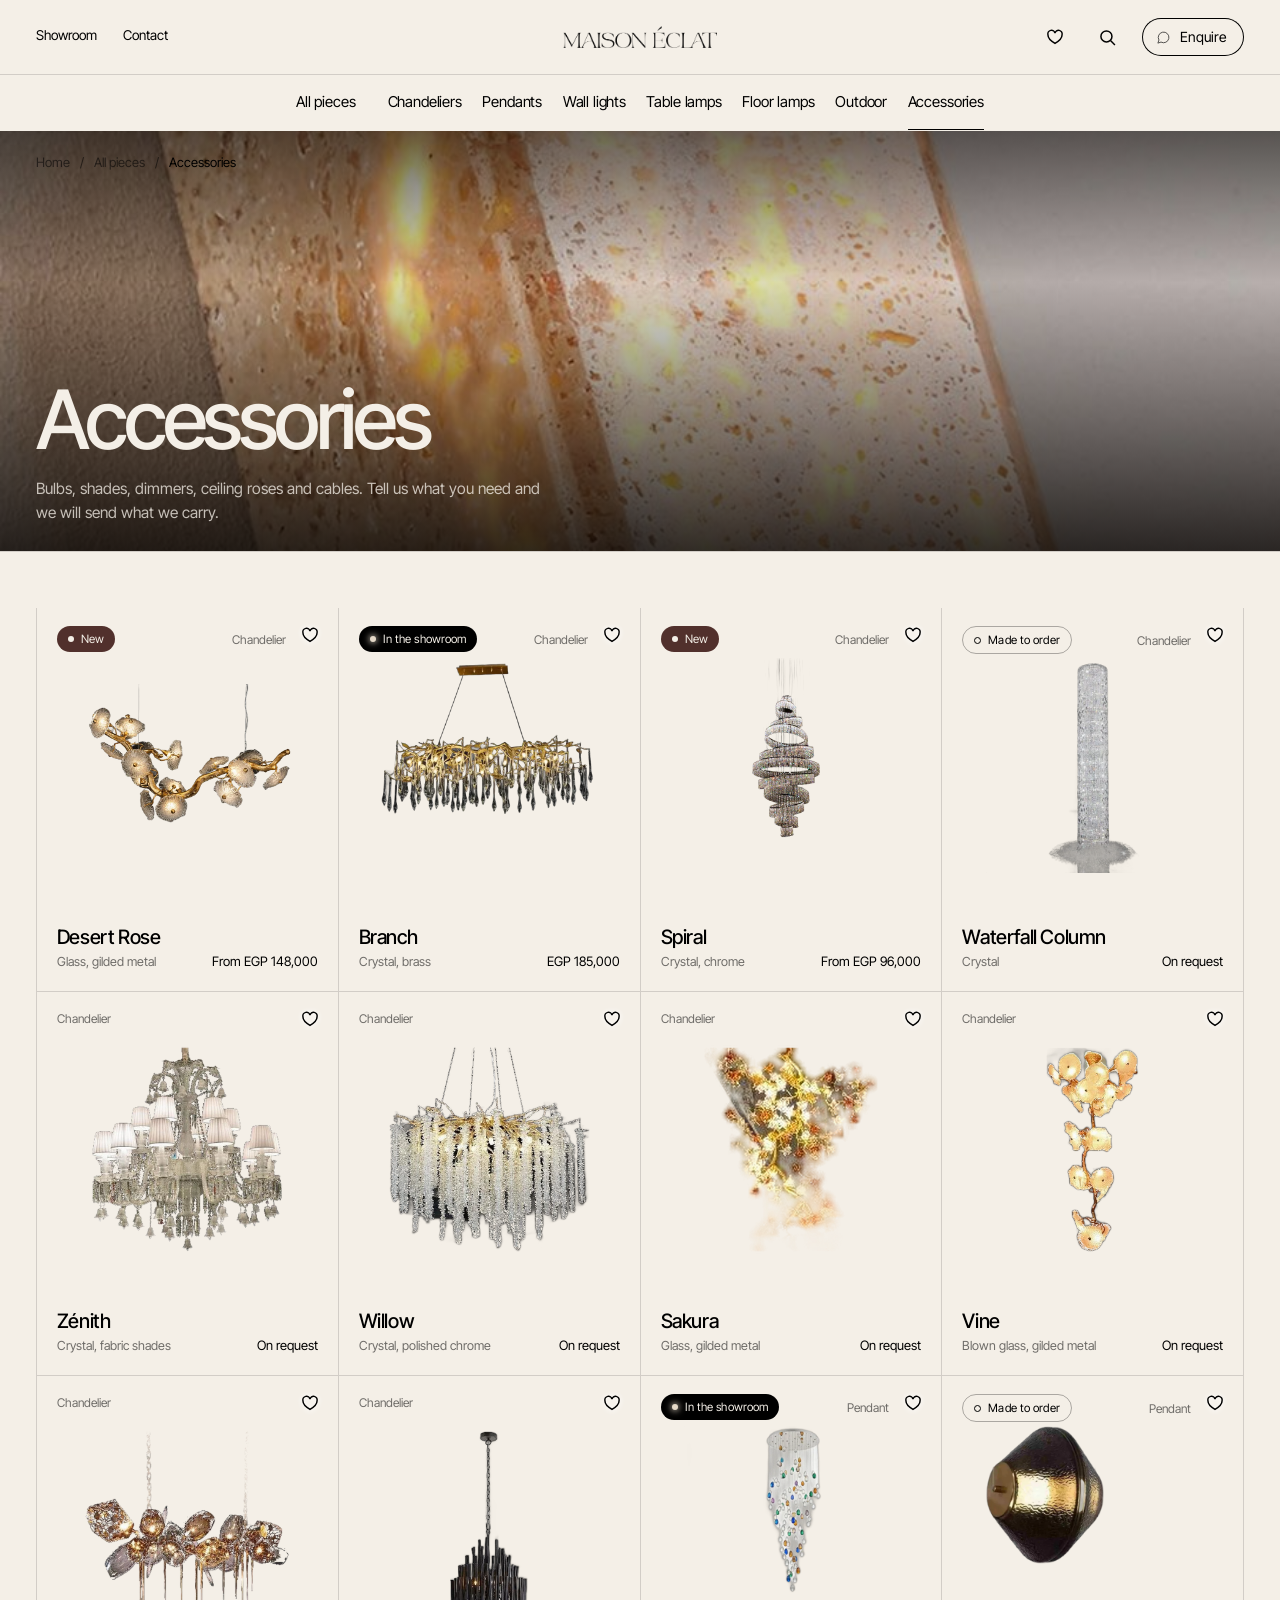
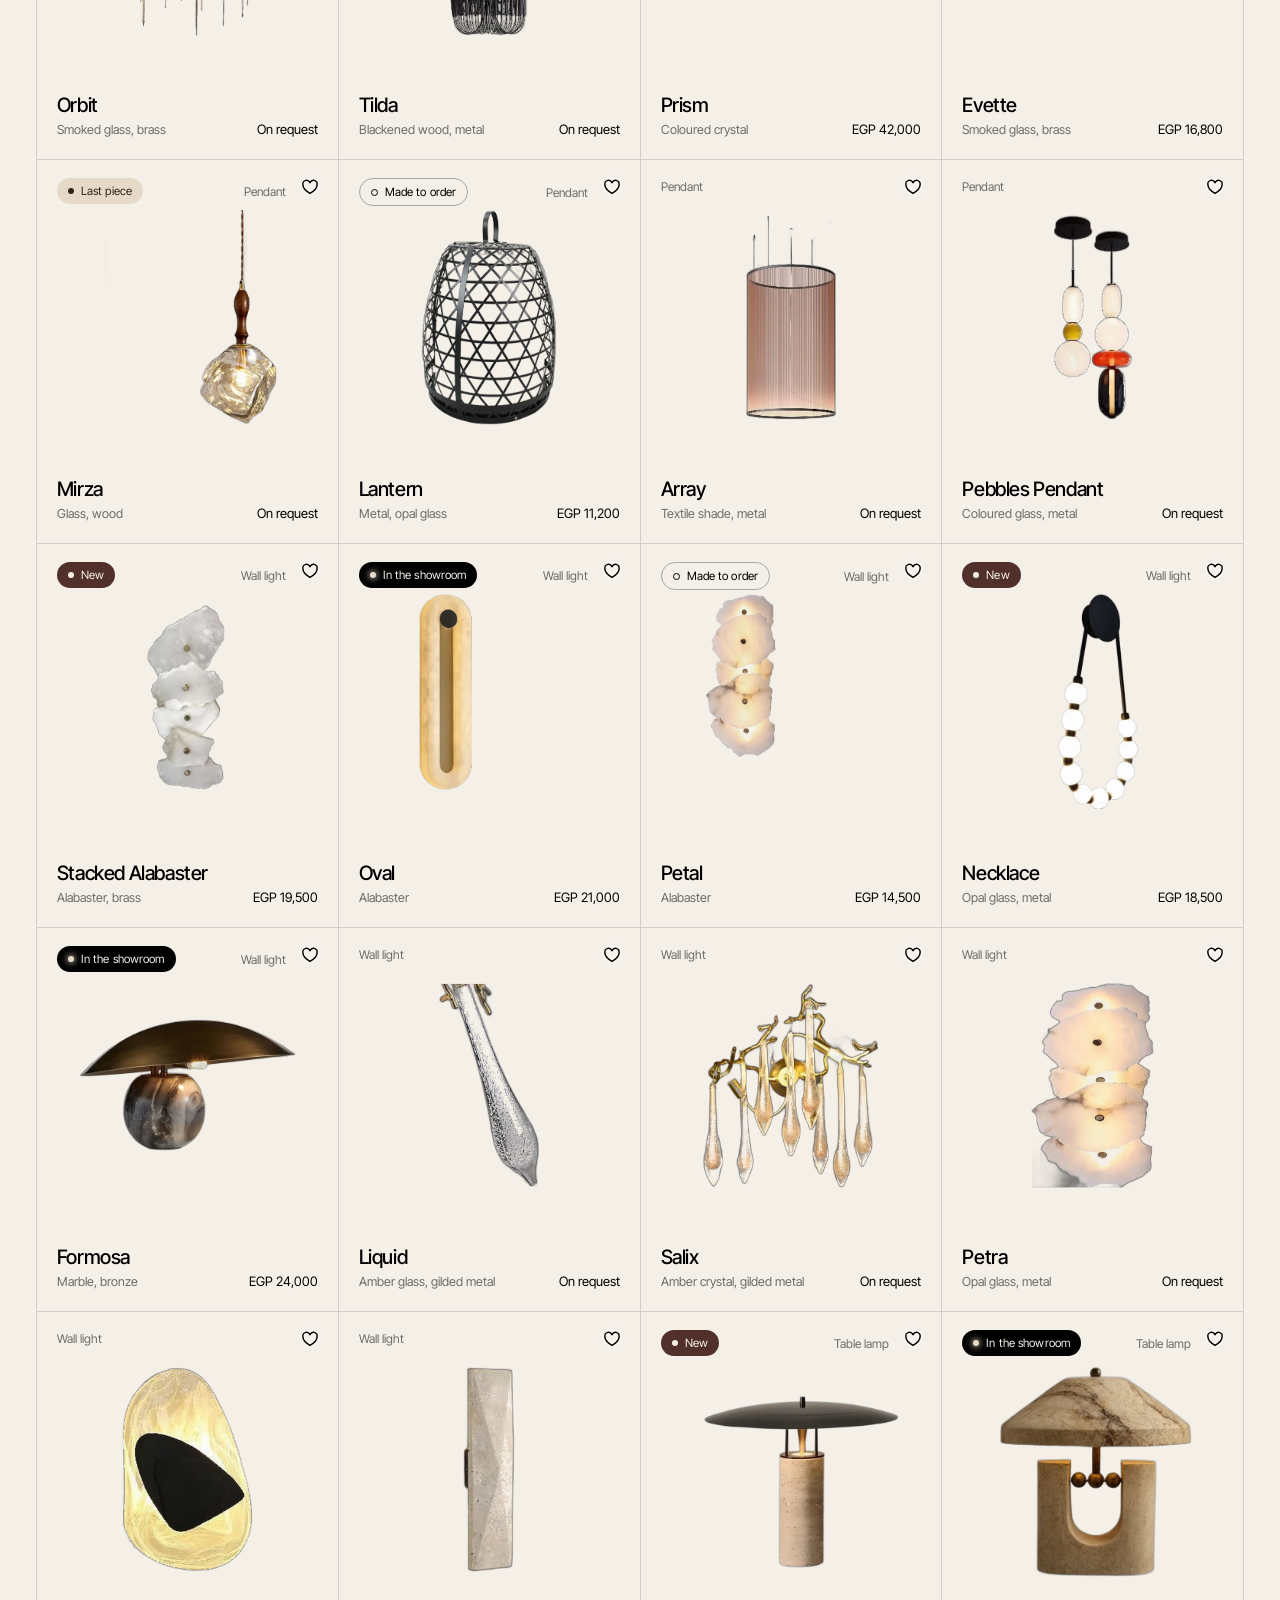
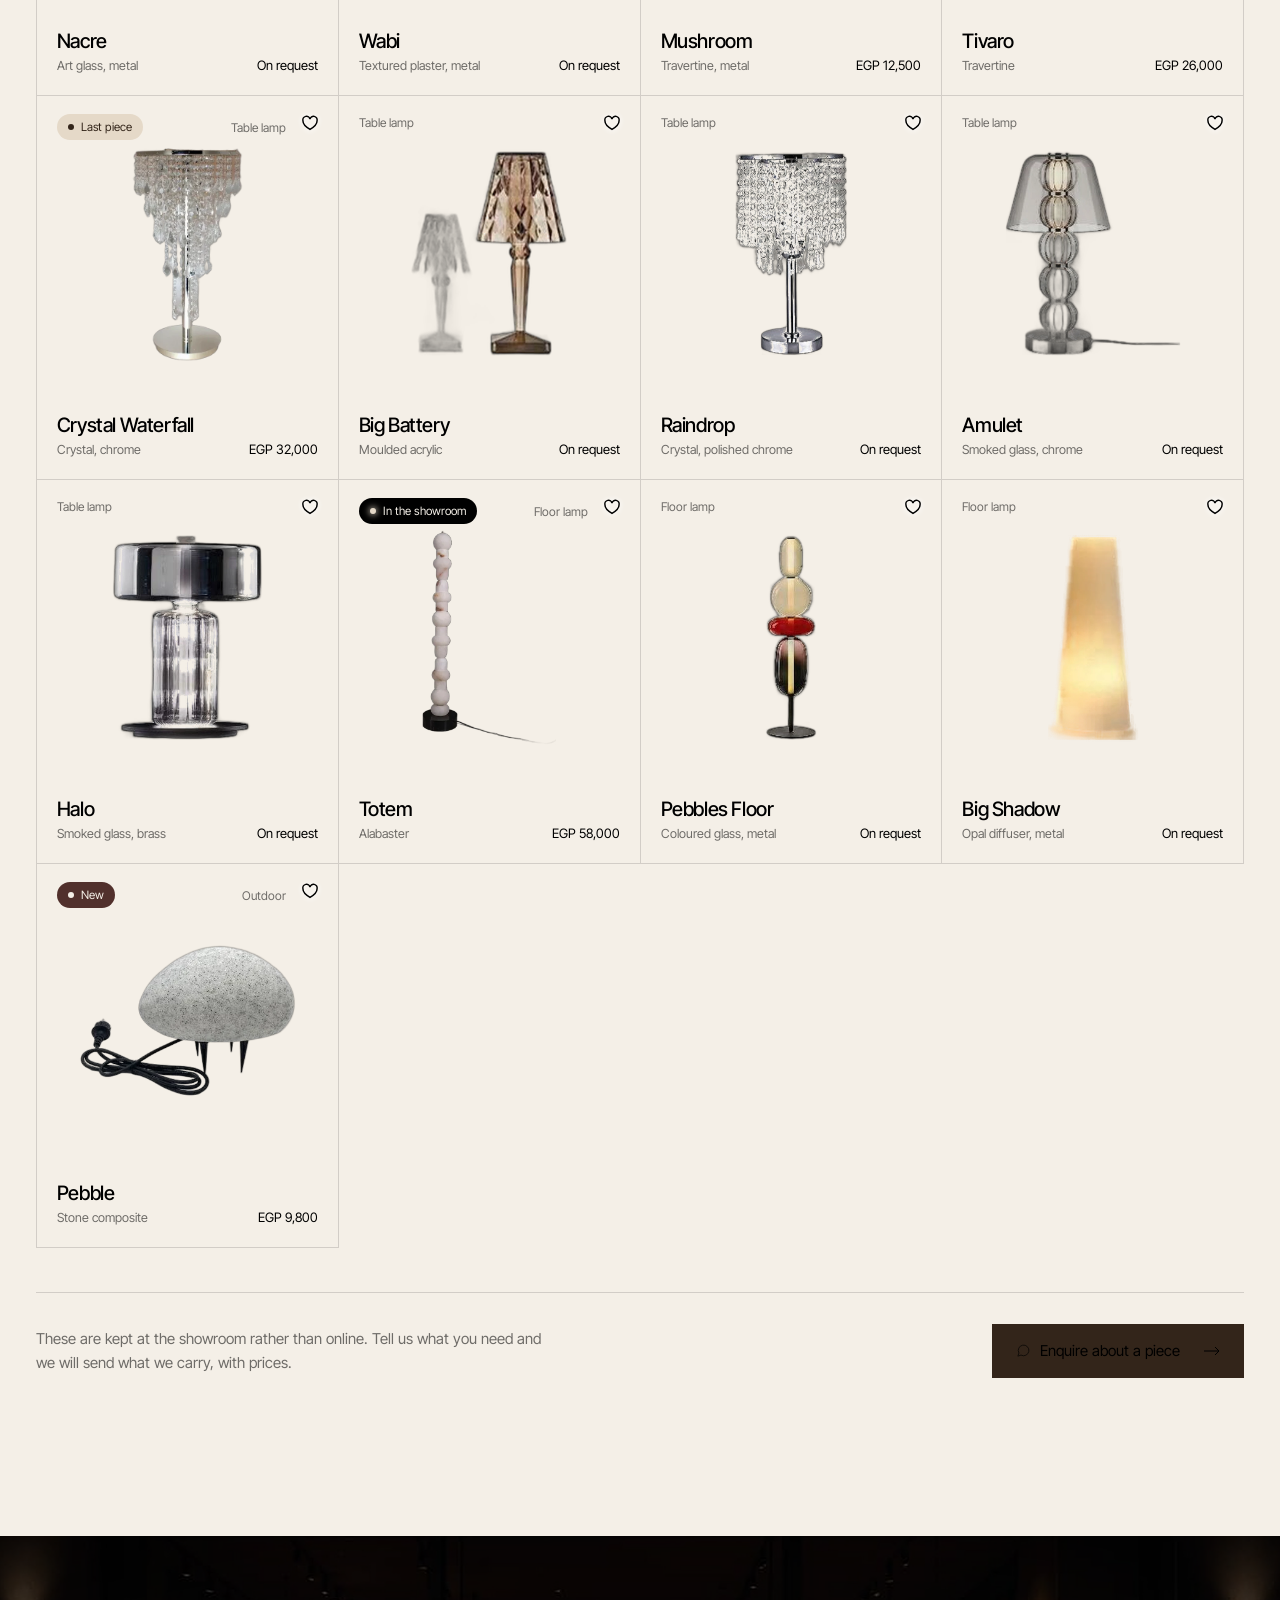
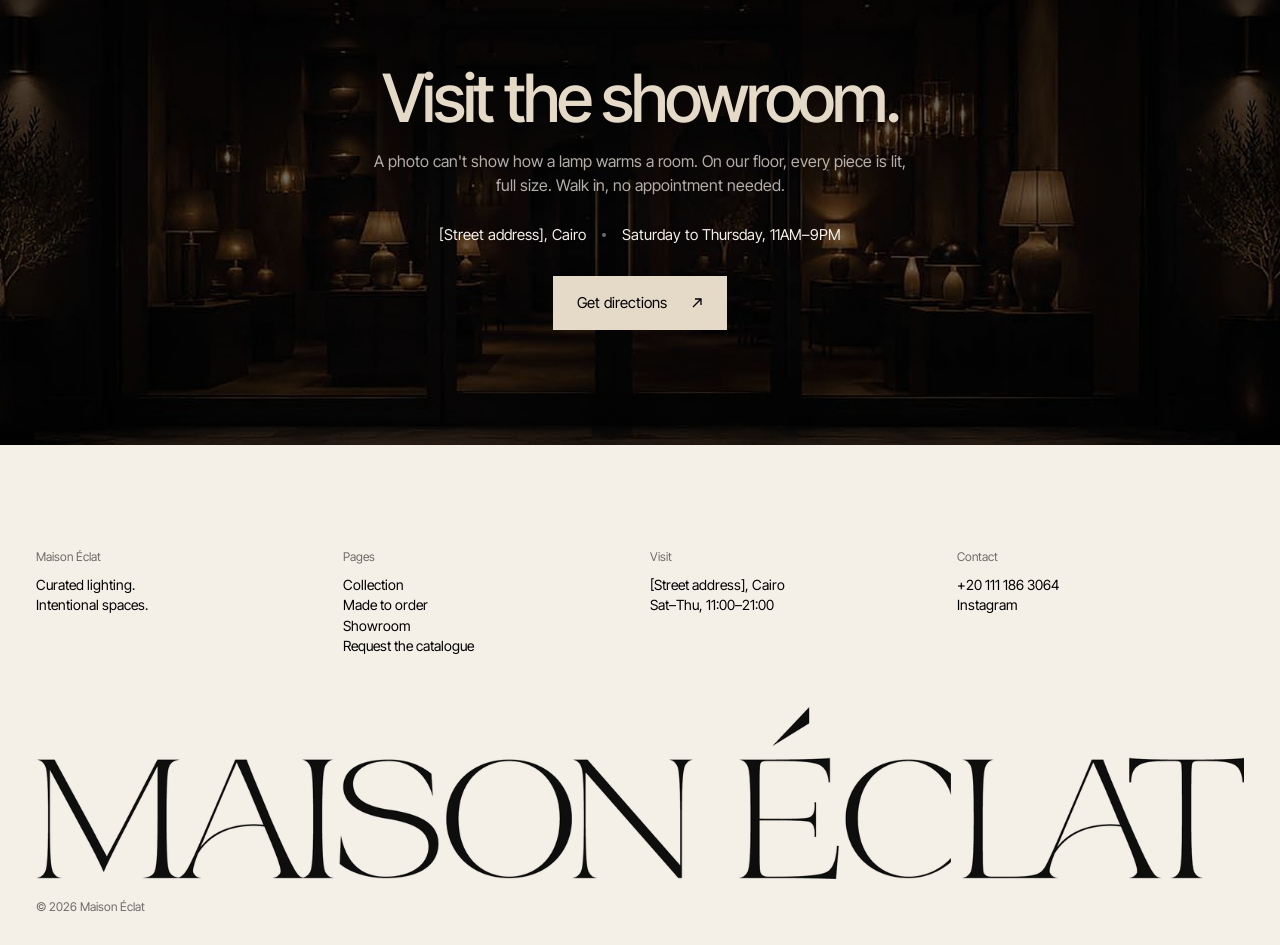
==== docs/accessories.html @ 2d5cd8d5 "Add files via upload" ====
<!DOCTYPE html>
<html lang="en">
<head>
<meta charset="utf-8"/>
<meta content="width=device-width, initial-scale=1" name="viewport"/>
<title>Accessories | Maison Éclat</title>
<meta content="Bulbs, shades, dimmers, ceiling roses and cords at Maison Éclat, Cairo." name="description"/>
<link href="favicon-32.png" rel="icon" sizes="32x32" type="image/png"/>
<link href="favicon.svg" rel="icon" type="image/svg+xml"/>
<link href="favicon-512.png" rel="icon" sizes="512x512" type="image/png"/>
<link href="favicon-180.png" rel="apple-touch-icon" sizes="180x180"/>
<meta content="#E5D9C8" name="theme-color"/>
<link href="https://fonts.googleapis.com" rel="preconnect"/>
<link crossorigin="" href="https://fonts.gstatic.com" rel="preconnect"/>
<link href="https://fonts.googleapis.com/css2?family=Inter+Tight:ital,wght@0,300;0,400;0,500;0,600;1,400&amp;display=swap" rel="stylesheet"/>
<link href="site.css" rel="stylesheet"/>
<script>window.BASE="";</script>
</head>
<body class="has-phone">
<div class="d3" data-dc-tpl="13" data-page="Accessories">
<header class="sh-bar px">
<div class="nv nv-cold"><div class="nv-top px"><div class="nv-u nv-u1"><button aria-expanded="false" aria-label="Open the menu" class="nb-mb" type="button"><i aria-hidden="true"></i><i aria-hidden="true"></i></button><a class="nv-ul" href="index.html#d3-show">Showroom</a><a class="nv-ul" href="showroom.html">Contact</a></div><a aria-label="Maison Éclat, home" class="nv-wm" href="index.html"><span class="wm" style="width: 160px;"></span></a><div class="nv-u nv-u2"><button aria-expanded="false" aria-label="Show your saved pieces" class="nb-sv" type="button"><svg aria-hidden="true" fill="none" height="18" stroke="currentColor" stroke-width="1.3" viewbox="0 0 16 16" width="18"><path d="M8 13.6S1.7 9.9 1.7 5.9A3.15 3.15 0 0 1 8 4.6a3.15 3.15 0 0 1 6.3 1.3c0 4-6.3 7.7-6.3 7.7z"></path></svg><sup><span class="sc-interp">0</span></sup></button><button aria-label="Search the collection" class="nb-i nv-si" type="button"><svg aria-hidden="true" fill="none" height="17" stroke="currentColor" stroke-width="1.4" viewbox="0 0 16 16" width="17"><circle cx="7" cy="7" r="5.2"></circle><path d="M10.8 10.8 15 15"></path></svg></button><a class="nb-cta" href="https://wa.me/201111863064?text=Hello%20Maison%20%C3%89clat%2C%20I%20have%20a%20question%20about%20a%20piece." rel="noopener" target="_blank"><svg aria-hidden="true" class="wam" fill="none" height="15" stroke="currentColor" stroke-width="1.5" viewbox="0 0 24 24" width="15"><path d="M3 21l1.7-5A8.5 8.5 0 1 1 8 19.3z"></path></svg><span>Enquire</span></a></div></div><div class="nv-row px"><nav aria-label="Collection" class="nv-ls"><a class="nv-b nv-b2" href="collection.html">All pieces</a><span class="nv-i"><a class="nv-b" href="chandeliers.html">Chandeliers</a><div class="nv-p"><div class="nv-pw px"><div class="nv-col"><span class="nv-k">Collections</span><a href="chandeliers.html#classic">Classic collection</a><a href="chandeliers.html#modern">Modern collection</a><a href="chandeliers.html#glass">Glass collection</a></div><div class="nv-col"><span class="nv-k">Pieces</span><a class="nv-pl" href="piece.html?p=desert-rose">Desert Rose</a><a class="nv-pl" href="piece.html?p=desert-rose">Branch</a><a class="nv-pl" href="piece.html?p=desert-rose">Spiral</a><a class="nv-pl" href="piece.html?p=desert-rose">Waterfall Column</a><a class="nv-all" href="chandeliers.html"><span>All chandeliers</span><svg aria-hidden="true" fill="none" height="10" stroke="currentColor" viewbox="0 0 16 10" width="16"><path d="M0 5h15M11 1l4 4-4 4"></path></svg></a></div><div class="nv-pv"><a class="nv-c def" href="piece.html?p=desert-rose"><span class="nv-sm"><img alt="Desert Rose" src="assets/161d7544adaf3555a5c7c3f9e8e49911.webp"/></span><span class="nv-sx"><span class="nv-sk">The statement piece</span><b>Desert Rose</b><em>Glass, gilded metal</em><span class="nv-sp">From EGP 148,000</span></span></a><a class="nv-c nvpv" href="piece.html?p=desert-rose"><span class="nv-sm"><img alt="Desert Rose" src="assets/161d7544adaf3555a5c7c3f9e8e49911.webp"/></span><span class="nv-sx"><span class="nv-sk">See the piece</span><b>Desert Rose</b><em>Glass, gilded metal</em><span class="nv-sp">From EGP 148,000</span></span></a><a class="nv-c nvpv" href="piece.html?p=branch"><span class="nv-sm"><img alt="Branch" src="assets/2b227a72a7ec6e00573e0648a656e3c6.webp"/></span><span class="nv-sx"><span class="nv-sk">See the piece</span><b>Branch</b><em>Crystal, brass</em><span class="nv-sp">EGP 185,000</span></span></a><a class="nv-c nvpv" href="piece.html?p=spiral"><span class="nv-sm"><img alt="Spiral" src="assets/7345e2e78b6c7c5b1e20e24486b006a8.webp"/></span><span class="nv-sx"><span class="nv-sk">See the piece</span><b>Spiral</b><em>Crystal, chrome</em><span class="nv-sp">From EGP 96,000</span></span></a><a class="nv-c nvpv" href="piece.html?p=waterfall-column"><span class="nv-sm"><img alt="Waterfall Column" src="assets/e0e13a2b151fdf653414b2777e8ae5de.webp"/></span><span class="nv-sx"><span class="nv-sk">See the piece</span><b>Waterfall Column</b><em>Crystal</em><span class="nv-sp">On request</span></span></a></div></div></div></span><span class="nv-i"><a class="nv-b" href="pendants.html">Pendants</a><div class="nv-p"><div class="nv-pw px two"><div class="nv-col"><span class="nv-k">Pieces</span><a class="nv-pl" href="piece.html?p=prism">Prism</a><a class="nv-pl" href="piece.html?p=prism">Evette</a><a class="nv-pl" href="piece.html?p=prism">Mirza</a><a class="nv-pl" href="piece.html?p=prism">Lantern</a><a class="nv-all" href="pendants.html"><span>All pendants</span><svg aria-hidden="true" fill="none" height="10" stroke="currentColor" viewbox="0 0 16 10" width="16"><path d="M0 5h15M11 1l4 4-4 4"></path></svg></a></div><div class="nv-pv"><a class="nv-c def" href="piece.html?p=prism"><span class="nv-sm"><img alt="Prism" src="assets/1299a019108e423f42d9e288007b2902.webp"/></span><span class="nv-sx"><span class="nv-sk">The statement piece</span><b>Prism</b><em>Coloured crystal</em><span class="nv-sp">EGP 42,000</span></span></a><a class="nv-c nvpv" href="piece.html?p=prism"><span class="nv-sm"><img alt="Prism" src="assets/1299a019108e423f42d9e288007b2902.webp"/></span><span class="nv-sx"><span class="nv-sk">See the piece</span><b>Prism</b><em>Coloured crystal</em><span class="nv-sp">EGP 42,000</span></span></a><a class="nv-c nvpv" href="piece.html?p=evette"><span class="nv-sm"><img alt="Evette" src="assets/e4f3b8eaede5a2e6843042b1c167b238.webp"/></span><span class="nv-sx"><span class="nv-sk">See the piece</span><b>Evette</b><em>Smoked glass, brass</em><span class="nv-sp">EGP 16,800</span></span></a><a class="nv-c nvpv" href="piece.html?p=mirza"><span class="nv-sm"><img alt="Mirza" src="assets/44ac0b63d1808f04ef20f3b6501ed9cb.webp"/></span><span class="nv-sx"><span class="nv-sk">See the piece</span><b>Mirza</b><em>Glass, wood</em><span class="nv-sp">On request</span></span></a><a class="nv-c nvpv" href="piece.html?p=lantern"><span class="nv-sm"><img alt="Lantern" src="assets/0bec61b82d9d845c0ccecc4bb3849c14.webp"/></span><span class="nv-sx"><span class="nv-sk">See the piece</span><b>Lantern</b><em>Metal, opal glass</em><span class="nv-sp">EGP 11,200</span></span></a></div></div></div></span><span class="nv-i"><a class="nv-b" href="wall-lights.html">Wall lights</a><div class="nv-p"><div class="nv-pw px two"><div class="nv-col"><span class="nv-k">Pieces</span><a class="nv-pl" href="piece.html?p=stacked-alabaster">Stacked Alabaster</a><a class="nv-pl" href="piece.html?p=stacked-alabaster">Oval</a><a class="nv-pl" href="piece.html?p=stacked-alabaster">Petal</a><a class="nv-pl" href="piece.html?p=stacked-alabaster">Formosa</a><a class="nv-all" href="wall-lights.html"><span>All wall lights</span><svg aria-hidden="true" fill="none" height="10" stroke="currentColor" viewbox="0 0 16 10" width="16"><path d="M0 5h15M11 1l4 4-4 4"></path></svg></a></div><div class="nv-pv"><a class="nv-c def" href="piece.html?p=stacked-alabaster"><span class="nv-sm"><img alt="Stacked Alabaster" src="assets/55c3eedc41c176a95378549bb8019d7a.webp"/></span><span class="nv-sx"><span class="nv-sk">The statement piece</span><b>Stacked Alabaster</b><em>Alabaster, brass</em><span class="nv-sp">EGP 19,500</span></span></a><a class="nv-c nvpv" href="piece.html?p=stacked-alabaster"><span class="nv-sm"><img alt="Stacked Alabaster" src="assets/55c3eedc41c176a95378549bb8019d7a.webp"/></span><span class="nv-sx"><span class="nv-sk">See the piece</span><b>Stacked Alabaster</b><em>Alabaster, brass</em><span class="nv-sp">EGP 19,500</span></span></a><a class="nv-c nvpv" href="piece.html?p=oval"><span class="nv-sm"><img alt="Oval" src="assets/8e643a083cf4c824cb2175f503297165.webp"/></span><span class="nv-sx"><span class="nv-sk">See the piece</span><b>Oval</b><em>Alabaster</em><span class="nv-sp">EGP 21,000</span></span></a><a class="nv-c nvpv" href="piece.html?p=petal"><span class="nv-sm"><img alt="Petal" src="assets/286ad7222d1efd08d86ab4639a7570b2.webp"/></span><span class="nv-sx"><span class="nv-sk">See the piece</span><b>Petal</b><em>Alabaster</em><span class="nv-sp">EGP 14,500</span></span></a><a class="nv-c nvpv" href="piece.html?p=formosa"><span class="nv-sm"><img alt="Formosa" src="assets/4733f0b7d663e05d6c4eee8dcdc4c944.webp"/></span><span class="nv-sx"><span class="nv-sk">See the piece</span><b>Formosa</b><em>Marble, bronze</em><span class="nv-sp">EGP 24,000</span></span></a></div></div></div></span><span class="nv-i"><a class="nv-b" href="table-lamps.html">Table lamps</a><div class="nv-p"><div class="nv-pw px two"><div class="nv-col"><span class="nv-k">Pieces</span><a class="nv-pl" href="piece.html?p=tivaro">Mushroom</a><a class="nv-pl" href="piece.html?p=tivaro">Tivaro</a><a class="nv-pl" href="piece.html?p=tivaro">Crystal Waterfall</a><a class="nv-all" href="table-lamps.html"><span>All table lamps</span><svg aria-hidden="true" fill="none" height="10" stroke="currentColor" viewbox="0 0 16 10" width="16"><path d="M0 5h15M11 1l4 4-4 4"></path></svg></a></div><div class="nv-pv"><a class="nv-c def" href="piece.html?p=tivaro"><span class="nv-sm"><img alt="Tivaro" src="assets/2518200d46ae546dc89507ffa08bab92.webp"/></span><span class="nv-sx"><span class="nv-sk">The statement piece</span><b>Tivaro</b><em>Travertine</em><span class="nv-sp">EGP 26,000</span></span></a><a class="nv-c nvpv" href="piece.html?p=mushroom"><span class="nv-sm"><img alt="Mushroom" src="assets/a6cf27a4dba06b9fb7057b75b2ebd129.webp"/></span><span class="nv-sx"><span class="nv-sk">See the piece</span><b>Mushroom</b><em>Travertine, metal</em><span class="nv-sp">EGP 12,500</span></span></a><a class="nv-c nvpv" href="piece.html?p=tivaro"><span class="nv-sm"><img alt="Tivaro" src="assets/2518200d46ae546dc89507ffa08bab92.webp"/></span><span class="nv-sx"><span class="nv-sk">See the piece</span><b>Tivaro</b><em>Travertine</em><span class="nv-sp">EGP 26,000</span></span></a><a class="nv-c nvpv" href="piece.html?p=crystal-waterfall"><span class="nv-sm"><img alt="Crystal Waterfall" src="assets/fa04153e085896e1be23d315075e6703.webp"/></span><span class="nv-sx"><span class="nv-sk">See the piece</span><b>Crystal Waterfall</b><em>Crystal, chrome</em><span class="nv-sp">EGP 32,000</span></span></a></div></div></div></span><span class="nv-i"><a class="nv-b" href="floor-lamps.html">Floor lamps</a><div class="nv-p"><div class="nv-pw px two"><div class="nv-col"><span class="nv-k">Pieces</span><a class="nv-pl" href="piece.html?p=totem">Totem</a><a class="nv-all" href="floor-lamps.html"><span>All floor lamps</span><svg aria-hidden="true" fill="none" height="10" stroke="currentColor" viewbox="0 0 16 10" width="16"><path d="M0 5h15M11 1l4 4-4 4"></path></svg></a></div><div class="nv-pv"><a class="nv-c def" href="piece.html?p=totem"><span class="nv-sm"><img alt="Totem" src="assets/95cddb35463c74a8410fdbba63c231b1.webp"/></span><span class="nv-sx"><span class="nv-sk">The statement piece</span><b>Totem</b><em>Alabaster</em><span class="nv-sp">EGP 58,000</span></span></a><a class="nv-c nvpv" href="piece.html?p=totem"><span class="nv-sm"><img alt="Totem" src="assets/95cddb35463c74a8410fdbba63c231b1.webp"/></span><span class="nv-sx"><span class="nv-sk">See the piece</span><b>Totem</b><em>Alabaster</em><span class="nv-sp">EGP 58,000</span></span></a></div></div></div></span><span class="nv-i"><a class="nv-b" href="outdoor.html">Outdoor</a><div class="nv-p"><div class="nv-pw px two"><div class="nv-col"><span class="nv-k">Pieces</span><a class="nv-pl" href="piece.html?p=pebble">Pebble</a><a class="nv-all" href="outdoor.html"><span>All outdoor</span><svg aria-hidden="true" fill="none" height="10" stroke="currentColor" viewbox="0 0 16 10" width="16"><path d="M0 5h15M11 1l4 4-4 4"></path></svg></a></div><div class="nv-pv"><a class="nv-c def" href="piece.html?p=pebble"><span class="nv-sm"><img alt="Pebble" src="assets/7d35291b5eab7c91e36046d24f7003be.webp"/></span><span class="nv-sx"><span class="nv-sk">The statement piece</span><b>Pebble</b><em>Stone composite</em><span class="nv-sp">EGP 9,800</span></span></a><a class="nv-c nvpv" href="piece.html?p=pebble"><span class="nv-sm"><img alt="Pebble" src="assets/7d35291b5eab7c91e36046d24f7003be.webp"/></span><span class="nv-sx"><span class="nv-sk">See the piece</span><b>Pebble</b><em>Stone composite</em><span class="nv-sp">EGP 9,800</span></span></a></div></div></div></span><span class="nv-i"><a class="nv-b on" href="accessories.html">Accessories</a><div class="nv-p"><div class="nv-pw px"><div class="nv-col"><span class="nv-k">Collections</span><a href="accessories.html">Bulbs</a><a href="accessories.html">Shades</a><a href="accessories.html">Dimmers and switches</a><a href="accessories.html">Ceiling roses</a><a href="accessories.html">Cords and cables</a></div><div class="nv-col"><span class="nv-k">Pieces</span><a class="nv-pl" href="collection.html">Care kit</a><a class="nv-pl" href="collection.html">Crystal cleaner</a><a class="nv-pl" href="collection.html">Spare glass</a><a class="nv-all" href="accessories.html"><span>All accessories</span><svg aria-hidden="true" fill="none" height="10" stroke="currentColor" viewbox="0 0 16 10" width="16"><path d="M0 5h15M11 1l4 4-4 4"></path></svg></a></div><div class="nv-pv"><a class="nv-c def" href="collection.html"><span class="nv-sm"><img alt="Care kit" src="data:image/svg+xml,%3Csvg xmlns='http://www.w3.org/2000/svg' width='420' height='420'%3E%3Crect x='10' y='10' width='400' height='400' fill='none' stroke='%23CBBBA4' stroke-width='1.4' stroke-dasharray='8 8'/%3E%3Ctext x='210' y='216' text-anchor='middle' font-family='Inter Tight, Helvetica, sans-serif' font-size='15' fill='%23907F6B'%3EPhoto to come%3C/text%3E%3C/svg%3E"/></span><span class="nv-sx"><span class="nv-sk">The statement piece</span><b>Care kit</b><em>[Material]</em><span class="nv-sp">From [EGP 0,000]</span></span></a><a class="nv-c nvpv" href="collection.html"><span class="nv-sm"><img alt="Care kit" src="data:image/svg+xml,%3Csvg xmlns='http://www.w3.org/2000/svg' width='420' height='420'%3E%3Crect x='10' y='10' width='400' height='400' fill='none' stroke='%23CBBBA4' stroke-width='1.4' stroke-dasharray='8 8'/%3E%3Ctext x='210' y='216' text-anchor='middle' font-family='Inter Tight, Helvetica, sans-serif' font-size='15' fill='%23907F6B'%3EPhoto to come%3C/text%3E%3C/svg%3E"/></span><span class="nv-sx"><span class="nv-sk">See the piece</span><b>Care kit</b><em>[Material]</em><span class="nv-sp">From [EGP 0,000]</span></span></a><a class="nv-c nvpv" href="collection.html"><span class="nv-sm"><img alt="Crystal cleaner" src="data:image/svg+xml,%3Csvg xmlns='http://www.w3.org/2000/svg' width='420' height='420'%3E%3Crect x='10' y='10' width='400' height='400' fill='none' stroke='%23CBBBA4' stroke-width='1.4' stroke-dasharray='8 8'/%3E%3Ctext x='210' y='216' text-anchor='middle' font-family='Inter Tight, Helvetica, sans-serif' font-size='15' fill='%23907F6B'%3EPhoto to come%3C/text%3E%3C/svg%3E"/></span><span class="nv-sx"><span class="nv-sk">See the piece</span><b>Crystal cleaner</b><em>[Material]</em><span class="nv-sp">From [EGP 0,000]</span></span></a><a class="nv-c nvpv" href="collection.html"><span class="nv-sm"><img alt="Spare glass" src="data:image/svg+xml,%3Csvg xmlns='http://www.w3.org/2000/svg' width='420' height='420'%3E%3Crect x='10' y='10' width='400' height='400' fill='none' stroke='%23CBBBA4' stroke-width='1.4' stroke-dasharray='8 8'/%3E%3Ctext x='210' y='216' text-anchor='middle' font-family='Inter Tight, Helvetica, sans-serif' font-size='15' fill='%23907F6B'%3EPhoto to come%3C/text%3E%3C/svg%3E"/></span><span class="nv-sx"><span class="nv-sk">See the piece</span><b>Spare glass</b><em>[Material]</em><span class="nv-sp">From [EGP 0,000]</span></span></a></div></div></div></span></nav></div></div>
</header>
<section aria-labelledby="ct-h1" class="ct ch seen">
<div class="ch-ph"><img alt="Light through a panel of travertine" src="assets/ee47cc834ef327f92992034cec4e92a0.jpg"/>
<div class="ch-in px">
<div class="ct-crumb ch-crumb"><a href="index.html">Home</a><span>/</span><a href="collection.html">All pieces</a><span>/</span><b><span class="sc-interp">Accessories</span></b></div>
<div class="ch-t"><h1 id="ct-h1"><span class="ln"><span><span class="sc-interp">Accessories</span></span></span></h1>
<p class="ct-line">Bulbs, shades, dimmers, ceiling roses and cables. Tell us what you need and we will send what we carry.</p></div>
</div>
</div>
</section>
<section aria-label="Filter and sort" class="cf px seen none">
<div class="cf-bar">
<button aria-expanded="false" class="cf-b" type="button">
<svg aria-hidden="true" fill="none" height="13" stroke="currentColor" stroke-width="1.3" viewbox="0 0 15 13" width="15"><path d="M0 2.5h15M0 6.5h15M0 10.5h15"></path><circle cx="4.5" cy="2.5" fill="currentColor" r="1.8" stroke="none"></circle><circle cx="10" cy="6.5" fill="currentColor" r="1.8" stroke="none"></circle><circle cx="6" cy="10.5" fill="currentColor" r="1.8" stroke="none"></circle></svg>
<span>Filter</span><i class=""></i></button>
<label class="cf-s"><span>Sort</span><select aria-label="Sort the pieces"><option value="featured"><span class="sc-interp">Featured</span></option><option value="low"><span class="sc-interp">Price, low to high</span></option><option value="high"><span class="sc-interp">Price, high to low</span></option><option value="az"><span class="sc-interp">Name, A to Z</span></option></select>
<svg aria-hidden="true" fill="none" height="6" stroke="currentColor" stroke-width="1.3" viewbox="0 0 10 6" width="10"><path d="M1 1l4 4 4-4"></path></svg></label>
</div>
<div class="cf-p">
<div class="cf-g"><span class="cf-k">Material</span><div class="cf-cs"></div></div>
<div class="cf-g"><span class="cf-k">Availability</span><div class="cf-cs"></div></div>
<button class="cf-x" type="button"><span>Clear filters</span>×</button>
</div>
</section>
<section aria-label="Pieces" class="cg px seen">
<div class="d3-grid seen"></div>
<div class="cg-ask on">
<p><span class="sc-interp">These are kept at the showroom rather than online. Tell us what you need and we will send what we carry, with prices.</span></p>
<a class="d3-btn" href="https://wa.me/201111863064?text=Hello%20Maison%20%C3%89clat%2C%20I%20am%20looking%20for%20accessories.%20" rel="noopener" target="_blank"><span><svg aria-hidden="true" class="wam" fill="none" height="15" stroke="currentColor" stroke-width="1.5" viewbox="0 0 24 24" width="15"><path d="M3 21l1.7-5A8.5 8.5 0 1 1 8 19.3z"></path></svg>Enquire about a piece</span><svg aria-hidden="true" fill="none" height="10" stroke="currentColor" viewbox="0 0 16 10" width="16"><path d="M0 5h15M11 1l4 4-4 4"></path></svg></a>
</div>
</section>
<section aria-labelledby="d3-show-h" class="shb seen" id="d3-show">
<img alt="" aria-hidden="true" class="shb-ph" src="assets/ecc6c0a2349127207ecc1fcbfc88dde3.jpg"/>
<div class="shb-in rv">
<h2 id="d3-show-h">Visit the showroom.</h2>
<p>A photo can't show how a lamp warms a room. On our floor, every piece is lit, full size. Walk in, no appointment needed.</p>
<div class="shb-rw"><span>[Street address], Cairo</span><i aria-hidden="true"></i><span>Saturday to Thursday, 11AM–9PM</span></div>
<a class="d3-btn shb-btn" href="https://www.google.com/maps/search/?api=1&amp;query=Maison%20%C3%89clat%20Cairo" rel="noopener" target="_blank"><span>Get directions</span><svg aria-hidden="true" fill="none" height="12" stroke="currentColor" stroke-width="1.3" viewbox="0 0 12 12" width="12"><path d="M2 10 10 2M4 2h6v6"></path></svg></a>
</div>
</section>

<footer class="d3-foot px seen" id="d3-foot">
<div class="d3-foot-t rv"><div><h4>Maison Éclat</h4><p>Curated lighting.<br/>Intentional spaces.</p></div><div><h4>Pages</h4><p><a href="collection.html">Collection</a><br/>Made to order<br/>Showroom<br/><a href="https://wa.me/201111863064?text=Hello%20Maison%20%C3%89clat%2C%20please%20send%20me%20the%202026%20catalogue.">Request the catalogue</a></p></div><div><h4>Visit</h4><p>[Street address], Cairo<br/>Sat–Thu, 11:00–21:00</p></div><div><h4>Contact</h4><p>+20 111 186 3064<br/>Instagram</p></div></div>
<div class="d3-wmw"><span class="wm" style="width: 100%; color: rgb(0, 0, 0);"></span></div>
<div class="d3-base"><span>© 2026 Maison Éclat</span></div>
</footer>
</div>
<div class="ph" data-dc-tpl="13" data-page="Accessories"><div class="bar bar-l"><button aria-label="Open the menu" class="ic" type="button"><svg aria-hidden="true" fill="none" height="12" stroke="currentColor" stroke-width="1.5" viewbox="0 0 19 12" width="19"><path d="M0 1h19M0 11h19"></path></svg></button><span class="wm" style="width: 124px;"></span><span class="acts"><button aria-label="Search the collection" class="ic" type="button"><svg aria-hidden="true" fill="none" height="18" stroke="currentColor" stroke-width="1.3" viewbox="0 0 18 18" width="18"><circle cx="8" cy="8" r="6"></circle><path d="M12.4 12.4 17 17"></path></svg></button><button aria-label="Saved pieces" class="ic" type="button"><svg aria-hidden="true" fill="none" height="18" stroke="currentColor" stroke-width="1.3" viewbox="0 0 16 16" width="18"><path d="M8 13.6S1.7 9.9 1.7 5.9A3.15 3.15 0 0 1 8 4.6a3.15 3.15 0 0 1 6.3 1.3c0 4-6.3 7.7-6.3 7.7z"></path></svg></button></span></div><div class="cb"><a href="#">Home</a><span>/</span><a href="#">All pieces</a><span>/</span><b>Wall lights</b></div><div class="ph-band"><img alt="A wall light throwing a star of light across the wall" src="assets/9d6143d4228fa9815f023f04c1cf0456.jpg"/><div class="ph-in"><h1>Wall lights</h1><p>Alabaster, marble and glass, close to the wall.</p></div></div><div class="fl"><button class="fl-b" type="button"><svg aria-hidden="true" fill="none" height="13" stroke="currentColor" stroke-width="1.3" viewbox="0 0 15 13" width="15"><path d="M0 2.5h15M0 6.5h15M0 10.5h15"></path><circle cx="4.5" cy="2.5" fill="currentColor" r="1.8" stroke="none"></circle><circle cx="10" cy="6.5" fill="currentColor" r="1.8" stroke="none"></circle><circle cx="6" cy="10.5" fill="currentColor" r="1.8" stroke="none"></circle></svg><span>Filter</span></button><button class="fl-s" type="button"><span>Featured</span><svg aria-hidden="true" fill="none" height="6" stroke="currentColor" stroke-width="1.3" viewbox="0 0 10 6" width="10"><path d="M1 1l4 4 4-4"></path></svg></button></div><div class="g2 g2-t"><a class="pc" href="#"><span class="pc-m"><span class="pc-lb">New</span><button aria-label="Save Stacked Alabaster" class="pc-sv" type="button"><span><svg aria-hidden="true" class="svm" fill="none" height="18" stroke="currentColor" stroke-width="1.3" viewbox="0 0 16 16" width="18"><path class="svh" d="M8 13.6S1.7 9.9 1.7 5.9A3.15 3.15 0 0 1 8 4.6a3.15 3.15 0 0 1 6.3 1.3c0 4-6.3 7.7-6.3 7.7z"></path></svg></span></button><img alt="Stacked Alabaster" src="assets/55c3eedc41c176a95378549bb8019d7a.webp"/></span><span class="pc-t"><b>Stacked Alabaster</b><em>Wall light</em></span><span class="pc-p">EGP 19,500</span></a><a class="pc" href="#"><span class="pc-m"><span class="pc-lb">In the showroom</span><button aria-label="Save Oval" class="pc-sv" type="button"><span><svg aria-hidden="true" class="svm" fill="none" height="18" stroke="currentColor" stroke-width="1.3" viewbox="0 0 16 16" width="18"><path class="svh" d="M8 13.6S1.7 9.9 1.7 5.9A3.15 3.15 0 0 1 8 4.6a3.15 3.15 0 0 1 6.3 1.3c0 4-6.3 7.7-6.3 7.7z"></path></svg></span></button><img alt="Oval" src="assets/8e643a083cf4c824cb2175f503297165.webp"/></span><span class="pc-t"><b>Oval</b><em>Wall light</em></span><span class="pc-p">EGP 21,000</span></a><a class="pc" href="#"><span class="pc-m"><span class="pc-lb">Made to order</span><button aria-label="Save Petal" class="pc-sv" type="button"><span><svg aria-hidden="true" class="svm" fill="none" height="18" stroke="currentColor" stroke-width="1.3" viewbox="0 0 16 16" width="18"><path class="svh" d="M8 13.6S1.7 9.9 1.7 5.9A3.15 3.15 0 0 1 8 4.6a3.15 3.15 0 0 1 6.3 1.3c0 4-6.3 7.7-6.3 7.7z"></path></svg></span></button><img alt="Petal" src="assets/286ad7222d1efd08d86ab4639a7570b2.webp"/></span><span class="pc-t"><b>Petal</b><em>Wall light</em></span><span class="pc-p">EGP 14,500</span></a><a class="pc" href="#"><span class="pc-m"><span class="pc-lb">New</span><button aria-label="Save Necklace" class="pc-sv" type="button"><span><svg aria-hidden="true" class="svm" fill="none" height="18" stroke="currentColor" stroke-width="1.3" viewbox="0 0 16 16" width="18"><path class="svh" d="M8 13.6S1.7 9.9 1.7 5.9A3.15 3.15 0 0 1 8 4.6a3.15 3.15 0 0 1 6.3 1.3c0 4-6.3 7.7-6.3 7.7z"></path></svg></span></button><img alt="Necklace" src="assets/9d3676a5ba456b7812cf90e35ba12233.webp"/></span><span class="pc-t"><b>Necklace</b><em>Wall light</em></span><span class="pc-p">EGP 18,500</span></a><a class="pc" href="#"><span class="pc-m"><span class="pc-lb">In the showroom</span><button aria-label="Save Formosa" class="pc-sv" type="button"><span><svg aria-hidden="true" class="svm" fill="none" height="18" stroke="currentColor" stroke-width="1.3" viewbox="0 0 16 16" width="18"><path class="svh" d="M8 13.6S1.7 9.9 1.7 5.9A3.15 3.15 0 0 1 8 4.6a3.15 3.15 0 0 1 6.3 1.3c0 4-6.3 7.7-6.3 7.7z"></path></svg></span></button><img alt="Formosa" src="assets/4733f0b7d663e05d6c4eee8dcdc4c944.webp"/></span><span class="pc-t"><b>Formosa</b><em>Wall light</em></span><span class="pc-p">EGP 24,000</span></a><a class="pc" href="#"><span class="pc-m"><button aria-label="Save Liquid" class="pc-sv" type="button"><span><svg aria-hidden="true" class="svm" fill="none" height="18" stroke="currentColor" stroke-width="1.3" viewbox="0 0 16 16" width="18"><path class="svh" d="M8 13.6S1.7 9.9 1.7 5.9A3.15 3.15 0 0 1 8 4.6a3.15 3.15 0 0 1 6.3 1.3c0 4-6.3 7.7-6.3 7.7z"></path></svg></span></button><img alt="Liquid" src="assets/d2e24f8ddc6ab5de058e73bed92fa5a7.webp"/></span><span class="pc-t"><b>Liquid</b><em>Wall light</em></span><span class="pc-p">On request</span></a><a class="pc" href="#"><span class="pc-m"><button aria-label="Save Salix" class="pc-sv" type="button"><span><svg aria-hidden="true" class="svm" fill="none" height="18" stroke="currentColor" stroke-width="1.3" viewbox="0 0 16 16" width="18"><path class="svh" d="M8 13.6S1.7 9.9 1.7 5.9A3.15 3.15 0 0 1 8 4.6a3.15 3.15 0 0 1 6.3 1.3c0 4-6.3 7.7-6.3 7.7z"></path></svg></span></button><img alt="Salix" src="assets/ffd1fa9dc42095024122a0a3b24cde58.webp"/></span><span class="pc-t"><b>Salix</b><em>Wall light</em></span><span class="pc-p">On request</span></a><a class="pc" href="#"><span class="pc-m"><button aria-label="Save Petra" class="pc-sv" type="button"><span><svg aria-hidden="true" class="svm" fill="none" height="18" stroke="currentColor" stroke-width="1.3" viewbox="0 0 16 16" width="18"><path class="svh" d="M8 13.6S1.7 9.9 1.7 5.9A3.15 3.15 0 0 1 8 4.6a3.15 3.15 0 0 1 6.3 1.3c0 4-6.3 7.7-6.3 7.7z"></path></svg></span></button><img alt="Petra" src="assets/fb92f01a475229e28633ee61b7e74009.webp"/></span><span class="pc-t"><b>Petra</b><em>Wall light</em></span><span class="pc-p">On request</span></a><a class="pc" href="#"><span class="pc-m"><button aria-label="Save Nacre" class="pc-sv" type="button"><span><svg aria-hidden="true" class="svm" fill="none" height="18" stroke="currentColor" stroke-width="1.3" viewbox="0 0 16 16" width="18"><path class="svh" d="M8 13.6S1.7 9.9 1.7 5.9A3.15 3.15 0 0 1 8 4.6a3.15 3.15 0 0 1 6.3 1.3c0 4-6.3 7.7-6.3 7.7z"></path></svg></span></button><img alt="Nacre" src="assets/25d5e24dfc957800099c5fe2479568a3.webp"/></span><span class="pc-t"><b>Nacre</b><em>Wall light</em></span><span class="pc-p">On request</span></a><a class="pc" href="#"><span class="pc-m"><button aria-label="Save Wabi" class="pc-sv" type="button"><span><svg aria-hidden="true" class="svm" fill="none" height="18" stroke="currentColor" stroke-width="1.3" viewbox="0 0 16 16" width="18"><path class="svh" d="M8 13.6S1.7 9.9 1.7 5.9A3.15 3.15 0 0 1 8 4.6a3.15 3.15 0 0 1 6.3 1.3c0 4-6.3 7.7-6.3 7.7z"></path></svg></span></button><img alt="Wabi" src="assets/e62acf71ea965c15981dea8c94f7a89b.webp"/></span><span class="pc-t"><b>Wabi</b><em>Wall light</em></span><span class="pc-p">On request</span></a></div><div class="sec-f"><a class="btn out" href="https://wa.me/201111863064"><span><svg aria-hidden="true" class="wam" fill="none" height="15" stroke="currentColor" stroke-width="1.5" viewbox="0 0 24 24" width="15"><path d="M3 21l1.7-5A8.5 8.5 0 1 1 8 19.3z"></path></svg>Enquire about a piece</span></a></div><section aria-labelledby="s-vs" class="vs seen"><div class="vs-ph"><img alt="The showroom front at night, lit from inside" src="assets/04d29e2bd0bf024ecdc8126327efef15.jpg"/></div><div class="vs-in"><span class="vs-open"><i aria-hidden="true"></i>Open now, until 21:00</span><h2 id="s-vs">Visit the showroom.</h2><p>Every piece we carry is switched on, full size. A photograph cannot show you how a lamp warms a room.</p><div class="vs-r"><span>[Street address], Cairo</span><span>Saturday to Thursday, 11:00–21:00. No appointment.</span></div><a class="btn lt" href="https://www.google.com/maps/search/?api=1&amp;query=Maison%20%C3%89clat%20Cairo"><span>Get directions</span></a></div></section><footer class="ft"><div class="ft-g"><div><h4>Pages</h4><p><a href="#">Collection</a><br/><a href="#">Showroom</a><br/><a href="#">Contact</a><br/><a href="#">Request the catalogue</a></p></div><div><h4>Contact</h4><p>+20 111 186 3064<br/>[hello@maisoneclat.eg]<br/>Instagram</p></div></div><div class="ft-wm"><span class="wm" style="width: 100%; color: rgb(0, 0, 0);"></span></div><div class="ft-b"><span>© 2026 Maison Éclat</span><span>Cairo</span></div></footer></div>
<template id="t-card-d"><div class="d3-cw"><a class="d3-cell" href="#"><span class="t"><span class="lb lb-new"><i aria-hidden="true"></i><span><span class="sc-interp">New</span></span></span><span><span class="sc-interp">Chandelier</span></span></span><img alt="Desert Rose" src="assets/161d7544adaf3555a5c7c3f9e8e49911.webp"/><span class="go"><svg aria-hidden="true" fill="none" height="12" stroke="currentColor" stroke-width="1.3" viewbox="0 0 12 12" width="12"><path d="M2 10 10 2M4 2h6v6"></path></svg></span><span class="b"><span><b><span class="sc-interp">Desert Rose</span></b><small><span class="sc-interp">Glass, gilded metal</span></small></span><em><span class="sc-interp">From EGP 148,000</span></em></span></a><button aria-label="Save Desert Rose to your list" aria-pressed="false" class="sv-b" type="button"><svg aria-hidden="true" class="svm" fill="none" height="18" stroke="currentColor" stroke-width="1.3" viewbox="0 0 16 16" width="18"><path class="svh" d="M8 13.6S1.7 9.9 1.7 5.9A3.15 3.15 0 0 1 8 4.6a3.15 3.15 0 0 1 6.3 1.3c0 4-6.3 7.7-6.3 7.7z"></path></svg></button></div></template>
<template id="t-card-p"><a class="pc" href="#"><span class="pc-m"><span class="pc-lb">New</span><button aria-label="Save Desert Rose" class="pc-sv" type="button"><span><svg aria-hidden="true" class="svm" fill="none" height="18" stroke="currentColor" stroke-width="1.3" viewbox="0 0 16 16" width="18"><path class="svh" d="M8 13.6S1.7 9.9 1.7 5.9A3.15 3.15 0 0 1 8 4.6a3.15 3.15 0 0 1 6.3 1.3c0 4-6.3 7.7-6.3 7.7z"></path></svg></span></button><img alt="Desert Rose" src="assets/161d7544adaf3555a5c7c3f9e8e49911.webp"/></span><span class="pc-t"><b>Desert Rose</b><em>Chandelier</em></span><span class="pc-p">From EGP 148,000</span></a></template>
<div aria-hidden="true" class="mn">
<div class="mn-top px"><a aria-label="Maison Éclat, home" class="mn-wm" href="index.html"><span class="wm" style="width: 136px;"></span></a><button aria-label="Close the menu" class="mn-x" type="button"><i aria-hidden="true"></i><i aria-hidden="true"></i></button></div>
<div class="mn-in px">
<div class="mn-cols">
<div class="mn-main"><span class="mn-k">Collection</span>
<div class="mn-rs-w"><div class="mn-r"><a class="mn-rn" href="chandeliers.html"><span>Chandeliers</span><svg aria-hidden="true" fill="none" height="12" stroke="currentColor" stroke-width="1.3" viewbox="0 0 12 12" width="12"><path d="M2 10 10 2M4 2h6v6"></path></svg></a><span class="mn-rs"><a href="chandeliers.html#classic">Classic collection</a><a href="chandeliers.html#modern">Modern collection</a><a href="chandeliers.html#glass">Glass collection</a></span></div><div class="mn-r"><a class="mn-rn" href="pendants.html"><span>Pendants</span><svg aria-hidden="true" fill="none" height="12" stroke="currentColor" stroke-width="1.3" viewbox="0 0 12 12" width="12"><path d="M2 10 10 2M4 2h6v6"></path></svg></a><span class="mn-rs"></span></div><div class="mn-r"><a class="mn-rn" href="wall-lights.html"><span>Wall lights</span><svg aria-hidden="true" fill="none" height="12" stroke="currentColor" stroke-width="1.3" viewbox="0 0 12 12" width="12"><path d="M2 10 10 2M4 2h6v6"></path></svg></a><span class="mn-rs"></span></div><div class="mn-r"><a class="mn-rn" href="table-lamps.html"><span>Table lamps</span><svg aria-hidden="true" fill="none" height="12" stroke="currentColor" stroke-width="1.3" viewbox="0 0 12 12" width="12"><path d="M2 10 10 2M4 2h6v6"></path></svg></a><span class="mn-rs"></span></div><div class="mn-r"><a class="mn-rn" href="floor-lamps.html"><span>Floor lamps</span><svg aria-hidden="true" fill="none" height="12" stroke="currentColor" stroke-width="1.3" viewbox="0 0 12 12" width="12"><path d="M2 10 10 2M4 2h6v6"></path></svg></a><span class="mn-rs"></span></div><div class="mn-r"><a class="mn-rn" href="outdoor.html"><span>Outdoor</span><svg aria-hidden="true" fill="none" height="12" stroke="currentColor" stroke-width="1.3" viewbox="0 0 12 12" width="12"><path d="M2 10 10 2M4 2h6v6"></path></svg></a><span class="mn-rs"></span></div><div class="mn-r"><a class="mn-rn" href="accessories.html"><span>Accessories</span><svg aria-hidden="true" fill="none" height="12" stroke="currentColor" stroke-width="1.3" viewbox="0 0 12 12" width="12"><path d="M2 10 10 2M4 2h6v6"></path></svg></a><span class="mn-rs"><a href="accessories.html">Bulbs</a><a href="accessories.html">Shades</a><a href="accessories.html">Dimmers and switches</a><a href="accessories.html">Ceiling roses</a><a href="accessories.html">Cords and cables</a></span></div></div>
<a class="mn-all" href="collection.html"><span>Every piece</span><svg aria-hidden="true" fill="none" height="10" stroke="currentColor" viewbox="0 0 16 10" width="16"><path d="M0 5h15M11 1l4 4-4 4"></path></svg></a>
</div>
<div class="mn-side">
<span class="mn-k">Visit</span>
<p class="mn-ad">[Street address]<br/>Cairo, Egypt<br/>Saturday to Thursday, [11am–9pm]</p>
<a class="mn-lk" href="index.html#d3-show"><span>See it at the showroom</span><svg aria-hidden="true" fill="none" height="10" stroke="currentColor" viewbox="0 0 16 10" width="16"><path d="M0 5h15M11 1l4 4-4 4"></path></svg></a>
<span class="mn-k mn-k2">Reach us</span>
<a class="mn-lk" href="showroom.html"><span>Contact</span><svg aria-hidden="true" fill="none" height="10" stroke="currentColor" viewbox="0 0 16 10" width="16"><path d="M0 5h15M11 1l4 4-4 4"></path></svg></a>
<a class="mn-lk" href="tel:+201111863064"><span>+20 111 186 3064</span></a>
<a class="d3-btn mn-wa" href="https://wa.me/201111863064?text=Hello%20Maison%20%C3%89clat%2C%20I%20have%20a%20question%20about%20a%20piece." rel="noopener" target="_blank"><svg aria-hidden="true" class="wam" fill="none" height="15" stroke="currentColor" stroke-width="1.5" viewbox="0 0 24 24" width="15"><path d="M3 21l1.7-5A8.5 8.5 0 1 1 8 19.3z"></path></svg><span>Enquire</span><svg aria-hidden="true" fill="none" height="10" stroke="currentColor" viewbox="0 0 16 10" width="16"><path d="M0 5h15M11 1l4 4-4 4"></path></svg></a>
</div>
</div>
</div>
</div><div aria-live="polite" class="sv-bar none">
<div class="sv-head"><button class="sv-tog" type="button"><b><span class="sc-interp">0</span></b><span><span class="sc-interp">Saved pieces</span></span><svg aria-hidden="true" class="sv-cv" fill="none" height="11" stroke="currentColor" stroke-width="1.4" viewbox="0 0 12 12" width="11"><path d="M2.5 7.5 6 4l3.5 3.5"></path></svg></button><a class="sv-go" href="https://wa.me/201111863064?text=Hello%20Maison%20%C3%89clat%2C%20I%20have%20a%20question%20about%20a%20piece." rel="noopener" target="_blank"><svg aria-hidden="true" class="wam" fill="none" height="15" stroke="currentColor" stroke-width="1.5" viewbox="0 0 24 24" width="15"><path d="M3 21l1.7-5A8.5 8.5 0 1 1 8 19.3z"></path></svg><span>Enquire about your list</span><svg aria-hidden="true" fill="none" height="10" stroke="currentColor" viewbox="0 0 16 10" width="16"><path d="M0 5h15M11 1l4 4-4 4"></path></svg></a></div>
<div class="sv-list"><div class="sv-empty">Nothing saved yet. The heart on any piece keeps it here, ready to send over.</div>
<div class="sv-foot"><button class="sv-clear" type="button"><span>Clear the list</span></button><span class="sv-note">We will reply on WhatsApp with photos, sizes and what is on the floor.</span></div>
</div>
</div><script defer="" src="site.js"></script>
</body>
</html>
---- docs/site.css ----
/* Maison Éclat. Built from the design boards; edit those, not this. */

.wm{display:block;aspect-ratio:1600/228;background:currentColor;-webkit-mask:url(assets/f6eef3b9aefa4bd32516d01c12bb87ef.png) center/contain no-repeat;mask:url(assets/f6eef3b9aefa4bd32516d01c12bb87ef.png) center/contain no-repeat}

body{margin:0}

:is(.d3,.mn,.sv-bar) a{color:inherit;text-decoration:none}

:is(.d3,.mn,.sv-bar) button{font:inherit;color:inherit;background:none;border:0;padding:0;cursor:pointer}

:is(.d3,.mn,.sv-bar) img{display:block}


.d3{--pa:#F4EFE7;--ln:rgba(0,0,0,.14);--bo:#51302C;--es:#33251A;--ec:#E5D9C8;--mu:rgba(0,0,0,.55);--ez:cubic-bezier(.16,.84,.24,1);width:100%;background:var(--pa);color:#000;font-family:'Inter Tight',sans-serif;font-size:15px;line-height:1.45;-webkit-font-smoothing:antialiased;overflow-x:clip}

:is(.d3,.mn,.sv-bar) .px{padding-left:2.8vw;padding-right:2.8vw}


.d3-nav{position:absolute;left:0;right:0;top:0;z-index:6;display:grid;grid-template-columns:1fr auto 1fr;align-items:center;padding-top:28px;padding-bottom:28px;transition:color .5s ease}

.d3-nav nav{display:flex;gap:2.6vw;justify-content:flex-end;font-size:15px}

.d3-nav nav a,.d3-bar nav a{position:relative;padding:4px 0}

.d3-nav nav a::after,.d3-bar nav a::after{content:'';position:absolute;left:0;right:0;bottom:0;height:1px;background:currentColor;transform:scaleX(0);transform-origin:right;transition:transform .5s var(--ez)}

.d3-nav nav a:hover::after,.d3-bar nav a:hover::after{transform:scaleX(1);transform-origin:left}

.d3-bar{position:fixed;left:0;right:0;top:0;z-index:40;display:grid;grid-template-columns:1fr auto 1fr;align-items:center;height:64px;background:rgba(244,239,231,.86);-webkit-backdrop-filter:blur(14px);backdrop-filter:blur(14px);border-bottom:1px solid var(--ln);transition:transform .7s var(--ez),opacity .5s ease}

.d3-bar nav{display:flex;gap:2.2vw;justify-content:flex-end;font-size:14px}


.d3-hero{position:relative;background:var(--pa)}


:is(.d3,.mn,.sv-bar) .hero3{position:relative;background:var(--pa)}

:is(.d3,.mn,.sv-bar) .h3-bar{position:absolute;left:0;right:0;top:0;z-index:4;color:var(--pa);box-sizing:border-box}

:is(.d3,.mn,.sv-bar) .h3-bar::after{content:'';position:absolute;left:0;right:0;top:0;height:190px;z-index:-1;pointer-events:none;background:linear-gradient(180deg,rgba(10,7,5,.74) 0%,rgba(10,7,5,.4) 44%,rgba(10,7,5,0) 100%)}

:is(.d3,.mn,.sv-bar) .h3-bar .wm{color:var(--pa);filter:drop-shadow(0 2px 12px rgba(0,0,0,.65))}

:is(.d3,.mn,.sv-bar) .h3-bar nav a,:is(.d3,.mn,.sv-bar) .h3-bar>span:first-child{text-shadow:0 1px 12px rgba(0,0,0,.55)}

:is(.d3,.mn,.sv-bar) .h3-top span{text-shadow:0 1px 12px rgba(0,0,0,.5)}

:is(.d3,.mn,.sv-bar) .h3-bar{display:grid;grid-template-columns:1fr auto 1fr;align-items:center;height:78px;border-bottom:1px solid rgba(244,239,231,.22)}

:is(.d3,.mn,.sv-bar) .h3-bar>span:first-child{font-size:13px;color:rgba(244,239,231,.7)}

:is(.d3,.mn,.sv-bar) .h3-bar .wm{color:var(--pa)}

:is(.d3,.mn,.sv-bar) .h3-bar nav{display:flex;gap:2.2vw;justify-content:flex-end;font-size:14px}

:is(.d3,.mn,.sv-bar) .h3-bar nav a{position:relative;padding:4px 0}

:is(.d3,.mn,.sv-bar) .h3-bar nav a::after{content:'';position:absolute;left:0;right:0;bottom:0;height:1px;background:currentColor;transform:scaleX(0);transform-origin:right;transition:transform .5s var(--ez)}

:is(.d3,.mn,.sv-bar) .h3-bar nav a:hover::after{transform:scaleX(1);transform-origin:left}

:is(.d3,.mn,.sv-bar) .h3-g{display:block;margin-top:0;height:min(100vh,980px);min-height:620px}

:is(.d3,.mn,.sv-bar) .h3-film{position:relative;height:100%;overflow:hidden;background:#0b0806;clip-path:inset(46% 0 46% 0);animation:h3open 1.5s var(--ez) .25s forwards}

@keyframes h3open{to{clip-path:inset(0 0 0 0)}}

:is(.d3,.mn,.sv-bar) .h3-film video{position:absolute;inset:0;width:100%;height:100%;object-fit:cover;object-position:50% 46%;transform:none}

:is(.d3,.mn,.sv-bar) .h3-film::after{content:'';position:absolute;inset:0;background:linear-gradient(180deg,rgba(10,7,5,.8) 0%,rgba(10,7,5,.34) 11%,rgba(10,7,5,0) 32%,rgba(10,7,5,0) 44%,rgba(10,7,5,.82) 100%)}

:is(.d3,.mn,.sv-bar) .h3-top{position:absolute;left:2.8vw;right:2.8vw;top:98px;z-index:2;display:flex;justify-content:space-between;font-size:13px;color:rgba(244,239,231,.68)}

:is(.d3,.mn,.sv-bar) .h3-in{position:absolute;left:2.8vw;right:2.8vw;bottom:34px;z-index:2;display:flex;justify-content:space-between;align-items:flex-end;gap:3vw}

:is(.d3,.mn,.sv-bar) .h3-in h1{margin:0;font-weight:500;font-size:5.2vw;line-height:.9;letter-spacing:-.05em;color:#F4EFE7}

:is(.d3,.mn,.sv-bar) .h3-in h1 span{display:block;overflow:hidden;padding-bottom:.18em;margin-bottom:-.18em}

:is(.d3,.mn,.sv-bar) .h3-in h1 b{display:block;font-weight:500;transform:translateY(105%);animation:h3up 1.1s var(--ez) 1.15s forwards}

@keyframes h3up{to{transform:none}}

.d3-btn.h3-cta{flex:none;background:var(--pa);color:#000}

.d3-btn.h3-cta:hover{background:var(--bo);color:var(--pa)}

:is(.d3,.mn,.sv-bar) .h3-feat{position:absolute;right:2.8vw;top:72px;z-index:3;display:flex;flex-direction:column;justify-content:space-between;width:min(23vw,330px);height:min(46vh,440px);padding:22px;box-sizing:border-box;background:#51302C;color:#F4EFE7;overflow:hidden;opacity:0;transform:translateY(20px);animation:h3feat 1s var(--ez) .9s forwards}

@keyframes h3feat{to{opacity:1;transform:none}}

:is(.d3,.mn,.sv-bar) .h3-feat h3{margin:16px 0 0;font-weight:500;font-size:clamp(18px,1.5vw,26px);line-height:1.12;letter-spacing:-.035em}

:is(.d3,.mn,.sv-bar) .h3-im{position:relative;flex:1;display:flex;align-items:center;justify-content:center;margin:12px -8px}

:is(.d3,.mn,.sv-bar) .h3-im::before{content:'';position:absolute;left:50%;top:50%;width:92%;aspect-ratio:1;transform:translate(-50%,-50%);border-radius:50%;background:radial-gradient(closest-side,rgba(255,214,160,.34),rgba(255,214,160,0))}

:is(.d3,.mn,.sv-bar) .h3-im img{position:relative;width:100%;max-height:100%;object-fit:contain;animation:h3sway 7s ease-in-out infinite;transform-origin:50% 0}

@keyframes h3sway{0%,100%{transform:rotate(-.6deg)}50%{transform:rotate(.6deg)}}

:is(.d3,.mn,.sv-bar) .h3-bt{display:flex;justify-content:space-between;align-items:center;gap:16px;font-size:14px}

:is(.d3,.mn,.sv-bar) .h3-pill{display:inline-flex;align-items:center;gap:10px;height:40px;padding:0 16px;box-shadow:inset 0 0 0 1px rgba(244,239,231,.6);font-size:13px;transition:background .3s ease,color .3s ease,box-shadow .3s ease}

:is(.d3,.mn,.sv-bar) .h3-feat:hover .h3-pill{background:var(--ec);color:#000;box-shadow:inset 0 0 0 1px var(--ec)}

.d3-stage{position:sticky;top:0;overflow:hidden}

.d3-win{position:absolute;inset:0;z-index:2;overflow:hidden;background:#1a130d}


:is(.d3,.mn,.sv-bar) .me-lit{position:absolute;inset:0;width:100%;height:100%;filter:sepia(.12) saturate(1.04);pointer-events:none}

:is(.d3,.mn,.sv-bar) .me-glow{position:absolute;transform:translate(-50%,-50%);border-radius:50%;mix-blend-mode:screen;pointer-events:none}

.d3-win::after{content:'';position:absolute;inset:0;background:linear-gradient(180deg,rgba(20,14,9,.45) 0%,rgba(20,14,9,0) 18%,rgba(20,14,9,0) 70%,rgba(20,14,9,.55) 100%);pointer-events:none}

.d3-wl{position:absolute;left:2.8vw;right:2.8vw;z-index:1;margin:0;font-weight:500;font-size:13.2vw;line-height:.8;letter-spacing:-.06em;text-transform:uppercase;white-space:nowrap;overflow:hidden}

.d3-wl span{display:block}

.d3-wl:has(.lgw){line-height:0;overflow:hidden;padding:0}

:is(.d3,.mn,.sv-bar) .lgw{display:block!important;height:min(13.4vw,20vh);background:currentColor;-webkit-mask-image:url(assets/f6eef3b9aefa4bd32516d01c12bb87ef.png);mask-image:url(assets/f6eef3b9aefa4bd32516d01c12bb87ef.png);-webkit-mask-repeat:no-repeat;mask-repeat:no-repeat}

:is(.d3,.mn,.sv-bar) .lg-m{aspect-ratio:869/228;-webkit-mask-size:184.1% 100%;mask-size:184.1% 100%;-webkit-mask-position:0 0;mask-position:0 0}

:is(.d3,.mn,.sv-bar) .lg-e{aspect-ratio:670/228;margin-left:auto;-webkit-mask-size:238.8% 100%;mask-size:238.8% 100%;-webkit-mask-position:100% 0;mask-position:100% 0}

.d3-wl i{display:inline-block;width:.1em;height:.1em;margin-left:.03em;border-radius:50%;background:var(--bo);vertical-align:.04em}

.d3-cap{position:absolute;left:0;right:0;z-index:3;display:flex;justify-content:center;gap:10px;font-size:12px;letter-spacing:.06em;text-transform:uppercase;color:var(--mu)}

.d3-cap i{display:block;width:1px;height:28px;background:#000;transform-origin:top;animation:d3cue 2.2s var(--ez) infinite}

@keyframes d3cue{0%{transform:scaleY(0)}50%{transform:scaleY(1);transform-origin:top}51%{transform-origin:bottom}100%{transform:scaleY(0);transform-origin:bottom}}

.d3-one{position:absolute;left:0;right:0;bottom:6vh;z-index:4;display:flex;justify-content:center;pointer-events:none}

.d3-art{margin:0;font-weight:500;font-size:7.4vw;line-height:.9;letter-spacing:-.055em;color:#F4EFE7;text-align:center;text-shadow:0 2px 40px rgba(20,14,9,.7)}

.d3-art i{display:inline-block;width:.1em;height:.1em;margin-left:.04em;border-radius:50%;background:#E5D9C8;vertical-align:.04em;box-shadow:0 0 18px 4px rgba(233,194,122,.55)}

:is(.d3,.mn,.sv-bar) .vh{position:absolute;width:1px;height:1px;overflow:hidden;clip:rect(0 0 0 0);white-space:nowrap;margin:0}

.d3-btn{display:inline-flex;align-items:center;justify-content:space-between;gap:24px;height:54px;padding:0 24px;background:#000;color:var(--pa);font-size:15px;transition:background .4s ease,color .4s ease}

.d3-btn:hover{background:var(--bo)}

.d3-btn.out{background:transparent;color:#000;border:1px solid #000}
.d3-btn.out:hover{background:#000;color:var(--pa)}

.d3-btn.lt{background:var(--ec);color:#000}
.d3-btn.lt:hover{background:#fff}

.d3-btn.ghost{background:transparent;color:var(--ec);border:1px solid rgba(229,217,200,.6)}
.d3-btn.ghost:hover{background:var(--ec);color:#000}

.d3-btn svg:not(.wam){transition:transform .4s var(--ez)}
.d3-btn:hover svg:not(.wam){transform:translateX(4px)}

.d3-btn>span{display:inline-flex;align-items:center;gap:9px}


:is(.d3,.mn,.sv-bar) .rv{opacity:0;transform:translateY(40px);transition:opacity 1.1s ease,transform 1.3s var(--ez)}

:is(.d3,.mn,.sv-bar) .seen .rv,:is(.d3,.mn,.sv-bar) .rv.seen{opacity:1;transform:none}

:is(.d3,.mn,.sv-bar) .ln{display:block;overflow:hidden;padding-bottom:.22em;margin-bottom:-.16em}

:is(.d3,.mn,.sv-bar) .ln>span{display:block;transform:translateY(105%);transition:transform 1.3s var(--ez)}

:is(.d3,.mn,.sv-bar) .seen .ln>span{transform:none}


.d3-sec{padding-top:8vw}

.d3-ih{display:flex;justify-content:space-between;align-items:flex-end;gap:3vw;padding-bottom:20px}

.d3-ih h2{margin:0;font-weight:500;font-size:8.4vw;line-height:.82;letter-spacing:-.05em}

.d3-ih h2 sup{font-size:.22em;letter-spacing:0;vertical-align:top;margin-left:8px;font-weight:400}

.d3-rule{height:1px;background:#000;transform:scaleX(0);transform-origin:left;transition:transform 1.6s var(--ez)}

:is(.d3,.mn,.sv-bar) .seen .d3-rule{transform:none}

.d3-f{display:flex;gap:6px;flex-wrap:wrap;justify-content:flex-end;max-width:44vw}

.d3-f a{display:inline-flex;align-items:center;height:34px;padding:0 14px;border:1px solid var(--ln);border-radius:100px;font-size:13px;transition:background .3s ease,color .3s ease,border-color .3s ease}

.d3-f a:hover,.d3-f a.on{background:#000;color:var(--pa);border-color:#000}

.d3-f a sup{font-size:9px;margin-left:3px}

.d3-grid{display:grid;grid-template-columns:repeat(4,1fr);border-left:1px solid var(--ln)}

.d3-cell{position:relative;display:flex;flex-direction:column;justify-content:space-between;height:max(380px,30vw);padding:18px 20px 20px;box-sizing:border-box;border-right:1px solid var(--ln);border-bottom:1px solid var(--ln);transition:background .5s ease,opacity 1s ease,transform 1.2s var(--ez)}

.d3-cell:hover{background:#EDE6DB}

.d3-cell .t{position:relative;z-index:1;display:flex;justify-content:space-between;align-items:center;font-size:12px;color:var(--mu)}

:is(.d3,.mn,.sv-bar) .lb{position:relative;z-index:1;display:inline-flex;align-items:center;gap:7px;height:26px;padding:0 11px;border-radius:100px;font-size:11.5px;letter-spacing:.01em;white-space:nowrap}

:is(.d3,.mn,.sv-bar) .lb i{display:block;width:6px;height:6px;border-radius:50%;background:currentColor}

:is(.d3,.mn,.sv-bar) .lb-new{background:#51302C;color:#F4EFE7}

:is(.d3,.mn,.sv-bar) .lb-show{background:#000;color:#F4EFE7}
:is(.d3,.mn,.sv-bar) .lb-show i{background:#E5D9C8;box-shadow:0 0 6px 1px rgba(229,217,200,.8)}

:is(.d3,.mn,.sv-bar) .lb-order{border:1px solid rgba(0,0,0,.3);color:#000}
:is(.d3,.mn,.sv-bar) .lb-order i{background:transparent;border:1px solid #000;width:5px;height:5px}

:is(.d3,.mn,.sv-bar) .lb-last{background:#E5D9C8;color:#33251A}

:is(.d3,.mn,.sv-bar) .lb-none{display:none}

.d3-cell img{position:absolute;left:14%;top:13%;width:72%;height:56%;object-fit:contain;transition:transform 1.4s var(--ez),opacity 1.2s ease}

.d3-grid:not(.seen) .d3-cell img{transform:translateY(50px) scale(.94);opacity:0}

.d3-cell:hover img{transform:translateY(-8px) scale(1.04)}

.d3-cell .b{display:flex;justify-content:space-between;align-items:flex-end;gap:12px}

.d3-cell .b b{display:block;font-weight:500;font-size:clamp(18px,1.55vw,26px);letter-spacing:-.02em;line-height:1.1}

.d3-cell .b small{font-size:13px;color:var(--mu)}

.d3-cell .b em{font-style:normal;font-size:13px;white-space:nowrap}

.d3-cell .go{position:absolute;right:18px;top:44px;opacity:0;transform:translate(-6px,6px);transition:opacity .4s ease,transform .5s var(--ez)}

.d3-cell:hover .go{opacity:1;transform:none}


:is(.d3,.mn,.sv-bar) .pr-h{display:grid;grid-template-columns:1fr auto;align-items:end;gap:14px 3vw;padding-bottom:26px;border-bottom:1px solid #000;margin-bottom:16px}

:is(.d3,.mn,.sv-bar) .pr-k{grid-column:1 / -1;display:flex;gap:18px;font-size:13px;color:var(--mu)}

:is(.d3,.mn,.sv-bar) .pr-sub{grid-column:1 / -1;margin:0;max-width:44em;font-size:15px;color:var(--mu)}

:is(.d3,.mn,.sv-bar) .pr-k span:first-child{color:#000}

:is(.d3,.mn,.sv-bar) .pr-h h2{margin:0;font-weight:500;font-size:2.4vw;line-height:1;letter-spacing:-.04em}

.d3 .ba h2{font-size:4.2vw;line-height:.92;letter-spacing:-.045em;margin:18px 0 20px}

:is(.d3,.mn,.sv-bar) .pr-all{display:inline-flex;align-items:center;gap:12px;padding:6px 0;font-size:15px;border-bottom:1px solid #000}

:is(.d3,.mn,.sv-bar) .pr-all svg{transition:transform .4s var(--ez)}
:is(.d3,.mn,.sv-bar) .pr-all:hover svg{transform:translateX(4px)}

:is(.d3,.mn,.sv-bar) .pr-g{display:grid;grid-template-columns:repeat(4,minmax(0,1fr));gap:16px}

:is(.d3,.mn,.sv-bar) .pc{display:flex;flex-direction:column;gap:14px;transition:opacity 1s ease,transform 1.2s var(--ez)}

:is(.d3,.mn,.sv-bar) .pr-g:not(.seen) .pc{opacity:0;transform:translateY(40px)}

:is(.d3,.mn,.sv-bar) .pc-m{position:relative;display:block;aspect-ratio:4 / 5;background:#EDE6DB;overflow:hidden;transition:background .5s ease}

:is(.d3,.mn,.sv-bar) .pc:hover .pc-m{background:#E5D9C8}

:is(.d3,.mn,.sv-bar) .pc-t{position:absolute;left:16px;right:16px;top:16px;z-index:1;display:flex;justify-content:space-between;align-items:center;font-size:12px;color:var(--mu)}

:is(.d3,.mn,.sv-bar) .pc-m img{position:absolute;left:15%;top:16%;width:70%;height:68%;object-fit:contain;transition:transform 1.2s var(--ez)}

:is(.d3,.mn,.sv-bar) .pc:hover .pc-m img{transform:translateY(-8px) scale(1.05)}

:is(.d3,.mn,.sv-bar) .pc-go{position:absolute;right:16px;bottom:16px;display:grid;place-items:center;width:40px;height:40px;border-radius:50%;background:#000;color:var(--pa);opacity:0;transform:scale(.7);transition:opacity .4s ease,transform .5s var(--ez)}

:is(.d3,.mn,.sv-bar) .pc:hover .pc-go{opacity:1;transform:none}

:is(.d3,.mn,.sv-bar) .pc-b{display:flex;justify-content:space-between;align-items:baseline;gap:12px}

:is(.d3,.mn,.sv-bar) .pc-b b{font-weight:500;font-size:clamp(18px,1.5vw,24px);letter-spacing:-.02em;line-height:1.1}

:is(.d3,.mn,.sv-bar) .pc-b em{font-style:normal;font-size:14px;color:var(--mu);white-space:nowrap}


.d3-stp{padding-top:10vw;padding-bottom:3vw}

.d3-st .ch{opacity:0;animation:d3type 11s linear infinite both}

.d3-st i{opacity:0;transform:scale(0);animation:d3dot 11s cubic-bezier(.16,.84,.24,1) infinite both}

@keyframes d3type{0%{opacity:0}1.2%{opacity:1}76%{opacity:1}78%{opacity:0}100%{opacity:0}}

@keyframes d3dot{0%{opacity:0;transform:scale(0)}4%{opacity:1;transform:scale(1)}72%{opacity:1;transform:scale(1)}75%{opacity:0;transform:scale(0)}100%{opacity:0;transform:scale(0)}}


:is(.d3,.mn,.sv-bar) .vs-top{display:grid;grid-template-columns:5fr 7fr;gap:2.8vw;padding-top:28px}

:is(.d3,.mn,.sv-bar) .vs-info{display:flex;flex-direction:column;justify-content:space-between;gap:40px}

:is(.d3,.mn,.sv-bar) .vs-k{display:flex;gap:18px;font-size:13px;color:var(--mu);margin-bottom:22px}
:is(.d3,.mn,.sv-bar) .vs-k span:first-child{color:#000}

:is(.d3,.mn,.sv-bar) .vs-h{margin:0 0 28px;font-weight:500;font-size:5.2vw;line-height:.88;letter-spacing:-.05em}

:is(.d3,.mn,.sv-bar) .vs-now{display:flex;flex-wrap:wrap;align-items:center;gap:14px}

:is(.d3,.mn,.sv-bar) .vs-open{display:inline-flex;align-items:center;gap:9px;height:36px;padding:0 16px;border-radius:100px;background:#000;color:var(--pa);font-size:14px}

:is(.d3,.mn,.sv-bar) .vs-open i{display:block;width:7px;height:7px;border-radius:50%;background:#9be29b;box-shadow:0 0 0 4px rgba(155,226,155,.18)}

:is(.d3,.mn,.sv-bar) .vs-open.closed{background:transparent;color:#000;border:1px solid rgba(0,0,0,.3)}
:is(.d3,.mn,.sv-bar) .vs-open.closed i{background:var(--bo);box-shadow:none}

:is(.d3,.mn,.sv-bar) .vs-clock{font-size:14px;color:var(--mu)}

:is(.d3,.mn,.sv-bar) .vs-addr{display:flex;flex-direction:column;gap:4px;padding:18px 0;border-top:1px solid var(--ln);font-size:17px}

:is(.d3,.mn,.sv-bar) .vs-addr .mu{font-size:14px;color:var(--mu)}

:is(.d3,.mn,.sv-bar) .vs-acts{display:flex;gap:8px;margin-top:10px}

:is(.d3,.mn,.sv-bar) .vs-week{display:grid;grid-template-columns:repeat(7,minmax(0,1fr));margin-top:16px;border-top:1px solid #000;border-left:1px solid var(--ln)}

:is(.d3,.mn,.sv-bar) .vs-d{display:flex;flex-direction:column;gap:6px;min-height:150px;padding:18px 18px 16px;box-sizing:border-box;border-right:1px solid var(--ln);border-bottom:1px solid var(--ln);transition:background .4s ease}

:is(.d3,.mn,.sv-bar) .vs-dn{font-weight:500;font-size:clamp(18px,1.6vw,24px);letter-spacing:-.02em}

:is(.d3,.mn,.sv-bar) .vs-dh{font-size:14px}

:is(.d3,.mn,.sv-bar) .vs-dt{margin-top:auto;font-size:12px;letter-spacing:.04em;text-transform:uppercase;color:var(--mu)}

:is(.d3,.mn,.sv-bar) .vs-d.today{background:#000;color:var(--pa)}
:is(.d3,.mn,.sv-bar) .vs-d.today .vs-dt{color:#E5D9C8}

:is(.d3,.mn,.sv-bar) .vs-d.off .vs-dn,:is(.d3,.mn,.sv-bar) .vs-d.off .vs-dh{color:rgba(0,0,0,.38)}

:is(.d3,.mn,.sv-bar) .vs-d.today.off{background:var(--bo)}
:is(.d3,.mn,.sv-bar) .vs-d.today.off .vs-dn,:is(.d3,.mn,.sv-bar) .vs-d.today.off .vs-dh{color:var(--pa)}


:is(.d3,.mn,.sv-bar) #d3-show.dk.ph.lo::before{background-position:center 38%;filter:brightness(.62) saturate(1.05)}


@property --lit{syntax:"<number>";inherits:true;initial-value:0}

:is(.d3,.mn,.sv-bar) .st-b{position:relative;margin-top:8vw;padding:0 2.8vw 2vw;text-align:center;--lit:0;animation:stlit 4s ease-in-out infinite}

:is(.d3,.mn,.sv-bar) .st-cord{display:block;width:1px;height:6vw;margin:0 auto;background:#000}

:is(.d3,.mn,.sv-bar) .st-lamp{position:relative;width:120px;height:72px;margin:0 auto}

:is(.d3,.mn,.sv-bar) .st-shade{position:absolute;left:0;top:0;z-index:1;display:block;width:120px;height:56px;border-radius:60px 60px 6px 6px;background:#33251A}

:is(.d3,.mn,.sv-bar) .st-bulb{position:absolute;z-index:0;left:50%;top:40px;width:32px;height:32px;margin-left:-16px;border-radius:50%;background:color-mix(in srgb,#fff4dc calc(var(--lit) * 100%),#9d927f);box-shadow:0 0 calc(var(--lit) * 30px) calc(var(--lit) * 10px) rgba(255,214,150,.8)}

:is(.d3,.mn,.sv-bar) .st-glow{position:absolute;left:50%;top:10px;z-index:0;width:70vw;height:40vw;margin-left:-35vw;background:radial-gradient(closest-side,rgba(255,206,140,.5),rgba(255,206,140,.12) 55%,rgba(255,206,140,0) 100%);pointer-events:none;opacity:var(--lit)}

:is(.d3,.mn,.sv-bar) .st-big{position:relative;margin:3vw 0 0;font-weight:500;font-size:6vw;line-height:.95;letter-spacing:-.05em;color:color-mix(in srgb,#000 calc(var(--lit) * 100%),#cfc5b8)}

:is(.d3,.mn,.sv-bar) .st-big .mu{opacity:.45}

@keyframes stlit{0%,12%{--lit:0}22%,82%{--lit:1}92%,100%{--lit:0}}


.d3-st{margin:0;font-weight:500;font-size:8vw;line-height:.95;letter-spacing:-.05em}

.d3-st .mu{color:rgba(0,0,0,.26)}

.d3-st i{display:inline-block;width:.16em;height:.16em;border-radius:50%;background:var(--bo);margin-left:.04em;transition:transform .7s var(--ez)}

.d3-st .tl{position:relative;display:block}

.d3-st .wd{display:inline-block;white-space:nowrap}

.d3-st .caret{position:absolute;top:.13em;width:.06em;height:.74em;background:var(--bo)}

.d3-st .caret.on{animation:d3blink 1s steps(1) 4 forwards}

@keyframes d3blink{0%{opacity:1}50%{opacity:0}100%{opacity:0}}


.d3-reel{position:relative}

.d3-reel-st{position:sticky;top:0;overflow:hidden;display:flex;flex-direction:column;justify-content:flex-end;padding-bottom:3vw;box-sizing:border-box}

.d3-track{display:flex;gap:16px;padding:0 2.8vw;will-change:transform}

.d3-fr{position:relative;flex:none;overflow:hidden;background:#1a130d}

.d3-fr img{position:absolute;top:0;height:100%;width:118%;object-fit:cover;will-change:transform}

.d3-fr figcaption{position:absolute;left:20px;right:20px;bottom:18px;display:flex;justify-content:space-between;align-items:flex-end;color:var(--ec);font-size:13px}

.d3-fr figcaption b{display:block;font-weight:500;font-size:clamp(22px,2.2vw,34px);letter-spacing:-.03em;line-height:1}

.d3-fr::after{content:'';position:absolute;inset:0;background:linear-gradient(0deg,rgba(20,14,9,.7),rgba(20,14,9,0) 45%);pointer-events:none}

.d3-fr figcaption{z-index:1}

.d3-prog{display:flex;align-items:center;gap:14px;margin-top:22px;font-size:13px}

.d3-prog i{position:relative;display:block;width:22vw;height:1px;background:var(--ln)}

.d3-prog i b{position:absolute;left:0;top:0;height:1px;background:#000}


.d3-show{display:grid;grid-template-columns:7fr 5fr;gap:2.8vw;padding-top:28px}

.d3-ph{position:relative;overflow:hidden}

.d3-ph img{position:absolute;left:0;width:100%;height:118%;object-fit:cover;will-change:transform}

.d3-row{display:grid;grid-template-columns:120px 1fr;gap:20px;padding:18px 0;border-bottom:1px solid var(--ln);font-size:16px}

.d3-row span:first-child{font-size:12px;color:var(--mu);padding-top:3px}

.d3-big{font-weight:500;font-size:10.4vw;line-height:.8;letter-spacing:-.06em}


.d3-foot{padding-top:8vw;padding-bottom:30px}

.d3-foot-t{display:grid;grid-template-columns:repeat(4,1fr);gap:20px;padding-bottom:4vw;font-size:14px}

.d3-foot-t h4{margin:0 0 10px;font-weight:400;font-size:12px;color:var(--mu)}

.d3-foot-t p{margin:0}

.d3-wmw{overflow:hidden}

.d3-wmw .wm{transform:translateY(102%);transition:transform 1.8s var(--ez)}

:is(.d3,.mn,.sv-bar) .seen .d3-wmw .wm{transform:none}

.d3-base{display:flex;justify-content:space-between;padding-top:18px;font-size:12px;color:var(--mu)}





:is(.d3,.mn,.sv-bar) .post{display:grid;grid-template-columns:7fr 5fr;border:1px solid #000}

:is(.d3,.mn,.sv-bar) .post-ph{position:relative;min-height:34vw;overflow:hidden;background:#1a130d}

:is(.d3,.mn,.sv-bar) .post-ph img{position:absolute;left:0;top:0;width:100%;height:118%;object-fit:cover;filter:sepia(.1)}

:is(.d3,.mn,.sv-bar) .post-st{position:absolute;right:20px;top:20px;z-index:1;width:96px;height:112px;padding:8px;box-sizing:border-box;background:#F4EFE7;border:1px dashed rgba(0,0,0,.35);display:flex;flex-direction:column;justify-content:space-between;font-size:11px;color:#000;transform:rotate(3deg)}

:is(.d3,.mn,.sv-bar) .post-st b{font-weight:500;font-size:22px;letter-spacing:-.04em;line-height:.9}

:is(.d3,.mn,.sv-bar) .post-r{display:flex;flex-direction:column;justify-content:space-between;gap:24px;padding:2.4vw;border-left:1px solid #000}

:is(.d3,.mn,.sv-bar) .post-r h2{margin:0;font-weight:500;font-size:3.4vw;letter-spacing:-.045em;line-height:.92}

:is(.d3,.mn,.sv-bar) .post-mu{color:var(--mu)}

:is(.d3,.mn,.sv-bar) .post-ln{border-bottom:1px solid var(--ln);padding:10px 0;font-size:16px}

:is(.d3,.mn,.sv-bar) .post-maps{display:flex;flex-wrap:wrap;gap:8px;margin-top:10px}

:is(.d3,.mn,.sv-bar) .post-k{display:inline-block;min-width:64px;margin-right:12px;font-size:12px;color:var(--mu)}

:is(.d3,.mn,.sv-bar) .post-tip{font-size:14px;line-height:1.45;display:flex}

:is(.d3,.mn,.sv-bar) .post-mp{display:inline-flex;align-items:center;gap:10px;height:44px;padding:0 16px;border:1px solid rgba(0,0,0,.25);font-size:14px;transition:background .3s ease,color .3s ease,border-color .3s ease}

:is(.d3,.mn,.sv-bar) .post-mp:hover{background:#000;color:#F4EFE7;border-color:#000}

:is(.d3,.mn,.sv-bar) .post-cat{display:grid;grid-template-columns:70px 1fr auto;gap:16px;align-items:center;padding-top:18px;border-top:1px solid #000}

:is(.d3,.mn,.sv-bar) .post-cov{display:flex;align-items:center;justify-content:center;height:84px;background:#51302C;overflow:hidden}

:is(.d3,.mn,.sv-bar) .post-cov img{height:66px;transform:rotate(-4deg);box-shadow:0 8px 16px rgba(0,0,0,.4)}

:is(.d3,.mn,.sv-bar) .post-btn{display:inline-flex;align-items:center;gap:10px;height:46px;padding:0 18px;background:#000;color:#F4EFE7;font-size:14px;transition:background .3s ease}

:is(.d3,.mn,.sv-bar) .post-btn:hover{background:#33251A}



.d3-hrs{font-weight:500;font-size:88px;line-height:.85;letter-spacing:-.06em;color:#33251A}

.d3-catc{display:grid;grid-template-columns:9vw 1fr;gap:20px;align-items:center;padding:0 20px 0 0;background:#33251A;color:#F4EFE7}

.d3-catc h3{margin:0;font-weight:500;font-size:1.5vw;line-height:1;letter-spacing:-.035em}

.d3-catc-s{font-size:14px;color:rgba(229,217,200,.7)}

.d3-cov{position:relative;display:flex;align-items:center;justify-content:center;align-self:stretch;min-height:11vw;background:#51302C;overflow:hidden}

.d3-cov img{height:8vw;box-shadow:0 14px 28px rgba(0,0,0,.45);transform:rotate(-4deg);transition:transform .9s var(--ez)}

.d3-catc:hover .d3-cov img{transform:rotate(0deg) scale(1.03)}



:is(.d3,.mn,.sv-bar) .shb{position:relative;margin-top:8vw;padding:9vw 2.8vw;overflow:hidden;background:#000;text-align:center}

:is(.d3,.mn,.sv-bar) .shb-ph{position:absolute;left:0;top:-9%;width:100%;height:118%;object-fit:cover;object-position:50% 50%;opacity:.72;filter:brightness(.92) saturate(.96);will-change:transform}

:is(.d3,.mn,.sv-bar) .shb::after{content:'';position:absolute;inset:0;background:radial-gradient(120% 90% at 50% 55%,rgba(0,0,0,.18) 0%,rgba(0,0,0,.66) 70%,rgba(0,0,0,.94) 100%)}

:is(.d3,.mn,.sv-bar) .shb-in{position:relative;z-index:1;display:flex;flex-direction:column;align-items:center;max-width:46em;margin:0 auto;color:var(--pa)}

:is(.d3,.mn,.sv-bar) .shb-k{justify-content:center;color:rgba(244,239,231,.6)}

:is(.d3,.mn,.sv-bar) .shb-k span:first-child{color:#E5D9C8}

:is(.d3,.mn,.sv-bar) .shb h2{margin:16px 0 0;font-weight:500;font-size:5.2vw;line-height:.95;letter-spacing:-.05em;color:#E5D9C8}

:is(.d3,.mn,.sv-bar) .shb p{margin:18px 0 0;max-width:34em;font-size:16px;line-height:1.55;color:rgba(244,239,231,.72)}

:is(.d3,.mn,.sv-bar) .shb-rw{display:flex;flex-wrap:wrap;align-items:center;justify-content:center;gap:16px;margin-top:26px;font-size:15px}

:is(.d3,.mn,.sv-bar) .shb-rw i{display:block;width:4px;height:4px;border-radius:50%;background:rgba(244,239,231,.45)}

:is(.d3,.mn,.sv-bar) .shb-btn{margin-top:30px;background:#E5D9C8;color:#000}

:is(.d3,.mn,.sv-bar) .shb-btn:hover{background:#F4EFE7;color:#000}



:is(.d3,.mn,.sv-bar) .sp-h{display:flex;justify-content:space-between;align-items:center;gap:20px;padding-bottom:18px;border-bottom:1px solid #000}

:is(.d3,.mn,.sv-bar) .sp-h .pr-k{grid-column:auto}

:is(.d3,.mn,.sv-bar) .sp-t{margin:0;font-weight:500;font-size:2.4vw;line-height:1;letter-spacing:-.04em}

:is(.d3,.mn,.sv-bar) .sp{position:relative;height:44vw;overflow:hidden}

:is(.d3,.mn,.sv-bar) .sp-cord{position:absolute;left:50%;top:0;width:1px;height:5vw;background:#000;transform-origin:top;transform:scaleY(0);transition:transform 1.2s var(--ez) .2s}

:is(.d3,.mn,.sv-bar) .seen .sp-cord{transform:none}

:is(.d3,.mn,.sv-bar) .sp-lamp{position:absolute;left:50%;top:4.9vw;width:38vw;height:27vw;margin-left:-19vw;z-index:2;opacity:0;transform:translateY(-3vw);transition:opacity 1.2s ease .3s,transform 1.6s var(--ez) .3s}

:is(.d3,.mn,.sv-bar) .seen .sp-lamp{opacity:1;transform:none}

:is(.d3,.mn,.sv-bar) .sp-sway{position:absolute;inset:0;transform-origin:50% -5vw;animation:spsway 7s ease-in-out infinite}

@keyframes spsway{0%,100%{transform:rotate(-1.1deg)}50%{transform:rotate(1.1deg)}}

:is(.d3,.mn,.sv-bar) .sp-l{position:absolute;inset:0;width:100%;height:100%;object-fit:contain;object-position:50% 0;opacity:0;transform:translateY(-3vw) scale(.96);filter:blur(6px);transition:opacity .5s ease,transform .8s var(--ez),filter .6s ease}

:is(.d3,.mn,.sv-bar) .sp-l.on{opacity:1;transform:none;filter:none;transition-delay:.1s}

:is(.d3,.mn,.sv-bar) .sp-l.out{transform:translateY(2vw) scale(.98)}

:is(.d3,.mn,.sv-bar) .sp-word{position:absolute;left:0;right:0;bottom:5.4vw;z-index:1;margin:0;height:13vw;overflow:hidden;text-align:center;font-weight:500;font-size:16vw;line-height:.8;letter-spacing:-.055em;text-transform:uppercase;white-space:nowrap}

:is(.d3,.mn,.sv-bar) .sp-w{position:absolute;left:0;right:0;bottom:0;pointer-events:none}

:is(.d3,.mn,.sv-bar) .sp-c{display:inline-block;transform:translateY(110%);transition:transform .6s var(--ez)}

:is(.d3,.mn,.sv-bar) .sp-w.on .sp-c{transform:none}

:is(.d3,.mn,.sv-bar) .sp-w.out .sp-c{transform:translateY(-110%)}

.d3-sec:not(.seen) .sp-w.on .sp-c{transform:translateY(110%)}

:is(.d3,.mn,.sv-bar) .sp-w i{display:inline-block;width:.09em;height:.09em;margin:0 .04em;border-radius:50%;background:var(--bo);vertical-align:.32em}

:is(.d3,.mn,.sv-bar) .sp-side{position:absolute;top:13vw;z-index:3;width:17vw;height:3em;font-size:14px}

:is(.d3,.mn,.sv-bar) .sp-sl{right:calc(50% + 17vw);text-align:right}
:is(.d3,.mn,.sv-bar) .sp-sr{left:calc(50% + 17vw)}

:is(.d3,.mn,.sv-bar) .sp-s{position:absolute;left:0;right:0;top:0;display:flex;flex-direction:column;gap:2px;opacity:0;transform:translateY(10px);transition:opacity .5s ease,transform .7s var(--ez)}

:is(.d3,.mn,.sv-bar) .sp-s.on{opacity:1;transform:none;transition-delay:.45s}

:is(.d3,.mn,.sv-bar) .sp-s b{font-weight:600}

:is(.d3,.mn,.sv-bar) .sp-cards{position:absolute;left:calc(50% + 17vw);top:17.6vw;z-index:4;width:21.6vw;height:7.4vw}

:is(.d3,.mn,.sv-bar) .sp-card{position:absolute;inset:0;display:flex;gap:12px;padding:10px;box-sizing:border-box;background:#fff;box-shadow:0 18px 40px -18px rgba(51,37,26,.35);opacity:0;transform:translateY(14px);pointer-events:none;transition:opacity .5s ease,transform .8s var(--ez),box-shadow .4s ease}

:is(.d3,.mn,.sv-bar) .sp-card.on{opacity:1;transform:none;pointer-events:auto;transition-delay:.55s}

:is(.d3,.mn,.sv-bar) .sp-card:hover{box-shadow:0 22px 50px -16px rgba(51,37,26,.45)}

:is(.d3,.mn,.sv-bar) .sp-ci{position:relative;flex:none;aspect-ratio:1 / 1;height:100%;background:#EDE6DB}

:is(.d3,.mn,.sv-bar) .sp-ci img{position:absolute;inset:10%;width:80%;height:80%;object-fit:contain}

:is(.d3,.mn,.sv-bar) .sp-ct{display:flex;flex-direction:column;justify-content:space-between;min-width:0;flex:1;padding:2px 2px 0}

:is(.d3,.mn,.sv-bar) .sp-cl{display:flex;justify-content:space-between;align-items:center;gap:8px;font-size:11.5px;color:var(--mu)}

:is(.d3,.mn,.sv-bar) .sp-cl .lb{height:22px;padding:0 9px;font-size:11px}

:is(.d3,.mn,.sv-bar) .sp-ct b{font-weight:500;font-size:clamp(15px,1.15vw,18px);letter-spacing:-.015em;line-height:1.1;white-space:nowrap;overflow:hidden;text-overflow:ellipsis}

:is(.d3,.mn,.sv-bar) .sp-cp{display:flex;justify-content:space-between;align-items:center;gap:10px;font-size:12.5px}

:is(.d3,.mn,.sv-bar) .sp-cgo{display:inline-flex;align-items:center;gap:6px;color:#000}

:is(.d3,.mn,.sv-bar) .sp-cgo svg{width:14px;transition:transform .4s var(--ez)}
:is(.d3,.mn,.sv-bar) .sp-card:hover .sp-cgo svg{transform:translateX(3px)}

:is(.d3,.mn,.sv-bar) .sp-dots{position:absolute;left:2.8vw;top:50%;z-index:3;display:flex;flex-direction:column;align-items:center;gap:6px;transform:translateY(-50%)}

:is(.d3,.mn,.sv-bar) .sp-dot{position:relative;display:block;width:24px;height:24px;padding:0}

:is(.d3,.mn,.sv-bar) .sp-dot::before{content:'';position:absolute;left:50%;top:50%;width:5px;height:5px;margin:-2.5px 0 0 -2.5px;border-radius:50%;background:rgba(0,0,0,.3);transition:background .3s ease}

:is(.d3,.mn,.sv-bar) .sp-dot::after{content:'';position:absolute;left:50%;top:50%;width:15px;height:15px;margin:-7.5px 0 0 -7.5px;border-radius:50%;border:1px solid #000;box-sizing:border-box;opacity:0;transform:scale(.4);transition:opacity .35s ease,transform .5s var(--ez)}

:is(.d3,.mn,.sv-bar) .sp-dot:hover::before{background:rgba(0,0,0,.6)}

:is(.d3,.mn,.sv-bar) .sp-dot[aria-pressed="true"]::before{background:#000}

:is(.d3,.mn,.sv-bar) .sp-dot[aria-pressed="true"]::after{opacity:1;transform:none}

:is(.d3,.mn,.sv-bar) .sp-ctl{position:absolute;right:2.8vw;top:13vw;z-index:3;display:flex;flex-direction:column;align-items:flex-end;gap:12px;font-size:13px}

:is(.d3,.mn,.sv-bar) .sp-ctl div{display:flex;gap:8px}

:is(.d3,.mn,.sv-bar) .sp-bars{display:flex;gap:4px}

:is(.d3,.mn,.sv-bar) .sp-bars i{position:relative;display:block;width:22px;height:2px;background:rgba(0,0,0,.14);overflow:hidden}

:is(.d3,.mn,.sv-bar) .sp-bars i b{position:absolute;inset:0;background:#000;transform:scaleX(0);transform-origin:left}

:is(.d3,.mn,.sv-bar) .sp-bars i.out b{transform:none}

:is(.d3,.mn,.sv-bar) .sp-bars i.on b{animation:spfill 5.5s linear forwards}

@keyframes spfill{to{transform:none}}

:is(.d3,.mn,.sv-bar) .sp-arr{display:flex;align-items:center;justify-content:center;width:44px;height:44px;border-radius:50%;border:1px solid var(--ln);transition:background .3s ease,color .3s ease}

:is(.d3,.mn,.sv-bar) .sp-arr:hover{background:#000;color:var(--pa)}

:is(.d3,.mn,.sv-bar) .sp-sub{position:absolute;left:0;right:0;bottom:1.8vw;z-index:3;margin:0;text-align:center;font-size:14px;color:var(--mu)}



:is(.d3,.mn,.sv-bar) .fx{position:relative;isolation:isolate;display:flex;align-items:center;min-height:34vw;margin-top:8vw;overflow:hidden;background:#000}

:is(.d3,.mn,.sv-bar) .fx-ph{position:absolute;inset:0;width:100%;height:100%;object-fit:cover;object-position:56% 50%;filter:grayscale(1) contrast(1.14) brightness(1.18);transform:scale(1.06);transition:transform 1.8s var(--ez)}

:is(.d3,.mn,.sv-bar) .fx.seen .fx-ph{transform:none}

:is(.d3,.mn,.sv-bar) .fx-lift{position:absolute;inset:0;background:var(--bo);mix-blend-mode:screen}

:is(.d3,.mn,.sv-bar) .fx-mul{position:absolute;inset:0;background:var(--ec);mix-blend-mode:multiply}

:is(.d3,.mn,.sv-bar) .fx-sh{position:absolute;inset:0;background:linear-gradient(90deg,rgba(0,0,0,.82) 0%,rgba(0,0,0,.56) 32%,rgba(0,0,0,0) 68%)}

:is(.d3,.mn,.sv-bar) .fx-in{position:relative;z-index:1;max-width:34em;padding:5.4vw 2.8vw;color:var(--pa)}

:is(.d3,.mn,.sv-bar) .fx-k{display:inline-block;font-size:12px;letter-spacing:.14em;text-transform:uppercase;color:var(--ec)}

:is(.d3,.mn,.sv-bar) .fx h2{margin:14px 0 0;font-weight:500;font-size:5vw;line-height:.92;letter-spacing:-.05em;color:var(--ec)}

:is(.d3,.mn,.sv-bar) .fx p{margin:18px 0 0;max-width:21em;font-size:16px;line-height:1.55;color:rgba(244,239,231,.76)}

:is(.d3,.mn,.sv-bar) .fx-btn{margin-top:30px;background:transparent;color:var(--ec);box-shadow:inset 0 0 0 1px rgba(229,217,200,.55)}

:is(.d3,.mn,.sv-bar) .fx-btn:hover{background:var(--ec);color:#000;box-shadow:none}



:is(.d3,.mn,.sv-bar) .lk-g{display:grid;grid-template-columns:1fr 1fr;gap:3vw;align-items:center;margin-top:30px}

:is(.d3,.mn,.sv-bar) .lk-ph{position:relative;justify-self:center;width:100%;max-width:min(40vw,580px);aspect-ratio:4 / 5;overflow:hidden;background:#0b0806}

:is(.d3,.mn,.sv-bar) .lk-im{position:absolute;inset:0;width:100%;height:100%;object-fit:cover;opacity:0;transform:scale(1.03);transition:opacity .7s ease,transform 1.2s var(--ez)}

:is(.d3,.mn,.sv-bar) .lk-im.on{opacity:1;transform:none}

:is(.d3,.mn,.sv-bar) .lk-hs{position:absolute;z-index:2;width:34px;height:34px;margin:-17px 0 0 -17px;padding:0;opacity:0;transform:scale(.6);pointer-events:none;transition:opacity .4s ease,transform .5s var(--ez)}

:is(.d3,.mn,.sv-bar) .lk-hs i{position:absolute;left:50%;top:50%;width:13px;height:13px;margin:-6.5px 0 0 -6.5px;border-radius:50%;background:rgba(244,239,231,.9);box-shadow:0 0 0 1px rgba(0,0,0,.25),0 2px 10px rgba(0,0,0,.45);transition:transform .4s var(--ez),background .3s ease}

:is(.d3,.mn,.sv-bar) .lk-hs::after{content:'';position:absolute;inset:0;border-radius:50%;border:1px solid rgba(244,239,231,.75);opacity:0;transform:scale(.55);transition:opacity .4s ease,transform .6s var(--ez)}

:is(.d3,.mn,.sv-bar) .lk-hs:hover i{transform:scale(1.18)}

:is(.d3,.mn,.sv-bar) .lk-hs.in{opacity:1;transform:none;pointer-events:auto}

:is(.d3,.mn,.sv-bar) .lk-hs i{background:rgba(244,239,231,.55)}

:is(.d3,.mn,.sv-bar) .lk-hs.on i{background:var(--ec);transform:scale(1.1)}

:is(.d3,.mn,.sv-bar) .lk-hs.on::after{opacity:1;transform:none}

:is(.d3,.mn,.sv-bar) .lk-hs.in:not(.on) i{animation:lkpulse 2.8s ease-in-out infinite}

@keyframes lkpulse{0%,100%{box-shadow:0 0 0 1px rgba(0,0,0,.25),0 2px 10px rgba(0,0,0,.45)}50%{box-shadow:0 0 0 1px rgba(0,0,0,.25),0 2px 10px rgba(0,0,0,.45),0 0 0 7px rgba(244,239,231,.14)}}

:is(.d3,.mn,.sv-bar) .lk-cap{position:absolute;left:18px;bottom:16px;z-index:2;font-size:13px;letter-spacing:.02em;color:rgba(244,239,231,.82);text-shadow:0 1px 10px rgba(0,0,0,.6)}

:is(.d3,.mn,.sv-bar) .lk-arr{position:absolute;top:50%;z-index:3;display:flex;align-items:center;justify-content:center;width:46px;height:46px;margin-top:-23px;border-radius:50%;background:rgba(244,239,231,.9);color:#000;transition:background .3s ease,color .3s ease}

:is(.d3,.mn,.sv-bar) .lk-arr:hover{background:#000;color:var(--ec)}

:is(.d3,.mn,.sv-bar) .lk-pv{left:14px}
:is(.d3,.mn,.sv-bar) .lk-nx{right:14px}

:is(.d3,.mn,.sv-bar) .lk-r{display:flex;flex-direction:column;align-items:center;gap:22px}

:is(.d3,.mn,.sv-bar) .lk-cards{position:relative;width:100%;max-width:356px;height:466px}

:is(.d3,.mn,.sv-bar) .lk-card{position:absolute;inset:0;display:flex;flex-direction:column;background:#fff;opacity:0;transform:translateY(16px);pointer-events:none;transition:opacity .5s ease,transform .8s var(--ez),box-shadow .4s ease}

:is(.d3,.mn,.sv-bar) .lk-card.on{opacity:1;transform:none;pointer-events:auto}

:is(.d3,.mn,.sv-bar) .lk-card:hover{box-shadow:0 22px 50px -20px rgba(51,37,26,.45)}

:is(.d3,.mn,.sv-bar) .lk-ci{position:relative;flex:none;height:300px;background:#EDE6DB;overflow:hidden}

:is(.d3,.mn,.sv-bar) .lk-ci img{position:absolute;inset:9%;width:82%;height:82%;object-fit:contain;transition:transform .9s var(--ez)}

:is(.d3,.mn,.sv-bar) .lk-card:hover .lk-ci img{transform:scale(1.04)}

:is(.d3,.mn,.sv-bar) .lk-ct{display:flex;flex-direction:column;gap:5px;flex:1;padding:16px 18px 18px}

:is(.d3,.mn,.sv-bar) .lk-cl{display:flex;justify-content:space-between;align-items:center;gap:10px;font-size:12px;color:var(--mu)}

:is(.d3,.mn,.sv-bar) .lk-cl .lb{height:22px;padding:0 9px;font-size:11px}

:is(.d3,.mn,.sv-bar) .lk-ct b{font-weight:500;font-size:22px;line-height:1.05;letter-spacing:-.03em}

:is(.d3,.mn,.sv-bar) .lk-ct em{font-style:normal;font-size:14px;color:var(--mu)}

:is(.d3,.mn,.sv-bar) .lk-cgo{display:inline-flex;align-items:center;gap:9px;margin-top:auto;font-size:13.5px;color:#000}

:is(.d3,.mn,.sv-bar) .lk-cgo svg{transition:transform .4s var(--ez)}

:is(.d3,.mn,.sv-bar) .lk-card:hover .lk-cgo svg{transform:translateX(4px)}

:is(.d3,.mn,.sv-bar) .lk-dots{display:flex;align-items:center;gap:4px}


:is(.d3,.mn,.sv-bar) .lk-cta{margin-top:8px}

:is(.d3,.mn,.sv-bar) .lk-dot{position:relative;display:block;width:22px;height:22px;padding:0}

:is(.d3,.mn,.sv-bar) .lk-dot::before{content:'';position:absolute;left:50%;top:50%;width:5px;height:5px;margin:-2.5px 0 0 -2.5px;border-radius:50%;background:rgba(0,0,0,.28);transition:background .3s ease}

:is(.d3,.mn,.sv-bar) .lk-dot::after{content:'';position:absolute;left:50%;top:50%;width:14px;height:14px;margin:-7px 0 0 -7px;border-radius:50%;border:1px solid #000;box-sizing:border-box;opacity:0;transform:scale(.4);transition:opacity .35s ease,transform .5s var(--ez)}

:is(.d3,.mn,.sv-bar) .lk-dot:hover::before{background:rgba(0,0,0,.6)}

:is(.d3,.mn,.sv-bar) .lk-dot[aria-pressed="true"]::before{background:#000}

:is(.d3,.mn,.sv-bar) .lk-dot[aria-pressed="true"]::after{opacity:1;transform:none}



:is(.d3,.mn,.sv-bar) .cf-g{margin:22px -2.8vw 0}

:is(.d3,.mn,.sv-bar) .cf-r{position:relative;display:grid;grid-template-columns:1fr 20vw 10vw;align-items:start;height:7.4vw;min-height:104px;overflow:hidden;opacity:0;transform:translateY(20px);transition:height .7s var(--ez),opacity .7s ease,transform .9s var(--ez)}

:is(.d3,.mn,.sv-bar) .seen .cf-r{opacity:1;transform:none}

:is(.d3,.mn,.sv-bar) .cf-r:hover{height:13vw}

:is(.d3,.mn,.sv-bar) .cf-l{display:grid;grid-template-columns:auto 1fr;align-items:start;gap:0 1.6vw;padding:1.5vw 0 0 2.8vw}

:is(.d3,.mn,.sv-bar) .cf-n{display:flex;align-items:center;justify-content:center;width:2.6vw;height:2.6vw;min-width:38px;min-height:38px;margin-top:.5vw;border-radius:50%;box-shadow:inset 0 0 0 1px currentColor;font-size:14px;opacity:.7}

:is(.d3,.mn,.sv-bar) .cf-w{display:block;min-width:0}

:is(.d3,.mn,.sv-bar) .cf-w b{display:block;font-weight:500;font-size:4.4vw;line-height:.94;letter-spacing:-.05em}

:is(.d3,.mn,.sv-bar) .cf-w em{display:block;font-style:normal;font-weight:500;font-size:4.4vw;line-height:.94;letter-spacing:-.05em;opacity:.4}

:is(.d3,.mn,.sv-bar) .cf-go{grid-column:1;display:flex;align-items:center;justify-content:center;width:2.6vw;height:2.6vw;min-width:38px;min-height:38px;margin-top:.7vw;border-radius:50%;box-shadow:inset 0 0 0 1px currentColor;opacity:0;transform:translateY(-6px);transition:opacity .4s ease,transform .5s var(--ez)}

:is(.d3,.mn,.sv-bar) .cf-r:hover .cf-go{opacity:1;transform:none;transition-delay:.12s}

:is(.d3,.mn,.sv-bar) .cf-go svg{transition:transform .4s var(--ez)}

:is(.d3,.mn,.sv-bar) .cf-r:hover .cf-go:hover svg{transform:translateX(3px)}

:is(.d3,.mn,.sv-bar) .cf-m{padding:1.9vw 1.6vw 0 0}

:is(.d3,.mn,.sv-bar) .cf-m b{display:block;font-weight:600;font-size:13px;line-height:1.35}

:is(.d3,.mn,.sv-bar) .cf-m em{display:block;margin-top:1.4vw;max-width:19em;font-style:normal;font-size:13px;line-height:1.45;opacity:.45}

:is(.d3,.mn,.sv-bar) .cf-i{display:flex;align-items:flex-start;justify-content:flex-end;padding:1.5vw 2.8vw 0 0;opacity:.92}



:is(.d3,.mn,.sv-bar) .cw-h{grid-template-columns:1fr;padding-bottom:8px;border-bottom:0;margin-bottom:0}

:is(.d3,.mn,.sv-bar) .cr-g{display:grid;grid-template-columns:repeat(6,1fr);gap:1.2vw;margin:2.6vw 0 0}

:is(.d3,.mn,.sv-bar) .cr-i{display:flex;flex-direction:column;align-items:center;gap:26px;color:#000;opacity:0;transform:translateY(20px);transition:opacity .7s ease,transform .9s var(--ez)}

:is(.d3,.mn,.sv-bar) .seen .cr-i{opacity:1;transform:none}

:is(.d3,.mn,.sv-bar) .cr-th{position:relative;box-sizing:border-box;width:100%;aspect-ratio:1 / 1;border-radius:16px;background:#EAE3D880;overflow:hidden;transition:background .5s ease}

:is(.d3,.mn,.sv-bar) .cr-i:hover .cr-th{background:rgba(255,255,255,.5)}

:is(.d3,.mn,.sv-bar) .cr-th img{position:absolute;left:24px;top:24px;width:calc(100% - 48px);height:calc(100% - 48px);object-fit:contain;transition:transform .8s var(--ez)}

:is(.d3,.mn,.sv-bar) .cr-i:hover .cr-th img{transform:translateY(-5px) scale(1.04)}

:is(.d3,.mn,.sv-bar) .cr-n{font-weight:600;font-size:13px;line-height:1.2;letter-spacing:.085em;text-transform:uppercase;text-align:center;transition:color .35s ease}

:is(.d3,.mn,.sv-bar) .cr-i:hover .cr-n{color:var(--bo)}


:is(.d3,.mn,.sv-bar) .opt{display:flex;justify-content:space-between;align-items:baseline;gap:24px;margin-top:8vw;padding:18px 2.8vw;background:#EAE3D8;border-top:1px solid #000}

:is(.d3,.mn,.sv-bar) .opt.first{margin-top:0}

:is(.d3,.mn,.sv-bar) .opt b{font-weight:500;font-size:20px;letter-spacing:-.02em}

:is(.d3,.mn,.sv-bar) .opt span{font-size:13px;color:rgba(0,0,0,.6);text-align:right;max-width:48em}

:is(.d3,.mn,.sv-bar) .k3{display:flex;gap:18px;font-size:13px;color:var(--mu)}
:is(.d3,.mn,.sv-bar) .k3 span:first-child{color:#000}

:is(.d3,.mn,.sv-bar) .bk{display:inline-flex;align-items:center;justify-content:space-between;gap:24px;height:60px;padding:0 26px;background:#33251A;color:#F4EFE7;font-size:16px;transition:background .3s ease}

:is(.d3,.mn,.sv-bar) .bk:hover{background:#51302C}
:is(.d3,.mn,.sv-bar) .bk svg{transition:transform .4s var(--ez)}
:is(.d3,.mn,.sv-bar) .bk:hover svg{transform:translateX(5px)}

:is(.d3,.mn,.sv-bar) .bk.lt{background:#E5D9C8;color:#000}
:is(.d3,.mn,.sv-bar) .bk.lt:hover{background:#fff}

:is(.d3,.mn,.sv-bar) .chip3{display:inline-flex;flex-direction:column;align-items:flex-start;justify-content:center;min-height:44px;padding:6px 14px;border:1px solid rgba(0,0,0,.18);border-radius:10px;font-size:14px;line-height:1.2;transition:background .25s ease,border-color .25s ease,color .25s ease}

:is(.d3,.mn,.sv-bar) .chip3 small{font-size:11px;color:var(--mu)}

:is(.d3,.mn,.sv-bar) .chip3:hover{border-color:#33251A}

:is(.d3,.mn,.sv-bar) .chip3[aria-pressed="true"]{background:#33251A;border-color:#33251A;color:#F4EFE7}
:is(.d3,.mn,.sv-bar) .chip3[aria-pressed="true"] small{color:rgba(244,239,231,.7)}

:is(.d3,.mn,.sv-bar) .chip3:disabled{opacity:.35;text-decoration:line-through;cursor:not-allowed}

:is(.d3,.mn,.sv-bar) .chips3{display:flex;flex-wrap:wrap;gap:6px}

:is(.d3,.mn,.sv-bar) .lbl3{font-size:12px;color:var(--mu);margin:0 0 10px}

:is(.d3,.mn,.sv-bar) .fine{font-size:12.5px;color:var(--mu)}

:is(.d3,.mn,.sv-bar) .ticks{display:flex;flex-direction:column;gap:10px;margin:0;padding:0;list-style:none;font-size:16px}

:is(.d3,.mn,.sv-bar) .ticks li{display:flex;gap:12px;align-items:baseline}

:is(.d3,.mn,.sv-bar) .ticks li::before{content:'';flex:none;width:8px;height:8px;border-radius:50%;background:#51302C;transform:translateY(-1px)}


:is(.d3,.mn,.sv-bar) .ba{display:grid;grid-template-columns:minmax(0,6fr) minmax(0,6fr);gap:4vw;padding-top:5vw;align-items:center}

:is(.d3,.mn,.sv-bar) .ba h2{margin:20px 0 22px;font-weight:500;font-size:6.2vw;line-height:.86;letter-spacing:-.055em}

:is(.d3,.mn,.sv-bar) .ba p.ld{margin:0 0 26px;max-width:30em;font-size:17px;line-height:1.5;color:rgba(0,0,0,.72)}

:is(.d3,.mn,.sv-bar) .bw{background:#fff;padding:28px;box-shadow:0 30px 70px -35px rgba(51,37,26,.5);display:flex;flex-direction:column;gap:22px}

:is(.d3,.mn,.sv-bar) .bw-h{display:flex;justify-content:space-between;align-items:baseline;padding-bottom:14px;border-bottom:1px solid var(--ln)}

:is(.d3,.mn,.sv-bar) .bw-h b{font-weight:500;font-size:22px;letter-spacing:-.02em}

:is(.d3,.mn,.sv-bar) .bw-sum{padding:16px 18px;background:#F4EFE7;font-size:15px;line-height:1.45}

:is(.d3,.mn,.sv-bar) .bw-sum b{font-weight:500}

:is(.d3,.mn,.sv-bar) .bw .bk{width:100%;box-sizing:border-box}


:is(.d3,.mn,.sv-bar) .pv{position:relative;height:52vw;overflow:hidden;margin-top:5vw}

:is(.d3,.mn,.sv-bar) .pv>img{position:absolute;inset:0;width:100%;height:100%;object-fit:cover;filter:brightness(.55)}

:is(.d3,.mn,.sv-bar) .pv-card{position:absolute;left:50%;top:50%;width:min(560px,42vw);transform:translate(-50%,-50%);background:#F4EFE7;padding:10px}

:is(.d3,.mn,.sv-bar) .pv-in{border:1px solid rgba(51,37,26,.35);padding:3vw 2.6vw;display:flex;flex-direction:column;align-items:center;text-align:center;gap:18px}

:is(.d3,.mn,.sv-bar) .pv-in .cap{font-size:12px;letter-spacing:.16em;text-transform:uppercase;color:#51302C}

:is(.d3,.mn,.sv-bar) .pv-in h2{margin:0;font-weight:500;font-size:3.4vw;line-height:.95;letter-spacing:-.045em}

:is(.d3,.mn,.sv-bar) .pv-in .ticks{text-align:left;font-size:15px}

:is(.d3,.mn,.sv-bar) .pv-in .fine{margin-top:-6px}


:is(.d3,.mn,.sv-bar) .sw{position:relative;height:50vw;overflow:hidden;margin-top:5vw;background:#0d0906}

:is(.d3,.mn,.sv-bar) .sw img{position:absolute;inset:0;width:100%;height:100%;object-fit:cover;transition:opacity 1.6s ease}

:is(.d3,.mn,.sv-bar) .sw .lit{opacity:0}
:is(.d3,.mn,.sv-bar) .sw.on .lit{opacity:1}

:is(.d3,.mn,.sv-bar) .sw::after{content:'';position:absolute;inset:0;background:radial-gradient(ellipse at 50% 55%,rgba(13,9,6,0) 30%,rgba(13,9,6,.55) 100%);pointer-events:none}

:is(.d3,.mn,.sv-bar) .sw-c{position:absolute;inset:0;z-index:2;display:flex;flex-direction:column;align-items:center;justify-content:center;gap:22px;color:#E5D9C8;text-align:center}

:is(.d3,.mn,.sv-bar) .sw-btn{position:relative;display:grid;place-items:center;width:148px;height:148px;border-radius:50%;background:#E5D9C8;color:#33251A;font-size:15px;font-weight:500;transition:transform .5s var(--ez),background .3s ease}

:is(.d3,.mn,.sv-bar) .sw-btn:hover{transform:scale(1.05);background:#fff}

:is(.d3,.mn,.sv-bar) .sw-btn::before{content:'';position:absolute;inset:-14px;border-radius:50%;border:1px solid rgba(229,217,200,.5);animation:swp 2.4s ease-out infinite}

@keyframes swp{0%{transform:scale(.9);opacity:1}100%{transform:scale(1.35);opacity:0}}

:is(.d3,.mn,.sv-bar) .sw-pre{transition:opacity .6s ease}

:is(.d3,.mn,.sv-bar) .sw-post{position:absolute;inset:0;display:flex;flex-direction:column;justify-content:flex-end;align-items:flex-start;gap:20px;padding:0 2.8vw 3vw;text-align:left;opacity:0;transform:translateY(20px);transition:opacity 1s ease 1s,transform 1.2s var(--ez) 1s;pointer-events:none}

:is(.d3,.mn,.sv-bar) .sw.on .sw-pre{opacity:0;pointer-events:none}

:is(.d3,.mn,.sv-bar) .sw.on .sw-post{opacity:1;transform:none;pointer-events:auto}

:is(.d3,.mn,.sv-bar) .sw-post h2{margin:0;font-weight:500;font-size:6vw;line-height:.86;letter-spacing:-.055em;color:#F4EFE7}

:is(.d3,.mn,.sv-bar) .sw-row{display:flex;align-items:center;gap:10px;flex-wrap:wrap}

:is(.d3,.mn,.sv-bar) .sw-off{font-size:13px;color:rgba(229,217,200,.75);border-bottom:1px solid rgba(229,217,200,.4);margin-left:14px}

:is(.d3,.mn,.sv-bar) .sw-k{position:absolute;left:2.8vw;top:2.4vw;z-index:2;font-size:13px;color:rgba(229,217,200,.7)}


:is(.d3,.mn,.sv-bar) .ul-h{display:grid;grid-template-columns:1fr auto;align-items:end;gap:3vw;padding-top:5vw}

:is(.d3,.mn,.sv-bar) .ul-h h2{margin:20px 0 0;font-weight:500;font-size:5.6vw;line-height:.86;letter-spacing:-.055em}

:is(.d3,.mn,.sv-bar) .ul{position:relative;height:44vw;margin-top:3vw;overflow:hidden;background:#0d0906;user-select:none}

:is(.d3,.mn,.sv-bar) .ul img{position:absolute;inset:0;width:100%;height:100%;object-fit:cover}

:is(.d3,.mn,.sv-bar) .ul .off{filter:brightness(.22) saturate(.6)}

:is(.d3,.mn,.sv-bar) .ul-line{position:absolute;top:0;bottom:0;width:2px;margin-left:-1px;background:#E5D9C8;pointer-events:none}

:is(.d3,.mn,.sv-bar) .ul-knob{position:absolute;top:50%;width:64px;height:64px;margin:-32px 0 0 -32px;border-radius:50%;background:#E5D9C8;color:#33251A;display:grid;place-items:center;font-size:12px;font-weight:500;pointer-events:none;box-shadow:0 10px 30px rgba(0,0,0,.35)}

:is(.d3,.mn,.sv-bar) .ul input{position:absolute;inset:0;width:100%;height:100%;margin:0;opacity:0;cursor:ew-resize}

:is(.d3,.mn,.sv-bar) .ul-tag{position:absolute;top:20px;padding:6px 12px;font-size:12px;letter-spacing:.06em;text-transform:uppercase;background:rgba(13,9,6,.6);color:#E5D9C8;pointer-events:none}


:is(.d3,.mn,.sv-bar) .cal-h{display:grid;grid-template-columns:1fr auto;align-items:end;gap:3vw;padding-top:5vw}

:is(.d3,.mn,.sv-bar) .cal-h h2{margin:20px 0 0;font-weight:500;font-size:5.6vw;line-height:.86;letter-spacing:-.055em}

:is(.d3,.mn,.sv-bar) .cal{display:grid;grid-template-columns:repeat(6,minmax(0,1fr));gap:8px;margin-top:3vw}

:is(.d3,.mn,.sv-bar) .cal-d{display:flex;flex-direction:column;gap:6px}

:is(.d3,.mn,.sv-bar) .cal-dh{display:flex;justify-content:space-between;align-items:baseline;padding:12px 2px 12px;border-top:1px solid #000;font-size:15px}

:is(.d3,.mn,.sv-bar) .cal-dh b{font-weight:500}
:is(.d3,.mn,.sv-bar) .cal-dh span{font-size:12px;color:var(--mu)}

:is(.d3,.mn,.sv-bar) .slot{height:46px;border:1px solid rgba(0,0,0,.16);font-size:14px;transition:background .25s ease,border-color .25s ease,color .25s ease}

:is(.d3,.mn,.sv-bar) .slot:hover{border-color:#33251A}

:is(.d3,.mn,.sv-bar) .slot[aria-pressed="true"]{background:#33251A;color:#F4EFE7;border-color:#33251A}

:is(.d3,.mn,.sv-bar) .slot:disabled{opacity:.35;text-decoration:line-through;cursor:not-allowed;border-style:dashed}

:is(.d3,.mn,.sv-bar) .slot.eve{position:relative}

:is(.d3,.mn,.sv-bar) .slot.eve::after{content:'lit';position:absolute;right:8px;top:50%;transform:translateY(-50%);font-size:10px;color:#51302C}

:is(.d3,.mn,.sv-bar) .slot[aria-pressed="true"].eve::after{color:#E5D9C8}

:is(.d3,.mn,.sv-bar) .cal-bar{display:flex;align-items:center;justify-content:space-between;gap:3vw;margin-top:22px;padding:14px 14px 14px 24px;background:#33251A;color:#F4EFE7}

:is(.d3,.mn,.sv-bar) .cal-bar .t{font-size:16px}
:is(.d3,.mn,.sv-bar) .cal-bar .t small{display:block;font-size:12px;color:rgba(244,239,231,.65)}


:is(.d3,.mn,.sv-bar) .dk{position:relative;color:#E5D9C8;overflow:hidden}

:is(.d3,.mn,.sv-bar) .dk.es{background:#33251A}

:is(.d3,.mn,.sv-bar) .dk.ph{background:#0d0906}

:is(.d3,.mn,.sv-bar) .dk.ph::before{content:'';position:absolute;inset:0;background:url(assets/43363a2bc005e2679ebfd9e09f66f93e.jpg) center 62%/cover no-repeat;filter:brightness(.85) saturate(1.05)}

:is(.d3,.mn,.sv-bar) .dk.ph.lo::before{background-image:url(assets/0e83d256cc15ed6c638a05615d4d9520.jpg);background-position:center 40%;filter:brightness(.45)}

:is(.d3,.mn,.sv-bar) .dk.ph::after{content:'';position:absolute;inset:0;background:linear-gradient(90deg,rgba(13,9,6,.82) 0%,rgba(13,9,6,.45) 45%,rgba(13,9,6,.1) 75%,rgba(13,9,6,.35) 100%)}

:is(.d3,.mn,.sv-bar) .dk>section{position:relative;z-index:1;padding-bottom:6vw}

:is(.d3,.mn,.sv-bar) .dk .k3{color:rgba(229,217,200,.6)}
:is(.d3,.mn,.sv-bar) .dk .k3 span:first-child{color:#E5D9C8}

:is(.d3,.mn,.sv-bar) .dk h2{color:#F4EFE7}

:is(.d3,.mn,.sv-bar) .dk .ba p.ld,:is(.d3,.mn,.sv-bar) .dk .ld{color:rgba(229,217,200,.8)}

:is(.d3,.mn,.sv-bar) .dk .ticks li::before{background:#E5D9C8}

:is(.d3,.mn,.sv-bar) .dk .fine{color:rgba(229,217,200,.65)}

:is(.d3,.mn,.sv-bar) .dk .bw .fine,:is(.d3,.mn,.sv-bar) .dk .bw{color:#000}
:is(.d3,.mn,.sv-bar) .dk .bw .fine{color:var(--mu)}

:is(.d3,.mn,.sv-bar) .dk .bk{background:#E5D9C8;color:#33251A}
:is(.d3,.mn,.sv-bar) .dk .bk:hover{background:#fff}

:is(.d3,.mn,.sv-bar) .dk .bw .bk{background:#33251A;color:#F4EFE7}
:is(.d3,.mn,.sv-bar) .dk .bw .bk:hover{background:#51302C}


:is(.d3,.mn,.sv-bar) .dk .cal-dh{border-top-color:rgba(229,217,200,.6)}
:is(.d3,.mn,.sv-bar) .dk .cal-dh span{color:rgba(229,217,200,.6)}

:is(.d3,.mn,.sv-bar) .dk .slot{border-color:rgba(229,217,200,.25);color:#E5D9C8}

:is(.d3,.mn,.sv-bar) .dk .slot:hover{border-color:#E5D9C8}

:is(.d3,.mn,.sv-bar) .dk .slot[aria-pressed="true"]{background:#E5D9C8;color:#33251A;border-color:#E5D9C8}

:is(.d3,.mn,.sv-bar) .dk .slot.eve::after{color:#E5D9C8;opacity:.7}
:is(.d3,.mn,.sv-bar) .dk .slot[aria-pressed="true"].eve::after{color:#51302C}

:is(.d3,.mn,.sv-bar) .dk .cal-bar{background:#F4EFE7;color:#000}
:is(.d3,.mn,.sv-bar) .dk .cal-bar .t small{color:var(--mu)}

:is(.d3,.mn,.sv-bar) .dk .cal-bar .bk{background:#33251A;color:#F4EFE7}
:is(.d3,.mn,.sv-bar) .dk .cal-bar .bk:hover{background:#51302C}

:is(.d3,.mn,.sv-bar) .dk .cal-h div[style]{color:rgba(229,217,200,.8)!important}
:is(.d3,.mn,.sv-bar) .dk .cal-h b[style]{color:#E5D9C8!important}

:is(.d3,.mn,.sv-bar) .dk.ph .slot{background:rgba(13,9,6,.35);-webkit-backdrop-filter:blur(6px);backdrop-filter:blur(6px)}

:is(.d3,.mn,.sv-bar) .dk.ph .slot[aria-pressed="true"]{background:#E5D9C8}


:is(.d3,.mn,.sv-bar) .dk .ul-h{padding-bottom:0}

:is(.d3,.mn,.sv-bar) .dk .ul{margin-top:3vw}

.d3-st .tk0{animation-delay:0.600s}

.d3-st .tk1{animation-delay:0.685s}

.d3-st .tk2{animation-delay:0.770s}

.d3-st .tk4{animation-delay:0.940s}

.d3-st .tk5{animation-delay:1.025s}

.d3-st .tk6{animation-delay:1.110s}

.d3-st .tk7{animation-delay:1.195s}

.d3-st .tk8{animation-delay:1.280s}

.d3-st .tk9{animation-delay:1.365s}

.d3-st .tk10{animation-delay:1.450s}

.d3-st .tk12{animation-delay:1.620s}

.d3-st .tk13{animation-delay:1.705s}

.d3-st .tk14{animation-delay:1.790s}

.d3-st .tk16{animation-delay:1.960s}

.d3-st .tk17{animation-delay:2.045s}

.d3-st .tk18{animation-delay:2.130s}

.d3-st .tk20{animation-delay:2.300s}

.d3-st .tk21{animation-delay:2.385s}

.d3-st .tk22{animation-delay:2.470s}

.d3-st .tk23{animation-delay:2.555s}

.d3-st .tk25{animation-delay:2.725s}

.d3-st .tk26{animation-delay:2.810s}

.d3-st .tk28{animation-delay:2.980s}

.d3-st .tk29{animation-delay:3.065s}

.d3-st .tk30{animation-delay:3.150s}

.d3-st .tk31{animation-delay:3.235s}

.d3-st .tk32{animation-delay:3.320s}

.d3-st .tk33{animation-delay:3.405s}

.d3-st .tk34{animation-delay:3.490s}

.d3-st .tk35{animation-delay:3.575s}

.d3-st .tk36{animation-delay:3.660s}

.d3-st .tk37{animation-delay:3.745s}

.d3-st i{animation-delay:3.915s}



:is(.d3,.mn,.sv-bar) .nv .nv-p a,:is(.d3,.mn,.sv-bar) .nv .nv-b{position:static;padding:0}

:is(.d3,.mn,.sv-bar) .nv .nv-p a::after,:is(.d3,.mn,.sv-bar) .nv .nv-b::after{display:none}

:is(.d3,.mn,.sv-bar) .nv .nv-p a.nv-c{position:absolute}

:is(.d3,.mn,.sv-bar) .nv .nv-p .nv-col>a{padding:6px 0}

:is(.d3,.mn,.sv-bar) .nv .nv-p .nv-all{padding-bottom:3px !important}

:is(.d3,.mn,.sv-bar) .h3-bar:has(.nv),.d3-bar:has(.nv),:is(.d3,.mn,.sv-bar) .sh-bar:has(.nv){display:block;height:auto;min-height:0;padding:0;border-bottom:0;text-align:left}


:is(.d3,.mn,.sv-bar) .sh-bar:has(.nv){position:sticky;top:0;z-index:50;background:#F4EFE7}

:is(.d3,.mn,.sv-bar) .nv{position:relative}

:is(.d3,.mn,.sv-bar) .nv a{color:inherit}

:is(.d3,.mn,.sv-bar) .nv-top{display:grid;grid-template-columns:1fr auto 1fr;align-items:center;height:74px}

:is(.d3,.mn,.sv-bar) .nv-u{display:flex;align-items:center;gap:26px;font-size:13.5px}

:is(.d3,.mn,.sv-bar) .nv-u2{justify-content:flex-end;gap:18px}

:is(.d3,.mn,.sv-bar) .nv-ul{position:relative;padding-bottom:3px}

:is(.d3,.mn,.sv-bar) .nv-ul::after{content:'';position:absolute;left:0;right:0;bottom:0;height:1px;background:currentColor;transform:scaleX(0);transform-origin:right;transition:transform .45s var(--ez)}

:is(.d3,.mn,.sv-bar) .nv-ul:hover::after{transform:scaleX(1);transform-origin:left}

:is(.d3,.mn,.sv-bar) .nv-wm{display:block;justify-self:center}



:is(.d3,.mn,.sv-bar) .nv-row{display:block;border-top:1px solid rgba(0,0,0,.14)}

:is(.d3,.mn,.sv-bar) .nv .nv-ls{display:flex;align-items:stretch;justify-content:center;gap:1.6vw;flex-wrap:nowrap;padding:0;font-size:inherit}

:is(.d3,.mn,.sv-bar) .nv-i{position:static;display:flex}

:is(.d3,.mn,.sv-bar) .nv-b{display:inline-flex;align-items:center;height:54px;font-size:15px;letter-spacing:-.01em;white-space:nowrap;border-bottom:2px solid transparent;transition:border-color .35s ease,opacity .3s ease}

:is(.d3,.mn,.sv-bar) .nv-i:hover .nv-b,:is(.d3,.mn,.sv-bar) .nv .nv-b.on{border-bottom-color:currentColor}

:is(.d3,.mn,.sv-bar) .nv-b2{margin-right:.9vw}

:is(.d3,.mn,.sv-bar) .nv-b2:hover{border-bottom-color:currentColor}



:is(.d3,.mn,.sv-bar) .nv-p{position:absolute;left:0;right:0;top:100%;z-index:9;background:#F4EFE7;color:#000;border-top:1px solid rgba(0,0,0,.14);border-bottom:1px solid #000;text-align:left;text-shadow:none;opacity:0;transform:translateY(-8px);pointer-events:none;transition:opacity .3s ease,transform .45s var(--ez)}

:is(.d3,.mn,.sv-bar) .nv-p a{color:#000}

:is(.d3,.mn,.sv-bar) .nv-i:hover .nv-p{opacity:1;transform:none;pointer-events:auto}


:is(.d3,.mn,.sv-bar) .nv-cold .nv-i:hover .nv-p,:is(.d3,.mn,.sv-bar) .nv-i.nv-shut:hover .nv-p{opacity:0;transform:translateY(-8px);pointer-events:none}

:is(.d3,.mn,.sv-bar) .nv-pw{display:grid;grid-template-columns:1fr 1fr minmax(300px,30%);gap:3vw;padding-top:2.2vw;padding-bottom:2.4vw}

:is(.d3,.mn,.sv-bar) .nv-pw.two{grid-template-columns:1fr minmax(300px,30%)}

:is(.d3,.mn,.sv-bar) .nv-k{display:block;padding-bottom:14px;font-size:11px;letter-spacing:.14em;text-transform:uppercase;color:var(--mu)}

:is(.d3,.mn,.sv-bar) .nv-col{display:flex;flex-direction:column;align-items:flex-start}

:is(.d3,.mn,.sv-bar) .nv-col>a{padding:6px 0;font-size:15px;letter-spacing:-.015em;color:rgba(0,0,0,.72);transition:color .3s ease,padding-left .4s var(--ez)}

:is(.d3,.mn,.sv-bar) .nv-col>a:hover{color:#000;padding-left:6px}

:is(.d3,.mn,.sv-bar) .nv-all{display:inline-flex;align-items:center;gap:9px;margin-top:14px;padding-bottom:3px !important;border-bottom:1px solid currentColor;font-size:13.5px;color:#000 !important}

:is(.d3,.mn,.sv-bar) .nv-all:hover{padding-left:0 !important}

:is(.d3,.mn,.sv-bar) .nv-all svg{transition:transform .45s var(--ez)}

:is(.d3,.mn,.sv-bar) .nv-all:hover svg{transform:translateX(4px)}



:is(.d3,.mn,.sv-bar) .nv-pv{position:relative;height:152px}

:is(.d3,.mn,.sv-bar) .nv-c{position:absolute;left:0;right:0;top:0;height:152px;display:grid;grid-template-columns:auto 1fr;gap:18px;align-items:center;opacity:0;visibility:hidden;transition:opacity .3s ease}

:is(.d3,.mn,.sv-bar) .nv-c.def{opacity:1;visibility:visible}

:is(.d3,.mn,.sv-bar) .nv-sm{position:relative;display:block;flex:none;width:152px;height:152px;background:#EAE3D8;overflow:hidden;transition:background .5s ease}

:is(.d3,.mn,.sv-bar) .nv-c:hover .nv-sm{background:#EFE9E0}

:is(.d3,.mn,.sv-bar) .nv-sm img{position:absolute;left:10%;top:8%;width:80%;height:84%;object-fit:contain;transition:transform 1s var(--ez)}

:is(.d3,.mn,.sv-bar) .nv-c:hover .nv-sm img{transform:scale(1.04)}

:is(.d3,.mn,.sv-bar) .nv-sk{display:block;font-size:11px;letter-spacing:.14em;text-transform:uppercase;color:var(--mu)}

:is(.d3,.mn,.sv-bar) .nv-sx b{display:block;margin-top:8px;font-weight:500;font-size:22px;letter-spacing:-.03em;line-height:1.1}

:is(.d3,.mn,.sv-bar) .nv-sx em{display:block;margin-top:4px;font-style:normal;font-size:13px;color:var(--mu)}

:is(.d3,.mn,.sv-bar) .nv-sp{display:inline-block;margin-top:9px;padding-bottom:3px;border-bottom:1px solid rgba(0,0,0,.2);font-size:13.5px}


:is(.d3,.mn,.sv-bar) .nv-p:has(.nv-pl:nth-of-type(1):hover) .nv-c.def{opacity:0;visibility:hidden}

:is(.d3,.mn,.sv-bar) .nv-p:has(.nv-pl:nth-of-type(1):hover) .nv-c.nvpv:nth-of-type(2){opacity:1;visibility:visible}

:is(.d3,.mn,.sv-bar) .nv-p:has(.nv-pl:nth-of-type(2):hover) .nv-c.def{opacity:0;visibility:hidden}

:is(.d3,.mn,.sv-bar) .nv-p:has(.nv-pl:nth-of-type(2):hover) .nv-c.nvpv:nth-of-type(3){opacity:1;visibility:visible}

:is(.d3,.mn,.sv-bar) .nv-p:has(.nv-pl:nth-of-type(3):hover) .nv-c.def{opacity:0;visibility:hidden}

:is(.d3,.mn,.sv-bar) .nv-p:has(.nv-pl:nth-of-type(3):hover) .nv-c.nvpv:nth-of-type(4){opacity:1;visibility:visible}

:is(.d3,.mn,.sv-bar) .nv-p:has(.nv-pl:nth-of-type(4):hover) .nv-c.def{opacity:0;visibility:hidden}

:is(.d3,.mn,.sv-bar) .nv-p:has(.nv-pl:nth-of-type(4):hover) .nv-c.nvpv:nth-of-type(5){opacity:1;visibility:visible}

:is(.d3,.mn,.sv-bar) .nv-p:has(.nv-pl:nth-of-type(5):hover) .nv-c.def{opacity:0;visibility:hidden}

:is(.d3,.mn,.sv-bar) .nv-p:has(.nv-pl:nth-of-type(5):hover) .nv-c.nvpv:nth-of-type(6){opacity:1;visibility:visible}

:is(.d3,.mn,.sv-bar) .nv-p:has(.nv-pl:nth-of-type(6):hover) .nv-c.def{opacity:0;visibility:hidden}

:is(.d3,.mn,.sv-bar) .nv-p:has(.nv-pl:nth-of-type(6):hover) .nv-c.nvpv:nth-of-type(7){opacity:1;visibility:visible}



:is(.d3,.mn,.sv-bar) .h3-bar .nv{background:transparent;transition:background .4s ease,color .4s ease}

:is(.d3,.mn,.sv-bar) .h3-bar .nv-row{border-top-color:rgba(244,239,231,.22)}

:is(.d3,.mn,.sv-bar) .h3-bar .nv:hover{background:#F4EFE7;color:#000}

:is(.d3,.mn,.sv-bar) .h3-bar .nv:hover .wm{color:#000;filter:none}

:is(.d3,.mn,.sv-bar) .h3-bar .nv:hover .nv-row{border-color:rgba(0,0,0,.14)}

:is(.d3,.mn,.sv-bar) .h3-bar .nv:hover a,:is(.d3,.mn,.sv-bar) .h3-bar .nv:hover .nv-u{text-shadow:none}

:is(.d3,.mn,.sv-bar) .h3-bar:has(.nv:hover)::after{opacity:0}

:is(.d3,.mn,.sv-bar) .h3-bar::after{transition:opacity .4s ease}



.d3-bar:has(.nv){height:auto}

.d3-bar .nv{display:flex;align-items:center;gap:1.6vw;padding-left:2.8vw;padding-right:2.8vw}

.d3-bar .nv-top{display:contents}

.d3-bar .nv-u1{display:none}

.d3-bar .nv-wm{order:0;flex:none}

.d3-bar .nv-row{order:1;flex:1;min-width:0;padding:0;border-top:0}

.d3-bar .nv-u2{order:2;flex:none}

.d3-bar .nv-b{height:60px;font-size:14px}

.d3-bar .nv .nv-ls{gap:1.2vw;padding:0 2vw}



@media (max-width: 1100px){
  :is(.d3,.mn,.sv-bar) .nv-row{display:none}

  :is(.d3,.mn,.sv-bar) .nv-u1 .nv-ul{display:none}

  :is(.d3,.mn,.sv-bar) .nv .nb-mb{display:flex}

  :is(.d3,.mn,.sv-bar) .nv-top{height:62px;gap:10px}

  :is(.d3,.mn,.sv-bar) .nv-u2{gap:6px}

  .d3-bar .nv{display:block;padding:0}

  .d3-bar .nv-top{display:grid}

  .d3-bar .nv-u1{display:flex}}

@media (max-width: 760px){
  :is(.d3,.mn,.sv-bar) .nv-top{height:58px}

  :is(.d3,.mn,.sv-bar) .nv-wm .wm{width:118px !important}

  :is(.d3,.mn,.sv-bar) .nv .nb-cta{height:34px;padding:0 15px;font-size:13px}}



:is(.d3,.mn,.sv-bar) .nb-mb{display:none;flex-direction:column;justify-content:center;gap:6px;width:34px;height:34px;margin-left:-5px;border:0;background:transparent;color:inherit;cursor:pointer;transition:opacity .3s ease}

:is(.d3,.mn,.sv-bar) .nb-mb:hover{opacity:.62}

:is(.d3,.mn,.sv-bar) .nb-mb i{display:block;width:21px;height:2.5px;background:currentColor}

:is(.d3,.mn,.sv-bar) .nb-mb::after{display:none}



.mn{position:fixed;inset:0;z-index:80;display:flex;flex-direction:column;background:#F4EFE7;color:#000;opacity:0;visibility:hidden;transform:translateY(-10px);transition:opacity .4s ease,transform .5s var(--ez),visibility 0s linear .4s;text-align:left}

.mn.on{opacity:1;visibility:visible;transform:none;transition:opacity .4s ease,transform .5s var(--ez),visibility 0s}

.mn a{color:#000;text-shadow:none}

.mn-top{flex:none;display:flex;align-items:center;justify-content:space-between;height:76px;border-bottom:1px solid var(--ln)}

.mn-wm{display:block}

.mn-x{display:grid;place-items:center;width:34px;height:34px;margin-right:-5px;border:0;background:transparent;color:#000;cursor:pointer;transition:opacity .3s ease}

.mn-x:hover{opacity:.6}

.mn-x i{grid-area:1 / 1;display:block;width:21px;height:2.5px;background:currentColor}

.mn-x i:first-child{transform:rotate(45deg)}

.mn-x i:last-child{transform:rotate(-45deg)}

.mn-in{flex:1;overflow-y:auto;padding-top:3.4vw;padding-bottom:3.4vw}

@media (min-width: 901px){
  
  .mn-in{display:flex;flex-direction:column;justify-content:center}}

.mn-k{display:block;font-size:11px;letter-spacing:.14em;text-transform:uppercase;color:var(--mu)}

.mn-cols{display:grid;grid-template-columns:1fr minmax(260px,24%);gap:4vw}

.mn-rs-w{margin-top:14px;border-top:1px solid var(--ln)}

.mn-r{display:flex;align-items:baseline;justify-content:space-between;gap:3vw;padding:13px 0;border-bottom:1px solid var(--ln);transition:padding-left .5s var(--ez)}

.mn-r:hover{padding-left:10px}

.mn-rn{display:inline-flex;align-items:center;gap:14px;font-weight:500;font-size:clamp(24px,2.5vw,40px);letter-spacing:-.04em;line-height:1}

.mn-rn svg{opacity:0;transform:translateX(-6px);transition:opacity .35s ease,transform .45s var(--ez)}

.mn-r:hover .mn-rn svg{opacity:.5;transform:none}

.mn-rs{display:flex;gap:18px;font-size:13.5px;color:var(--mu)}

.mn-rs a{color:var(--mu);transition:color .3s ease}

.mn-rs a:hover{color:#000}

.mn-all{display:inline-flex;align-items:center;gap:10px;margin-top:22px;padding-bottom:4px;border-bottom:1px solid currentColor;font-size:14px}

.mn-all svg{transition:transform .45s var(--ez)}

.mn-all:hover svg{transform:translateX(4px)}

.mn-side{display:flex;flex-direction:column;align-items:flex-start}

.mn-ad{margin:12px 0 16px;font-size:14.5px;line-height:1.6;color:var(--mu)}

.mn-k2{margin-top:26px}

.mn-lk{display:inline-flex;align-items:center;gap:10px;margin-top:12px;padding-bottom:3px;border-bottom:1px solid var(--ln);font-size:14.5px;transition:border-color .3s ease}

.mn-lk:hover{border-color:#000}

.mn-lk svg{opacity:.45;transition:transform .45s var(--ez)}

.mn-lk:hover svg{transform:translateX(4px)}

.mn-wa{margin-top:30px;background:#33251A}

@media (max-width: 900px){
  .mn-cols{grid-template-columns:1fr;gap:3vw}

  .mn-side{margin-top:30px;padding-top:26px;border-top:1px solid var(--ln)}

  .mn-r{flex-direction:column;align-items:flex-start;gap:7px}

  .mn-rs{flex-wrap:wrap;gap:14px}

  .mn-wa{margin-top:28px;width:100%;box-sizing:border-box}}

@media (max-width: 760px){
  .mn-top{height:62px}}




:is(.d3,.mn,.sv-bar) .ct.ch{padding:0}

:is(.d3,.mn,.sv-bar) .ch-ph{position:relative;height:420px;background:#0b0806;overflow:hidden}

:is(.d3,.mn,.sv-bar) .ch-ph>img{position:absolute;inset:0;width:100%;height:100%;object-fit:cover;object-position:50% 46%}

:is(.d3,.mn,.sv-bar) .ch-ph::after{content:'';position:absolute;inset:0;background:linear-gradient(180deg,rgba(10,7,5,.62) 0%,rgba(10,7,5,.14) 36%,rgba(10,7,5,.84) 100%)}

:is(.d3,.mn,.sv-bar) .ch-in{position:absolute;inset:0;z-index:2;display:flex;flex-direction:column;padding-top:22px;padding-bottom:26px;color:var(--pa)}

:is(.d3,.mn,.sv-bar) .ch-crumb{color:rgba(244,239,231,.82)}

:is(.d3,.mn,.sv-bar) .ch-crumb a{color:rgba(244,239,231,.82)}

:is(.d3,.mn,.sv-bar) .ch-crumb a:hover,:is(.d3,.mn,.sv-bar) .ch-crumb b{color:var(--pa)}

:is(.d3,.mn,.sv-bar) .ch-t{margin-top:auto}

:is(.d3,.mn,.sv-bar) .ch h1{margin:0;font-size:5.6vw}

:is(.d3,.mn,.sv-bar) .ch h1 sup{padding-top:.8vw;color:rgba(244,239,231,.7)}

:is(.d3,.mn,.sv-bar) .ch .ct-line{color:rgba(244,239,231,.76)}




.svh{fill:transparent;transition:fill .3s ease}


.sv-b .svm,:is(.d3,.mn,.sv-bar) .pc-sv .svm{filter:drop-shadow(0 0 2px rgba(255,255,255,.9)) drop-shadow(0 1px 3px rgba(255,255,255,.6))}

.sv-b.on .svh,:is(.d3,.mn,.sv-bar) .pc-sv.on .svh,:is(.d3,.mn,.sv-bar) [aria-pressed="true"] .svh{fill:rgba(81,48,44,.26)}



:is(.d3,.mn,.sv-bar) .nb-cta{position:relative;flex:none;display:inline-flex;align-items:center;height:38px;padding:0 20px;border-radius:100px;box-shadow:inset 0 0 0 1px currentColor;font-size:14px;white-space:nowrap;transition:background .35s ease,color .35s ease}

:is(.d3,.mn,.sv-bar) .nb-cta:hover{background:currentColor}

:is(.d3,.mn,.sv-bar) .nb-cta:hover span,:is(.d3,.mn,.sv-bar) .nb-cta:hover .wam{color:var(--pa)}

:is(.d3,.mn,.sv-bar) .nv .nb-cta:hover span,:is(.d3,.mn,.sv-bar) .nv .nb-cta:hover .wam{color:#F4EFE7}


:is(.d3,.mn,.sv-bar) .nb-cta{gap:9px;padding:0 18px 0 14px}

:is(.d3,.mn,.sv-bar) .wam{flex:none;width:15px;height:15px;opacity:.7}

:is(.d3,.mn,.sv-bar) .nb-i{flex:none;display:inline-flex;align-items:center;justify-content:center;width:34px;height:34px;border:0;background:transparent;color:inherit;cursor:pointer;transition:opacity .3s ease}

:is(.d3,.mn,.sv-bar) .nb-i:hover{opacity:.6}



:is(.d3,.mn,.sv-bar) .sh-bar.bar-dark{color:var(--pa);border-bottom-color:rgba(244,239,231,.2)}

:is(.d3,.mn,.sv-bar) .sh-bar.bar-dark .nb-cta:hover span,:is(.d3,.mn,.sv-bar) .sh-bar.bar-dark .nb-cta:hover .wam{color:#51302C}

:is(.d3,.mn,.sv-bar) .sh-bar.bar-dark .nv-row{border-color:rgba(244,239,231,.22)}



:is(.d3,.mn,.sv-bar) .nb-sv{position:relative;flex:none;display:grid;place-items:center;width:34px;height:34px;color:inherit;cursor:pointer;transition:opacity .3s ease}

:is(.d3,.mn,.sv-bar) .nb-sv::after{display:none}

:is(.d3,.mn,.sv-bar) .nb-sv:hover{opacity:.62}

:is(.d3,.mn,.sv-bar) .nb-sv.on svg{fill:none}


:is(.d3,.mn,.sv-bar) .nb-sv sup{content:'';position:absolute;right:3px;top:4px;width:7px;height:7px;border-radius:50%;background:var(--bo);opacity:0;transform:scale(.4);transition:opacity .3s ease,transform .4s var(--ez)}

:is(.d3,.mn,.sv-bar) .nb-sv sup{font-size:0;line-height:0}

:is(.d3,.mn,.sv-bar) .nb-sv.on sup{opacity:1;transform:none}


:is(.d3,.mn,.sv-bar) .sh-bar.bar-dark .nb-sv sup,:is(.d3,.mn,.sv-bar) .h3-bar .nb-sv sup{background:#E5D9C8}

:is(.d3,.mn,.sv-bar) .h3-bar .nv:hover .nb-sv sup{background:var(--bo)}




.sv-bar{position:fixed;left:auto;right:2.8vw;top:82px;z-index:60;width:min(410px,88vw);box-sizing:border-box;background:#EAE3D8;box-shadow:0 34px 70px -34px rgba(51,37,26,.55);opacity:0;visibility:hidden;transform:translateY(-12px);transition:opacity .35s ease,transform .55s var(--ez),visibility 0s linear .35s;text-align:left}

.sv-bar.open{opacity:1;visibility:visible;transform:none;transition:opacity .35s ease,transform .55s var(--ez),visibility 0s}

.sv-cv{display:none}

.sv-empty{display:none;padding:2px 18px 18px;font-size:14px;line-height:1.5;color:var(--mu)}

.sv-bar.none .sv-empty{display:block}

.sv-bar.none .sv-row,.sv-bar.none .sv-foot,.sv-bar.none .sv-go{display:none}

.sv-bar.none .sv-list{padding-bottom:0}

.sv-bar.none .sv-tog b{display:none}

.sv-bar.none .sv-head{border-bottom:0}

@media (max-width: 760px){
  .sv-bar{right:16px;left:16px;top:auto;bottom:16px;width:auto}}

.sv-head{display:flex;align-items:center;justify-content:space-between;gap:18px;padding:15px 18px;border-bottom:1px solid rgba(0,0,0,.13)}

.sv-tog{display:inline-flex;align-items:center;gap:10px;font-size:14px}

.sv-tog b{display:grid;place-items:center;width:25px;height:25px;border-radius:50%;background:var(--bo);color:var(--pa);font-weight:500;font-size:12.5px}

.sv-go{display:inline-flex;align-items:center;gap:10px;padding-bottom:4px;border-bottom:1px solid currentColor;font-size:13.5px}

.sv-go svg:not(.wam){transition:transform .4s var(--ez)}

.sv-go:hover svg:not(.wam){transform:translateX(4px)}

.sv-list{display:block;padding:0 18px 16px}

.sv-row{display:flex;align-items:center;gap:14px;padding:11px 0;border-bottom:1px solid var(--ln)}

.sv-th{flex:none;display:grid;place-items:center;width:46px;height:46px;background:#EDE6DB}

.sv-th img{width:78%;height:78%;object-fit:contain}

.sv-n{flex:1;min-width:0}

.sv-n b{display:block;font-weight:500;font-size:15px;letter-spacing:-.015em}

.sv-n em{display:block;margin-top:2px;font-style:normal;font-size:12.5px;color:var(--mu)}

.sv-p{font-size:13px;color:var(--mu)}

.sv-x{width:26px;height:26px;font-size:17px;color:rgba(0,0,0,.45);transition:color .3s ease}

.sv-x:hover{color:#000}

.sv-foot{display:flex;flex-direction:column;align-items:flex-start;gap:9px;padding-top:14px}

.sv-clear{font-size:12.5px;color:var(--mu);border-bottom:1px solid currentColor}

.sv-clear:hover{color:#000}

.sv-note{max-width:30em;font-size:11.5px;line-height:1.5;color:rgba(0,0,0,.42);text-align:left}




:is(.d3,.mn,.sv-bar) .pc-w{position:relative;display:flex;min-width:0}

:is(.d3,.mn,.sv-bar) .pc-w>.pc{flex:1;min-width:0}

:is(.d3,.mn,.sv-bar) .pc-w .pc-t{padding-right:46px}

:is(.d3,.mn,.sv-bar) .pc-w .sv-b{position:absolute;right:10px;top:9px;z-index:2;display:grid;place-items:center;width:34px;height:34px;color:rgba(0,0,0,.5);opacity:1;transform:none;transition:opacity .35s ease,transform .4s var(--ez),color .3s ease,background .3s ease}

:is(.d3,.mn,.sv-bar) .pc-w:hover .sv-b,:is(.d3,.mn,.sv-bar) .pc-w .sv-b:focus-visible{opacity:1;transform:none}

:is(.d3,.mn,.sv-bar) .pc-w .sv-b:hover{color:var(--bo)}

:is(.d3,.mn,.sv-bar) .pc-w .sv-b.on{opacity:1;transform:none;color:var(--bo)}

:is(.d3,.mn,.sv-bar) .pc-w .sv-b.on svg{fill:none}

:is(.d3,.mn,.sv-bar) .pc-w 
.pc-w 


@media (max-width: 760px){
  .d3{min-width:0;font-size:15px}
  .px{padding-left:20px;padding-right:20px}
  .d3-sec{padding-top:62px}

  
  .h3-bar,.d3-bar{grid-template-columns:auto 1fr auto;height:62px}
  .nb-l.nb-l,.nb-r.nb-r{gap:12px;font-size:14px}
  .nb-r .nb-cta{height:34px;padding:0 15px;font-size:13.5px}
  .nb-wm .wm{width:118px !important}
  .nb-i{width:30px;height:30px;margin-left:0}
  .h3-bar::after{height:140px}

  
  .h3-g{height:78vh;min-height:500px}
  .h3-film video{object-position:50% 50%}
  .h3-in{display:flex;flex-direction:column;align-items:stretch;gap:22px;padding-bottom:30px}
  .h3-in h1{font-size:12vw;line-height:.94}
  .h3-in h1 span{padding-bottom:.14em;margin-bottom:-.14em}
  .d3-btn.h3-cta{width:100%;box-sizing:border-box;height:52px}

  
  .pr-h,.cw-h{grid-template-columns:1fr;gap:14px;padding-bottom:18px}
  .pr-h h2,.cw-h h2,.sp-t{font-size:8.6vw;letter-spacing:-.035em}
  .pr-all{justify-self:start}
  .sp-h{flex-direction:column;align-items:flex-start;gap:12px}

  
  .cr-g{grid-template-columns:repeat(2,1fr);gap:12px;margin-top:22px}
  .cr-i{position:relative;display:block;padding:0;border-radius:14px;background:#EAE3D8;overflow:hidden}
  .cr-th{display:block;position:relative;width:100%;aspect-ratio:1 / 1.06;border-radius:0;background:transparent}
  .cr-th img{left:16%;top:10%;width:68%;height:62%}
  .cr-i:hover .cr-th{background:transparent}
  .cr-n{position:absolute;left:14px;right:14px;bottom:12px;text-align:left;font-size:11.5px;letter-spacing:.07em}

  
  .pr-g{display:flex;gap:14px;margin:0 -20px;padding:0 20px 6px;overflow-x:auto;scroll-snap-type:x mandatory;scroll-padding:0 20px;scrollbar-width:none}
  .pr-g::-webkit-scrollbar{display:none}
  .pr-g>*{flex:0 0 76%;scroll-snap-align:start}
  .pc-m{aspect-ratio:4 / 5}
  .pc-b b{font-size:17px}

  
  .sp{height:auto;padding:0 20px}
  .sp-cord{display:none}
  .sp-lamp{position:relative;left:auto;top:auto;z-index:2;display:grid;place-items:center;width:100%;height:96vw;margin:16px 0 0;border-radius:14px;background:#EAE3D8;opacity:1;transform:none}
  .sp-sway{position:absolute;inset:7% 10%;transform:none;animation:none}
  .sp-l{object-position:50% 50%}
  .sp-side,.sp-word{display:none}
  .sp-cards{position:relative;left:auto;top:auto;width:auto;height:76px;margin:14px 0 0}
  .sp-card{padding:0;background:transparent;box-shadow:none}
  .sp-card .sp-ci{display:none}
  .sp-dots{position:relative;left:auto;top:auto;flex-direction:row;justify-content:center;gap:2px;margin-top:6px;transform:none}
  .sp-sub{position:relative;bottom:auto;margin:16px 0 0;font-size:13.5px}
  .sp-arr{width:40px;height:40px}

  
  .st-b{margin-top:62px;padding-bottom:10px}
  .st-cord{height:56px}
  .st-lamp{width:96px;height:58px}
  .st-glow{width:150vw;height:90vw;margin-left:-75vw}
  .st-big{margin-top:26px;font-size:11vw;line-height:1}

  
  .d3-sec#d3-room{padding-left:0;padding-right:0}
  .lk-g{position:relative;grid-template-columns:1fr;gap:0;margin-top:0}
  .lk-ph{position:relative;max-width:none;width:100%;aspect-ratio:3 / 4.2;border-radius:0}
  .lk-r{display:block;position:absolute;left:0;right:0;bottom:0;z-index:4;padding:0 14px 14px}
  .lk-cards{position:relative;width:auto;max-width:none;height:104px;margin:0}
  .lk-card{flex-direction:row;align-items:stretch;gap:0;background:rgba(244,239,231,.95);-webkit-backdrop-filter:blur(8px);backdrop-filter:blur(8px)}
  .lk-ci{width:104px;height:104px;flex:none;background:#EAE3D8}
  .lk-ct{justify-content:center;gap:3px;padding:10px 14px}
  .lk-cl span:last-child{display:none}
  .lk-ct b{font-size:16px}
  .lk-cgo{display:none}
  .lk-dots{bottom:auto;top:14px;right:14px;left:auto}
  .lk-arr{width:38px;height:38px}
  .lk-cap{left:14px;bottom:124px}

  
  .fx{min-height:0;margin-top:62px}
  .fx-in{max-width:none;padding:56px 20px}
  .fx h2{font-size:10vw}
  .shb{margin-top:62px;padding:78px 20px}
  .shb h2{font-size:10.5vw}
  .shb p{font-size:15px}
  .shb-rw{gap:10px;font-size:14px}
  .d3-foot{padding-top:62px}
  .d3-foot-t{grid-template-columns:repeat(2,1fr);gap:28px 20px;padding-bottom:36px}
  .d3-base{flex-direction:column;gap:8px}
  .sv-bar{width:calc(100% - 32px);bottom:16px}
  .sv-note{display:none}
}





@media (min-width: 761px) and (max-width: 1100px){
  .d3{min-width:0}

  :is(.d3,.mn,.sv-bar) .cr-g{grid-template-columns:repeat(3,1fr);gap:2vw}

  :is(.d3,.mn,.sv-bar) .pr-g{grid-template-columns:repeat(2,minmax(0,1fr));gap:20px}

  :is(.d3,.mn,.sv-bar) .pr-h h2,:is(.d3,.mn,.sv-bar) .cw-h h2,:is(.d3,.mn,.sv-bar) .sp-t{font-size:4.2vw}

  .d3-foot-t{grid-template-columns:repeat(2,1fr)}}


@media (max-width: 900px){
  .d3{min-width:0}

  :is(.d3,.mn,.sv-bar) .px{padding-left:20px;padding-right:20px}

  
  :is(.d3,.mn,.sv-bar) .pr-g,:is(.d3,.mn,.sv-bar) .cg-g,:is(.d3,.mn,.sv-bar) .cl3-g,:is(.d3,.mn,.sv-bar) .cr-g,.d3-grid{grid-template-columns:repeat(2,minmax(0,1fr)) !important;gap:30px 14px}

  
  :is(.d3,.mn,.sv-bar) .specs{grid-template-columns:repeat(2,minmax(0,1fr)) !important;gap:0 !important}

  :is(.d3,.mn,.sv-bar) .specs div{min-height:0;padding:14px}

  
  :is(.d3,.mn,.sv-bar) .pa-g,:is(.d3,.mn,.sv-bar) .pb-pics,:is(.d3,.mn,.sv-bar) .orow,:is(.d3,.mn,.sv-bar) .orow4,:is(.d3,.mn,.sv-bar) .cs-top,:is(.d3,.mn,.sv-bar) .cl3-h,:is(.d3,.mn,.sv-bar) .lk-g,.d3-show,:is(.d3,.mn,.sv-bar) .k4,:is(.d3,.mn,.sv-bar) .cw-h,:is(.d3,.mn,.sv-bar) .cf-l{grid-template-columns:minmax(0,1fr) !important;gap:22px}

  :is(.d3,.mn,.sv-bar) .pb-pics .gal,:is(.d3,.mn,.sv-bar) .pa-g .gal{height:86vw}

  .d3-row{grid-template-columns:96px minmax(0,1fr) !important}

  .d3-catc{grid-template-columns:80px minmax(0,1fr) !important}

  .d3-foot-t{grid-template-columns:repeat(2,minmax(0,1fr)) !important;gap:26px}

  :is(.d3,.mn,.sv-bar) .shb-rw{gap:12px}

  .sv-bar{right:16px;left:16px;width:auto}

  
  :is(.d3,.mn,.sv-bar) .pr-h h2,:is(.d3,.mn,.sv-bar) .cb-h h2,:is(.d3,.mn,.sv-bar) .cl3-h h2,:is(.d3,.mn,.sv-bar) .cb-none b,:is(.d3,.mn,.sv-bar) .sh-none b,:is(.d3,.mn,.sv-bar) .post-r h2,:is(.d3,.mn,.sv-bar) .sp-t{font-size:24px}

  :is(.d3,.mn,.sv-bar) .cl3-t b{font-size:17px}

  .d3-catc h3{font-size:15px}

  :is(.d3,.mn,.sv-bar) .shb h2,:is(.d3,.mn,.sv-bar) .vs-h,:is(.d3,.mn,.sv-bar) .st-big{font-size:32px}

  :is(.d3,.mn,.sv-bar) .pa-i h1{font-size:34px}

  :is(.d3,.mn,.sv-bar) .pb-w{font-size:46px}

  :is(.d3,.mn,.sv-bar) .ct h1 sup{font-size:15px}

  :is(.d3,.mn,.sv-bar) .lb{height:20px;padding:0 8px;font-size:10.5px}}

@media (max-width: 620px){
  :is(.d3,.mn,.sv-bar) .pr-g,:is(.d3,.mn,.sv-bar) .cg-g,:is(.d3,.mn,.sv-bar) .cl3-g,:is(.d3,.mn,.sv-bar) .cr-g,.d3-grid{gap:24px 12px}

  :is(.d3,.mn,.sv-bar) .c5-b{grid-template-columns:minmax(0,1fr) !important}

  .d3-foot-t{grid-template-columns:minmax(0,1fr) !important}

  :is(.d3,.mn,.sv-bar) .specs{grid-template-columns:minmax(0,1fr) !important;border-left:0}

  :is(.d3,.mn,.sv-bar) .specs div{padding:12px 0;border-right:0}

  :is(.d3,.mn,.sv-bar) .cf-r{grid-template-columns:minmax(0,1fr) !important;height:auto;min-height:0}

  :is(.d3,.mn,.sv-bar) .shb h2,:is(.d3,.mn,.sv-bar) .vs-h,:is(.d3,.mn,.sv-bar) .st-big{font-size:28px}}




:is(.d3,.mn,.sv-bar) .ct{padding-top:3vw;padding-bottom:0}

:is(.d3,.mn,.sv-bar) .ct-crumb{display:flex;gap:10px;font-size:13px;color:var(--mu)}

:is(.d3,.mn,.sv-bar) .ct-crumb a{color:var(--mu);transition:color .3s ease}

:is(.d3,.mn,.sv-bar) .ct-crumb a:hover{color:#000}

:is(.d3,.mn,.sv-bar) .ct-crumb b{font-weight:400;color:#000}

:is(.d3,.mn,.sv-bar) .ct h1{display:flex;align-items:flex-start;gap:14px;margin:2.6vw 0 0;font-weight:500;font-size:6.4vw;line-height:.88;letter-spacing:-.05em}

:is(.d3,.mn,.sv-bar) .ct h1 .ln{padding-bottom:.17em;margin-bottom:-.17em;padding-right:.09em;margin-right:-.045em}

:is(.d3,.mn,.sv-bar) .ct h1 sup{margin-left:4px;padding-top:.9vw;font-size:1.3vw;letter-spacing:.02em;color:var(--mu)}

:is(.d3,.mn,.sv-bar) .ct-tabs{display:flex;flex-wrap:wrap;gap:2.6vw;margin-top:3vw;padding-bottom:1.1vw}

:is(.d3,.mn,.sv-bar) .ct-t{position:relative;padding-bottom:9px;font-size:14px;letter-spacing:.01em;color:rgba(0,0,0,.55);transition:color .3s ease}

:is(.d3,.mn,.sv-bar) .ct-t:hover{color:#000}

:is(.d3,.mn,.sv-bar) .ct-t::after{content:'';position:absolute;left:0;right:0;bottom:0;height:1px;background:currentColor;transform:scaleX(0);transform-origin:right;transition:transform .45s var(--ez)}

:is(.d3,.mn,.sv-bar) .ct-t:hover::after{transform:scaleX(1);transform-origin:left}

:is(.d3,.mn,.sv-bar) .ct-t.on{color:#000}

:is(.d3,.mn,.sv-bar) .ct-t.on::after{transform:scaleX(1);background:#000}

@media (max-width: 1100px){
  :is(.d3,.mn,.sv-bar) .ct h1{font-size:9vw}

  :is(.d3,.mn,.sv-bar) .ct h1 sup{font-size:2.4vw;padding-top:1.4vw}}

@media (max-width: 760px){
  :is(.d3,.mn,.sv-bar) .ct h1{font-size:13vw}

  :is(.d3,.mn,.sv-bar) .ct h1 sup{font-size:4vw;padding-top:2.6vw}

  :is(.d3,.mn,.sv-bar) .ct-tabs{gap:5vw}}



:is(.d3,.mn,.sv-bar) .sh-vh{position:absolute;width:1px;height:1px;overflow:hidden;clip:rect(0 0 0 0)}

:is(.d3,.mn,.sv-bar) .sh-tools{padding-top:18px}

:is(.d3,.mn,.sv-bar) .sh-find{display:flex;align-items:center;gap:13px;padding-bottom:12px;border-bottom:1px solid var(--ln)}

:is(.d3,.mn,.sv-bar) .sh-find>svg{flex:none;color:rgba(0,0,0,.42)}

:is(.d3,.mn,.sv-bar) .sh-find input{flex:1;min-width:0;height:34px;padding:0;border:0;background:none;font:inherit;font-size:17px;letter-spacing:-.025em;color:#000}

:is(.d3,.mn,.sv-bar) .sh-find input:focus{outline:none}

:is(.d3,.mn,.sv-bar) .sh-find input::placeholder{color:rgba(0,0,0,.38)}

:is(.d3,.mn,.sv-bar) .sh-find input::-webkit-search-cancel-button,:is(.d3,.mn,.sv-bar) .sh-find input::-webkit-search-decoration{-webkit-appearance:none;appearance:none;display:none}

:is(.d3,.mn,.sv-bar) .sh-x{display:none;font-size:22px;line-height:1;color:var(--mu)}

:is(.d3,.mn,.sv-bar) .sh-x.on{display:block}

:is(.d3,.mn,.sv-bar) .sh-x:hover{color:#000}

:is(.d3,.mn,.sv-bar) .sh-row{display:flex;align-items:center;justify-content:space-between;gap:24px;padding-top:16px}

:is(.d3,.mn,.sv-bar) .sh-av{justify-content:flex-start;max-width:none}

:is(.d3,.mn,.sv-bar) .sh-av button{display:inline-flex;align-items:center;height:34px;padding:0 14px;border:1px solid var(--ln);border-radius:100px;font-size:13px;color:inherit;transition:background .3s ease,color .3s ease,border-color .3s ease}

:is(.d3,.mn,.sv-bar) .sh-av button:hover,:is(.d3,.mn,.sv-bar) .sh-av button.on{background:#000;color:var(--pa);border-color:#000}

:is(.d3,.mn,.sv-bar) .sh-sort{position:relative;display:inline-flex;align-items:center;gap:9px;flex:none;font-size:13px;color:var(--mu)}

:is(.d3,.mn,.sv-bar) .sh-sort select{appearance:none;-webkit-appearance:none;height:34px;padding:0 30px 0 12px;border:1px solid var(--ln);border-radius:100px;background:none;font:inherit;font-size:13px;color:#000}

:is(.d3,.mn,.sv-bar) .sh-sort select:focus{outline:1px solid #000;outline-offset:1px}

:is(.d3,.mn,.sv-bar) .sh-sort>svg{position:absolute;right:12px;pointer-events:none;color:rgba(0,0,0,.5)}

:is(.d3,.mn,.sv-bar) .sh-sec{padding-top:2.4vw}




.d3-cw{position:relative;display:flex;min-width:0}

.d3-cw>.d3-cell{flex:1;min-width:0}

.d3-cw .d3-cell .t{padding-right:32px}

.sv-b{position:absolute;right:12px;top:10px;z-index:2;display:grid;place-items:center;width:34px;height:34px;color:rgba(0,0,0,.5);opacity:1;transform:none;transition:opacity .35s ease,transform .4s var(--ez),color .3s ease,background .3s ease}

.d3-cw:hover .sv-b,.sv-b:focus-visible{opacity:1;transform:none}

.sv-b:hover{color:var(--bo)}

.sv-b.on{opacity:1;transform:none;color:var(--bo)}

.sv-b.on svg{fill:none}

.sv-cv{color:rgba(0,0,0,.5);transition:transform .4s var(--ez)}

.sv-bar.open .sv-cv{transform:rotate(180deg)}

.sv-go svg{transition:transform .4s var(--ez)}

.sv-go:hover svg{transform:translateX(4px)}


:is(.d3,.mn,.sv-bar) .sh-bar{display:grid;grid-template-columns:1fr auto 1fr;align-items:center;height:72px;border-bottom:1px solid var(--ln)}

:is(.d3,.mn,.sv-bar) .sh-bar nav{display:flex;gap:2.2vw;justify-content:flex-end;font-size:14px}

:is(.d3,.mn,.sv-bar) .sh-bar nav a.on{border-bottom:1px solid #000}

:is(.d3,.mn,.sv-bar) .sh-crumb{display:flex;gap:10px;padding-top:28px;font-size:13px;color:var(--mu)}

:is(.d3,.mn,.sv-bar) .sh-crumb b{font-weight:400;color:#000}

.d3-f button{display:inline-flex;align-items:center;height:34px;padding:0 14px;border:1px solid var(--ln);border-radius:100px;font-size:13px;transition:background .3s ease,color .3s ease,border-color .3s ease}

.d3-f button:hover,.d3-f button[aria-pressed="true"]{background:#000;color:var(--pa);border-color:#000}

.d3-f button sup{font-size:9px;margin-left:3px}

:is(.d3,.mn,.sv-bar) .sh-meta{display:none;justify-content:flex-start;align-items:center;gap:16px;padding:14px 0;font-size:13px;color:var(--mu)}

:is(.d3,.mn,.sv-bar) .sh-meta.on{display:flex}

:is(.d3,.mn,.sv-bar) .sh-t{display:inline-flex;align-items:baseline;gap:.2em;white-space:nowrap}

:is(.d3,.mn,.sv-bar) .sh-sec .d3-f{max-width:none;flex-wrap:nowrap}

:is(.d3,.mn,.sv-bar) .sh-sec .d3-ih h2{font-size:7vw}


:is(.d3,.mn,.sv-bar) .ct-tabs{border-bottom:1px solid var(--ln)}

:is(.d3,.mn,.sv-bar) .ct-mid{display:none}

:is(.d3,.mn,.sv-bar) .ct-mid.on{display:contents}

:is(.d3,.mn,.sv-bar) .sh-sec .d3-grid{margin-top:2.6vw}

:is(.d3,.mn,.sv-bar) .sh-tools{display:block;padding:14px 0;border-bottom:1px solid var(--ln);transition:border-color .3s ease}

:is(.d3,.mn,.sv-bar) .sh-tools:focus-within{border-bottom-color:#000}

:is(.d3,.mn,.sv-bar) .sh-find{display:flex;align-items:center;gap:14px;min-width:0}

:is(.d3,.mn,.sv-bar) .sh-find svg{flex:none;color:rgba(0,0,0,.45)}

:is(.d3,.mn,.sv-bar) .sh-find input{flex:1;min-width:0;height:38px;padding:0;border:0;background:none;font:inherit;font-size:17px;letter-spacing:-.025em;color:#000}

:is(.d3,.mn,.sv-bar) .sh-find input::placeholder{color:rgba(0,0,0,.4)}

:is(.d3,.mn,.sv-bar) .sh-x{display:none;align-items:center;justify-content:center;width:28px;height:28px;border:1px solid var(--ln);border-radius:100px;background:none;font:inherit;font-size:15px;line-height:1;color:rgba(0,0,0,.6);cursor:pointer;transition:background .3s ease,color .3s ease,border-color .3s ease}

:is(.d3,.mn,.sv-bar) .sh-x.on{display:inline-flex}

:is(.d3,.mn,.sv-bar) .sh-x:hover{background:#000;color:var(--pa);border-color:#000}

:is(.d3,.mn,.sv-bar) .sh-av{justify-content:flex-end;max-width:none;align-items:center;gap:6px}

:is(.d3,.mn,.sv-bar) .sh-k{margin-right:10px;font-size:12px;letter-spacing:.16em;text-transform:uppercase;color:var(--mu)}

:is(.d3,.mn,.sv-bar) .sh-clear{display:none;align-items:center;gap:8px;padding:0 0 3px;border:0;border-bottom:1px solid currentColor;background:none;font:inherit;font-size:13px;color:var(--mu);cursor:pointer;transition:color .3s ease}

:is(.d3,.mn,.sv-bar) .sh-clear.on{display:inline-flex}

:is(.d3,.mn,.sv-bar) .sh-clear:hover{color:#000}

.d3-grid.off{display:none}

:is(.d3,.mn,.sv-bar) .sh-none{display:none;padding:6vw 2vw;text-align:center;border-bottom:1px solid var(--ln)}

:is(.d3,.mn,.sv-bar) .sh-none.on{display:block}

:is(.d3,.mn,.sv-bar) .sh-none b{display:block;font-weight:500;font-size:2.4vw;letter-spacing:-.04em;line-height:1.05}

:is(.d3,.mn,.sv-bar) .sh-none p{margin:14px auto 0;max-width:34em;font-size:15px;color:var(--mu)}

:is(.d3,.mn,.sv-bar) .vh{position:absolute;width:1px;height:1px;overflow:hidden;clip:rect(0 0 0 0)}

:is(.d3,.mn,.sv-bar) .ey{display:block;font-size:11px;letter-spacing:.14em;text-transform:uppercase;color:var(--mu)}



:is(.d3,.mn,.sv-bar) .cx-crumb{position:absolute;left:0;right:0;top:0;z-index:3;display:flex;gap:10px;padding-top:22px;font-size:13px;color:rgba(244,239,231,.68)}

:is(.d3,.mn,.sv-bar) .cx-crumb b{font-weight:400;color:var(--pa)}

:is(.d3,.mn,.sv-bar) .cx-crumb a:hover{color:var(--pa)}



:is(.d3,.mn,.sv-bar) .cx-hero{position:relative;height:600px;background:#0b0806;color:var(--pa);overflow:hidden}

:is(.d3,.mn,.sv-bar) .cx-hero>img{position:absolute;inset:0;width:100%;height:100%;object-fit:cover;object-position:50% 40%;transform:scale(1.06);animation:cxIn 3.2s var(--ez) forwards}

@keyframes cxIn{to{transform:none}}

:is(.d3,.mn,.sv-bar) .cx-hero::after{content:'';position:absolute;inset:0;background:linear-gradient(180deg,rgba(10,7,5,.52) 0%,rgba(10,7,5,.1) 26%,rgba(10,7,5,.3) 66%,rgba(10,7,5,.86) 100%)}

:is(.d3,.mn,.sv-bar) .cx-in{position:absolute;left:0;right:0;bottom:0;z-index:2;padding-bottom:2.6vw}

:is(.d3,.mn,.sv-bar) .shb{margin-top:7.4vw}

:is(.d3,.mn,.sv-bar) .cx-hero h1{margin:0;font-weight:500;font-size:7.4vw;line-height:.86;letter-spacing:-.06em}

:is(.d3,.mn,.sv-bar) .cx-hero .ln{padding-bottom:.1em;margin-bottom:-.1em}



:is(.d3,.mn,.sv-bar) .cl3{padding-top:7.4vw}

:is(.d3,.mn,.sv-bar) .cl3-h{display:grid;grid-template-columns:minmax(0,1.3fr) minmax(0,1fr);gap:4vw;align-items:end}

:is(.d3,.mn,.sv-bar) .cl3-h h2{margin:14px 0 0;font-weight:500;font-size:2.4vw;line-height:1;letter-spacing:-.04em}

:is(.d3,.mn,.sv-bar) .cl3-h p{margin:0;max-width:28em;font-size:15.5px;line-height:1.6;color:var(--mu)}

:is(.d3,.mn,.sv-bar) .cl3-g{display:grid;grid-template-columns:repeat(3,1fr);gap:1.8vw;margin-top:3vw;align-items:start}

:is(.d3,.mn,.sv-bar) .cl3-c{display:block;color:#000}

:is(.d3,.mn,.sv-bar) .cl3-c:nth-child(2){margin-top:5vw}

:is(.d3,.mn,.sv-bar) .cl3-m{position:relative;display:block;aspect-ratio:3 / 4;background:#EAE3D8;overflow:hidden}

:is(.d3,.mn,.sv-bar) .cl3-m img{position:absolute;left:14%;top:12%;width:72%;height:72%;object-fit:contain;transition:transform 1.2s var(--ez)}

:is(.d3,.mn,.sv-bar) .cl3-c:hover .cl3-m img{transform:translateY(-10px) scale(1.04)}

:is(.d3,.mn,.sv-bar) .cl3-n{position:absolute;left:18px;top:16px;z-index:1;font-size:12px;letter-spacing:.1em;color:rgba(0,0,0,.45)}

:is(.d3,.mn,.sv-bar) .cl3-t{display:flex;justify-content:space-between;align-items:baseline;gap:14px;padding-top:20px}

:is(.d3,.mn,.sv-bar) .cl3-t b{font-weight:500;font-size:1.75vw;line-height:1;letter-spacing:-.035em}

:is(.d3,.mn,.sv-bar) .cl3-t em{font-style:normal;font-size:13px;color:var(--mu)}

:is(.d3,.mn,.sv-bar) .cl3-d{display:block;margin-top:10px;max-width:24em;font-size:14.5px;line-height:1.55;color:var(--mu)}

:is(.d3,.mn,.sv-bar) .cl3-go{display:inline-flex;align-items:center;gap:10px;margin-top:16px;padding-bottom:3px;border-bottom:1px solid currentColor;font-size:13.5px;color:var(--bo)}

:is(.d3,.mn,.sv-bar) .cl3-go svg{transition:transform .45s var(--ez)}

:is(.d3,.mn,.sv-bar) .cl3-c:hover .cl3-go svg{transform:translateX(4px)}



:is(.d3,.mn,.sv-bar) .cb{padding-top:7.4vw}

:is(.d3,.mn,.sv-bar) .cb-h{display:flex;justify-content:space-between;align-items:baseline;padding-bottom:22px}

:is(.d3,.mn,.sv-bar) .cb-h h2{margin:0;font-weight:500;font-size:2.4vw;line-height:1;letter-spacing:-.04em}

:is(.d3,.mn,.sv-bar) .cb-h span{font-size:13px;color:var(--mu)}

:is(.d3,.mn,.sv-bar) .cb-bar{position:sticky;top:0;z-index:20;background:rgba(244,239,231,.94);-webkit-backdrop-filter:blur(12px);backdrop-filter:blur(12px);border-top:1px solid #000;border-bottom:1px solid var(--ln)}

:is(.d3,.mn,.sv-bar) .cb-r1{display:flex;justify-content:space-between;align-items:center;gap:3vw;height:62px}

:is(.d3,.mn,.sv-bar) .tb2{display:flex;gap:2.2vw;height:100%}

:is(.d3,.mn,.sv-bar) .tb2-b{position:relative;display:inline-flex;align-items:flex-start;gap:5px;height:100%;padding-top:22px;font-size:16px;color:rgba(0,0,0,.5);transition:color .3s ease}

:is(.d3,.mn,.sv-bar) .tb2-b sup{font-size:10.5px;line-height:1;margin-top:-1px}

:is(.d3,.mn,.sv-bar) .tb2-b::after{content:'';position:absolute;left:0;right:0;bottom:-1px;height:2px;background:var(--bo);transform:scaleX(0);transform-origin:left;transition:transform .45s var(--ez)}

:is(.d3,.mn,.sv-bar) .tb2-b:hover{color:#000}

:is(.d3,.mn,.sv-bar) .tb2-b[aria-pressed="true"]{color:#000}

:is(.d3,.mn,.sv-bar) .tb2-b[aria-pressed="true"]::after{transform:scaleX(1)}

:is(.d3,.mn,.sv-bar) .cb-tools{display:flex;align-items:center;gap:22px}

:is(.d3,.mn,.sv-bar) .cb-find{display:flex;align-items:center;gap:10px;width:300px;height:40px;padding:0 14px;border:1px solid var(--ln);border-radius:100px;background:#fff;color:rgba(0,0,0,.45);transition:border-color .3s ease}

:is(.d3,.mn,.sv-bar) .cb-find:focus-within{border-color:#000;color:#000}

:is(.d3,.mn,.sv-bar) .cb-find input{flex:1;min-width:0;height:100%;font:inherit;font-size:14px;color:#000;background:transparent;border:0;outline:none}

:is(.d3,.mn,.sv-bar) .cb-find input::placeholder{color:rgba(0,0,0,.4)}

:is(.d3,.mn,.sv-bar) .cb-find input::-webkit-search-cancel-button{display:none}

:is(.d3,.mn,.sv-bar) .cb-x{font-size:17px;color:rgba(0,0,0,.4);opacity:0;pointer-events:none}

:is(.d3,.mn,.sv-bar) .cb-x.on{opacity:1;pointer-events:auto}

:is(.d3,.mn,.sv-bar) .cb-ref{position:relative;display:inline-flex;align-items:center;gap:9px;height:40px;padding:0 16px;border:1px solid var(--ln);border-radius:100px;font-size:14px;transition:background .3s ease,color .3s ease,border-color .3s ease}

:is(.d3,.mn,.sv-bar) .cb-ref:hover{border-color:#000}

:is(.d3,.mn,.sv-bar) .cb-ref[aria-pressed="true"]{background:#33251A;border-color:#33251A;color:var(--pa)}

:is(.d3,.mn,.sv-bar) .cb-ref[aria-pressed="true"] circle{fill:#33251A}

:is(.d3,.mn,.sv-bar) .cb-ref i{width:6px;height:6px;border-radius:50%;background:var(--bo);display:none}

:is(.d3,.mn,.sv-bar) .cb-ref i.on{display:block}

:is(.d3,.mn,.sv-bar) .cb-ref[aria-pressed="true"] i.on{background:#E5D9C8}

:is(.d3,.mn,.sv-bar) .cb-r2{display:none;grid-template-columns:repeat(3,auto);justify-content:start;gap:3.4vw;padding-top:16px;padding-bottom:18px;border-top:1px solid var(--ln)}

:is(.d3,.mn,.sv-bar) .cb-r2.open{display:grid}

:is(.d3,.mn,.sv-bar) .fg{display:flex;align-items:center;gap:14px}

:is(.d3,.mn,.sv-bar) .fg-k{font-size:12px;color:var(--mu)}

:is(.d3,.mn,.sv-bar) .fg-p{display:flex;gap:6px}

:is(.d3,.mn,.sv-bar) .pl{display:inline-flex;align-items:center;height:34px;padding:0 14px;border:1px solid var(--ln);border-radius:100px;font-size:13.5px;transition:background .3s ease,color .3s ease,border-color .3s ease}

:is(.d3,.mn,.sv-bar) .pl:hover{border-color:#000}

:is(.d3,.mn,.sv-bar) .pl[aria-pressed="true"]{background:#000;border-color:#000;color:var(--pa)}



:is(.d3,.mn,.sv-bar) .cb-meta{display:flex;justify-content:space-between;align-items:center;gap:20px;padding-top:20px;padding-bottom:22px;font-size:13px;color:var(--mu)}

:is(.d3,.mn,.sv-bar) .cb-sort{display:flex;align-items:center;gap:16px}

:is(.d3,.mn,.sv-bar) .cb-sort>span{color:rgba(0,0,0,.4)}

:is(.d3,.mn,.sv-bar) .cb-sort button{font-size:13px;color:var(--mu);transition:color .3s ease}

:is(.d3,.mn,.sv-bar) .cb-sort button[aria-pressed="true"]{color:#000;text-decoration:underline;text-underline-offset:5px}

:is(.d3,.mn,.sv-bar) .cb-sort button:hover{color:#000}

:is(.d3,.mn,.sv-bar) .cb-clear{display:none !important;align-items:center;gap:6px;margin-left:10px;padding-left:16px;border-left:1px solid var(--ln)}

:is(.d3,.mn,.sv-bar) .cb-clear.on{display:inline-flex !important}



.d3-grid{border-top:0}

.d3-cell .b small{display:block;margin-top:4px;font-size:12.5px;color:var(--mu)}

.d3-cell.room{padding:0;background:#0b0806}

.d3-cell.room img{left:0;top:0;width:100%;height:100%;object-fit:cover}

.d3-cell.room:hover img{transform:scale(1.04)}

.d3-cell.room::after{content:'';position:absolute;inset:0;background:linear-gradient(180deg,rgba(10,7,5,.52) 0%,rgba(10,7,5,0) 32%,rgba(10,7,5,0) 46%,rgba(10,7,5,.72) 100%)}

.d3-cell.room .t,.d3-cell.room .b{position:relative;z-index:2;padding-left:20px;padding-right:20px}

.d3-cell.room .t{padding-top:18px;color:rgba(244,239,231,.78)}

.d3-cell.room .b{padding-bottom:20px;color:var(--pa)}

.d3-cell.room .b small,.d3-cell.room .b em{color:rgba(244,239,231,.72)}

.d3-cell.room .go{color:var(--pa)}

.d3-cell.room .lb-order{border-color:rgba(244,239,231,.6);color:var(--pa)}

.d3-cell.room .lb-order i{border-color:var(--pa)}

:is(.d3,.mn,.sv-bar) .cb-none{display:none;padding-top:5vw;padding-bottom:3vw;text-align:center}

:is(.d3,.mn,.sv-bar) .cb-none.on{display:block}

:is(.d3,.mn,.sv-bar) .cb-none b{display:block;font-weight:500;font-size:2.4vw;letter-spacing:-.04em;line-height:1.05}

:is(.d3,.mn,.sv-bar) .cb-none p{margin:14px auto 0;max-width:34em;font-size:15px;color:var(--mu)}

:is(.d3,.mn,.sv-bar) .cb-none-a{display:flex;justify-content:center;gap:10px;margin-top:26px}



.sv-b{position:absolute;right:13px;top:11px;z-index:3;display:grid;place-items:center;width:34px;height:34px;border-radius:50%;color:rgba(0,0,0,.5);opacity:1;transform:none;transition:opacity .35s ease,transform .4s var(--ez),color .3s ease,background .3s ease}

.sv-b:hover{background:#EAE3D8;color:var(--bo)}

.sv-th{flex:none;display:grid;place-items:center;width:46px;height:46px;background:#E0D6C6;overflow:hidden}

.sv-n b{display:block;font-weight:500;font-size:15px}

.sv-x{width:26px;height:26px;font-size:17px;color:rgba(0,0,0,.45)}


.d3{background:#F4EFE7}

:is(.d3,.mn,.sv-bar) .ct h1 sup:empty{display:none}

:is(.d3,.mn,.sv-bar) .ct-line{margin:1.6vw 0 0;max-width:34em;font-size:15.5px;line-height:1.55;color:var(--mu)}

:is(.d3,.mn,.sv-bar) .ct-tabs{border-bottom:0}


@media (max-width: 1100px){
  :is(.d3,.mn,.sv-bar) .ch-ph{height:46vw;min-height:300px}

  :is(.d3,.mn,.sv-bar) .ch h1{font-size:8vw}}



:is(.d3,.mn,.sv-bar) .cf{padding-top:1.4vw}

:is(.d3,.mn,.sv-bar) .cf.none{display:none}

:is(.d3,.mn,.sv-bar) .cf-bar{display:flex;align-items:center;gap:1.6vw;padding-bottom:1.2vw}

:is(.d3,.mn,.sv-bar) .cf-b{display:inline-flex;align-items:center;gap:10px;height:40px;padding:0 18px;border:0;border-radius:100px;background:transparent;box-shadow:inset 0 0 0 1px var(--ln);font-size:14px;cursor:pointer;transition:box-shadow .3s ease,background .3s ease}

:is(.d3,.mn,.sv-bar) .cf-b:hover{box-shadow:inset 0 0 0 1px #000}

:is(.d3,.mn,.sv-bar) .cf-b.on{background:#EAE3D8;box-shadow:none}

:is(.d3,.mn,.sv-bar) .cf-b i{display:none;width:6px;height:6px;border-radius:50%;background:var(--bo)}

:is(.d3,.mn,.sv-bar) .cf-b i.on{display:block}

:is(.d3,.mn,.sv-bar) .cf-n{flex:1;font-size:13.5px;color:var(--mu)}

:is(.d3,.mn,.sv-bar) .cf-s{position:relative;display:inline-flex;align-items:center;gap:9px;font-size:13.5px;color:var(--mu)}

:is(.d3,.mn,.sv-bar) .cf-s select{appearance:none;-webkit-appearance:none;padding:0 20px 0 0;border:0;background:transparent;font:inherit;font-size:14px;color:#000;cursor:pointer}

:is(.d3,.mn,.sv-bar) .cf-s svg{position:absolute;right:2px;pointer-events:none}

:is(.d3,.mn,.sv-bar) .cf-p{display:none;gap:3vw;padding:1.6vw 0 1.8vw;border-top:1px solid var(--ln)}

:is(.d3,.mn,.sv-bar) .cf-p.on{display:flex;flex-wrap:wrap;align-items:flex-start}

:is(.d3,.mn,.sv-bar) .cf-g{display:flex;align-items:baseline;gap:18px}

:is(.d3,.mn,.sv-bar) .cf-k{flex:none;font-size:11px;letter-spacing:.14em;text-transform:uppercase;color:var(--mu)}

:is(.d3,.mn,.sv-bar) .cf-cs{display:flex;flex-wrap:wrap;gap:8px}

:is(.d3,.mn,.sv-bar) .cf-c{height:34px;padding:0 14px;border:0;border-radius:100px;background:transparent;box-shadow:inset 0 0 0 1px var(--ln);font-size:13.5px;cursor:pointer;transition:box-shadow .3s ease,background .3s ease,color .3s ease}

:is(.d3,.mn,.sv-bar) .cf-c:hover{box-shadow:inset 0 0 0 1px #000}

:is(.d3,.mn,.sv-bar) .cf-c.on{background:#33251A;color:#F4EFE7;box-shadow:none}

:is(.d3,.mn,.sv-bar) .cf-x{display:none;align-items:center;gap:7px;margin-left:auto;border:0;background:transparent;font-size:13px;color:var(--mu);cursor:pointer}

:is(.d3,.mn,.sv-bar) .cf-x.on{display:inline-flex}

:is(.d3,.mn,.sv-bar) .cf-x:hover{color:#000}



:is(.d3,.mn,.sv-bar) .cg{padding-top:2.2vw;padding-bottom:5vw;border-top:1px solid var(--ln)}

:is(.d3,.mn,.sv-bar) .cg .d3-grid{margin-top:2.2vw}


:is(.d3,.mn,.sv-bar) .cg-ask{display:none;align-items:center;justify-content:space-between;gap:3vw;margin-top:3.4vw;padding-top:2.4vw;border-top:1px solid var(--ln)}

:is(.d3,.mn,.sv-bar) .cg-ask.on{display:flex}

:is(.d3,.mn,.sv-bar) .cg-ask p{margin:0;max-width:34em;font-size:15px;line-height:1.55;color:var(--mu)}

:is(.d3,.mn,.sv-bar) .cg-ask .d3-btn{flex:none;background:#33251A}

.sv-b{position:absolute;right:12px;top:10px;z-index:2;display:grid;place-items:center;width:34px;height:34px;border:0;background:none;color:rgba(0,0,0,.5);cursor:pointer;opacity:1;transform:none;transition:opacity .35s ease,transform .4s var(--ez),color .3s ease,background .3s ease}


@media (max-width: 1100px){
  :is(.d3,.mn,.sv-bar) .cf-p.on{flex-direction:column;gap:14px}}

@media (max-width: 760px){
  :is(.d3,.mn,.sv-bar) .cg-ask{flex-direction:column;align-items:flex-start;gap:18px}

  .d3-cw .sv-b{opacity:1;transform:none}

  
  .d3-cw .d3-cell .t>span:last-child{display:none}}







:is(.d3,.mn,.sv-bar) .cn-crumb{display:flex;gap:10px;padding-top:26px;font-size:13px;color:var(--mu)}

:is(.d3,.mn,.sv-bar) .cn-crumb a{color:var(--mu);transition:color .3s ease}

:is(.d3,.mn,.sv-bar) .cn-crumb a:hover{color:#000}

:is(.d3,.mn,.sv-bar) .cn-crumb b{font-weight:400;color:#000}



:is(.d3,.mn,.sv-bar) .cn-top{display:grid;grid-template-columns:minmax(0,1fr) minmax(0,1fr);gap:4vw;align-items:end;padding:4vw 0 2.6vw;border-bottom:1px solid #000}

:is(.d3,.mn,.sv-bar) .cn-top h1{margin:0;font-weight:500;font-size:5.2vw;line-height:.9;letter-spacing:-.05em}

:is(.d3,.mn,.sv-bar) .cn-top p{margin:0 0 .5vw;max-width:28em;font-size:16px;line-height:1.6;color:var(--mu)}



:is(.d3,.mn,.sv-bar) .cn-g{display:grid;grid-template-columns:minmax(0,1fr) minmax(0,1fr);gap:4vw;padding:3vw 0 4.4vw;align-items:start}

:is(.d3,.mn,.sv-bar) .cn-k{display:block;padding-bottom:18px;font-size:11px;letter-spacing:.14em;text-transform:uppercase;color:var(--mu)}

:is(.d3,.mn,.sv-bar) .cn-rows{border-top:1px solid var(--ln)}

:is(.d3,.mn,.sv-bar) .cn-r{display:grid;grid-template-columns:minmax(0,110px) minmax(0,1fr);gap:24px;align-items:baseline;padding:20px 0;border-bottom:1px solid var(--ln)}

:is(.d3,.mn,.sv-bar) .cn-l{font-size:14px;color:var(--mu)}

:is(.d3,.mn,.sv-bar) .cn-r p{margin:0;font-size:18px;line-height:1.45;letter-spacing:-.01em}

:is(.d3,.mn,.sv-bar) .cn-v{justify-self:start;display:inline-flex;align-items:baseline;gap:9px;font-size:18px;letter-spacing:-.01em;border-bottom:1px solid rgba(0,0,0,.2);padding-bottom:3px;transition:border-color .3s ease}

:is(.d3,.mn,.sv-bar) .cn-v:hover{border-bottom-color:#000}

:is(.d3,.mn,.sv-bar) .cn-v svg{transition:transform .4s var(--ez)}

:is(.d3,.mn,.sv-bar) .cn-v:hover svg{transform:translate(3px,-3px)}

:is(.d3,.mn,.sv-bar) .cn-dir{margin-top:28px}



@media (max-width: 760px){
  .d3{min-width:0}

  :is(.d3,.mn,.sv-bar) .px{padding-left:20px;padding-right:20px}

  :is(.d3,.mn,.sv-bar) .sh-bar{grid-template-columns:auto 1fr auto;height:62px}

  :is(.d3,.mn,.sv-bar) .nb-l a,:is(.d3,.mn,.sv-bar) .nb-r a:not(.nb-i):not(.nb-cta){display:none}

  :is(.d3,.mn,.sv-bar) .nb-wm .wm{width:118px !important}

  :is(.d3,.mn,.sv-bar) .nb-r .nb-cta{height:34px;padding:0 15px;font-size:13.5px}

  :is(.d3,.mn,.sv-bar) .mg-p{display:none}

  :is(.d3,.mn,.sv-bar) .cn-top,:is(.d3,.mn,.sv-bar) .cn-g{grid-template-columns:1fr;gap:24px}

  :is(.d3,.mn,.sv-bar) .cn-top{padding:26px 0 22px}

  :is(.d3,.mn,.sv-bar) .cn-top h1{font-size:13vw}

  :is(.d3,.mn,.sv-bar) .cn-g{padding:26px 0 40px}

  :is(.d3,.mn,.sv-bar) .cn-r{grid-template-columns:1fr;gap:6px;padding:16px 0}

  :is(.d3,.mn,.sv-bar) .cn-dir{width:100%;box-sizing:border-box}}

:is(.d3,.mn,.sv-bar) .pc-w 
.pc-w 

.sh-bar{display:grid;grid-template-columns:1fr auto 1fr;align-items:center;height:72px;border-bottom:1px solid var(--ln)}

:is(.d3,.mn,.sv-bar) .crumb{display:flex;gap:10px;padding-top:24px;font-size:13px;color:var(--mu)}
:is(.d3,.mn,.sv-bar) .crumb b{font-weight:400;color:#000}


:is(.d3,.mn,.sv-bar) .gal{position:relative;overflow:hidden;background:#EDE6DB}

:is(.d3,.mn,.sv-bar) .gal img{position:absolute;inset:0;width:100%;height:100%;opacity:0;transition:opacity .6s ease,transform 1.2s var(--ez)}

:is(.d3,.mn,.sv-bar) .gal img.on{opacity:1}

:is(.d3,.mn,.sv-bar) .pd-cut{object-fit:contain;padding:12%;box-sizing:border-box;transform:scale(.97)}
:is(.d3,.mn,.sv-bar) .pd-cut.on{transform:none}

:is(.d3,.mn,.sv-bar) .pd-room{object-fit:cover;transform:scale(1.04)}
:is(.d3,.mn,.sv-bar) .pd-room.on{transform:none}

:is(.d3,.mn,.sv-bar) .pd-zoom{object-fit:cover;transform:scale(2.6);transform-origin:30% 42%}


:is(.d3,.mn,.sv-bar) .k2{display:flex;justify-content:space-between;align-items:center;gap:12px;font-size:13px;color:var(--mu)}

:is(.d3,.mn,.sv-bar) .szs{display:flex;flex-wrap:wrap;gap:6px}

:is(.d3,.mn,.sv-bar) .fins{display:flex;gap:10px;margin-top:2px}

:is(.d3,.mn,.sv-bar) .fin{position:relative;display:grid;place-items:center;width:28px;height:28px;border-radius:50%;transition:transform .35s var(--ez),box-shadow .3s ease}

:is(.d3,.mn,.sv-bar) .fin i{display:block;width:22px;height:22px;border-radius:50%;box-shadow:inset 0 0 0 1px rgba(0,0,0,.18)}

:is(.d3,.mn,.sv-bar) .fin:hover{transform:scale(1.08)}

:is(.d3,.mn,.sv-bar) .fin[aria-pressed="true"]{box-shadow:0 0 0 1px #000}

:is(.d3,.mn,.sv-bar) .finlbl{margin-top:24px}

:is(.d3,.mn,.sv-bar) .finN{margin-top:12px}

:is(.d3,.mn,.sv-bar) .sz{display:inline-flex;align-items:center;height:40px;padding:0 16px;border:1px solid var(--ln);border-radius:100px;font-size:14px;transition:background .3s ease,color .3s ease,border-color .3s ease}

:is(.d3,.mn,.sv-bar) .sz:hover{border-color:#000}

:is(.d3,.mn,.sv-bar) .sz[aria-pressed="true"]{background:#000;color:var(--pa);border-color:#000}

:is(.d3,.mn,.sv-bar) .cta{display:flex;flex-direction:column;gap:8px}

:is(.d3,.mn,.sv-bar) .cta .d3-btn{width:100%;box-sizing:border-box}

:is(.d3,.mn,.sv-bar) .note{display:flex;align-items:center;gap:10px;font-size:13px;color:var(--mu)}

:is(.d3,.mn,.sv-bar) .note i{display:block;width:7px;height:7px;border-radius:50%;background:#000;box-shadow:0 0 0 4px rgba(0,0,0,.08)}

:is(.d3,.mn,.sv-bar) .acc{border-top:1px solid #000}

:is(.d3,.mn,.sv-bar) .acc-i{border-bottom:1px solid var(--ln)}

:is(.d3,.mn,.sv-bar) .acc-b{display:flex;justify-content:space-between;align-items:center;width:100%;padding:16px 0;font-size:15px;text-align:left}

:is(.d3,.mn,.sv-bar) .acc-b em{font-style:normal;font-size:20px;line-height:1;transition:transform .4s var(--ez)}

:is(.d3,.mn,.sv-bar) .acc-b[aria-expanded="true"] em{transform:rotate(45deg)}

:is(.d3,.mn,.sv-bar) .acc-c{display:grid;grid-template-rows:0fr;transition:grid-template-rows .5s var(--ez)}

:is(.d3,.mn,.sv-bar) .acc-c.open{grid-template-rows:1fr}

:is(.d3,.mn,.sv-bar) .acc-c>div{overflow:hidden}

:is(.d3,.mn,.sv-bar) .acc-c p{margin:0;padding:0 0 18px;max-width:34em;font-size:14px;color:rgba(0,0,0,.7)}

:is(.d3,.mn,.sv-bar) .rel{padding-top:8vw}


:is(.d3,.mn,.sv-bar) .pa-g{display:grid;grid-template-columns:minmax(0,7fr) minmax(0,5fr);gap:3.5vw;padding-top:22px}

:is(.d3,.mn,.sv-bar) .pa-gal{aspect-ratio:4 / 4.4}

:is(.d3,.mn,.sv-bar) .pa-th{display:flex;gap:8px;margin-top:8px}

:is(.d3,.mn,.sv-bar) .pa-th button{position:relative;flex:1;height:7vw;overflow:hidden;background:#EDE6DB;outline:1px solid transparent;outline-offset:-1px;transition:outline-color .3s ease}

:is(.d3,.mn,.sv-bar) .pa-th button img{position:absolute;inset:0;width:100%;height:100%}

:is(.d3,.mn,.sv-bar) .pa-th button[aria-pressed="true"]{outline-color:#000}

:is(.d3,.mn,.sv-bar) .pa-th .th-l{position:absolute;left:10px;bottom:8px;white-space:nowrap;font-size:11.5px;color:#000;background:rgba(244,239,231,.9);padding:2px 7px}

:is(.d3,.mn,.sv-bar) .pa-i{position:sticky;top:24px;align-self:start;display:flex;flex-direction:column;gap:26px;padding-top:6px}

:is(.d3,.mn,.sv-bar) .pa-i h1{margin:0;font-weight:500;font-size:4.6vw;line-height:.9;letter-spacing:-.05em}

:is(.d3,.mn,.sv-bar) .pa-i .ds{margin:0;max-width:30em;font-size:15px;color:rgba(0,0,0,.72)}

:is(.d3,.mn,.sv-bar) .pr{display:flex;justify-content:space-between;align-items:baseline;gap:12px;padding:16px 0;border-top:1px solid var(--ln);border-bottom:1px solid var(--ln)}

:is(.d3,.mn,.sv-bar) .pr b{font-weight:500;font-size:26px;letter-spacing:-.02em}

:is(.d3,.mn,.sv-bar) .pr>span{font-size:12.5px;color:var(--mu)}

:is(.d3,.mn,.sv-bar) .lbl{font-size:12px;color:var(--mu);margin-bottom:10px}


:is(.d3,.mn,.sv-bar) .pb-st{position:relative;height:46vw;border-bottom:1px solid #000}

:is(.d3,.mn,.sv-bar) .pb-cord{position:absolute;left:50%;top:0;width:1px;height:4vw;background:#000}

:is(.d3,.mn,.sv-bar) .pb-l{position:absolute;left:50%;top:4vw;width:44vw;height:28vw;margin-left:-22vw;object-fit:contain;object-position:50% 0;animation:spsway 8s ease-in-out infinite;transform-origin:50% -4vw}

:is(.d3,.mn,.sv-bar) .pb-w{position:absolute;left:0;right:0;bottom:1.2vw;margin:0;text-align:center;font-weight:500;font-size:13vw;line-height:.8;letter-spacing:-.055em;text-transform:uppercase;white-space:nowrap}

:is(.d3,.mn,.sv-bar) .pb-w i{display:inline-block;width:.09em;height:.09em;margin:0 .04em;border-radius:50%;background:var(--bo);vertical-align:.32em}

:is(.d3,.mn,.sv-bar) .pb-s{position:absolute;top:12vw;display:flex;flex-direction:column;align-items:flex-start;gap:6px;font-size:14px}

:is(.d3,.mn,.sv-bar) .pb-s b{font-weight:600}

:is(.d3,.mn,.sv-bar) .pb-row{display:grid;grid-template-columns:minmax(0,4fr) minmax(0,4fr) minmax(0,4fr);gap:3vw;padding-top:3vw}

:is(.d3,.mn,.sv-bar) .pb-row .ds{margin:0;font-size:17px;line-height:1.5}

:is(.d3,.mn,.sv-bar) .pb-card{display:flex;flex-direction:column;gap:18px;padding:22px;background:#fff;box-shadow:0 18px 40px -22px rgba(51,37,26,.35)}

:is(.d3,.mn,.sv-bar) .pb-card .pr{border:0;padding:0}

:is(.d3,.mn,.sv-bar) .c2{display:flex;flex-direction:column;background:#fff;box-shadow:0 24px 60px -30px rgba(51,37,26,.45);align-self:start}

:is(.d3,.mn,.sv-bar) .c2-top{display:flex;justify-content:space-between;align-items:center;padding:14px 20px;border-bottom:1px solid var(--ln);font-size:12px}

:is(.d3,.mn,.sv-bar) .c2-k{color:var(--mu);letter-spacing:.04em;text-transform:uppercase}

:is(.d3,.mn,.sv-bar) .c2-sz{display:inline-flex;align-items:center;height:24px;padding:0 10px;border-radius:100px;background:#EDE6DB;font-size:12px}

:is(.d3,.mn,.sv-bar) .c2-mid{display:flex;gap:16px;align-items:center;padding:20px}

:is(.d3,.mn,.sv-bar) .c2-th{position:relative;flex:none;width:72px;height:72px;background:#F4EFE7}

:is(.d3,.mn,.sv-bar) .c2-th img{position:absolute;inset:8px;width:calc(100% - 16px);height:calc(100% - 16px);object-fit:contain}

:is(.d3,.mn,.sv-bar) .c2-pr{display:flex;flex-direction:column;gap:4px;min-width:0}

:is(.d3,.mn,.sv-bar) .c2-price{font-weight:500;font-size:clamp(24px,2.1vw,32px);letter-spacing:-.03em;line-height:1}

:is(.d3,.mn,.sv-bar) .c2-dims{font-size:13px;color:var(--mu)}

:is(.d3,.mn,.sv-bar) .c2-av{display:flex;align-items:center;gap:10px;margin:0 20px;padding:12px 0;border-top:1px solid var(--ln);font-size:13px}

:is(.d3,.mn,.sv-bar) .c2-av i{display:block;flex:none;width:7px;height:7px;border-radius:50%;background:#5f9b62;box-shadow:0 0 0 4px rgba(95,155,98,.16)}

:is(.d3,.mn,.sv-bar) .c2-btn{margin:6px 20px 0}

:is(.d3,.mn,.sv-bar) .c2-link{display:flex;justify-content:space-between;align-items:center;margin:0 20px;padding:14px 0;border-bottom:1px solid var(--ln);font-size:14px}

:is(.d3,.mn,.sv-bar) .c2-link svg{transition:transform .4s var(--ez)}
:is(.d3,.mn,.sv-bar) .c2-link:hover svg{transform:translateX(4px)}

:is(.d3,.mn,.sv-bar) .c2-fn{margin:0;padding:12px 20px 16px;font-size:11.5px;color:var(--mu)}

:is(.d3,.mn,.sv-bar) .specs{display:grid;grid-template-columns:repeat(5,minmax(0,1fr));margin-top:5vw;border-top:1px solid #000;border-left:1px solid var(--ln)}

:is(.d3,.mn,.sv-bar) .specs div{display:flex;flex-direction:column;gap:8px;min-height:130px;padding:18px;border-right:1px solid var(--ln);border-bottom:1px solid var(--ln);font-size:14px}

:is(.d3,.mn,.sv-bar) .specs div>span:first-child{font-size:12px;color:var(--mu)}

:is(.d3,.mn,.sv-bar) .pb-pics{display:grid;grid-template-columns:minmax(0,7fr) minmax(0,5fr);gap:16px;margin-top:5vw}

:is(.d3,.mn,.sv-bar) .pb-pics .gal{height:36vw}

:is(.d3,.mn,.sv-bar) .pb-pics .gal img{opacity:1}


:is(.d3,.mn,.sv-bar) .pc-hd{display:grid;grid-template-columns:1fr auto;align-items:end;gap:20px;padding:4vw 0 18px;border-bottom:1px solid #000}

:is(.d3,.mn,.sv-bar) .pc-hd h1{margin:0;font-weight:500;font-size:7vw;line-height:.85;letter-spacing:-.055em}

:is(.d3,.mn,.sv-bar) .pc-hd h1 sup{font-size:.2em;letter-spacing:0;vertical-align:top;margin-left:10px;font-weight:400}

:is(.d3,.mn,.sv-bar) .pc-sh{display:grid;grid-template-columns:minmax(0,6fr) minmax(0,6fr);border-left:1px solid var(--ln)}

:is(.d3,.mn,.sv-bar) .pc-sh>div{border-right:1px solid var(--ln);border-bottom:1px solid var(--ln)}

:is(.d3,.mn,.sv-bar) .pc-gal{height:44vw}

:is(.d3,.mn,.sv-bar) .pc-tabs{display:flex;border-top:1px solid var(--ln)}

:is(.d3,.mn,.sv-bar) .pc-tabs button{flex:1;display:flex;gap:10px;padding:14px 18px;font-size:13px;color:var(--mu);border-right:1px solid var(--ln);text-align:left;transition:color .3s ease,background .3s ease}

:is(.d3,.mn,.sv-bar) .pc-tabs button:last-child{border-right:0}

:is(.d3,.mn,.sv-bar) .pc-tabs button[aria-pressed="true"]{color:#000;background:#EDE6DB}

:is(.d3,.mn,.sv-bar) .pc-tbl{display:flex;flex-direction:column}

:is(.d3,.mn,.sv-bar) .pc-r{display:grid;grid-template-columns:150px 1fr;gap:20px;padding:16px 22px;border-bottom:1px solid var(--ln);font-size:15px}

:is(.d3,.mn,.sv-bar) .pc-r>span:first-child{font-size:12px;color:var(--mu);padding-top:3px}

:is(.d3,.mn,.sv-bar) .pc-r b{font-weight:500;font-size:22px;letter-spacing:-.02em}

:is(.d3,.mn,.sv-bar) .pc-cta{display:grid;grid-template-columns:1fr 1fr;gap:8px;padding:22px;margin-top:auto}

:is(.d3,.mn,.sv-bar) .pc-notes{display:grid;grid-template-columns:minmax(0,4fr) minmax(0,8fr);gap:3vw;padding-top:5vw}

:is(.d3,.mn,.sv-bar) .pc-notes p{margin:0;font-size:19px;line-height:1.45;max-width:36em}



:is(.d3,.mn,.sv-bar) .pdp-sv{position:relative;display:inline-flex;align-items:center;justify-content:center;gap:10px}

:is(.d3,.mn,.sv-bar) .pdp-sv .sv-ic{position:relative;display:grid;place-items:center;width:18px;height:18px}

:is(.d3,.mn,.sv-bar) .pdp-sv .sv-ic i{position:absolute;right:-5px;top:-4px;width:6px;height:6px;border-radius:50%;background:var(--bo);opacity:0;transform:scale(.4);transition:opacity .3s ease,transform .4s var(--ez)}

:is(.d3,.mn,.sv-bar) .pdp-sv.on .sv-ic i{opacity:1;transform:none}

:is(.d3,.mn,.sv-bar) .pdp-sv.on:hover .sv-ic i{background:#E5D9C8}


:is(.d3,.mn,.sv-bar) .opt{display:flex;justify-content:space-between;align-items:baseline;gap:24px;margin-top:7vw;padding:18px 2.8vw;background:#EAE3D8;border-top:1px solid #000}

:is(.d3,.mn,.sv-bar) .opt span{font-size:13px;color:rgba(0,0,0,.6);text-align:right;max-width:46em}

:is(.d3,.mn,.sv-bar) .orow{display:grid;grid-template-columns:minmax(0,4fr) minmax(0,4fr) minmax(0,4fr);gap:3vw;padding-top:3vw;align-items:start}

:is(.d3,.mn,.sv-bar) .orow .ds,:is(.d3,.mn,.sv-bar) .orow4 .ds{margin:0;font-size:17px;line-height:1.5}

:is(.d3,.mn,.sv-bar) .szw .dm{margin:14px 0 0;font-size:13px;color:rgba(0,0,0,.6)}

:is(.d3,.mn,.sv-bar) .fn{font-size:11.5px;color:var(--mu)}

:is(.d3,.mn,.sv-bar) .arr svg{transition:transform .4s var(--ez)}
:is(.d3,.mn,.sv-bar) .arr:hover svg{transform:translateX(4px)}


:is(.d3,.mn,.sv-bar) .k1{background:#fff;padding:22px 22px 18px;box-shadow:0 20px 50px -30px rgba(51,37,26,.4)}

:is(.d3,.mn,.sv-bar) .k1-h{display:flex;justify-content:space-between;align-items:baseline;padding-bottom:14px;border-bottom:1px dashed rgba(0,0,0,.25)}

:is(.d3,.mn,.sv-bar) .k1-h .t{font-weight:500;font-size:18px}
:is(.d3,.mn,.sv-bar) .k1-h .n{font-size:12px;color:var(--mu)}

:is(.d3,.mn,.sv-bar) .k1-r{display:flex;justify-content:space-between;gap:12px;padding:10px 0;font-size:14px;border-bottom:1px dashed rgba(0,0,0,.18)}

:is(.d3,.mn,.sv-bar) .k1-r .l{color:var(--mu)}

:is(.d3,.mn,.sv-bar) .k1-t{display:flex;justify-content:space-between;align-items:baseline;padding:16px 0 18px}

:is(.d3,.mn,.sv-bar) .k1-t .l{font-size:13px}
:is(.d3,.mn,.sv-bar) .k1-t .v{font-weight:500;font-size:28px;letter-spacing:-.03em}

:is(.d3,.mn,.sv-bar) .k1 .d3-btn{width:100%;box-sizing:border-box}

:is(.d3,.mn,.sv-bar) .k1 .fn{display:block;margin-top:12px;text-align:center}


:is(.d3,.mn,.sv-bar) .k2c{background:#33251A;color:#E5D9C8;padding:26px;display:flex;flex-direction:column;gap:18px}

:is(.d3,.mn,.sv-bar) .k2c .s{font-size:12px;letter-spacing:.05em;text-transform:uppercase;color:rgba(229,217,200,.6)}

:is(.d3,.mn,.sv-bar) .k2c .v{font-weight:500;font-size:clamp(30px,2.6vw,40px);letter-spacing:-.035em;line-height:1}

:is(.d3,.mn,.sv-bar) .k2c .dm2{font-size:13px;color:rgba(229,217,200,.7)}

:is(.d3,.mn,.sv-bar) .k2c .d3-btn.lt{width:100%;box-sizing:border-box}

:is(.d3,.mn,.sv-bar) .k2c .lk{display:flex;justify-content:space-between;align-items:center;padding-top:14px;border-top:1px solid rgba(229,217,200,.2);font-size:14px}


:is(.d3,.mn,.sv-bar) .k3{border:1px solid #000;display:flex;flex-direction:column}

:is(.d3,.mn,.sv-bar) .k3-p{padding:22px 22px 26px;display:flex;flex-direction:column;gap:6px}

:is(.d3,.mn,.sv-bar) .k3-p .v{font-weight:500;font-size:clamp(34px,3vw,46px);letter-spacing:-.04em;line-height:.95}

:is(.d3,.mn,.sv-bar) .k3-p .s{font-size:13px;color:var(--mu)}

:is(.d3,.mn,.sv-bar) .k3-b{display:grid;grid-template-columns:1fr 1fr;border-top:1px solid #000}

:is(.d3,.mn,.sv-bar) .k3-b a{display:flex;align-items:center;justify-content:space-between;gap:10px;height:56px;padding:0 18px;font-size:14px;transition:background .3s ease,color .3s ease}

:is(.d3,.mn,.sv-bar) .k3-b a:first-child{background:#000;color:var(--pa)}
:is(.d3,.mn,.sv-bar) .k3-b a:first-child:hover{background:var(--bo)}

:is(.d3,.mn,.sv-bar) .k3-b a:last-child:hover{background:#EDE6DB}


:is(.d3,.mn,.sv-bar) .orow4{display:grid;grid-template-columns:minmax(0,6fr) minmax(0,6fr);gap:3vw;padding-top:3vw}

:is(.d3,.mn,.sv-bar) .k4{grid-column:1 / -1;display:grid;grid-template-columns:auto 1fr auto;align-items:center;gap:3vw;margin-top:1vw;padding:20px 24px;background:#fff;box-shadow:0 20px 50px -30px rgba(51,37,26,.4)}

:is(.d3,.mn,.sv-bar) .k4-th{position:relative;width:84px;height:84px;background:#F4EFE7}

:is(.d3,.mn,.sv-bar) .k4-th img{position:absolute;inset:8px;width:calc(100% - 16px);height:calc(100% - 16px);object-fit:contain}

:is(.d3,.mn,.sv-bar) .k4-i{display:flex;flex-direction:column;gap:4px}

:is(.d3,.mn,.sv-bar) .k4-i .t{font-weight:500;font-size:20px}
:is(.d3,.mn,.sv-bar) .k4-i .s{font-size:13px;color:var(--mu)}

:is(.d3,.mn,.sv-bar) .k4-c{display:flex;align-items:center;gap:10px}

:is(.d3,.mn,.sv-bar) .k4-c .v{font-weight:500;font-size:28px;letter-spacing:-.03em;margin-right:16px;white-space:nowrap}


:is(.d3,.mn,.sv-bar) .c5{display:flex;flex-direction:column;gap:18px}

:is(.d3,.mn,.sv-bar) .c5 .v{font-weight:500;font-size:clamp(34px,3vw,46px);letter-spacing:-.04em;line-height:.95}

:is(.d3,.mn,.sv-bar) .c5 .s{font-size:13px;color:var(--mu)}

:is(.d3,.mn,.sv-bar) .fl{display:flex;flex-direction:column;gap:7px;padding:17px 0 0;margin-top:-4px;border-top:1px solid rgba(0,0,0,.15)}

:is(.d3,.mn,.sv-bar) .fl-k{display:flex;align-items:center;gap:10px;font-weight:500;font-size:16px;letter-spacing:-.025em}

:is(.d3,.mn,.sv-bar) .fl-k i{flex:none;width:8px;height:8px;border-radius:50%;background:#51302C;animation:flpulse 3.4s ease-in-out infinite}

@keyframes flpulse{0%,100%{box-shadow:0 0 0 0 rgba(81,48,44,.4)}55%{box-shadow:0 0 0 5px rgba(81,48,44,0)}}

:is(.d3,.mn,.sv-bar) .fl-h{font-size:13px;line-height:1.6;color:var(--mu)}

:is(.d3,.mn,.sv-bar) .fl-h a{color:#33251A;border-bottom:1px solid currentColor;padding-bottom:1px;white-space:nowrap}

:is(.d3,.mn,.sv-bar) .c5-b{display:grid;grid-template-columns:1fr 1fr;gap:8px}

:is(.d3,.mn,.sv-bar) .c5-b .d3-btn{box-sizing:border-box}


:is(.d3,.mn,.sv-bar) .c6{display:flex;align-items:center;gap:3vw;margin-top:3vw;padding:14px 14px 14px 24px;background:#000;color:var(--pa)}

:is(.d3,.mn,.sv-bar) .c6-t{display:flex;align-items:baseline;gap:14px;flex:1;min-width:0;font-size:14px;color:rgba(244,239,231,.65);white-space:nowrap}

:is(.d3,.mn,.sv-bar) .c6-t .t{font-weight:500;font-size:18px;color:var(--pa)}

:is(.d3,.mn,.sv-bar) .c6-v{font-weight:500;font-size:22px;letter-spacing:-.02em;white-space:nowrap}

:is(.d3,.mn,.sv-bar) .c6 .d3-btn.lt{height:48px}

:is(.d3,.mn,.sv-bar) .c6 .d3-btn.ghost{height:48px}


:is(.d3,.mn,.sv-bar) .c7{display:flex;flex-direction:column}

:is(.d3,.mn,.sv-bar) .c7 .v{font-weight:500;font-size:clamp(28px,2.4vw,36px);letter-spacing:-.03em;padding-bottom:16px}

:is(.d3,.mn,.sv-bar) .c7 a{display:flex;justify-content:space-between;align-items:center;padding:20px 0;border-top:1px solid #000;font-weight:500;font-size:clamp(20px,1.7vw,26px);letter-spacing:-.02em;transition:padding .5s var(--ez)}

:is(.d3,.mn,.sv-bar) .c7 a:last-of-type{border-bottom:1px solid #000}

:is(.d3,.mn,.sv-bar) .c7 a:hover{padding-left:12px}

:is(.d3,.mn,.sv-bar) .c7 a .ar{display:grid;place-items:center;width:44px;height:44px;border-radius:50%;background:#000;color:var(--pa);transition:transform .5s var(--ez)}

:is(.d3,.mn,.sv-bar) .c7 a:nth-of-type(2) .ar{background:transparent;color:#000;border:1px solid #000}

:is(.d3,.mn,.sv-bar) .c7 a:hover .ar{transform:rotate(-45deg)}

:is(.d3,.mn,.sv-bar) .c7 .fn{margin-top:12px}


:is(.d3,.mn,.sv-bar) .c8{display:flex;flex-direction:column;gap:16px;align-items:flex-start}

:is(.d3,.mn,.sv-bar) .c8 .v{display:flex;align-items:baseline;gap:12px}

:is(.d3,.mn,.sv-bar) .c8 .v b{font-weight:500;font-size:30px;letter-spacing:-.03em}

:is(.d3,.mn,.sv-bar) .c8 .v>span{font-size:13px;color:var(--mu)}

:is(.d3,.mn,.sv-bar) .c8-b{display:flex;flex-wrap:wrap;gap:8px}

:is(.d3,.mn,.sv-bar) .pill{display:inline-flex;align-items:center;gap:12px;height:52px;padding:0 10px 0 24px;border-radius:100px;font-size:15px;transition:background .3s ease,color .3s ease}

:is(.d3,.mn,.sv-bar) .pill .ar{display:grid;place-items:center;width:34px;height:34px;border-radius:50%;transition:transform .5s var(--ez)}

:is(.d3,.mn,.sv-bar) .pill:hover .ar{transform:translateX(3px)}

:is(.d3,.mn,.sv-bar) .pill.dk{background:#000;color:var(--pa)}
:is(.d3,.mn,.sv-bar) .pill.dk .ar{background:var(--pa);color:#000}
:is(.d3,.mn,.sv-bar) .pill.dk:hover{background:var(--bo)}

:is(.d3,.mn,.sv-bar) .pill.li{border:1px solid rgba(0,0,0,.3)}
:is(.d3,.mn,.sv-bar) .pill.li .ar{background:#000;color:var(--pa)}
:is(.d3,.mn,.sv-bar) .pill.li:hover{border-color:#000}

:is(.d3,.mn,.sv-bar) .c8 .wa{display:inline-flex;align-items:center;gap:8px;font-size:13px;color:var(--mu)}

:is(.d3,.mn,.sv-bar) .c8 .wa i{display:block;width:7px;height:7px;border-radius:50%;background:#5f9b62}


:is(.d3,.mn,.sv-bar) .c5 .d3-btn{background:#33251A}
:is(.d3,.mn,.sv-bar) .c5 .d3-btn:hover{background:#51302C}

:is(.d3,.mn,.sv-bar) .c5 .d3-btn.out{background:transparent;color:#33251A;border-color:#33251A}
:is(.d3,.mn,.sv-bar) .c5 .d3-btn.out:hover{background:#33251A;color:#F4EFE7}

:is(.d3,.mn,.sv-bar) .sz[aria-pressed="true"]{background:#33251A;border-color:#33251A}

:is(.d3,.mn,.sv-bar) .sz:hover{border-color:#33251A}

.wm{display:block;aspect-ratio:1600/228;background:currentColor;-webkit-mask:url(assets/f6eef3b9aefa4bd32516d01c12bb87ef.png) center/contain no-repeat;mask:url(assets/f6eef3b9aefa4bd32516d01c12bb87ef.png) center/contain no-repeat}

body{margin:0}

.ph a{color:inherit;text-decoration:none}

.ph button{font:inherit;color:inherit;background:none;border:0;padding:0;cursor:pointer}

.ph img{display:block}


.ph{--pa:#F4EFE7;--ln:rgba(0,0,0,.14);--bo:#51302C;--es:#33251A;--ec:#E5D9C8;--mu:rgba(0,0,0,.55);--ez:cubic-bezier(.16,.84,.24,1);
box-sizing:border-box;width:390px;background:var(--pa);color:#000;font-family:'Inter Tight',Helvetica,sans-serif;font-size:15px;line-height:1.45;letter-spacing:-.01em;-webkit-font-smoothing:antialiased}

.ph *{box-sizing:border-box}

.ph .ey{display:block;font-size:10.5px;letter-spacing:.16em;text-transform:uppercase;color:var(--mu)}



.ph .btn{display:flex;align-items:center;justify-content:center;gap:14px;width:100%;height:52px;padding:0 22px;border-radius:100px;background:var(--es);color:var(--pa);font-size:15px;letter-spacing:-.01em}

.ph .btn.lt{background:var(--pa);color:#000}

.ph .btn.out{background:transparent;color:var(--es);box-shadow:inset 0 0 0 1px rgba(51,37,26,.42)}

.ph .btn svg{flex:none}

.ph .btn>span{display:inline-flex;align-items:center;gap:9px}

.ph .lnk{display:inline-flex;align-items:center;gap:8px;padding-bottom:3px;border-bottom:1px solid currentColor;font-size:13.5px}



.ph .bar{position:relative;z-index:3;display:grid;grid-template-columns:auto 1fr auto;align-items:center;height:56px;padding:0 16px}

.ph .bar .wm{justify-self:center}

.ph .bar .acts{display:flex;align-items:center;gap:6px}

.ph .bar .ic{display:grid;place-items:center;width:40px;height:40px;color:inherit}

.ph .bar-d{color:var(--pa)}

.ph .bar-d .wm{color:var(--pa)}



.ph .ha{position:relative;height:560px;margin-top:-56px;background:#0b0806;overflow:hidden}

.ph .ha img{position:absolute;inset:0;width:100%;height:100%;object-fit:cover;object-position:50% 44%}

.ph .ha::after{content:'';position:absolute;inset:0;background:linear-gradient(180deg,rgba(10,7,5,.55) 0 14%,rgba(10,7,5,.14) 30%,rgba(10,7,5,.8) 62%,rgba(10,7,5,.94) 100%)}

.ph .ha-in{position:absolute;left:0;right:0;bottom:0;z-index:2;padding:0 16px 20px;color:var(--pa)}

.ph .ha-in .ey{color:rgba(244,239,231,.72)}

.ph .ha-in h1{margin:8px 0 0;font-weight:500;font-size:46px;line-height:.92;letter-spacing:-.05em}

.ph .ha-in p{margin:10px 0 18px;font-size:14.5px;color:rgba(244,239,231,.82)}



.ph .sec{padding-bottom:0}

.ph .sh{display:flex;align-items:baseline;justify-content:space-between;gap:14px;padding:48px 16px 14px}

.ph .sh h2{margin:0;font-weight:500;font-size:21px;letter-spacing:-.03em}

.ph .sh .lnk{font-size:12.5px;color:var(--mu);border-bottom-color:rgba(0,0,0,.3)}


.ph .sh .lnk{padding-top:8px;padding-bottom:7px;margin-bottom:-4px}

.ph .sec-f{padding:20px 16px 0}



.ph .pc{display:block;color:inherit}

.ph .pc-m{position:relative;display:block;aspect-ratio:1 / 1.08;background:#EAE3D8;overflow:hidden}

.ph .pc-m img{position:absolute;left:8%;top:6%;width:84%;height:88%;object-fit:contain}

.ph .pc-lb{position:absolute;left:8px;top:8px;z-index:2;display:inline-flex;align-items:center;height:22px;padding:0 9px;border-radius:100px;background:rgba(244,239,231,.92);font-size:10.5px;letter-spacing:.02em}

.ph .pc-sv{position:absolute;right:4px;top:4px;z-index:2;display:grid;place-items:center;width:34px;height:34px;color:rgba(0,0,0,.55)}


.ph .pc-sv .svm{filter:drop-shadow(0 0 2px rgba(255,255,255,.95)) drop-shadow(0 1px 3px rgba(255,255,255,.7))}


.svh{fill:transparent;transition:fill .3s ease}

.sv-b.on .svh,.ph .pc-sv.on .svh,.ph [aria-pressed="true"] .svh{fill:rgba(81,48,44,.26)}


.ph .pc-t{display:block;padding-top:9px}

.ph .pc-t b{display:block;font-weight:500;font-size:15px;letter-spacing:-.02em}

.ph .pc-t em{display:block;font-style:normal;font-size:12.5px;color:var(--mu)}

.ph .pc-p{display:block;padding-top:3px;font-size:13.5px}

.ph .g2{display:grid;grid-template-columns:1fr 1fr;gap:18px 10px;padding:0 16px}



.ph .sp{position:relative;height:286px;overflow:hidden}

.ph .sp-cord{position:absolute;left:50%;top:0;width:1px;height:30px;background:#000;transform-origin:top;transform:scaleY(0);transition:transform 1.2s var(--ez) .2s}

.ph .seen .sp-cord{transform:none}

.ph .sp-lamp{position:absolute;left:50%;top:29px;z-index:2;width:236px;height:176px;margin-left:-118px;opacity:0;transform:translateY(-18px);transition:opacity 1.2s ease .3s,transform 1.6s var(--ez) .3s}

.ph .seen .sp-lamp{opacity:1;transform:none}

.ph .sp-sway{position:absolute;inset:0;transform-origin:50% -29px;animation:spsway 7s ease-in-out infinite}

@keyframes spsway{0%,100%{transform:rotate(-1.1deg)}50%{transform:rotate(1.1deg)}}

.ph .sp-l{position:absolute;inset:0;width:100%;height:100%;object-fit:contain;object-position:50% 0;opacity:0;transform:translateY(-18px) scale(.96);filter:blur(6px);transition:opacity .5s ease,transform .8s var(--ez),filter .6s ease}

.ph .sp-l.on{opacity:1;transform:none;filter:none;transition-delay:.1s}

.ph .sp-l.out{transform:translateY(12px) scale(.98)}

.ph .sp-word{position:absolute;left:0;right:0;bottom:14px;z-index:1;margin:0;height:56px;overflow:hidden;text-align:center;font-weight:500;font-size:60px;line-height:.86;letter-spacing:-.055em;text-transform:uppercase;white-space:nowrap}

.ph .sp-w{position:absolute;left:0;right:0;bottom:0;pointer-events:none}

.ph .sp-c{display:inline-block;transform:translateY(110%);transition:transform .6s var(--ez)}

.ph .sp-w.on .sp-c{transform:none}

.ph .sp-w.out .sp-c{transform:translateY(-110%)}

.ph .sp-w i{display:inline-block;width:.09em;height:.09em;margin:0 .04em;border-radius:50%;background:var(--bo);vertical-align:.32em}

.ph .sp-meta{position:relative;height:48px;margin:0 16px}

.ph .sp-s{position:absolute;left:0;right:0;top:0;display:flex;flex-direction:column;gap:2px;font-size:13px;color:var(--mu);opacity:0;transform:translateY(10px);transition:opacity .5s ease,transform .7s var(--ez)}

.ph .sp-s.on{opacity:1;transform:none;transition-delay:.45s}

.ph .sp-s b{font-weight:500;font-size:15px;letter-spacing:-.02em;color:#000}

.ph .sp-cards{position:relative;height:80px;margin:8px 16px 0}

.ph .sp-card{position:absolute;inset:0;display:flex;gap:12px;padding:10px;background:#fff;box-shadow:0 16px 34px -18px rgba(51,37,26,.4);opacity:0;transform:translateY(12px);pointer-events:none;transition:opacity .5s ease,transform .8s var(--ez)}

.ph .sp-card.on{opacity:1;transform:none;pointer-events:auto;transition-delay:.55s}

.ph .sp-ci{position:relative;flex:none;width:60px;height:60px;background:#EDE6DB}

.ph .sp-ci img{position:absolute;inset:10%;width:80%;height:80%;object-fit:contain}

.ph .sp-ct{display:flex;flex-direction:column;justify-content:space-between;flex:1;min-width:0;padding:1px 2px 0}

.ph .sp-cl{display:flex;justify-content:space-between;align-items:center;gap:8px;font-size:11.5px;color:var(--mu)}

.ph .sp-clb{display:inline-flex;align-items:center;height:21px;padding:0 9px;border-radius:100px;background:#EAE3D8;font-size:10.5px;color:#000}

.ph .sp-cp{display:flex;justify-content:space-between;align-items:baseline;gap:10px;font-size:13.5px}

.ph .sp-cp b{font-weight:500;letter-spacing:-.015em}

.ph .sp-cgo{display:inline-flex;align-items:center;color:#000}

.ph .sp-dots{display:flex;justify-content:center;gap:2px;padding:11px 0 0}

.ph .sp-dot{position:relative;display:block;width:30px;height:30px;padding:0}

.ph .sp-dot::before{content:'';position:absolute;left:50%;top:50%;width:5px;height:5px;margin:-2.5px 0 0 -2.5px;border-radius:50%;background:rgba(0,0,0,.3);transition:background .3s ease}


.ph .sp-dot::after{content:'';box-sizing:border-box;position:absolute;left:50%;top:50%;width:15px;height:15px;margin:-7.5px 0 0 -7.5px;border-radius:50%;border:1px solid #000;opacity:0;transform:scale(.4);transition:opacity .35s ease,transform .5s var(--ez)}

.ph .sp-dot[aria-pressed="true"]::before{background:#000}

.ph .sp-dot[aria-pressed="true"]::after{opacity:1;transform:none}

.ph .sp-sub{margin:8px 16px 0;padding-bottom:26px;font-size:13px;line-height:1.55;color:var(--mu);text-align:center}



.ph .cr{display:flex;gap:10px;padding:0 16px;overflow:hidden}

.ph .cr-c{position:relative;flex:none;display:block;width:228px;height:152px;overflow:hidden;color:var(--pa)}

.ph .cr-c img{position:absolute;inset:0;width:100%;height:100%;object-fit:cover}

.ph .cr-c::after{content:'';position:absolute;inset:0;background:linear-gradient(180deg,rgba(10,7,5,.1) 40%,rgba(10,7,5,.8))}

.ph .cr-t{position:absolute;left:13px;right:13px;bottom:11px;z-index:2}

.ph .cr-t b{font-weight:500;font-size:19px;letter-spacing:-.03em}



.ph .rm{position:relative;height:460px;background:#0b0806;overflow:hidden}

.ph .rm-im{position:absolute;inset:0;width:100%;height:100%;object-fit:cover;opacity:0;transition:opacity .7s ease}

.ph .rm-im.on{opacity:1}

.ph .rm::after{content:'';position:absolute;inset:0;background:linear-gradient(180deg,rgba(10,7,5,0) 40%,rgba(10,7,5,.62) 100%)}

.ph .rm-cap{position:absolute;left:16px;bottom:20px;z-index:3;font-size:13px;color:var(--pa)}

.ph .rm-cap b{position:absolute;left:0;bottom:0;font-weight:400;white-space:nowrap;opacity:0;transition:opacity .5s ease}

.ph .rm-cap b.on{opacity:1}

.ph .rm-dots{position:absolute;left:11px;bottom:-5px;z-index:3;display:flex;gap:2px}

.ph .rm-dot{position:relative;display:block;width:30px;height:30px;padding:0}

.ph .rm-dot::before{content:'';position:absolute;left:50%;top:50%;width:5px;height:5px;margin:-2.5px 0 0 -2.5px;border-radius:50%;background:rgba(244,239,231,.45);transition:background .3s ease}

.ph .rm-dot[aria-pressed="true"]::before{background:var(--pa)}

.ph .rm-cards{position:absolute;right:12px;bottom:12px;z-index:3;width:196px;height:128px}

.ph .rm-set{position:absolute;right:0;bottom:0;display:flex;flex-direction:column;gap:8px;width:196px;opacity:0;transform:translateY(8px);pointer-events:none;transition:opacity .5s ease,transform .6s var(--ez)}

.ph .rm-set.on{opacity:1;transform:none;pointer-events:auto;transition-delay:.15s}

.ph .mc{display:flex;align-items:center;gap:10px;padding:8px;background:rgba(244,239,231,.96);color:#000;box-shadow:0 14px 30px -16px rgba(10,7,5,.6)}

.ph .mc-m{position:relative;flex:none;width:44px;height:44px;background:#EAE3D8;overflow:hidden}

.ph .mc-m img{position:absolute;inset:10%;width:80%;height:80%;object-fit:contain}

.ph .mc-t{min-width:0}

.ph .mc-t b{display:block;font-weight:500;font-size:13.5px;letter-spacing:-.02em;white-space:nowrap;overflow:hidden;text-overflow:ellipsis}

.ph .mc-t em{display:block;font-style:normal;font-size:12px;color:var(--mu)}



.ph .vs{position:relative;margin-top:48px;background:#0b0806;color:var(--pa);overflow:hidden}


.ph .vs-ph{position:relative;height:296px;overflow:hidden}

.ph .vs-ph img{position:absolute;inset:0;width:100%;height:100%;object-fit:cover;object-position:50% 46%}

.ph .vs-ph::after{content:'';position:absolute;inset:0;background:linear-gradient(180deg,rgba(10,7,5,0) 52%,rgba(10,7,5,.72) 88%,#0b0806 100%)}

.ph .vs-in{position:relative;z-index:2;padding:24px 16px 30px}

.ph .vs-open{display:flex;align-items:center;gap:9px;font-size:12.5px;letter-spacing:-.005em;color:rgba(244,239,231,.88)}

.ph .vs-open i{flex:none;width:7px;height:7px;border-radius:50%;background:var(--ec);animation:vspulse 3.4s ease-in-out infinite}

@keyframes vspulse{0%,100%{box-shadow:0 0 0 0 rgba(229,217,200,.45)}55%{box-shadow:0 0 0 5px rgba(229,217,200,0)}}

.ph .vs-in h2{margin:11px 0 0;font-weight:500;font-size:38px;line-height:.98;letter-spacing:-.045em}

.ph .vs-in p{margin:12px 0 0;max-width:20em;font-size:14.5px;line-height:1.5;color:rgba(244,239,231,.8)}

.ph .vs-r{display:flex;flex-direction:column;gap:3px;padding:19px 0 22px;font-size:13.5px;color:rgba(244,239,231,.72)}



.ph .ft{padding:48px 16px 20px}

.ph .ft-g{display:grid;grid-template-columns:1fr 1fr;gap:20px}

.ph .ft h4{margin:0 0 9px;font-weight:400;font-size:11px;letter-spacing:.14em;text-transform:uppercase;color:var(--mu)}

.ph .ft p{margin:0;font-size:14.5px;line-height:1.75}

.ph .ft-wm{padding:30px 0 10px}

.ph .ft-b{display:flex;justify-content:space-between;font-size:11.5px;color:var(--mu)}


.ph .bar-l{background:#F4EFE7;box-shadow:0 1px 0 var(--ln)}

.ph .cb{display:flex;gap:9px;padding:20px 16px 0;font-size:12.5px;color:var(--mu)}

.ph .cb a{color:var(--mu)}

.ph .cb b{font-weight:400;color:#000}


.ph .pt{padding:14px 16px 0}

.ph .pt h1{margin:0;font-weight:500;font-size:38px;line-height:.96;letter-spacing:-.05em}

.ph .pt h1 sup{font-size:15px;letter-spacing:-.01em;color:var(--mu);vertical-align:.9em}

.ph .pt p{margin:10px 0 0;max-width:24em;font-size:14.5px;line-height:1.5;color:var(--mu)}


.ph-band{position:relative;height:240px;margin-top:20px;background:#0b0806;color:var(--pa);overflow:hidden}

.ph-band img{position:absolute;inset:0;width:100%;height:100%;object-fit:cover}

.ph-band::after{content:'';position:absolute;inset:0;background:linear-gradient(180deg,rgba(10,7,5,.2) 40%,rgba(10,7,5,.78))}

.ph-in{position:absolute;left:16px;right:16px;bottom:16px;z-index:2}

.ph-in h1{margin:0;font-weight:500;font-size:38px;line-height:.96;letter-spacing:-.05em}

.ph-in h1 sup{font-size:15px;color:rgba(244,239,231,.7);vertical-align:.9em}

.ph-in p{margin:7px 0 0;font-size:13.5px;color:rgba(244,239,231,.8)}


.ph .fl{display:flex;align-items:center;justify-content:space-between;gap:12px;margin:0 16px;padding:14px 0;border-bottom:1px solid var(--ln)}

.ph .fl-b{display:inline-flex;align-items:center;gap:8px;height:36px;padding:0 15px;border-radius:100px;box-shadow:inset 0 0 0 1px rgba(0,0,0,.26);font-size:13.5px}

.ph .fl-n{font-size:12.5px;color:var(--mu)}

.ph .fl-s{display:inline-flex;align-items:center;gap:7px;font-size:13.5px}

.ph .g2.g2-t{padding-top:20px}


.ph .tabs{display:flex;gap:7px;padding:16px 16px 0;overflow:hidden}

.ph .tab{flex:none;display:inline-flex;align-items:center;height:34px;padding:0 14px;border-radius:100px;box-shadow:inset 0 0 0 1px rgba(0,0,0,.22);font-size:13px;white-space:nowrap;color:inherit}

.ph .tab.on{background:var(--es);color:var(--pa);box-shadow:none}


.ph .note{margin:0 16px;padding:22px 0 0;font-size:13.5px;line-height:1.55;color:var(--mu)}



.ph .gal{position:relative;height:430px;background:#EAE3D8;overflow:hidden}

.ph .gal img{position:absolute;inset:0;width:100%;height:100%;opacity:0;transition:opacity .6s ease}

.ph .gal img.on{opacity:1}

.ph .gal .cut{object-fit:contain;padding:9% 12%;box-sizing:border-box}

.ph .gal .room{object-fit:cover}

.ph .gal-d{position:absolute;left:0;right:0;bottom:8px;z-index:2;display:flex;justify-content:center;gap:4px}

.ph .gal-dot{position:relative;display:block;width:30px;height:30px;padding:0}

.ph .gal-dot::before{content:'';position:absolute;left:50%;top:50%;width:5px;height:5px;margin:-2.5px 0 0 -2.5px;border-radius:50%;background:rgba(0,0,0,.28)}

.ph .gal-dot[aria-pressed="true"]::before{background:#000}

.ph .gal-sv{position:absolute;right:8px;top:8px;z-index:2;display:grid;place-items:center;width:40px;height:40px;border-radius:50%;background:rgba(244,239,231,.9);color:rgba(0,0,0,.55)}

.ph .pk{padding:20px 16px 0}

.ph .pk-k{display:flex;align-items:center;gap:9px;font-size:11.5px;color:var(--mu)}

.ph .pk-lb{display:inline-flex;align-items:center;height:21px;padding:0 9px;border-radius:100px;background:#EAE3D8;font-size:10.5px;color:#000}

.ph .pk h1{margin:10px 0 0;font-weight:500;font-size:34px;line-height:1;letter-spacing:-.045em}

.ph .pk-mat{display:block;margin-top:7px;font-size:13.5px;color:var(--mu)}

.ph .pk-pr{display:flex;align-items:baseline;gap:8px;margin-top:12px}

.ph .pk-pr b{font-weight:500;font-size:21px;letter-spacing:-.03em}

.ph .pk-pr span{font-size:12px;color:var(--mu)}

.ph .pk p{margin:14px 0 0;font-size:14.5px;line-height:1.55;color:rgba(0,0,0,.72)}

.ph .opt{padding:26px 16px 0}

.ph .opt-k{display:flex;align-items:baseline;justify-content:space-between;gap:12px;padding-bottom:10px;font-size:11px;letter-spacing:.14em;text-transform:uppercase;color:var(--mu)}

.ph .opt-k em{font-style:normal;font-size:13px;letter-spacing:0;text-transform:none;color:#000}

.ph .szs{display:flex;gap:7px}

.ph .sz{flex:1;display:inline-flex;align-items:center;justify-content:center;height:44px;box-shadow:inset 0 0 0 1px rgba(0,0,0,.22);font-size:14px}

.ph .sz[aria-pressed="true"]{background:var(--es);color:var(--pa);box-shadow:none}

.ph .dims{margin:10px 0 0;font-size:13px;color:var(--mu)}

.ph .fins{display:flex;gap:9px}

.ph .fin{display:grid;place-items:center;width:40px;height:40px;border-radius:50%;box-shadow:inset 0 0 0 1px rgba(0,0,0,.18)}

.ph .fin i{display:block;width:26px;height:26px;border-radius:50%}

.ph .fin[aria-pressed="true"]{box-shadow:inset 0 0 0 1px #000}

.ph .pbuy{padding:26px 16px 0}

.ph .pbuy .btn + .btn{margin-top:9px}


.ph .pfl{display:flex;flex-direction:column;gap:6px;padding:0 0 20px}

.ph .pfl-k{display:flex;align-items:center;gap:9px;font-weight:500;font-size:15.5px;letter-spacing:-.025em}

.ph .pfl-k i{flex:none;width:8px;height:8px;border-radius:50%;background:var(--bo);animation:pflpulse 3.4s ease-in-out infinite}

@keyframes pflpulse{0%,100%{box-shadow:0 0 0 0 rgba(81,48,44,.4)}55%{box-shadow:0 0 0 5px rgba(81,48,44,0)}}

.ph .pfl-h{font-size:12.5px;line-height:1.55;color:var(--mu)}

.ph .fine{margin:12px 0 0;font-size:11.5px;color:rgba(0,0,0,.45);text-align:center}

.ph .spx{margin:30px 16px 0;border-top:1px solid var(--ln)}

.ph .spx-r{display:grid;grid-template-columns:106px 1fr;gap:14px;padding:12px 0;border-bottom:1px solid var(--ln)}

.ph .spx-r span{font-size:12.5px;color:var(--mu)}

.ph .spx-r p{margin:0;font-size:13.5px;line-height:1.5}
/* the hanging lamp on the statement section is a picture, not a control; without this
   it covers the dots and the card beneath it */
.sp-lamp,.sp-cord,.sp-word{pointer-events:none}
.sp-dots,.sp-cards,.sp-card{position:relative;z-index:4}
.ph[style]{height:auto !important}
.ph{height:auto !important}


/* ------------------------------------------------------------------ *
 * Two designs, one site.
 * The desktop tree (.d3) and the phone tree (.ph) are both in the page;
 * each width shows the one that was designed for it. They are different
 * layouts, not one layout squeezed, which is why neither is compromised.
 * ------------------------------------------------------------------ */
.ph{display:none}
.d3{display:block}
/* a page with no phone tree of its own keeps the desktop one, which reflows */
@media (max-width: 820px){
  body.has-phone .d3{display:none !important}
  .ph{display:block;width:100%;max-width:100%;margin:0 auto;min-height:100vh}
}
/* the phone design was drawn at 390px; let it breathe on a larger phone
   and on a tablet held upright, without reflowing anything */
@media (max-width: 820px){
  .ph{font-size:15px}
  .ph .g2{grid-template-columns:repeat(2,minmax(0,1fr))}
}
@media (min-width: 560px) and (max-width: 820px){
  .ph{max-width:560px}
  .ph .g2{grid-template-columns:repeat(3,minmax(0,1fr))}
  .ph .ha{height:62vh;min-height:460px}
}
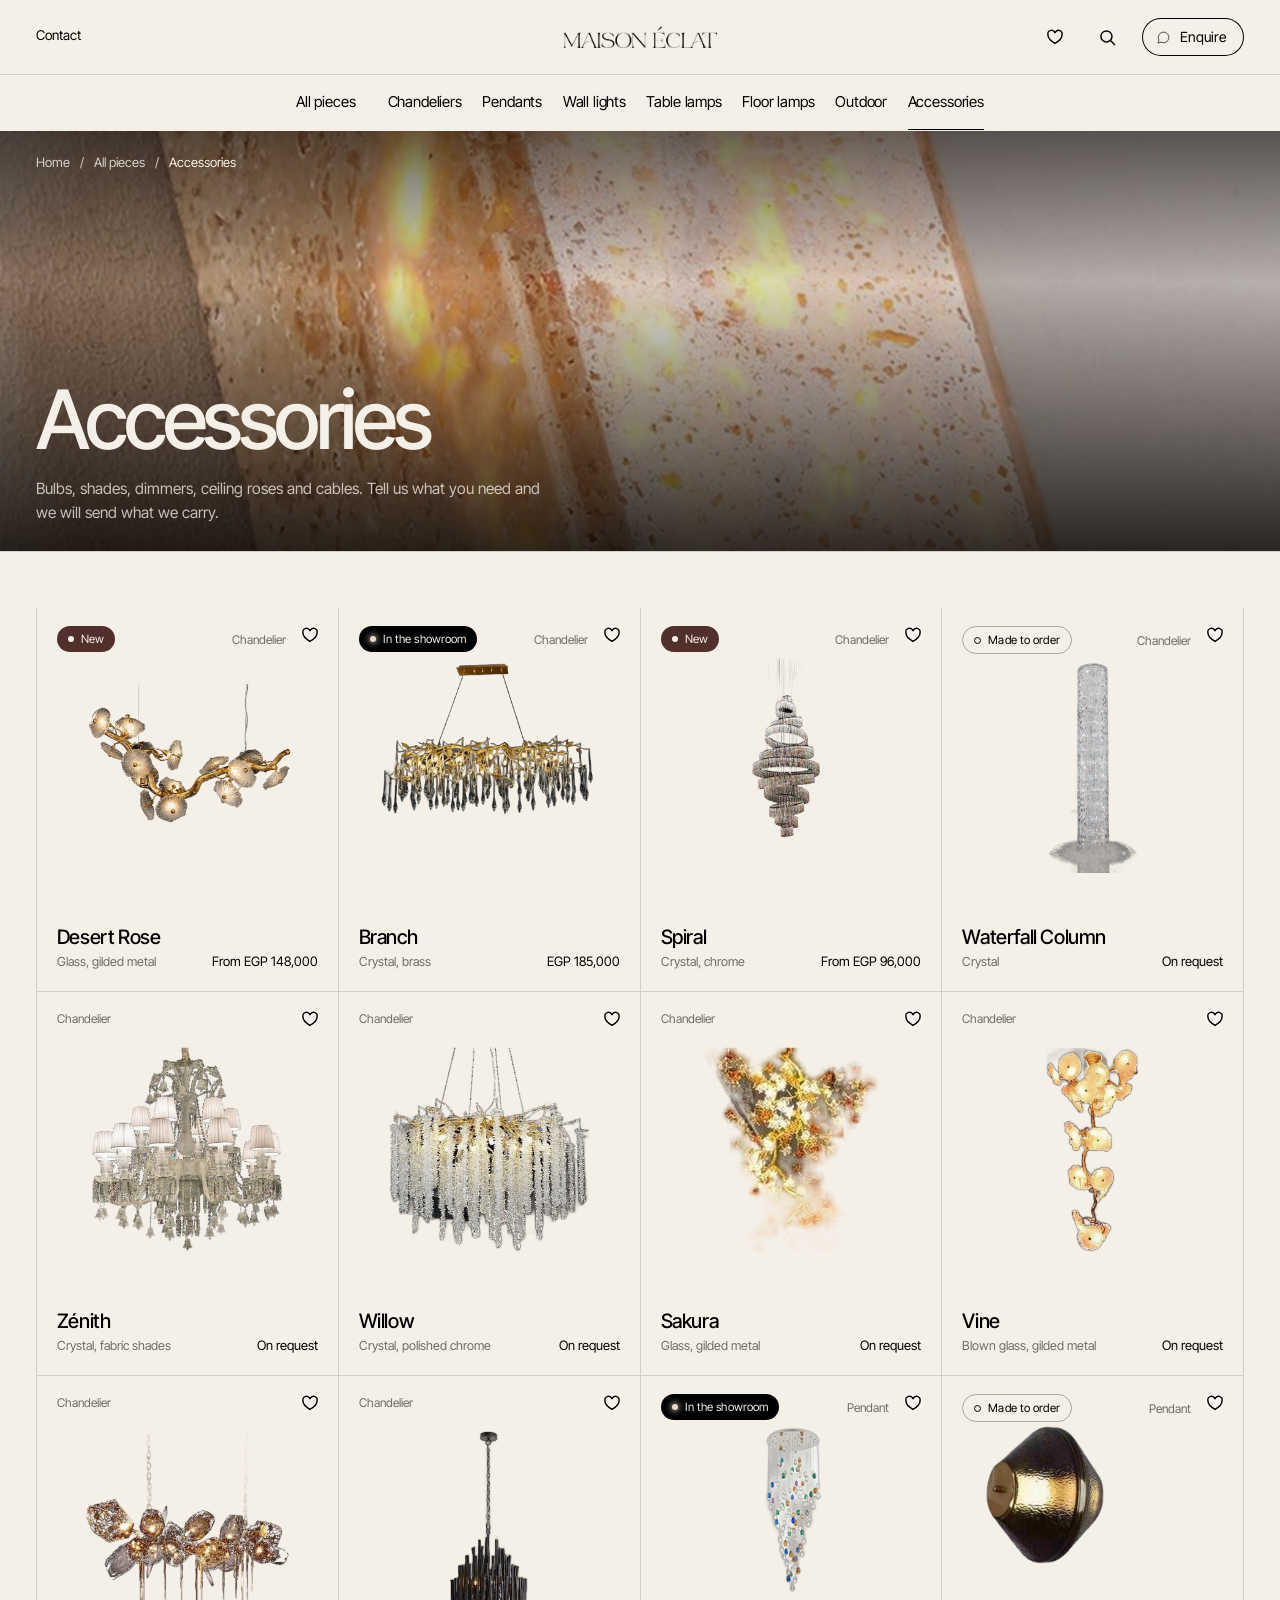
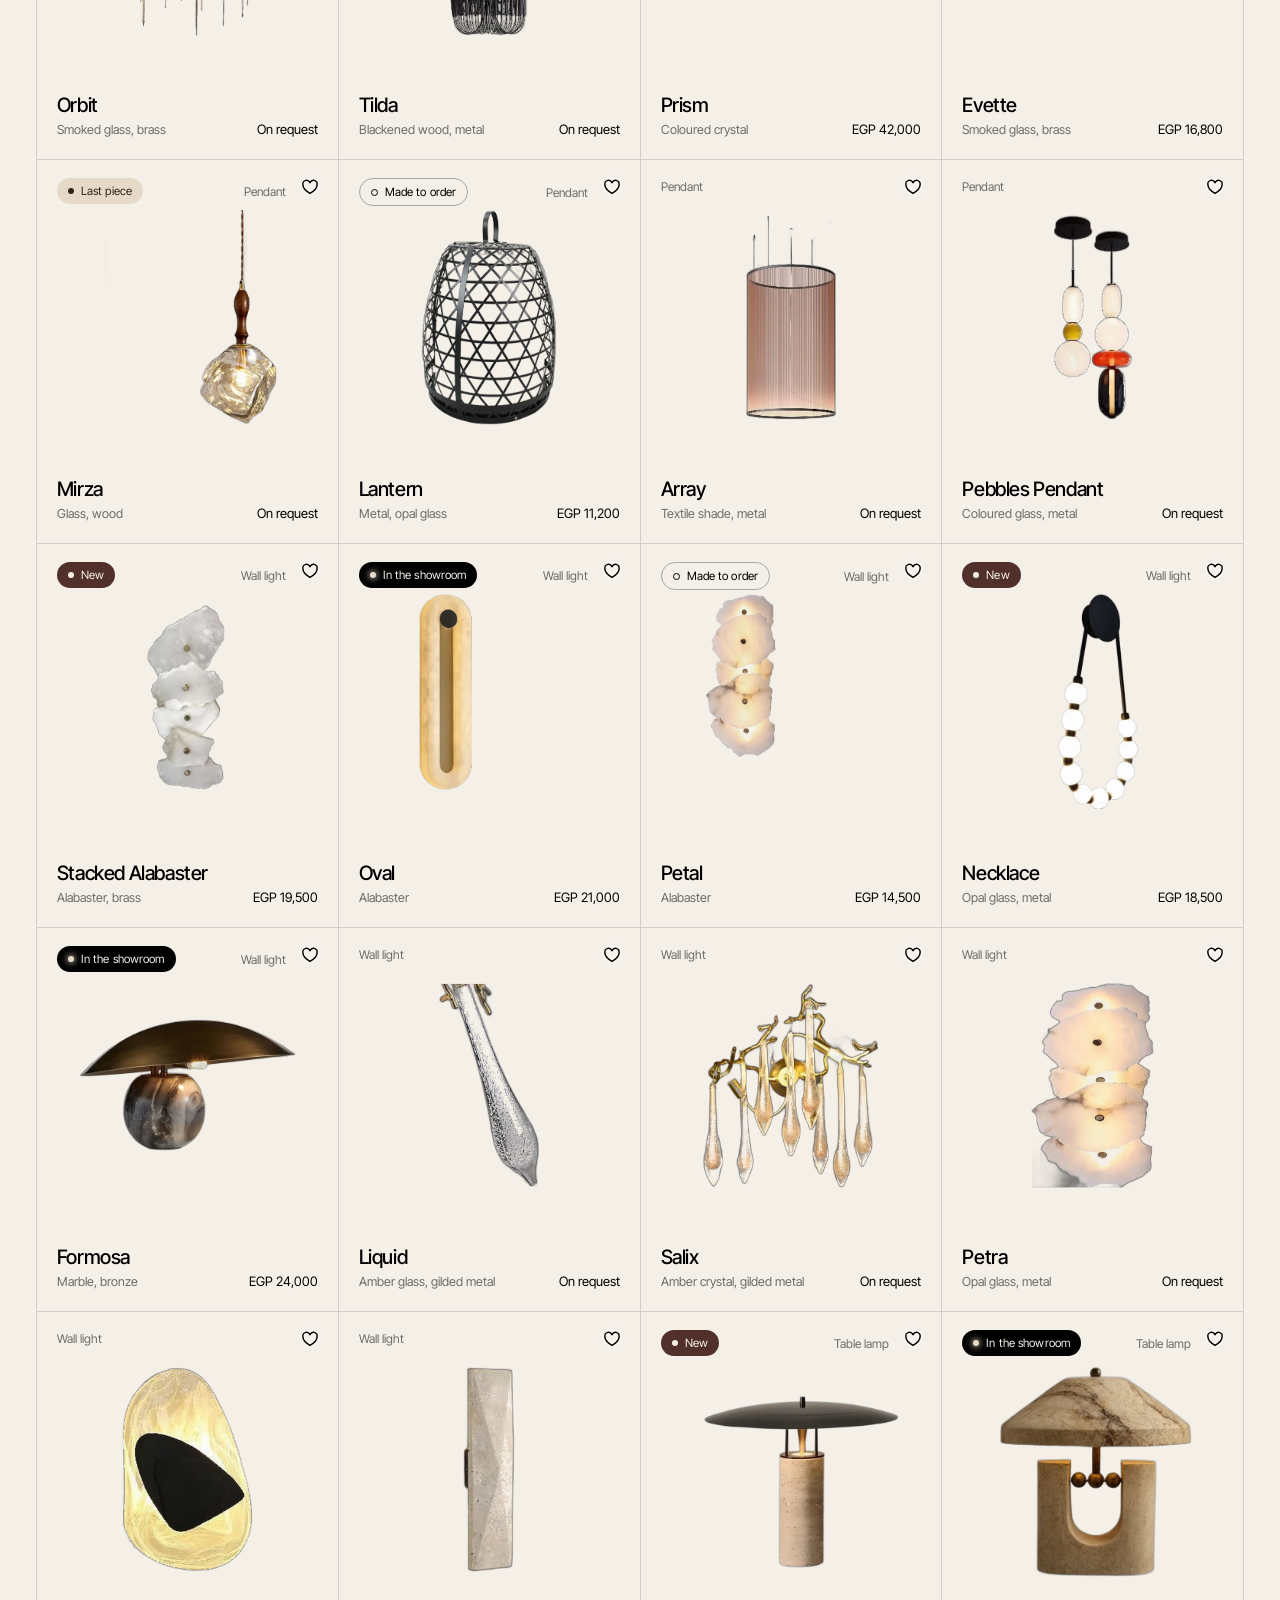
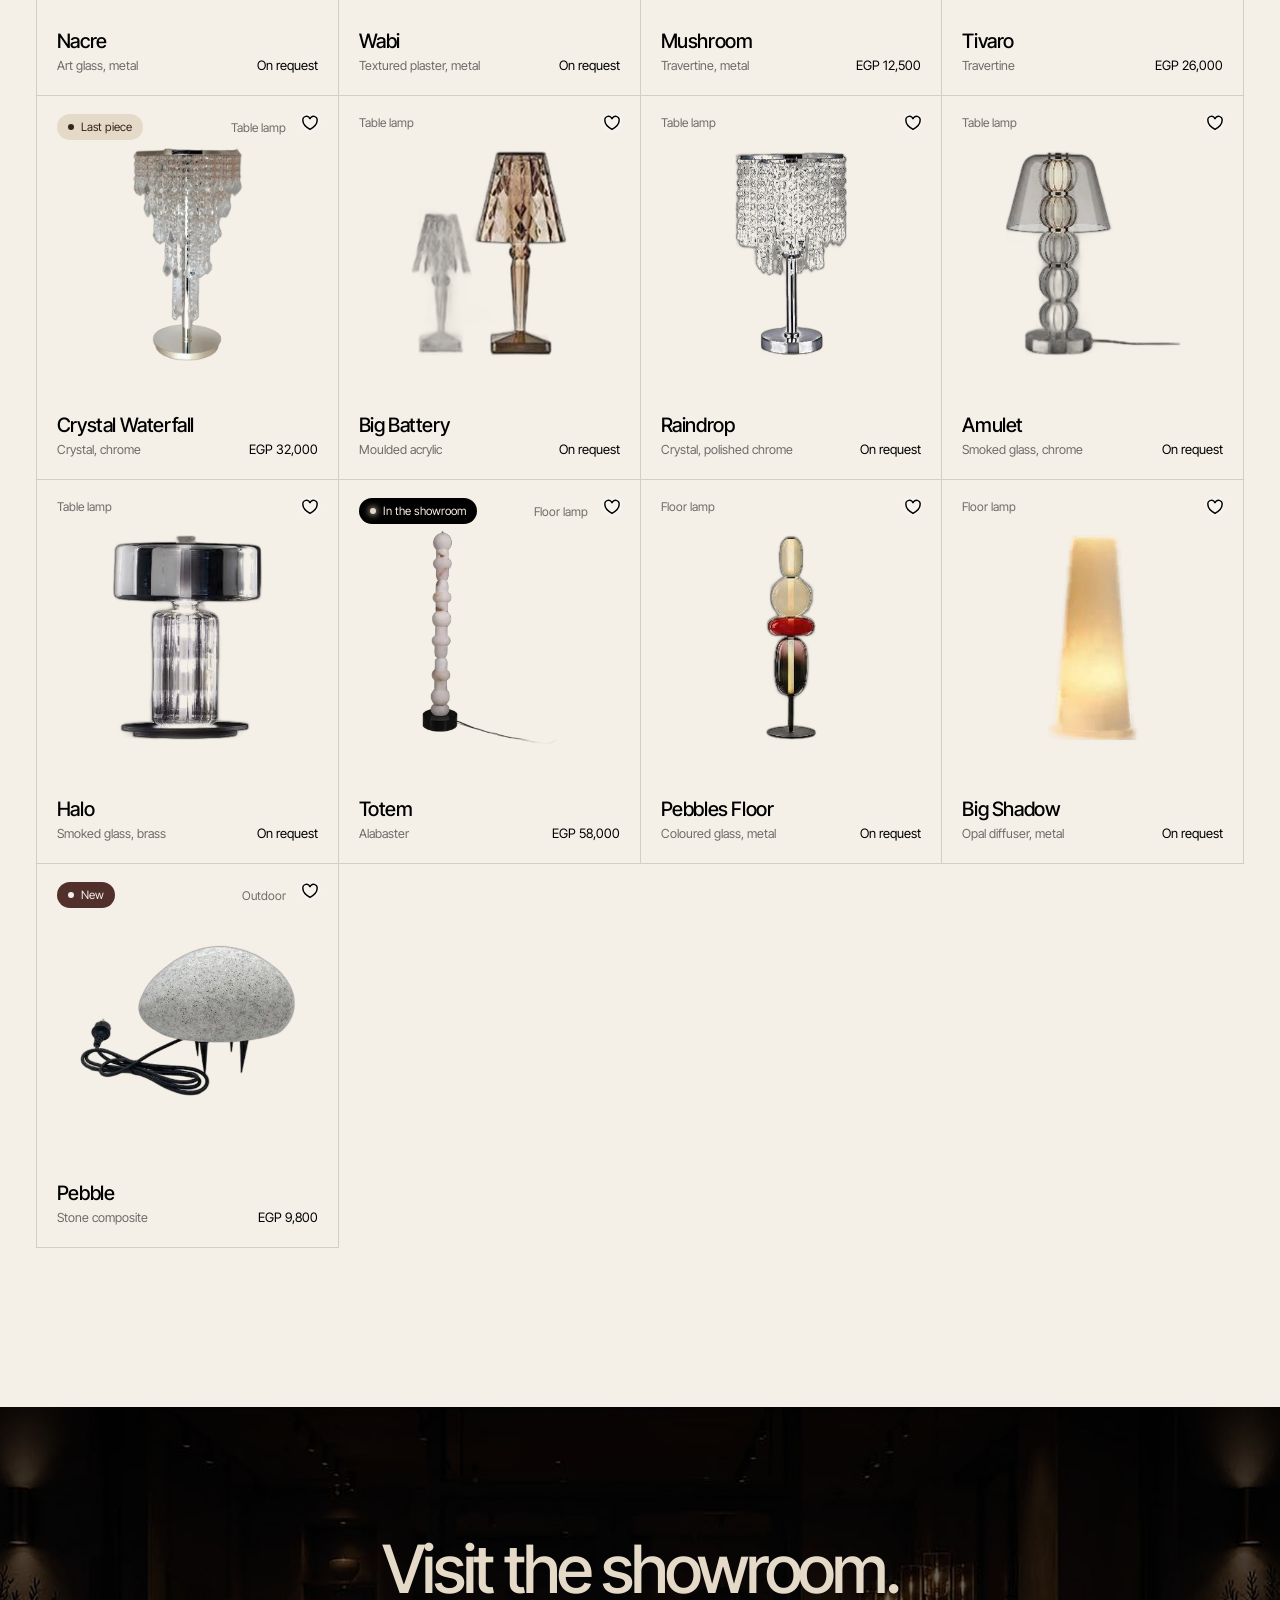
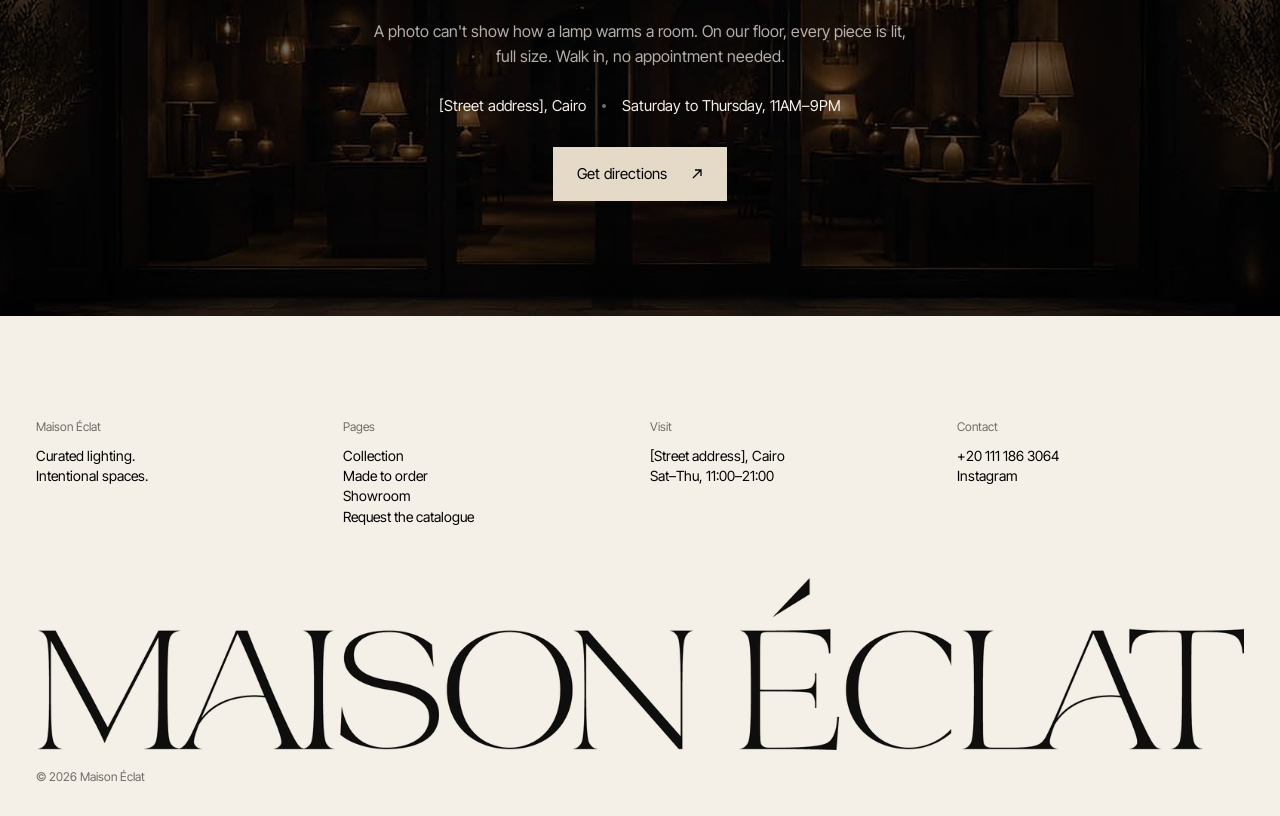
==== commit f21f7754: "Add files via upload" ====
--- a/docs/accessories.html
+++ b/docs/accessories.html
@@ -19,7 +19,7 @@
 <body class="has-phone">
 <div class="d3" data-dc-tpl="13" data-page="Accessories">
 <header class="sh-bar px">
-<div class="nv nv-cold"><div class="nv-top px"><div class="nv-u nv-u1"><button aria-expanded="false" aria-label="Open the menu" class="nb-mb" type="button"><i aria-hidden="true"></i><i aria-hidden="true"></i></button><a class="nv-ul" href="index.html#d3-show">Showroom</a><a class="nv-ul" href="showroom.html">Contact</a></div><a aria-label="Maison Éclat, home" class="nv-wm" href="index.html"><span class="wm" style="width: 160px;"></span></a><div class="nv-u nv-u2"><button aria-expanded="false" aria-label="Show your saved pieces" class="nb-sv" type="button"><svg aria-hidden="true" fill="none" height="18" stroke="currentColor" stroke-width="1.3" viewbox="0 0 16 16" width="18"><path d="M8 13.6S1.7 9.9 1.7 5.9A3.15 3.15 0 0 1 8 4.6a3.15 3.15 0 0 1 6.3 1.3c0 4-6.3 7.7-6.3 7.7z"></path></svg><sup><span class="sc-interp">0</span></sup></button><button aria-label="Search the collection" class="nb-i nv-si" type="button"><svg aria-hidden="true" fill="none" height="17" stroke="currentColor" stroke-width="1.4" viewbox="0 0 16 16" width="17"><circle cx="7" cy="7" r="5.2"></circle><path d="M10.8 10.8 15 15"></path></svg></button><a class="nb-cta" href="https://wa.me/201111863064?text=Hello%20Maison%20%C3%89clat%2C%20I%20have%20a%20question%20about%20a%20piece." rel="noopener" target="_blank"><svg aria-hidden="true" class="wam" fill="none" height="15" stroke="currentColor" stroke-width="1.5" viewbox="0 0 24 24" width="15"><path d="M3 21l1.7-5A8.5 8.5 0 1 1 8 19.3z"></path></svg><span>Enquire</span></a></div></div><div class="nv-row px"><nav aria-label="Collection" class="nv-ls"><a class="nv-b nv-b2" href="collection.html">All pieces</a><span class="nv-i"><a class="nv-b" href="chandeliers.html">Chandeliers</a><div class="nv-p"><div class="nv-pw px"><div class="nv-col"><span class="nv-k">Collections</span><a href="chandeliers.html#classic">Classic collection</a><a href="chandeliers.html#modern">Modern collection</a><a href="chandeliers.html#glass">Glass collection</a></div><div class="nv-col"><span class="nv-k">Pieces</span><a class="nv-pl" href="piece.html?p=desert-rose">Desert Rose</a><a class="nv-pl" href="piece.html?p=desert-rose">Branch</a><a class="nv-pl" href="piece.html?p=desert-rose">Spiral</a><a class="nv-pl" href="piece.html?p=desert-rose">Waterfall Column</a><a class="nv-all" href="chandeliers.html"><span>All chandeliers</span><svg aria-hidden="true" fill="none" height="10" stroke="currentColor" viewbox="0 0 16 10" width="16"><path d="M0 5h15M11 1l4 4-4 4"></path></svg></a></div><div class="nv-pv"><a class="nv-c def" href="piece.html?p=desert-rose"><span class="nv-sm"><img alt="Desert Rose" src="assets/161d7544adaf3555a5c7c3f9e8e49911.webp"/></span><span class="nv-sx"><span class="nv-sk">The statement piece</span><b>Desert Rose</b><em>Glass, gilded metal</em><span class="nv-sp">From EGP 148,000</span></span></a><a class="nv-c nvpv" href="piece.html?p=desert-rose"><span class="nv-sm"><img alt="Desert Rose" src="assets/161d7544adaf3555a5c7c3f9e8e49911.webp"/></span><span class="nv-sx"><span class="nv-sk">See the piece</span><b>Desert Rose</b><em>Glass, gilded metal</em><span class="nv-sp">From EGP 148,000</span></span></a><a class="nv-c nvpv" href="piece.html?p=branch"><span class="nv-sm"><img alt="Branch" src="assets/2b227a72a7ec6e00573e0648a656e3c6.webp"/></span><span class="nv-sx"><span class="nv-sk">See the piece</span><b>Branch</b><em>Crystal, brass</em><span class="nv-sp">EGP 185,000</span></span></a><a class="nv-c nvpv" href="piece.html?p=spiral"><span class="nv-sm"><img alt="Spiral" src="assets/7345e2e78b6c7c5b1e20e24486b006a8.webp"/></span><span class="nv-sx"><span class="nv-sk">See the piece</span><b>Spiral</b><em>Crystal, chrome</em><span class="nv-sp">From EGP 96,000</span></span></a><a class="nv-c nvpv" href="piece.html?p=waterfall-column"><span class="nv-sm"><img alt="Waterfall Column" src="assets/e0e13a2b151fdf653414b2777e8ae5de.webp"/></span><span class="nv-sx"><span class="nv-sk">See the piece</span><b>Waterfall Column</b><em>Crystal</em><span class="nv-sp">On request</span></span></a></div></div></div></span><span class="nv-i"><a class="nv-b" href="pendants.html">Pendants</a><div class="nv-p"><div class="nv-pw px two"><div class="nv-col"><span class="nv-k">Pieces</span><a class="nv-pl" href="piece.html?p=prism">Prism</a><a class="nv-pl" href="piece.html?p=prism">Evette</a><a class="nv-pl" href="piece.html?p=prism">Mirza</a><a class="nv-pl" href="piece.html?p=prism">Lantern</a><a class="nv-all" href="pendants.html"><span>All pendants</span><svg aria-hidden="true" fill="none" height="10" stroke="currentColor" viewbox="0 0 16 10" width="16"><path d="M0 5h15M11 1l4 4-4 4"></path></svg></a></div><div class="nv-pv"><a class="nv-c def" href="piece.html?p=prism"><span class="nv-sm"><img alt="Prism" src="assets/1299a019108e423f42d9e288007b2902.webp"/></span><span class="nv-sx"><span class="nv-sk">The statement piece</span><b>Prism</b><em>Coloured crystal</em><span class="nv-sp">EGP 42,000</span></span></a><a class="nv-c nvpv" href="piece.html?p=prism"><span class="nv-sm"><img alt="Prism" src="assets/1299a019108e423f42d9e288007b2902.webp"/></span><span class="nv-sx"><span class="nv-sk">See the piece</span><b>Prism</b><em>Coloured crystal</em><span class="nv-sp">EGP 42,000</span></span></a><a class="nv-c nvpv" href="piece.html?p=evette"><span class="nv-sm"><img alt="Evette" src="assets/e4f3b8eaede5a2e6843042b1c167b238.webp"/></span><span class="nv-sx"><span class="nv-sk">See the piece</span><b>Evette</b><em>Smoked glass, brass</em><span class="nv-sp">EGP 16,800</span></span></a><a class="nv-c nvpv" href="piece.html?p=mirza"><span class="nv-sm"><img alt="Mirza" src="assets/44ac0b63d1808f04ef20f3b6501ed9cb.webp"/></span><span class="nv-sx"><span class="nv-sk">See the piece</span><b>Mirza</b><em>Glass, wood</em><span class="nv-sp">On request</span></span></a><a class="nv-c nvpv" href="piece.html?p=lantern"><span class="nv-sm"><img alt="Lantern" src="assets/0bec61b82d9d845c0ccecc4bb3849c14.webp"/></span><span class="nv-sx"><span class="nv-sk">See the piece</span><b>Lantern</b><em>Metal, opal glass</em><span class="nv-sp">EGP 11,200</span></span></a></div></div></div></span><span class="nv-i"><a class="nv-b" href="wall-lights.html">Wall lights</a><div class="nv-p"><div class="nv-pw px two"><div class="nv-col"><span class="nv-k">Pieces</span><a class="nv-pl" href="piece.html?p=stacked-alabaster">Stacked Alabaster</a><a class="nv-pl" href="piece.html?p=stacked-alabaster">Oval</a><a class="nv-pl" href="piece.html?p=stacked-alabaster">Petal</a><a class="nv-pl" href="piece.html?p=stacked-alabaster">Formosa</a><a class="nv-all" href="wall-lights.html"><span>All wall lights</span><svg aria-hidden="true" fill="none" height="10" stroke="currentColor" viewbox="0 0 16 10" width="16"><path d="M0 5h15M11 1l4 4-4 4"></path></svg></a></div><div class="nv-pv"><a class="nv-c def" href="piece.html?p=stacked-alabaster"><span class="nv-sm"><img alt="Stacked Alabaster" src="assets/55c3eedc41c176a95378549bb8019d7a.webp"/></span><span class="nv-sx"><span class="nv-sk">The statement piece</span><b>Stacked Alabaster</b><em>Alabaster, brass</em><span class="nv-sp">EGP 19,500</span></span></a><a class="nv-c nvpv" href="piece.html?p=stacked-alabaster"><span class="nv-sm"><img alt="Stacked Alabaster" src="assets/55c3eedc41c176a95378549bb8019d7a.webp"/></span><span class="nv-sx"><span class="nv-sk">See the piece</span><b>Stacked Alabaster</b><em>Alabaster, brass</em><span class="nv-sp">EGP 19,500</span></span></a><a class="nv-c nvpv" href="piece.html?p=oval"><span class="nv-sm"><img alt="Oval" src="assets/8e643a083cf4c824cb2175f503297165.webp"/></span><span class="nv-sx"><span class="nv-sk">See the piece</span><b>Oval</b><em>Alabaster</em><span class="nv-sp">EGP 21,000</span></span></a><a class="nv-c nvpv" href="piece.html?p=petal"><span class="nv-sm"><img alt="Petal" src="assets/286ad7222d1efd08d86ab4639a7570b2.webp"/></span><span class="nv-sx"><span class="nv-sk">See the piece</span><b>Petal</b><em>Alabaster</em><span class="nv-sp">EGP 14,500</span></span></a><a class="nv-c nvpv" href="piece.html?p=formosa"><span class="nv-sm"><img alt="Formosa" src="assets/4733f0b7d663e05d6c4eee8dcdc4c944.webp"/></span><span class="nv-sx"><span class="nv-sk">See the piece</span><b>Formosa</b><em>Marble, bronze</em><span class="nv-sp">EGP 24,000</span></span></a></div></div></div></span><span class="nv-i"><a class="nv-b" href="table-lamps.html">Table lamps</a><div class="nv-p"><div class="nv-pw px two"><div class="nv-col"><span class="nv-k">Pieces</span><a class="nv-pl" href="piece.html?p=tivaro">Mushroom</a><a class="nv-pl" href="piece.html?p=tivaro">Tivaro</a><a class="nv-pl" href="piece.html?p=tivaro">Crystal Waterfall</a><a class="nv-all" href="table-lamps.html"><span>All table lamps</span><svg aria-hidden="true" fill="none" height="10" stroke="currentColor" viewbox="0 0 16 10" width="16"><path d="M0 5h15M11 1l4 4-4 4"></path></svg></a></div><div class="nv-pv"><a class="nv-c def" href="piece.html?p=tivaro"><span class="nv-sm"><img alt="Tivaro" src="assets/2518200d46ae546dc89507ffa08bab92.webp"/></span><span class="nv-sx"><span class="nv-sk">The statement piece</span><b>Tivaro</b><em>Travertine</em><span class="nv-sp">EGP 26,000</span></span></a><a class="nv-c nvpv" href="piece.html?p=mushroom"><span class="nv-sm"><img alt="Mushroom" src="assets/a6cf27a4dba06b9fb7057b75b2ebd129.webp"/></span><span class="nv-sx"><span class="nv-sk">See the piece</span><b>Mushroom</b><em>Travertine, metal</em><span class="nv-sp">EGP 12,500</span></span></a><a class="nv-c nvpv" href="piece.html?p=tivaro"><span class="nv-sm"><img alt="Tivaro" src="assets/2518200d46ae546dc89507ffa08bab92.webp"/></span><span class="nv-sx"><span class="nv-sk">See the piece</span><b>Tivaro</b><em>Travertine</em><span class="nv-sp">EGP 26,000</span></span></a><a class="nv-c nvpv" href="piece.html?p=crystal-waterfall"><span class="nv-sm"><img alt="Crystal Waterfall" src="assets/fa04153e085896e1be23d315075e6703.webp"/></span><span class="nv-sx"><span class="nv-sk">See the piece</span><b>Crystal Waterfall</b><em>Crystal, chrome</em><span class="nv-sp">EGP 32,000</span></span></a></div></div></div></span><span class="nv-i"><a class="nv-b" href="floor-lamps.html">Floor lamps</a><div class="nv-p"><div class="nv-pw px two"><div class="nv-col"><span class="nv-k">Pieces</span><a class="nv-pl" href="piece.html?p=totem">Totem</a><a class="nv-all" href="floor-lamps.html"><span>All floor lamps</span><svg aria-hidden="true" fill="none" height="10" stroke="currentColor" viewbox="0 0 16 10" width="16"><path d="M0 5h15M11 1l4 4-4 4"></path></svg></a></div><div class="nv-pv"><a class="nv-c def" href="piece.html?p=totem"><span class="nv-sm"><img alt="Totem" src="assets/95cddb35463c74a8410fdbba63c231b1.webp"/></span><span class="nv-sx"><span class="nv-sk">The statement piece</span><b>Totem</b><em>Alabaster</em><span class="nv-sp">EGP 58,000</span></span></a><a class="nv-c nvpv" href="piece.html?p=totem"><span class="nv-sm"><img alt="Totem" src="assets/95cddb35463c74a8410fdbba63c231b1.webp"/></span><span class="nv-sx"><span class="nv-sk">See the piece</span><b>Totem</b><em>Alabaster</em><span class="nv-sp">EGP 58,000</span></span></a></div></div></div></span><span class="nv-i"><a class="nv-b" href="outdoor.html">Outdoor</a><div class="nv-p"><div class="nv-pw px two"><div class="nv-col"><span class="nv-k">Pieces</span><a class="nv-pl" href="piece.html?p=pebble">Pebble</a><a class="nv-all" href="outdoor.html"><span>All outdoor</span><svg aria-hidden="true" fill="none" height="10" stroke="currentColor" viewbox="0 0 16 10" width="16"><path d="M0 5h15M11 1l4 4-4 4"></path></svg></a></div><div class="nv-pv"><a class="nv-c def" href="piece.html?p=pebble"><span class="nv-sm"><img alt="Pebble" src="assets/7d35291b5eab7c91e36046d24f7003be.webp"/></span><span class="nv-sx"><span class="nv-sk">The statement piece</span><b>Pebble</b><em>Stone composite</em><span class="nv-sp">EGP 9,800</span></span></a><a class="nv-c nvpv" href="piece.html?p=pebble"><span class="nv-sm"><img alt="Pebble" src="assets/7d35291b5eab7c91e36046d24f7003be.webp"/></span><span class="nv-sx"><span class="nv-sk">See the piece</span><b>Pebble</b><em>Stone composite</em><span class="nv-sp">EGP 9,800</span></span></a></div></div></div></span><span class="nv-i"><a class="nv-b on" href="accessories.html">Accessories</a><div class="nv-p"><div class="nv-pw px"><div class="nv-col"><span class="nv-k">Collections</span><a href="accessories.html">Bulbs</a><a href="accessories.html">Shades</a><a href="accessories.html">Dimmers and switches</a><a href="accessories.html">Ceiling roses</a><a href="accessories.html">Cords and cables</a></div><div class="nv-col"><span class="nv-k">Pieces</span><a class="nv-pl" href="collection.html">Care kit</a><a class="nv-pl" href="collection.html">Crystal cleaner</a><a class="nv-pl" href="collection.html">Spare glass</a><a class="nv-all" href="accessories.html"><span>All accessories</span><svg aria-hidden="true" fill="none" height="10" stroke="currentColor" viewbox="0 0 16 10" width="16"><path d="M0 5h15M11 1l4 4-4 4"></path></svg></a></div><div class="nv-pv"><a class="nv-c def" href="collection.html"><span class="nv-sm"><img alt="Care kit" src="data:image/svg+xml,%3Csvg xmlns='http://www.w3.org/2000/svg' width='420' height='420'%3E%3Crect x='10' y='10' width='400' height='400' fill='none' stroke='%23CBBBA4' stroke-width='1.4' stroke-dasharray='8 8'/%3E%3Ctext x='210' y='216' text-anchor='middle' font-family='Inter Tight, Helvetica, sans-serif' font-size='15' fill='%23907F6B'%3EPhoto to come%3C/text%3E%3C/svg%3E"/></span><span class="nv-sx"><span class="nv-sk">The statement piece</span><b>Care kit</b><em>[Material]</em><span class="nv-sp">From [EGP 0,000]</span></span></a><a class="nv-c nvpv" href="collection.html"><span class="nv-sm"><img alt="Care kit" src="data:image/svg+xml,%3Csvg xmlns='http://www.w3.org/2000/svg' width='420' height='420'%3E%3Crect x='10' y='10' width='400' height='400' fill='none' stroke='%23CBBBA4' stroke-width='1.4' stroke-dasharray='8 8'/%3E%3Ctext x='210' y='216' text-anchor='middle' font-family='Inter Tight, Helvetica, sans-serif' font-size='15' fill='%23907F6B'%3EPhoto to come%3C/text%3E%3C/svg%3E"/></span><span class="nv-sx"><span class="nv-sk">See the piece</span><b>Care kit</b><em>[Material]</em><span class="nv-sp">From [EGP 0,000]</span></span></a><a class="nv-c nvpv" href="collection.html"><span class="nv-sm"><img alt="Crystal cleaner" src="data:image/svg+xml,%3Csvg xmlns='http://www.w3.org/2000/svg' width='420' height='420'%3E%3Crect x='10' y='10' width='400' height='400' fill='none' stroke='%23CBBBA4' stroke-width='1.4' stroke-dasharray='8 8'/%3E%3Ctext x='210' y='216' text-anchor='middle' font-family='Inter Tight, Helvetica, sans-serif' font-size='15' fill='%23907F6B'%3EPhoto to come%3C/text%3E%3C/svg%3E"/></span><span class="nv-sx"><span class="nv-sk">See the piece</span><b>Crystal cleaner</b><em>[Material]</em><span class="nv-sp">From [EGP 0,000]</span></span></a><a class="nv-c nvpv" href="collection.html"><span class="nv-sm"><img alt="Spare glass" src="data:image/svg+xml,%3Csvg xmlns='http://www.w3.org/2000/svg' width='420' height='420'%3E%3Crect x='10' y='10' width='400' height='400' fill='none' stroke='%23CBBBA4' stroke-width='1.4' stroke-dasharray='8 8'/%3E%3Ctext x='210' y='216' text-anchor='middle' font-family='Inter Tight, Helvetica, sans-serif' font-size='15' fill='%23907F6B'%3EPhoto to come%3C/text%3E%3C/svg%3E"/></span><span class="nv-sx"><span class="nv-sk">See the piece</span><b>Spare glass</b><em>[Material]</em><span class="nv-sp">From [EGP 0,000]</span></span></a></div></div></div></span></nav></div></div>
+<div class="nv nv-cold"><div class="nv-top px"><div class="nv-u nv-u1"><button aria-expanded="false" aria-label="Open the menu" class="nb-mb" type="button"><i aria-hidden="true"></i><i aria-hidden="true"></i></button><a class="nv-ul" href="showroom.html">Contact</a></div><a aria-label="Maison Éclat, home" class="nv-wm" href="index.html"><span class="wm" style="width: 160px;"></span></a><div class="nv-u nv-u2"><button aria-expanded="false" aria-label="Show your saved pieces" class="nb-sv" type="button"><svg aria-hidden="true" fill="none" height="18" stroke="currentColor" stroke-width="1.3" viewbox="0 0 16 16" width="18"><path d="M8 13.6S1.7 9.9 1.7 5.9A3.15 3.15 0 0 1 8 4.6a3.15 3.15 0 0 1 6.3 1.3c0 4-6.3 7.7-6.3 7.7z"></path></svg><sup><span class="sc-interp">0</span></sup></button><button aria-label="Search the collection" class="nb-i nv-si" type="button"><svg aria-hidden="true" fill="none" height="17" stroke="currentColor" stroke-width="1.4" viewbox="0 0 16 16" width="17"><circle cx="7" cy="7" r="5.2"></circle><path d="M10.8 10.8 15 15"></path></svg></button><a class="nb-cta" href="https://wa.me/201111863064?text=Hello%20Maison%20%C3%89clat%2C%20I%20have%20a%20question%20about%20a%20piece." rel="noopener" target="_blank"><svg aria-hidden="true" class="wam" fill="none" height="15" stroke="currentColor" stroke-width="1.5" viewbox="0 0 24 24" width="15"><path d="M3 21l1.7-5A8.5 8.5 0 1 1 8 19.3z"></path></svg><span>Enquire</span></a></div></div><div class="nv-row px"><nav aria-label="Collection" class="nv-ls"><a class="nv-b nv-b2" href="collection.html">All pieces</a><span class="nv-i"><a class="nv-b" href="chandeliers.html">Chandeliers</a><div class="nv-p"><div class="nv-pw px"><div class="nv-col"><span class="nv-k">Collections</span><a href="chandeliers.html#classic">Classic collection</a><a href="chandeliers.html#modern">Modern collection</a><a href="chandeliers.html#glass">Glass collection</a></div><div class="nv-col"><span class="nv-k">Pieces</span><a class="nv-pl" href="piece.html?p=desert-rose">Desert Rose</a><a class="nv-pl" href="piece.html?p=desert-rose">Branch</a><a class="nv-pl" href="piece.html?p=desert-rose">Spiral</a><a class="nv-pl" href="piece.html?p=desert-rose">Waterfall Column</a><a class="nv-all" href="chandeliers.html"><span>All chandeliers</span><svg aria-hidden="true" fill="none" height="10" stroke="currentColor" viewbox="0 0 16 10" width="16"><path d="M0 5h15M11 1l4 4-4 4"></path></svg></a></div><div class="nv-pv"><a class="nv-c def" href="piece.html?p=desert-rose"><span class="nv-sm"><img alt="Desert Rose" src="assets/161d7544adaf3555a5c7c3f9e8e49911.webp"/></span><span class="nv-sx"><span class="nv-sk">The statement piece</span><b>Desert Rose</b><em>Glass, gilded metal</em><span class="nv-sp">From EGP 148,000</span></span></a><a class="nv-c nvpv" href="piece.html?p=desert-rose"><span class="nv-sm"><img alt="Desert Rose" src="assets/161d7544adaf3555a5c7c3f9e8e49911.webp"/></span><span class="nv-sx"><span class="nv-sk">See the piece</span><b>Desert Rose</b><em>Glass, gilded metal</em><span class="nv-sp">From EGP 148,000</span></span></a><a class="nv-c nvpv" href="piece.html?p=branch"><span class="nv-sm"><img alt="Branch" src="assets/2b227a72a7ec6e00573e0648a656e3c6.webp"/></span><span class="nv-sx"><span class="nv-sk">See the piece</span><b>Branch</b><em>Crystal, brass</em><span class="nv-sp">EGP 185,000</span></span></a><a class="nv-c nvpv" href="piece.html?p=spiral"><span class="nv-sm"><img alt="Spiral" src="assets/7345e2e78b6c7c5b1e20e24486b006a8.webp"/></span><span class="nv-sx"><span class="nv-sk">See the piece</span><b>Spiral</b><em>Crystal, chrome</em><span class="nv-sp">From EGP 96,000</span></span></a><a class="nv-c nvpv" href="piece.html?p=waterfall-column"><span class="nv-sm"><img alt="Waterfall Column" src="assets/e0e13a2b151fdf653414b2777e8ae5de.webp"/></span><span class="nv-sx"><span class="nv-sk">See the piece</span><b>Waterfall Column</b><em>Crystal</em><span class="nv-sp">On request</span></span></a></div></div></div></span><span class="nv-i"><a class="nv-b" href="pendants.html">Pendants</a><div class="nv-p"><div class="nv-pw px two"><div class="nv-col"><span class="nv-k">Pieces</span><a class="nv-pl" href="piece.html?p=prism">Prism</a><a class="nv-pl" href="piece.html?p=prism">Evette</a><a class="nv-pl" href="piece.html?p=prism">Mirza</a><a class="nv-pl" href="piece.html?p=prism">Lantern</a><a class="nv-all" href="pendants.html"><span>All pendants</span><svg aria-hidden="true" fill="none" height="10" stroke="currentColor" viewbox="0 0 16 10" width="16"><path d="M0 5h15M11 1l4 4-4 4"></path></svg></a></div><div class="nv-pv"><a class="nv-c def" href="piece.html?p=prism"><span class="nv-sm"><img alt="Prism" src="assets/1299a019108e423f42d9e288007b2902.webp"/></span><span class="nv-sx"><span class="nv-sk">The statement piece</span><b>Prism</b><em>Coloured crystal</em><span class="nv-sp">EGP 42,000</span></span></a><a class="nv-c nvpv" href="piece.html?p=prism"><span class="nv-sm"><img alt="Prism" src="assets/1299a019108e423f42d9e288007b2902.webp"/></span><span class="nv-sx"><span class="nv-sk">See the piece</span><b>Prism</b><em>Coloured crystal</em><span class="nv-sp">EGP 42,000</span></span></a><a class="nv-c nvpv" href="piece.html?p=evette"><span class="nv-sm"><img alt="Evette" src="assets/e4f3b8eaede5a2e6843042b1c167b238.webp"/></span><span class="nv-sx"><span class="nv-sk">See the piece</span><b>Evette</b><em>Smoked glass, brass</em><span class="nv-sp">EGP 16,800</span></span></a><a class="nv-c nvpv" href="piece.html?p=mirza"><span class="nv-sm"><img alt="Mirza" src="assets/44ac0b63d1808f04ef20f3b6501ed9cb.webp"/></span><span class="nv-sx"><span class="nv-sk">See the piece</span><b>Mirza</b><em>Glass, wood</em><span class="nv-sp">On request</span></span></a><a class="nv-c nvpv" href="piece.html?p=lantern"><span class="nv-sm"><img alt="Lantern" src="assets/0bec61b82d9d845c0ccecc4bb3849c14.webp"/></span><span class="nv-sx"><span class="nv-sk">See the piece</span><b>Lantern</b><em>Metal, opal glass</em><span class="nv-sp">EGP 11,200</span></span></a></div></div></div></span><span class="nv-i"><a class="nv-b" href="wall-lights.html">Wall lights</a><div class="nv-p"><div class="nv-pw px two"><div class="nv-col"><span class="nv-k">Pieces</span><a class="nv-pl" href="piece.html?p=stacked-alabaster">Stacked Alabaster</a><a class="nv-pl" href="piece.html?p=stacked-alabaster">Oval</a><a class="nv-pl" href="piece.html?p=stacked-alabaster">Petal</a><a class="nv-pl" href="piece.html?p=stacked-alabaster">Formosa</a><a class="nv-all" href="wall-lights.html"><span>All wall lights</span><svg aria-hidden="true" fill="none" height="10" stroke="currentColor" viewbox="0 0 16 10" width="16"><path d="M0 5h15M11 1l4 4-4 4"></path></svg></a></div><div class="nv-pv"><a class="nv-c def" href="piece.html?p=stacked-alabaster"><span class="nv-sm"><img alt="Stacked Alabaster" src="assets/55c3eedc41c176a95378549bb8019d7a.webp"/></span><span class="nv-sx"><span class="nv-sk">The statement piece</span><b>Stacked Alabaster</b><em>Alabaster, brass</em><span class="nv-sp">EGP 19,500</span></span></a><a class="nv-c nvpv" href="piece.html?p=stacked-alabaster"><span class="nv-sm"><img alt="Stacked Alabaster" src="assets/55c3eedc41c176a95378549bb8019d7a.webp"/></span><span class="nv-sx"><span class="nv-sk">See the piece</span><b>Stacked Alabaster</b><em>Alabaster, brass</em><span class="nv-sp">EGP 19,500</span></span></a><a class="nv-c nvpv" href="piece.html?p=oval"><span class="nv-sm"><img alt="Oval" src="assets/8e643a083cf4c824cb2175f503297165.webp"/></span><span class="nv-sx"><span class="nv-sk">See the piece</span><b>Oval</b><em>Alabaster</em><span class="nv-sp">EGP 21,000</span></span></a><a class="nv-c nvpv" href="piece.html?p=petal"><span class="nv-sm"><img alt="Petal" src="assets/286ad7222d1efd08d86ab4639a7570b2.webp"/></span><span class="nv-sx"><span class="nv-sk">See the piece</span><b>Petal</b><em>Alabaster</em><span class="nv-sp">EGP 14,500</span></span></a><a class="nv-c nvpv" href="piece.html?p=formosa"><span class="nv-sm"><img alt="Formosa" src="assets/4733f0b7d663e05d6c4eee8dcdc4c944.webp"/></span><span class="nv-sx"><span class="nv-sk">See the piece</span><b>Formosa</b><em>Marble, bronze</em><span class="nv-sp">EGP 24,000</span></span></a></div></div></div></span><span class="nv-i"><a class="nv-b" href="table-lamps.html">Table lamps</a><div class="nv-p"><div class="nv-pw px two"><div class="nv-col"><span class="nv-k">Pieces</span><a class="nv-pl" href="piece.html?p=tivaro">Mushroom</a><a class="nv-pl" href="piece.html?p=tivaro">Tivaro</a><a class="nv-pl" href="piece.html?p=tivaro">Crystal Waterfall</a><a class="nv-all" href="table-lamps.html"><span>All table lamps</span><svg aria-hidden="true" fill="none" height="10" stroke="currentColor" viewbox="0 0 16 10" width="16"><path d="M0 5h15M11 1l4 4-4 4"></path></svg></a></div><div class="nv-pv"><a class="nv-c def" href="piece.html?p=tivaro"><span class="nv-sm"><img alt="Tivaro" src="assets/2518200d46ae546dc89507ffa08bab92.webp"/></span><span class="nv-sx"><span class="nv-sk">The statement piece</span><b>Tivaro</b><em>Travertine</em><span class="nv-sp">EGP 26,000</span></span></a><a class="nv-c nvpv" href="piece.html?p=mushroom"><span class="nv-sm"><img alt="Mushroom" src="assets/a6cf27a4dba06b9fb7057b75b2ebd129.webp"/></span><span class="nv-sx"><span class="nv-sk">See the piece</span><b>Mushroom</b><em>Travertine, metal</em><span class="nv-sp">EGP 12,500</span></span></a><a class="nv-c nvpv" href="piece.html?p=tivaro"><span class="nv-sm"><img alt="Tivaro" src="assets/2518200d46ae546dc89507ffa08bab92.webp"/></span><span class="nv-sx"><span class="nv-sk">See the piece</span><b>Tivaro</b><em>Travertine</em><span class="nv-sp">EGP 26,000</span></span></a><a class="nv-c nvpv" href="piece.html?p=crystal-waterfall"><span class="nv-sm"><img alt="Crystal Waterfall" src="assets/fa04153e085896e1be23d315075e6703.webp"/></span><span class="nv-sx"><span class="nv-sk">See the piece</span><b>Crystal Waterfall</b><em>Crystal, chrome</em><span class="nv-sp">EGP 32,000</span></span></a></div></div></div></span><span class="nv-i"><a class="nv-b" href="floor-lamps.html">Floor lamps</a><div class="nv-p"><div class="nv-pw px two"><div class="nv-col"><span class="nv-k">Pieces</span><a class="nv-pl" href="piece.html?p=totem">Totem</a><a class="nv-all" href="floor-lamps.html"><span>All floor lamps</span><svg aria-hidden="true" fill="none" height="10" stroke="currentColor" viewbox="0 0 16 10" width="16"><path d="M0 5h15M11 1l4 4-4 4"></path></svg></a></div><div class="nv-pv"><a class="nv-c def" href="piece.html?p=totem"><span class="nv-sm"><img alt="Totem" src="assets/95cddb35463c74a8410fdbba63c231b1.webp"/></span><span class="nv-sx"><span class="nv-sk">The statement piece</span><b>Totem</b><em>Alabaster</em><span class="nv-sp">EGP 58,000</span></span></a><a class="nv-c nvpv" href="piece.html?p=totem"><span class="nv-sm"><img alt="Totem" src="assets/95cddb35463c74a8410fdbba63c231b1.webp"/></span><span class="nv-sx"><span class="nv-sk">See the piece</span><b>Totem</b><em>Alabaster</em><span class="nv-sp">EGP 58,000</span></span></a></div></div></div></span><span class="nv-i"><a class="nv-b" href="outdoor.html">Outdoor</a><div class="nv-p"><div class="nv-pw px two"><div class="nv-col"><span class="nv-k">Pieces</span><a class="nv-pl" href="piece.html?p=pebble">Pebble</a><a class="nv-all" href="outdoor.html"><span>All outdoor</span><svg aria-hidden="true" fill="none" height="10" stroke="currentColor" viewbox="0 0 16 10" width="16"><path d="M0 5h15M11 1l4 4-4 4"></path></svg></a></div><div class="nv-pv"><a class="nv-c def" href="piece.html?p=pebble"><span class="nv-sm"><img alt="Pebble" src="assets/7d35291b5eab7c91e36046d24f7003be.webp"/></span><span class="nv-sx"><span class="nv-sk">The statement piece</span><b>Pebble</b><em>Stone composite</em><span class="nv-sp">EGP 9,800</span></span></a><a class="nv-c nvpv" href="piece.html?p=pebble"><span class="nv-sm"><img alt="Pebble" src="assets/7d35291b5eab7c91e36046d24f7003be.webp"/></span><span class="nv-sx"><span class="nv-sk">See the piece</span><b>Pebble</b><em>Stone composite</em><span class="nv-sp">EGP 9,800</span></span></a></div></div></div></span><span class="nv-i"><a class="nv-b on" href="accessories.html">Accessories</a><div class="nv-p"><div class="nv-pw px"><div class="nv-col"><span class="nv-k">Collections</span><a href="accessories.html">Bulbs</a><a href="accessories.html">Shades</a><a href="accessories.html">Dimmers and switches</a><a href="accessories.html">Ceiling roses</a><a href="accessories.html">Cords and cables</a></div><div class="nv-col"><span class="nv-k">Pieces</span><a class="nv-pl" href="collection.html">Care kit</a><a class="nv-pl" href="collection.html">Crystal cleaner</a><a class="nv-pl" href="collection.html">Spare glass</a><a class="nv-all" href="accessories.html"><span>All accessories</span><svg aria-hidden="true" fill="none" height="10" stroke="currentColor" viewbox="0 0 16 10" width="16"><path d="M0 5h15M11 1l4 4-4 4"></path></svg></a></div><div class="nv-pv"><a class="nv-c def" href="collection.html"><span class="nv-sm"><img alt="Care kit" src="data:image/svg+xml,%3Csvg xmlns='http://www.w3.org/2000/svg' width='420' height='420'%3E%3Crect x='10' y='10' width='400' height='400' fill='none' stroke='%23CBBBA4' stroke-width='1.4' stroke-dasharray='8 8'/%3E%3Ctext x='210' y='216' text-anchor='middle' font-family='Inter Tight, Helvetica, sans-serif' font-size='15' fill='%23907F6B'%3EPhoto to come%3C/text%3E%3C/svg%3E"/></span><span class="nv-sx"><span class="nv-sk">The statement piece</span><b>Care kit</b><em>[Material]</em><span class="nv-sp">From [EGP 0,000]</span></span></a><a class="nv-c nvpv" href="collection.html"><span class="nv-sm"><img alt="Care kit" src="data:image/svg+xml,%3Csvg xmlns='http://www.w3.org/2000/svg' width='420' height='420'%3E%3Crect x='10' y='10' width='400' height='400' fill='none' stroke='%23CBBBA4' stroke-width='1.4' stroke-dasharray='8 8'/%3E%3Ctext x='210' y='216' text-anchor='middle' font-family='Inter Tight, Helvetica, sans-serif' font-size='15' fill='%23907F6B'%3EPhoto to come%3C/text%3E%3C/svg%3E"/></span><span class="nv-sx"><span class="nv-sk">See the piece</span><b>Care kit</b><em>[Material]</em><span class="nv-sp">From [EGP 0,000]</span></span></a><a class="nv-c nvpv" href="collection.html"><span class="nv-sm"><img alt="Crystal cleaner" src="data:image/svg+xml,%3Csvg xmlns='http://www.w3.org/2000/svg' width='420' height='420'%3E%3Crect x='10' y='10' width='400' height='400' fill='none' stroke='%23CBBBA4' stroke-width='1.4' stroke-dasharray='8 8'/%3E%3Ctext x='210' y='216' text-anchor='middle' font-family='Inter Tight, Helvetica, sans-serif' font-size='15' fill='%23907F6B'%3EPhoto to come%3C/text%3E%3C/svg%3E"/></span><span class="nv-sx"><span class="nv-sk">See the piece</span><b>Crystal cleaner</b><em>[Material]</em><span class="nv-sp">From [EGP 0,000]</span></span></a><a class="nv-c nvpv" href="collection.html"><span class="nv-sm"><img alt="Spare glass" src="data:image/svg+xml,%3Csvg xmlns='http://www.w3.org/2000/svg' width='420' height='420'%3E%3Crect x='10' y='10' width='400' height='400' fill='none' stroke='%23CBBBA4' stroke-width='1.4' stroke-dasharray='8 8'/%3E%3Ctext x='210' y='216' text-anchor='middle' font-family='Inter Tight, Helvetica, sans-serif' font-size='15' fill='%23907F6B'%3EPhoto to come%3C/text%3E%3C/svg%3E"/></span><span class="nv-sx"><span class="nv-sk">See the piece</span><b>Spare glass</b><em>[Material]</em><span class="nv-sp">From [EGP 0,000]</span></span></a></div></div></div></span></nav></div></div>
 </header>
 <section aria-labelledby="ct-h1" class="ct ch seen">
 <div class="ch-ph"><img alt="Light through a panel of travertine" src="assets/ee47cc834ef327f92992034cec4e92a0.jpg"/>
@@ -46,11 +46,7 @@
 </section>
 <section aria-label="Pieces" class="cg px seen">
 <div class="d3-grid seen"></div>
-<div class="cg-ask on">
-<p><span class="sc-interp">These are kept at the showroom rather than online. Tell us what you need and we will send what we carry, with prices.</span></p>
-<a class="d3-btn" href="https://wa.me/201111863064?text=Hello%20Maison%20%C3%89clat%2C%20I%20am%20looking%20for%20accessories.%20" rel="noopener" target="_blank"><span><svg aria-hidden="true" class="wam" fill="none" height="15" stroke="currentColor" stroke-width="1.5" viewbox="0 0 24 24" width="15"><path d="M3 21l1.7-5A8.5 8.5 0 1 1 8 19.3z"></path></svg>Enquire about a piece</span><svg aria-hidden="true" fill="none" height="10" stroke="currentColor" viewbox="0 0 16 10" width="16"><path d="M0 5h15M11 1l4 4-4 4"></path></svg></a>
-</div>
-</section>
+  </section>
 <section aria-labelledby="d3-show-h" class="shb seen" id="d3-show">
 <img alt="" aria-hidden="true" class="shb-ph" src="assets/ecc6c0a2349127207ecc1fcbfc88dde3.jpg"/>
 <div class="shb-in rv">
--- a/docs/site.css
+++ b/docs/site.css
@@ -3159,3 +3159,86 @@
   .ph .g2{grid-template-columns:repeat(3,minmax(0,1fr))}
   .ph .ha{height:62vh;min-height:460px}
 }
+
+/* ===================================================================
+   Deployment fixes — November 2026
+   =================================================================== */
+
+/* The tray and the phone menu sit outside .d3, so the palette and the
+   typeface never reached them: every var() inside went invalid, which is
+   why the saved list came out in a serif with no rules between the rows. */
+.sv-bar,.mn{--pa:#F4EFE7;--ln:rgba(0,0,0,.14);--bo:#51302C;--es:#33251A;--ec:#E5D9C8;--mu:rgba(0,0,0,.55);--ez:cubic-bezier(.16,.84,.24,1);font-family:'Inter Tight','Helvetica Neue',Helvetica,sans-serif;font-size:15px;line-height:1.45;-webkit-font-smoothing:antialiased}
+
+/* the saved list: a row is thumbnail, then name over material, then price */
+.sv-bar .sv-row{color:#000;text-decoration:none}
+.sv-bar .sv-tt{flex:1 1 auto;min-width:0;display:flex;flex-direction:column;gap:3px}
+.sv-bar .sv-tt b{font-weight:500;font-size:14px;line-height:1.25;letter-spacing:-.01em}
+.sv-bar .sv-tt em{font-style:normal;font-size:12px;line-height:1.3;color:var(--mu)}
+.sv-bar .sv-pp{flex:none;align-self:center;font-size:12.5px;white-space:nowrap;color:var(--mu)}
+.sv-bar .sv-row:hover .sv-tt b{text-decoration:underline;text-underline-offset:3px}
+.sv-bar .sv-list{max-height:min(54vh,420px);overflow:auto}
+
+/* `:is(.d3,.mn,.sv-bar) a{color:inherit}` outranked .d3-btn, so every dark
+   call to action was drawing black text on its black panel. */
+:is(.d3,.mn,.sv-bar) a.d3-btn{color:var(--pa)}
+:is(.d3,.mn,.sv-bar) a.d3-btn.out{color:#000}
+:is(.d3,.mn,.sv-bar) a.d3-btn.out:hover{color:var(--pa)}
+:is(.d3,.mn,.sv-bar) a.d3-btn.lt{color:#000}
+:is(.d3,.mn,.sv-bar) a.d3-btn.lt:hover{color:#000}
+:is(.d3,.mn,.sv-bar) a.d3-btn.ghost{color:var(--ec)}
+:is(.d3,.mn,.sv-bar) a.d3-btn.ghost:hover{color:#000}
+:is(.d3,.mn,.sv-bar) a.d3-btn.h3-cta{color:#000}
+:is(.d3,.mn,.sv-bar) a.d3-btn.h3-cta:hover{color:var(--pa)}
+:is(.d3,.mn,.sv-bar) .c5 a.d3-btn.out{color:#33251A}
+:is(.d3,.mn,.sv-bar) .c5 a.d3-btn.out:hover{color:#F4EFE7}
+.ph a.btn{color:var(--pa)}
+.ph a.btn.lt,.ph a.btn.out{color:#000}
+
+/* the condensed bar now follows the page instead of being frozen off-screen */
+.d3-bar{transform:translateY(-110%);opacity:0;pointer-events:none}
+.d3-bar.on{transform:none;opacity:1;pointer-events:auto}
+
+/* the open filter panel: .cf-g carries a -2.8vw margin from the category
+   boards, which pulled MATERIAL and AVAILABILITY out past the gutter */
+:is(.d3,.mn,.sv-bar) .cf-p .cf-g{margin:0}
+:is(.d3,.mn,.sv-bar) .cf-p{row-gap:18px;padding:18px 0 22px}
+:is(.d3,.mn,.sv-bar) .cf-p .cf-k{padding-top:8px}
+
+/* the phone bar: three equal tracks, so the logo sits on the centre line
+   whatever sits either side of it */
+.ph .bar{grid-template-columns:1fr auto 1fr}
+.ph .bar>.ic:first-child{justify-self:start}
+.ph .bar .wm{justify-self:center}
+.ph .bar .acts{justify-self:end}
+
+/* `:is(...) button{font:inherit;color:inherit}` outranks the tray's own rules,
+   so the two buttons in the tray were coming out at body size in black */
+.sv-bar button.sv-tog{font-size:14px}
+.sv-bar button.sv-clear{font-size:12.5px;color:var(--mu)}
+.sv-bar button.sv-clear:hover{color:#000}
+
+/* --- follow-ups, 7 November --- */
+
+/* the showroom button sets its own dark label; the a.d3-btn rule above was
+   outranking it and leaving cream on cream */
+:is(.d3,.mn,.sv-bar) a.d3-btn.shb-btn,:is(.d3,.mn,.sv-bar) a.d3-btn.shb-btn:hover{color:#000}
+.ph a.btn.out{color:var(--es)}
+
+/* the breadcrumb on a category hero sits on a photograph: .ct-crumb came
+   after .ch-crumb at the same weight and dragged it back to near-black */
+:is(.d3,.mn,.sv-bar) .ct-crumb.ch-crumb,:is(.d3,.mn,.sv-bar) .ct-crumb.ch-crumb a{color:rgba(244,239,231,.82)}
+:is(.d3,.mn,.sv-bar) .ct-crumb.ch-crumb a:hover,:is(.d3,.mn,.sv-bar) .ct-crumb.ch-crumb b{color:var(--pa)}
+
+
+/* Saved pieces, treatment A (Bordeaux heart) — replaces the shoulder dot.
+   The export's rules carry an :is(...) prefix, so these re-assert above them. */
+:is(.d3,.mn,.sv-bar) .nb-sv.on svg{fill:currentColor;stroke:currentColor;color:var(--bo)}
+:is(.d3,.mn,.sv-bar) .nb-sv sup{content:none;right:-3px;top:-1px;display:none;width:auto;min-width:16px;height:16px;padding:0 3px;border-radius:100px;background:var(--bo);color:#F4EFE7;font-size:10.5px;line-height:16px;font-weight:400;text-align:center;letter-spacing:0;opacity:1;transform:scale(.4)}
+:is(.d3,.mn,.sv-bar) .nb-sv.on sup{display:block;opacity:1;transform:none}
+:is(.d3,.mn,.sv-bar) .sh-bar.bar-dark .nb-sv.on svg,:is(.d3,.mn,.sv-bar) .h3-bar .nb-sv.on svg{color:#E5D9C8}
+:is(.d3,.mn,.sv-bar) .sh-bar.bar-dark .nb-sv sup,:is(.d3,.mn,.sv-bar) .h3-bar .nb-sv sup{background:#E5D9C8;color:#33251A}
+:is(.d3,.mn,.sv-bar) .h3-bar .nv:hover .nb-sv.on svg{color:var(--bo)}
+:is(.d3,.mn,.sv-bar) .h3-bar .nv:hover .nb-sv sup{background:var(--bo);color:#F4EFE7}
+
+/* a saved card fills its heart solid, not a tint */
+:is(.d3,.mn,.sv-bar) .sv-b.on .svh,:is(.d3,.mn,.sv-bar) .pc-sv.on .svh,:is(.d3,.mn,.sv-bar) [aria-pressed="true"] .svh{fill:#51302C}
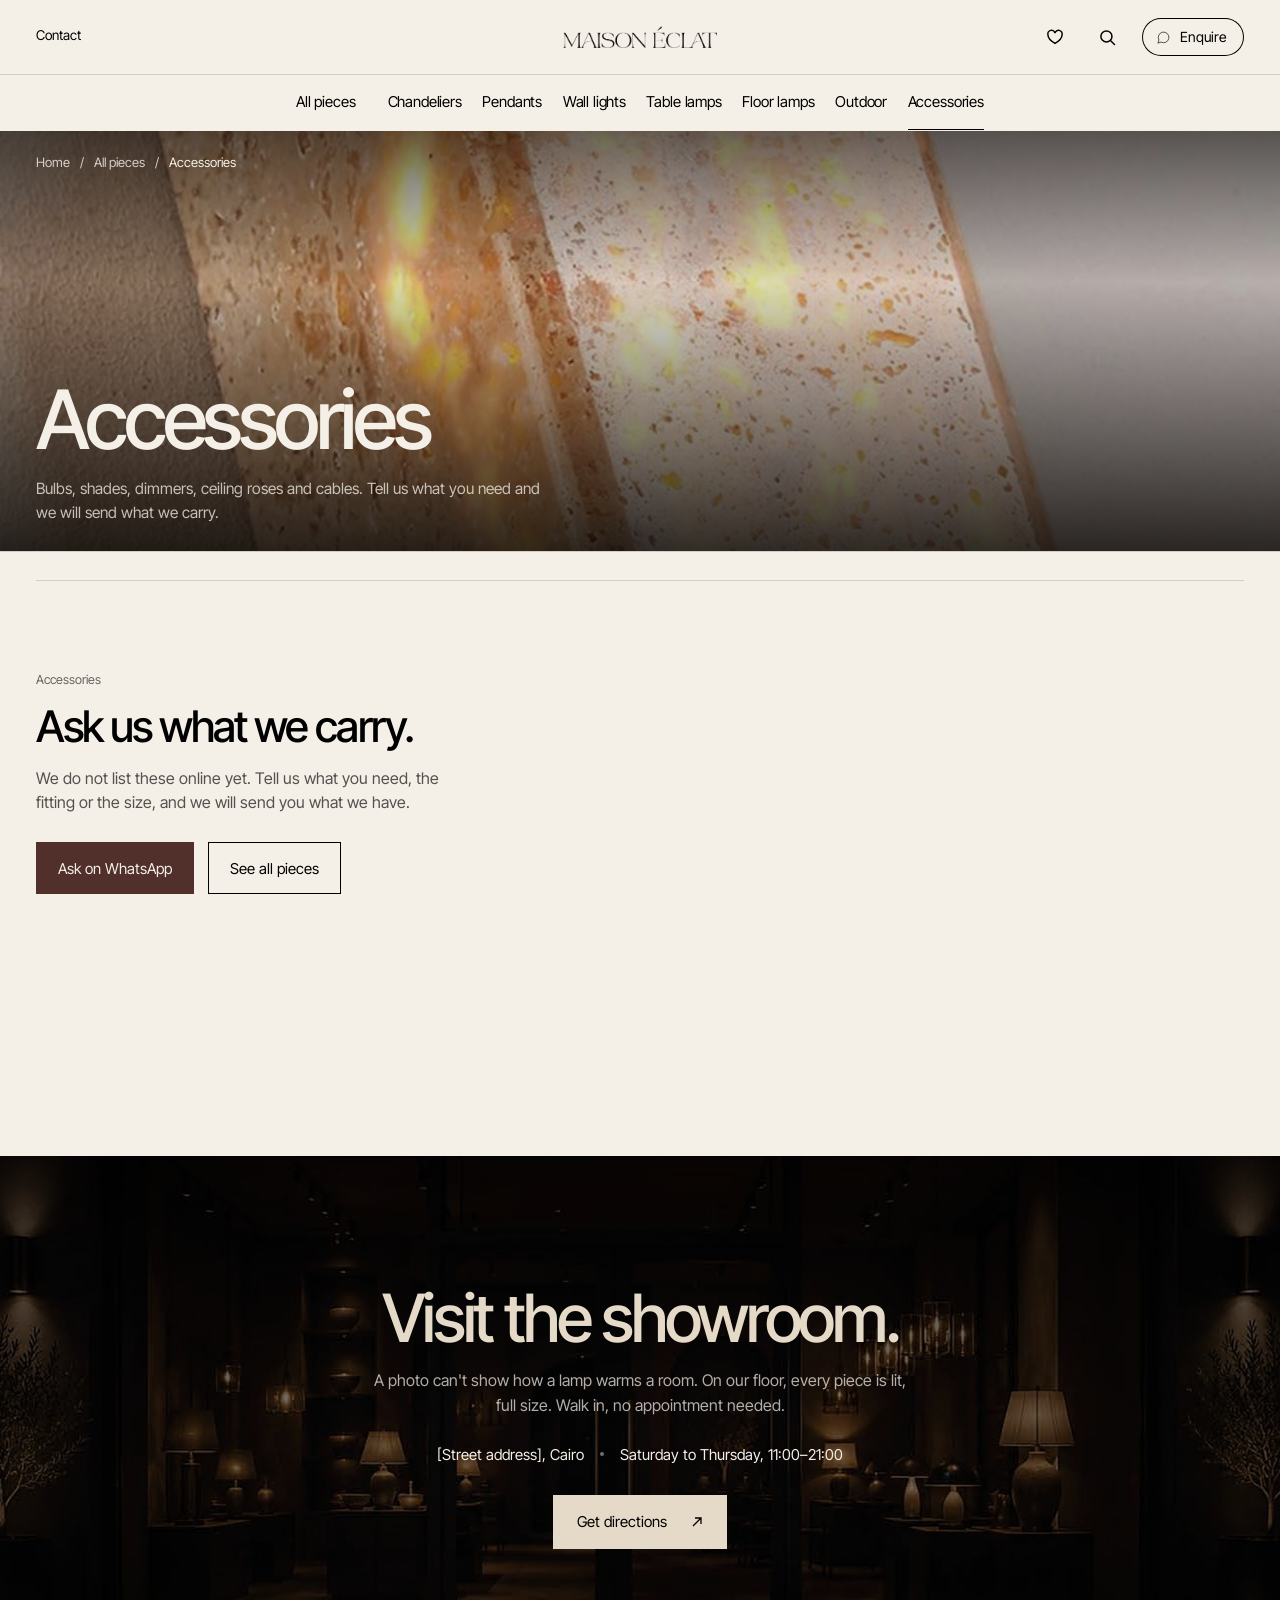
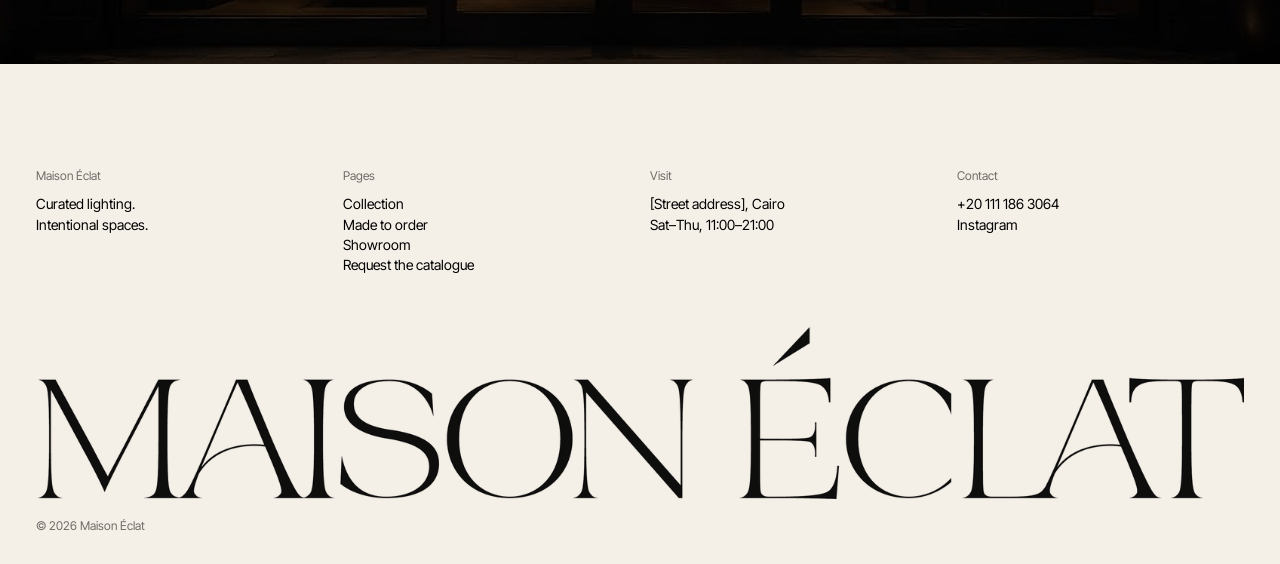
==== commit 6863c0b0: "Add files via upload" ====
--- a/docs/accessories.html
+++ b/docs/accessories.html
@@ -4,7 +4,7 @@
 <meta charset="utf-8"/>
 <meta content="width=device-width, initial-scale=1" name="viewport"/>
 <title>Accessories | Maison Éclat</title>
-<meta content="Bulbs, shades, dimmers, ceiling roses and cords at Maison Éclat, Cairo." name="description"/>
+<meta content="Bulbs, shades, dimmers, ceiling roses and cords at Maison Éclat, Cairo." name="description"/><meta property="og:type" content="website"/><meta property="og:site_name" content="Maison Éclat"/><meta property="og:title" content="Accessories | Maison Éclat"/><meta property="og:description" content="Bulbs, shades, dimmers, ceiling roses and cords at Maison Éclat, Cairo."/><meta property="og:image" content="https://fadyfouad0.github.io/maisoneclatwebsite/assets/ba7bd4a4912631602a867c2ac174a03a.jpg"/><meta name="twitter:card" content="summary_large_image"/>
 <link href="favicon-32.png" rel="icon" sizes="32x32" type="image/png"/>
 <link href="favicon.svg" rel="icon" type="image/svg+xml"/>
 <link href="favicon-512.png" rel="icon" sizes="512x512" type="image/png"/>
@@ -19,7 +19,7 @@
 <body class="has-phone">
 <div class="d3" data-dc-tpl="13" data-page="Accessories">
 <header class="sh-bar px">
-<div class="nv nv-cold"><div class="nv-top px"><div class="nv-u nv-u1"><button aria-expanded="false" aria-label="Open the menu" class="nb-mb" type="button"><i aria-hidden="true"></i><i aria-hidden="true"></i></button><a class="nv-ul" href="showroom.html">Contact</a></div><a aria-label="Maison Éclat, home" class="nv-wm" href="index.html"><span class="wm" style="width: 160px;"></span></a><div class="nv-u nv-u2"><button aria-expanded="false" aria-label="Show your saved pieces" class="nb-sv" type="button"><svg aria-hidden="true" fill="none" height="18" stroke="currentColor" stroke-width="1.3" viewbox="0 0 16 16" width="18"><path d="M8 13.6S1.7 9.9 1.7 5.9A3.15 3.15 0 0 1 8 4.6a3.15 3.15 0 0 1 6.3 1.3c0 4-6.3 7.7-6.3 7.7z"></path></svg><sup><span class="sc-interp">0</span></sup></button><button aria-label="Search the collection" class="nb-i nv-si" type="button"><svg aria-hidden="true" fill="none" height="17" stroke="currentColor" stroke-width="1.4" viewbox="0 0 16 16" width="17"><circle cx="7" cy="7" r="5.2"></circle><path d="M10.8 10.8 15 15"></path></svg></button><a class="nb-cta" href="https://wa.me/201111863064?text=Hello%20Maison%20%C3%89clat%2C%20I%20have%20a%20question%20about%20a%20piece." rel="noopener" target="_blank"><svg aria-hidden="true" class="wam" fill="none" height="15" stroke="currentColor" stroke-width="1.5" viewbox="0 0 24 24" width="15"><path d="M3 21l1.7-5A8.5 8.5 0 1 1 8 19.3z"></path></svg><span>Enquire</span></a></div></div><div class="nv-row px"><nav aria-label="Collection" class="nv-ls"><a class="nv-b nv-b2" href="collection.html">All pieces</a><span class="nv-i"><a class="nv-b" href="chandeliers.html">Chandeliers</a><div class="nv-p"><div class="nv-pw px"><div class="nv-col"><span class="nv-k">Collections</span><a href="chandeliers.html#classic">Classic collection</a><a href="chandeliers.html#modern">Modern collection</a><a href="chandeliers.html#glass">Glass collection</a></div><div class="nv-col"><span class="nv-k">Pieces</span><a class="nv-pl" href="piece.html?p=desert-rose">Desert Rose</a><a class="nv-pl" href="piece.html?p=desert-rose">Branch</a><a class="nv-pl" href="piece.html?p=desert-rose">Spiral</a><a class="nv-pl" href="piece.html?p=desert-rose">Waterfall Column</a><a class="nv-all" href="chandeliers.html"><span>All chandeliers</span><svg aria-hidden="true" fill="none" height="10" stroke="currentColor" viewbox="0 0 16 10" width="16"><path d="M0 5h15M11 1l4 4-4 4"></path></svg></a></div><div class="nv-pv"><a class="nv-c def" href="piece.html?p=desert-rose"><span class="nv-sm"><img alt="Desert Rose" src="assets/161d7544adaf3555a5c7c3f9e8e49911.webp"/></span><span class="nv-sx"><span class="nv-sk">The statement piece</span><b>Desert Rose</b><em>Glass, gilded metal</em><span class="nv-sp">From EGP 148,000</span></span></a><a class="nv-c nvpv" href="piece.html?p=desert-rose"><span class="nv-sm"><img alt="Desert Rose" src="assets/161d7544adaf3555a5c7c3f9e8e49911.webp"/></span><span class="nv-sx"><span class="nv-sk">See the piece</span><b>Desert Rose</b><em>Glass, gilded metal</em><span class="nv-sp">From EGP 148,000</span></span></a><a class="nv-c nvpv" href="piece.html?p=branch"><span class="nv-sm"><img alt="Branch" src="assets/2b227a72a7ec6e00573e0648a656e3c6.webp"/></span><span class="nv-sx"><span class="nv-sk">See the piece</span><b>Branch</b><em>Crystal, brass</em><span class="nv-sp">EGP 185,000</span></span></a><a class="nv-c nvpv" href="piece.html?p=spiral"><span class="nv-sm"><img alt="Spiral" src="assets/7345e2e78b6c7c5b1e20e24486b006a8.webp"/></span><span class="nv-sx"><span class="nv-sk">See the piece</span><b>Spiral</b><em>Crystal, chrome</em><span class="nv-sp">From EGP 96,000</span></span></a><a class="nv-c nvpv" href="piece.html?p=waterfall-column"><span class="nv-sm"><img alt="Waterfall Column" src="assets/e0e13a2b151fdf653414b2777e8ae5de.webp"/></span><span class="nv-sx"><span class="nv-sk">See the piece</span><b>Waterfall Column</b><em>Crystal</em><span class="nv-sp">On request</span></span></a></div></div></div></span><span class="nv-i"><a class="nv-b" href="pendants.html">Pendants</a><div class="nv-p"><div class="nv-pw px two"><div class="nv-col"><span class="nv-k">Pieces</span><a class="nv-pl" href="piece.html?p=prism">Prism</a><a class="nv-pl" href="piece.html?p=prism">Evette</a><a class="nv-pl" href="piece.html?p=prism">Mirza</a><a class="nv-pl" href="piece.html?p=prism">Lantern</a><a class="nv-all" href="pendants.html"><span>All pendants</span><svg aria-hidden="true" fill="none" height="10" stroke="currentColor" viewbox="0 0 16 10" width="16"><path d="M0 5h15M11 1l4 4-4 4"></path></svg></a></div><div class="nv-pv"><a class="nv-c def" href="piece.html?p=prism"><span class="nv-sm"><img alt="Prism" src="assets/1299a019108e423f42d9e288007b2902.webp"/></span><span class="nv-sx"><span class="nv-sk">The statement piece</span><b>Prism</b><em>Coloured crystal</em><span class="nv-sp">EGP 42,000</span></span></a><a class="nv-c nvpv" href="piece.html?p=prism"><span class="nv-sm"><img alt="Prism" src="assets/1299a019108e423f42d9e288007b2902.webp"/></span><span class="nv-sx"><span class="nv-sk">See the piece</span><b>Prism</b><em>Coloured crystal</em><span class="nv-sp">EGP 42,000</span></span></a><a class="nv-c nvpv" href="piece.html?p=evette"><span class="nv-sm"><img alt="Evette" src="assets/e4f3b8eaede5a2e6843042b1c167b238.webp"/></span><span class="nv-sx"><span class="nv-sk">See the piece</span><b>Evette</b><em>Smoked glass, brass</em><span class="nv-sp">EGP 16,800</span></span></a><a class="nv-c nvpv" href="piece.html?p=mirza"><span class="nv-sm"><img alt="Mirza" src="assets/44ac0b63d1808f04ef20f3b6501ed9cb.webp"/></span><span class="nv-sx"><span class="nv-sk">See the piece</span><b>Mirza</b><em>Glass, wood</em><span class="nv-sp">On request</span></span></a><a class="nv-c nvpv" href="piece.html?p=lantern"><span class="nv-sm"><img alt="Lantern" src="assets/0bec61b82d9d845c0ccecc4bb3849c14.webp"/></span><span class="nv-sx"><span class="nv-sk">See the piece</span><b>Lantern</b><em>Metal, opal glass</em><span class="nv-sp">EGP 11,200</span></span></a></div></div></div></span><span class="nv-i"><a class="nv-b" href="wall-lights.html">Wall lights</a><div class="nv-p"><div class="nv-pw px two"><div class="nv-col"><span class="nv-k">Pieces</span><a class="nv-pl" href="piece.html?p=stacked-alabaster">Stacked Alabaster</a><a class="nv-pl" href="piece.html?p=stacked-alabaster">Oval</a><a class="nv-pl" href="piece.html?p=stacked-alabaster">Petal</a><a class="nv-pl" href="piece.html?p=stacked-alabaster">Formosa</a><a class="nv-all" href="wall-lights.html"><span>All wall lights</span><svg aria-hidden="true" fill="none" height="10" stroke="currentColor" viewbox="0 0 16 10" width="16"><path d="M0 5h15M11 1l4 4-4 4"></path></svg></a></div><div class="nv-pv"><a class="nv-c def" href="piece.html?p=stacked-alabaster"><span class="nv-sm"><img alt="Stacked Alabaster" src="assets/55c3eedc41c176a95378549bb8019d7a.webp"/></span><span class="nv-sx"><span class="nv-sk">The statement piece</span><b>Stacked Alabaster</b><em>Alabaster, brass</em><span class="nv-sp">EGP 19,500</span></span></a><a class="nv-c nvpv" href="piece.html?p=stacked-alabaster"><span class="nv-sm"><img alt="Stacked Alabaster" src="assets/55c3eedc41c176a95378549bb8019d7a.webp"/></span><span class="nv-sx"><span class="nv-sk">See the piece</span><b>Stacked Alabaster</b><em>Alabaster, brass</em><span class="nv-sp">EGP 19,500</span></span></a><a class="nv-c nvpv" href="piece.html?p=oval"><span class="nv-sm"><img alt="Oval" src="assets/8e643a083cf4c824cb2175f503297165.webp"/></span><span class="nv-sx"><span class="nv-sk">See the piece</span><b>Oval</b><em>Alabaster</em><span class="nv-sp">EGP 21,000</span></span></a><a class="nv-c nvpv" href="piece.html?p=petal"><span class="nv-sm"><img alt="Petal" src="assets/286ad7222d1efd08d86ab4639a7570b2.webp"/></span><span class="nv-sx"><span class="nv-sk">See the piece</span><b>Petal</b><em>Alabaster</em><span class="nv-sp">EGP 14,500</span></span></a><a class="nv-c nvpv" href="piece.html?p=formosa"><span class="nv-sm"><img alt="Formosa" src="assets/4733f0b7d663e05d6c4eee8dcdc4c944.webp"/></span><span class="nv-sx"><span class="nv-sk">See the piece</span><b>Formosa</b><em>Marble, bronze</em><span class="nv-sp">EGP 24,000</span></span></a></div></div></div></span><span class="nv-i"><a class="nv-b" href="table-lamps.html">Table lamps</a><div class="nv-p"><div class="nv-pw px two"><div class="nv-col"><span class="nv-k">Pieces</span><a class="nv-pl" href="piece.html?p=tivaro">Mushroom</a><a class="nv-pl" href="piece.html?p=tivaro">Tivaro</a><a class="nv-pl" href="piece.html?p=tivaro">Crystal Waterfall</a><a class="nv-all" href="table-lamps.html"><span>All table lamps</span><svg aria-hidden="true" fill="none" height="10" stroke="currentColor" viewbox="0 0 16 10" width="16"><path d="M0 5h15M11 1l4 4-4 4"></path></svg></a></div><div class="nv-pv"><a class="nv-c def" href="piece.html?p=tivaro"><span class="nv-sm"><img alt="Tivaro" src="assets/2518200d46ae546dc89507ffa08bab92.webp"/></span><span class="nv-sx"><span class="nv-sk">The statement piece</span><b>Tivaro</b><em>Travertine</em><span class="nv-sp">EGP 26,000</span></span></a><a class="nv-c nvpv" href="piece.html?p=mushroom"><span class="nv-sm"><img alt="Mushroom" src="assets/a6cf27a4dba06b9fb7057b75b2ebd129.webp"/></span><span class="nv-sx"><span class="nv-sk">See the piece</span><b>Mushroom</b><em>Travertine, metal</em><span class="nv-sp">EGP 12,500</span></span></a><a class="nv-c nvpv" href="piece.html?p=tivaro"><span class="nv-sm"><img alt="Tivaro" src="assets/2518200d46ae546dc89507ffa08bab92.webp"/></span><span class="nv-sx"><span class="nv-sk">See the piece</span><b>Tivaro</b><em>Travertine</em><span class="nv-sp">EGP 26,000</span></span></a><a class="nv-c nvpv" href="piece.html?p=crystal-waterfall"><span class="nv-sm"><img alt="Crystal Waterfall" src="assets/fa04153e085896e1be23d315075e6703.webp"/></span><span class="nv-sx"><span class="nv-sk">See the piece</span><b>Crystal Waterfall</b><em>Crystal, chrome</em><span class="nv-sp">EGP 32,000</span></span></a></div></div></div></span><span class="nv-i"><a class="nv-b" href="floor-lamps.html">Floor lamps</a><div class="nv-p"><div class="nv-pw px two"><div class="nv-col"><span class="nv-k">Pieces</span><a class="nv-pl" href="piece.html?p=totem">Totem</a><a class="nv-all" href="floor-lamps.html"><span>All floor lamps</span><svg aria-hidden="true" fill="none" height="10" stroke="currentColor" viewbox="0 0 16 10" width="16"><path d="M0 5h15M11 1l4 4-4 4"></path></svg></a></div><div class="nv-pv"><a class="nv-c def" href="piece.html?p=totem"><span class="nv-sm"><img alt="Totem" src="assets/95cddb35463c74a8410fdbba63c231b1.webp"/></span><span class="nv-sx"><span class="nv-sk">The statement piece</span><b>Totem</b><em>Alabaster</em><span class="nv-sp">EGP 58,000</span></span></a><a class="nv-c nvpv" href="piece.html?p=totem"><span class="nv-sm"><img alt="Totem" src="assets/95cddb35463c74a8410fdbba63c231b1.webp"/></span><span class="nv-sx"><span class="nv-sk">See the piece</span><b>Totem</b><em>Alabaster</em><span class="nv-sp">EGP 58,000</span></span></a></div></div></div></span><span class="nv-i"><a class="nv-b" href="outdoor.html">Outdoor</a><div class="nv-p"><div class="nv-pw px two"><div class="nv-col"><span class="nv-k">Pieces</span><a class="nv-pl" href="piece.html?p=pebble">Pebble</a><a class="nv-all" href="outdoor.html"><span>All outdoor</span><svg aria-hidden="true" fill="none" height="10" stroke="currentColor" viewbox="0 0 16 10" width="16"><path d="M0 5h15M11 1l4 4-4 4"></path></svg></a></div><div class="nv-pv"><a class="nv-c def" href="piece.html?p=pebble"><span class="nv-sm"><img alt="Pebble" src="assets/7d35291b5eab7c91e36046d24f7003be.webp"/></span><span class="nv-sx"><span class="nv-sk">The statement piece</span><b>Pebble</b><em>Stone composite</em><span class="nv-sp">EGP 9,800</span></span></a><a class="nv-c nvpv" href="piece.html?p=pebble"><span class="nv-sm"><img alt="Pebble" src="assets/7d35291b5eab7c91e36046d24f7003be.webp"/></span><span class="nv-sx"><span class="nv-sk">See the piece</span><b>Pebble</b><em>Stone composite</em><span class="nv-sp">EGP 9,800</span></span></a></div></div></div></span><span class="nv-i"><a class="nv-b on" href="accessories.html">Accessories</a><div class="nv-p"><div class="nv-pw px"><div class="nv-col"><span class="nv-k">Collections</span><a href="accessories.html">Bulbs</a><a href="accessories.html">Shades</a><a href="accessories.html">Dimmers and switches</a><a href="accessories.html">Ceiling roses</a><a href="accessories.html">Cords and cables</a></div><div class="nv-col"><span class="nv-k">Pieces</span><a class="nv-pl" href="collection.html">Care kit</a><a class="nv-pl" href="collection.html">Crystal cleaner</a><a class="nv-pl" href="collection.html">Spare glass</a><a class="nv-all" href="accessories.html"><span>All accessories</span><svg aria-hidden="true" fill="none" height="10" stroke="currentColor" viewbox="0 0 16 10" width="16"><path d="M0 5h15M11 1l4 4-4 4"></path></svg></a></div><div class="nv-pv"><a class="nv-c def" href="collection.html"><span class="nv-sm"><img alt="Care kit" src="data:image/svg+xml,%3Csvg xmlns='http://www.w3.org/2000/svg' width='420' height='420'%3E%3Crect x='10' y='10' width='400' height='400' fill='none' stroke='%23CBBBA4' stroke-width='1.4' stroke-dasharray='8 8'/%3E%3Ctext x='210' y='216' text-anchor='middle' font-family='Inter Tight, Helvetica, sans-serif' font-size='15' fill='%23907F6B'%3EPhoto to come%3C/text%3E%3C/svg%3E"/></span><span class="nv-sx"><span class="nv-sk">The statement piece</span><b>Care kit</b><em>[Material]</em><span class="nv-sp">From [EGP 0,000]</span></span></a><a class="nv-c nvpv" href="collection.html"><span class="nv-sm"><img alt="Care kit" src="data:image/svg+xml,%3Csvg xmlns='http://www.w3.org/2000/svg' width='420' height='420'%3E%3Crect x='10' y='10' width='400' height='400' fill='none' stroke='%23CBBBA4' stroke-width='1.4' stroke-dasharray='8 8'/%3E%3Ctext x='210' y='216' text-anchor='middle' font-family='Inter Tight, Helvetica, sans-serif' font-size='15' fill='%23907F6B'%3EPhoto to come%3C/text%3E%3C/svg%3E"/></span><span class="nv-sx"><span class="nv-sk">See the piece</span><b>Care kit</b><em>[Material]</em><span class="nv-sp">From [EGP 0,000]</span></span></a><a class="nv-c nvpv" href="collection.html"><span class="nv-sm"><img alt="Crystal cleaner" src="data:image/svg+xml,%3Csvg xmlns='http://www.w3.org/2000/svg' width='420' height='420'%3E%3Crect x='10' y='10' width='400' height='400' fill='none' stroke='%23CBBBA4' stroke-width='1.4' stroke-dasharray='8 8'/%3E%3Ctext x='210' y='216' text-anchor='middle' font-family='Inter Tight, Helvetica, sans-serif' font-size='15' fill='%23907F6B'%3EPhoto to come%3C/text%3E%3C/svg%3E"/></span><span class="nv-sx"><span class="nv-sk">See the piece</span><b>Crystal cleaner</b><em>[Material]</em><span class="nv-sp">From [EGP 0,000]</span></span></a><a class="nv-c nvpv" href="collection.html"><span class="nv-sm"><img alt="Spare glass" src="data:image/svg+xml,%3Csvg xmlns='http://www.w3.org/2000/svg' width='420' height='420'%3E%3Crect x='10' y='10' width='400' height='400' fill='none' stroke='%23CBBBA4' stroke-width='1.4' stroke-dasharray='8 8'/%3E%3Ctext x='210' y='216' text-anchor='middle' font-family='Inter Tight, Helvetica, sans-serif' font-size='15' fill='%23907F6B'%3EPhoto to come%3C/text%3E%3C/svg%3E"/></span><span class="nv-sx"><span class="nv-sk">See the piece</span><b>Spare glass</b><em>[Material]</em><span class="nv-sp">From [EGP 0,000]</span></span></a></div></div></div></span></nav></div></div>
+<div class="nv nv-cold"><div class="nv-top px"><div class="nv-u nv-u1"><button aria-expanded="false" aria-label="Open the menu" class="nb-mb" type="button"><i aria-hidden="true"></i><i aria-hidden="true"></i></button><a class="nv-ul" href="showroom.html">Contact</a></div><a aria-label="Maison Éclat, home" class="nv-wm" href="index.html"><span class="wm" style="width: 160px;"></span></a><div class="nv-u nv-u2"><button aria-expanded="false" aria-label="Show your saved pieces" class="nb-sv" type="button"><svg aria-hidden="true" fill="none" height="18" stroke="currentColor" stroke-width="1.3" viewbox="0 0 16 16" width="18"><path d="M8 13.6S1.7 9.9 1.7 5.9A3.15 3.15 0 0 1 8 4.6a3.15 3.15 0 0 1 6.3 1.3c0 4-6.3 7.7-6.3 7.7z"></path></svg><sup><span class="sc-interp">0</span></sup></button><button aria-label="Search the collection" class="nb-i nv-si" type="button"><svg aria-hidden="true" fill="none" height="17" stroke="currentColor" stroke-width="1.4" viewbox="0 0 16 16" width="17"><circle cx="7" cy="7" r="5.2"></circle><path d="M10.8 10.8 15 15"></path></svg></button><a class="nb-cta" href="https://wa.me/201111863064?text=Hello%20Maison%20%C3%89clat%2C%20I%20have%20a%20question%20about%20a%20piece." rel="noopener" target="_blank"><svg aria-hidden="true" class="wam" fill="none" height="15" stroke="currentColor" stroke-width="1.5" viewbox="0 0 24 24" width="15"><path d="M3 21l1.7-5A8.5 8.5 0 1 1 8 19.3z"></path></svg><span>Enquire</span></a></div></div><div class="nv-row px"><nav aria-label="Collection" class="nv-ls"><a class="nv-b nv-b2" href="collection.html">All pieces</a><span class="nv-i"><a class="nv-b" href="chandeliers.html">Chandeliers</a><div class="nv-p"><div class="nv-pw px"><div class="nv-col"><span class="nv-k">Collections</span><a href="chandeliers.html#classic">Classic collection</a><a href="chandeliers.html#modern">Modern collection</a><a href="chandeliers.html#glass">Glass collection</a></div><div class="nv-col"><span class="nv-k">Pieces</span><a class="nv-pl" href="piece.html?p=desert-rose">Desert Rose</a><a class="nv-pl" href="piece.html?p=branch">Branch</a><a class="nv-pl" href="piece.html?p=spiral">Spiral</a><a class="nv-pl" href="piece.html?p=waterfall-column">Waterfall Column</a><a class="nv-all" href="chandeliers.html"><span>All chandeliers</span><svg aria-hidden="true" fill="none" height="10" stroke="currentColor" viewbox="0 0 16 10" width="16"><path d="M0 5h15M11 1l4 4-4 4"></path></svg></a></div><div class="nv-pv"><a class="nv-c def" href="piece.html?p=desert-rose"><span class="nv-sm"><img alt="Desert Rose" src="assets/161d7544adaf3555a5c7c3f9e8e49911.webp" loading="lazy" decoding="async"/></span><span class="nv-sx"><span class="nv-sk">The statement piece</span><b>Desert Rose</b><em>Glass, gilded metal</em><span class="nv-sp">From EGP 148,000</span></span></a><a class="nv-c nvpv" href="piece.html?p=desert-rose"><span class="nv-sm"><img alt="Desert Rose" src="assets/161d7544adaf3555a5c7c3f9e8e49911.webp" loading="lazy" decoding="async"/></span><span class="nv-sx"><span class="nv-sk">See the piece</span><b>Desert Rose</b><em>Glass, gilded metal</em><span class="nv-sp">From EGP 148,000</span></span></a><a class="nv-c nvpv" href="piece.html?p=branch"><span class="nv-sm"><img alt="Branch" src="assets/2b227a72a7ec6e00573e0648a656e3c6.webp" loading="lazy" decoding="async"/></span><span class="nv-sx"><span class="nv-sk">See the piece</span><b>Branch</b><em>Crystal, brass</em><span class="nv-sp">EGP 185,000</span></span></a><a class="nv-c nvpv" href="piece.html?p=spiral"><span class="nv-sm"><img alt="Spiral" src="assets/7345e2e78b6c7c5b1e20e24486b006a8.webp" loading="lazy" decoding="async"/></span><span class="nv-sx"><span class="nv-sk">See the piece</span><b>Spiral</b><em>Crystal, chrome</em><span class="nv-sp">From EGP 96,000</span></span></a><a class="nv-c nvpv" href="piece.html?p=waterfall-column"><span class="nv-sm"><img alt="Waterfall Column" src="assets/e0e13a2b151fdf653414b2777e8ae5de.webp" loading="lazy" decoding="async"/></span><span class="nv-sx"><span class="nv-sk">See the piece</span><b>Waterfall Column</b><em>Crystal</em><span class="nv-sp">On request</span></span></a></div></div></div></span><span class="nv-i"><a class="nv-b" href="pendants.html">Pendants</a><div class="nv-p"><div class="nv-pw px two"><div class="nv-col"><span class="nv-k">Pieces</span><a class="nv-pl" href="piece.html?p=prism">Prism</a><a class="nv-pl" href="piece.html?p=evette">Evette</a><a class="nv-pl" href="piece.html?p=mirza">Mirza</a><a class="nv-pl" href="piece.html?p=lantern">Lantern</a><a class="nv-all" href="pendants.html"><span>All pendants</span><svg aria-hidden="true" fill="none" height="10" stroke="currentColor" viewbox="0 0 16 10" width="16"><path d="M0 5h15M11 1l4 4-4 4"></path></svg></a></div><div class="nv-pv"><a class="nv-c def" href="piece.html?p=prism"><span class="nv-sm"><img alt="Prism" src="assets/1299a019108e423f42d9e288007b2902.webp" loading="lazy" decoding="async"/></span><span class="nv-sx"><span class="nv-sk">The statement piece</span><b>Prism</b><em>Coloured crystal</em><span class="nv-sp">EGP 42,000</span></span></a><a class="nv-c nvpv" href="piece.html?p=prism"><span class="nv-sm"><img alt="Prism" src="assets/1299a019108e423f42d9e288007b2902.webp" loading="lazy" decoding="async"/></span><span class="nv-sx"><span class="nv-sk">See the piece</span><b>Prism</b><em>Coloured crystal</em><span class="nv-sp">EGP 42,000</span></span></a><a class="nv-c nvpv" href="piece.html?p=evette"><span class="nv-sm"><img alt="Evette" src="assets/e4f3b8eaede5a2e6843042b1c167b238.webp" loading="lazy" decoding="async"/></span><span class="nv-sx"><span class="nv-sk">See the piece</span><b>Evette</b><em>Smoked glass, brass</em><span class="nv-sp">EGP 16,800</span></span></a><a class="nv-c nvpv" href="piece.html?p=mirza"><span class="nv-sm"><img alt="Mirza" src="assets/44ac0b63d1808f04ef20f3b6501ed9cb.webp" loading="lazy" decoding="async"/></span><span class="nv-sx"><span class="nv-sk">See the piece</span><b>Mirza</b><em>Glass, wood</em><span class="nv-sp">On request</span></span></a><a class="nv-c nvpv" href="piece.html?p=lantern"><span class="nv-sm"><img alt="Lantern" src="assets/0bec61b82d9d845c0ccecc4bb3849c14.webp" loading="lazy" decoding="async"/></span><span class="nv-sx"><span class="nv-sk">See the piece</span><b>Lantern</b><em>Metal, opal glass</em><span class="nv-sp">EGP 11,200</span></span></a></div></div></div></span><span class="nv-i"><a class="nv-b" href="wall-lights.html">Wall lights</a><div class="nv-p"><div class="nv-pw px two"><div class="nv-col"><span class="nv-k">Pieces</span><a class="nv-pl" href="piece.html?p=stacked-alabaster">Stacked Alabaster</a><a class="nv-pl" href="piece.html?p=oval">Oval</a><a class="nv-pl" href="piece.html?p=petal">Petal</a><a class="nv-pl" href="piece.html?p=formosa">Formosa</a><a class="nv-all" href="wall-lights.html"><span>All wall lights</span><svg aria-hidden="true" fill="none" height="10" stroke="currentColor" viewbox="0 0 16 10" width="16"><path d="M0 5h15M11 1l4 4-4 4"></path></svg></a></div><div class="nv-pv"><a class="nv-c def" href="piece.html?p=stacked-alabaster"><span class="nv-sm"><img alt="Stacked Alabaster" src="assets/55c3eedc41c176a95378549bb8019d7a.webp" loading="lazy" decoding="async"/></span><span class="nv-sx"><span class="nv-sk">The statement piece</span><b>Stacked Alabaster</b><em>Alabaster, brass</em><span class="nv-sp">EGP 19,500</span></span></a><a class="nv-c nvpv" href="piece.html?p=stacked-alabaster"><span class="nv-sm"><img alt="Stacked Alabaster" src="assets/55c3eedc41c176a95378549bb8019d7a.webp" loading="lazy" decoding="async"/></span><span class="nv-sx"><span class="nv-sk">See the piece</span><b>Stacked Alabaster</b><em>Alabaster, brass</em><span class="nv-sp">EGP 19,500</span></span></a><a class="nv-c nvpv" href="piece.html?p=oval"><span class="nv-sm"><img alt="Oval" src="assets/8e643a083cf4c824cb2175f503297165.webp" loading="lazy" decoding="async"/></span><span class="nv-sx"><span class="nv-sk">See the piece</span><b>Oval</b><em>Alabaster</em><span class="nv-sp">EGP 21,000</span></span></a><a class="nv-c nvpv" href="piece.html?p=petal"><span class="nv-sm"><img alt="Petal" src="assets/286ad7222d1efd08d86ab4639a7570b2.webp" loading="lazy" decoding="async"/></span><span class="nv-sx"><span class="nv-sk">See the piece</span><b>Petal</b><em>Alabaster</em><span class="nv-sp">EGP 14,500</span></span></a><a class="nv-c nvpv" href="piece.html?p=formosa"><span class="nv-sm"><img alt="Formosa" src="assets/4733f0b7d663e05d6c4eee8dcdc4c944.webp" loading="lazy" decoding="async"/></span><span class="nv-sx"><span class="nv-sk">See the piece</span><b>Formosa</b><em>Marble, bronze</em><span class="nv-sp">EGP 24,000</span></span></a></div></div></div></span><span class="nv-i"><a class="nv-b" href="table-lamps.html">Table lamps</a><div class="nv-p"><div class="nv-pw px two"><div class="nv-col"><span class="nv-k">Pieces</span><a class="nv-pl" href="piece.html?p=mushroom">Mushroom</a><a class="nv-pl" href="piece.html?p=tivaro">Tivaro</a><a class="nv-pl" href="piece.html?p=crystal-waterfall">Crystal Waterfall</a><a class="nv-all" href="table-lamps.html"><span>All table lamps</span><svg aria-hidden="true" fill="none" height="10" stroke="currentColor" viewbox="0 0 16 10" width="16"><path d="M0 5h15M11 1l4 4-4 4"></path></svg></a></div><div class="nv-pv"><a class="nv-c def" href="piece.html?p=tivaro"><span class="nv-sm"><img alt="Tivaro" src="assets/2518200d46ae546dc89507ffa08bab92.webp" loading="lazy" decoding="async"/></span><span class="nv-sx"><span class="nv-sk">The statement piece</span><b>Tivaro</b><em>Travertine</em><span class="nv-sp">EGP 26,000</span></span></a><a class="nv-c nvpv" href="piece.html?p=mushroom"><span class="nv-sm"><img alt="Mushroom" src="assets/a6cf27a4dba06b9fb7057b75b2ebd129.webp" loading="lazy" decoding="async"/></span><span class="nv-sx"><span class="nv-sk">See the piece</span><b>Mushroom</b><em>Travertine, metal</em><span class="nv-sp">EGP 12,500</span></span></a><a class="nv-c nvpv" href="piece.html?p=tivaro"><span class="nv-sm"><img alt="Tivaro" src="assets/2518200d46ae546dc89507ffa08bab92.webp" loading="lazy" decoding="async"/></span><span class="nv-sx"><span class="nv-sk">See the piece</span><b>Tivaro</b><em>Travertine</em><span class="nv-sp">EGP 26,000</span></span></a><a class="nv-c nvpv" href="piece.html?p=crystal-waterfall"><span class="nv-sm"><img alt="Crystal Waterfall" src="assets/fa04153e085896e1be23d315075e6703.webp" loading="lazy" decoding="async"/></span><span class="nv-sx"><span class="nv-sk">See the piece</span><b>Crystal Waterfall</b><em>Crystal, chrome</em><span class="nv-sp">EGP 32,000</span></span></a></div></div></div></span><span class="nv-i"><a class="nv-b" href="floor-lamps.html">Floor lamps</a><div class="nv-p"><div class="nv-pw px two"><div class="nv-col"><span class="nv-k">Pieces</span><a class="nv-pl" href="piece.html?p=totem">Totem</a><a class="nv-all" href="floor-lamps.html"><span>All floor lamps</span><svg aria-hidden="true" fill="none" height="10" stroke="currentColor" viewbox="0 0 16 10" width="16"><path d="M0 5h15M11 1l4 4-4 4"></path></svg></a></div><div class="nv-pv"><a class="nv-c def" href="piece.html?p=totem"><span class="nv-sm"><img alt="Totem" src="assets/95cddb35463c74a8410fdbba63c231b1.webp" loading="lazy" decoding="async"/></span><span class="nv-sx"><span class="nv-sk">The statement piece</span><b>Totem</b><em>Alabaster</em><span class="nv-sp">EGP 58,000</span></span></a><a class="nv-c nvpv" href="piece.html?p=totem"><span class="nv-sm"><img alt="Totem" src="assets/95cddb35463c74a8410fdbba63c231b1.webp" loading="lazy" decoding="async"/></span><span class="nv-sx"><span class="nv-sk">See the piece</span><b>Totem</b><em>Alabaster</em><span class="nv-sp">EGP 58,000</span></span></a></div></div></div></span><span class="nv-i"><a class="nv-b" href="outdoor.html">Outdoor</a><div class="nv-p"><div class="nv-pw px two"><div class="nv-col"><span class="nv-k">Pieces</span><a class="nv-pl" href="piece.html?p=pebble">Pebble</a><a class="nv-all" href="outdoor.html"><span>All outdoor</span><svg aria-hidden="true" fill="none" height="10" stroke="currentColor" viewbox="0 0 16 10" width="16"><path d="M0 5h15M11 1l4 4-4 4"></path></svg></a></div><div class="nv-pv"><a class="nv-c def" href="piece.html?p=pebble"><span class="nv-sm"><img alt="Pebble" src="assets/7d35291b5eab7c91e36046d24f7003be.webp" loading="lazy" decoding="async"/></span><span class="nv-sx"><span class="nv-sk">The statement piece</span><b>Pebble</b><em>Stone composite</em><span class="nv-sp">EGP 9,800</span></span></a><a class="nv-c nvpv" href="piece.html?p=pebble"><span class="nv-sm"><img alt="Pebble" src="assets/7d35291b5eab7c91e36046d24f7003be.webp" loading="lazy" decoding="async"/></span><span class="nv-sx"><span class="nv-sk">See the piece</span><b>Pebble</b><em>Stone composite</em><span class="nv-sp">EGP 9,800</span></span></a></div></div></div></span><span class="nv-i"><a class="nv-b on" href="accessories.html">Accessories</a><div class="nv-p"><div class="nv-pw px"><div class="nv-col"><span class="nv-k">Collections</span><a href="accessories.html">Bulbs</a><a href="accessories.html">Shades</a><a href="accessories.html">Dimmers and switches</a><a href="accessories.html">Ceiling roses</a><a href="accessories.html">Cords and cables</a></div><div class="nv-col"><span class="nv-k">Ask us</span><a href="https://wa.me/201111863064?text=Hello%20Maison%20%C3%89clat%2C%20I%20am%20looking%20for%20an%20accessory." target="_blank" rel="noopener">Tell us what you need</a><a class="nv-all" href="accessories.html"><span>All accessories</span><svg aria-hidden="true" fill="none" height="10" stroke="currentColor" viewbox="0 0 16 10" width="16"><path d="M0 5h15M11 1l4 4-4 4"></path></svg></a></div></div></div></span></nav></div></div>
 </header>
 <section aria-labelledby="ct-h1" class="ct ch seen">
 <div class="ch-ph"><img alt="Light through a panel of travertine" src="assets/ee47cc834ef327f92992034cec4e92a0.jpg"/>
@@ -48,24 +48,24 @@
 <div class="d3-grid seen"></div>
   </section>
 <section aria-labelledby="d3-show-h" class="shb seen" id="d3-show">
-<img alt="" aria-hidden="true" class="shb-ph" src="assets/ecc6c0a2349127207ecc1fcbfc88dde3.jpg"/>
+<img alt="" aria-hidden="true" class="shb-ph" src="assets/ecc6c0a2349127207ecc1fcbfc88dde3.jpg" loading="lazy" decoding="async"/>
 <div class="shb-in rv">
 <h2 id="d3-show-h">Visit the showroom.</h2>
 <p>A photo can't show how a lamp warms a room. On our floor, every piece is lit, full size. Walk in, no appointment needed.</p>
-<div class="shb-rw"><span>[Street address], Cairo</span><i aria-hidden="true"></i><span>Saturday to Thursday, 11AM–9PM</span></div>
+<div class="shb-rw"><span>[Street address], Cairo</span><i aria-hidden="true"></i><span>Saturday to Thursday, 11:00–21:00</span></div>
 <a class="d3-btn shb-btn" href="https://www.google.com/maps/search/?api=1&amp;query=Maison%20%C3%89clat%20Cairo" rel="noopener" target="_blank"><span>Get directions</span><svg aria-hidden="true" fill="none" height="12" stroke="currentColor" stroke-width="1.3" viewbox="0 0 12 12" width="12"><path d="M2 10 10 2M4 2h6v6"></path></svg></a>
 </div>
 </section>
 
 <footer class="d3-foot px seen" id="d3-foot">
-<div class="d3-foot-t rv"><div><h4>Maison Éclat</h4><p>Curated lighting.<br/>Intentional spaces.</p></div><div><h4>Pages</h4><p><a href="collection.html">Collection</a><br/>Made to order<br/>Showroom<br/><a href="https://wa.me/201111863064?text=Hello%20Maison%20%C3%89clat%2C%20please%20send%20me%20the%202026%20catalogue.">Request the catalogue</a></p></div><div><h4>Visit</h4><p>[Street address], Cairo<br/>Sat–Thu, 11:00–21:00</p></div><div><h4>Contact</h4><p>+20 111 186 3064<br/>Instagram</p></div></div>
+<div class="d3-foot-t rv"><div><h4>Maison Éclat</h4><p>Curated lighting.<br/>Intentional spaces.</p></div><div><h4>Pages</h4><p><a href="collection.html">Collection</a><br/>Made to order<br/>Showroom<br/><a href="https://wa.me/201111863064?text=Hello%20Maison%20%C3%89clat%2C%20please%20send%20me%20the%202026%20catalogue.">Request the catalogue</a></p></div><div><h4>Visit</h4><p>[Street address], Cairo<br/>Sat–Thu, 11:00–21:00</p></div><div><h4>Contact</h4><p><a href="tel:+201111863064">+20 111 186 3064</a><br/>Instagram</p></div></div>
 <div class="d3-wmw"><span class="wm" style="width: 100%; color: rgb(0, 0, 0);"></span></div>
 <div class="d3-base"><span>© 2026 Maison Éclat</span></div>
 </footer>
 </div>
-<div class="ph" data-dc-tpl="13" data-page="Accessories"><div class="bar bar-l"><button aria-label="Open the menu" class="ic" type="button"><svg aria-hidden="true" fill="none" height="12" stroke="currentColor" stroke-width="1.5" viewbox="0 0 19 12" width="19"><path d="M0 1h19M0 11h19"></path></svg></button><span class="wm" style="width: 124px;"></span><span class="acts"><button aria-label="Search the collection" class="ic" type="button"><svg aria-hidden="true" fill="none" height="18" stroke="currentColor" stroke-width="1.3" viewbox="0 0 18 18" width="18"><circle cx="8" cy="8" r="6"></circle><path d="M12.4 12.4 17 17"></path></svg></button><button aria-label="Saved pieces" class="ic" type="button"><svg aria-hidden="true" fill="none" height="18" stroke="currentColor" stroke-width="1.3" viewbox="0 0 16 16" width="18"><path d="M8 13.6S1.7 9.9 1.7 5.9A3.15 3.15 0 0 1 8 4.6a3.15 3.15 0 0 1 6.3 1.3c0 4-6.3 7.7-6.3 7.7z"></path></svg></button></span></div><div class="cb"><a href="#">Home</a><span>/</span><a href="#">All pieces</a><span>/</span><b>Wall lights</b></div><div class="ph-band"><img alt="A wall light throwing a star of light across the wall" src="assets/9d6143d4228fa9815f023f04c1cf0456.jpg"/><div class="ph-in"><h1>Wall lights</h1><p>Alabaster, marble and glass, close to the wall.</p></div></div><div class="fl"><button class="fl-b" type="button"><svg aria-hidden="true" fill="none" height="13" stroke="currentColor" stroke-width="1.3" viewbox="0 0 15 13" width="15"><path d="M0 2.5h15M0 6.5h15M0 10.5h15"></path><circle cx="4.5" cy="2.5" fill="currentColor" r="1.8" stroke="none"></circle><circle cx="10" cy="6.5" fill="currentColor" r="1.8" stroke="none"></circle><circle cx="6" cy="10.5" fill="currentColor" r="1.8" stroke="none"></circle></svg><span>Filter</span></button><button class="fl-s" type="button"><span>Featured</span><svg aria-hidden="true" fill="none" height="6" stroke="currentColor" stroke-width="1.3" viewbox="0 0 10 6" width="10"><path d="M1 1l4 4 4-4"></path></svg></button></div><div class="g2 g2-t"><a class="pc" href="#"><span class="pc-m"><span class="pc-lb">New</span><button aria-label="Save Stacked Alabaster" class="pc-sv" type="button"><span><svg aria-hidden="true" class="svm" fill="none" height="18" stroke="currentColor" stroke-width="1.3" viewbox="0 0 16 16" width="18"><path class="svh" d="M8 13.6S1.7 9.9 1.7 5.9A3.15 3.15 0 0 1 8 4.6a3.15 3.15 0 0 1 6.3 1.3c0 4-6.3 7.7-6.3 7.7z"></path></svg></span></button><img alt="Stacked Alabaster" src="assets/55c3eedc41c176a95378549bb8019d7a.webp"/></span><span class="pc-t"><b>Stacked Alabaster</b><em>Wall light</em></span><span class="pc-p">EGP 19,500</span></a><a class="pc" href="#"><span class="pc-m"><span class="pc-lb">In the showroom</span><button aria-label="Save Oval" class="pc-sv" type="button"><span><svg aria-hidden="true" class="svm" fill="none" height="18" stroke="currentColor" stroke-width="1.3" viewbox="0 0 16 16" width="18"><path class="svh" d="M8 13.6S1.7 9.9 1.7 5.9A3.15 3.15 0 0 1 8 4.6a3.15 3.15 0 0 1 6.3 1.3c0 4-6.3 7.7-6.3 7.7z"></path></svg></span></button><img alt="Oval" src="assets/8e643a083cf4c824cb2175f503297165.webp"/></span><span class="pc-t"><b>Oval</b><em>Wall light</em></span><span class="pc-p">EGP 21,000</span></a><a class="pc" href="#"><span class="pc-m"><span class="pc-lb">Made to order</span><button aria-label="Save Petal" class="pc-sv" type="button"><span><svg aria-hidden="true" class="svm" fill="none" height="18" stroke="currentColor" stroke-width="1.3" viewbox="0 0 16 16" width="18"><path class="svh" d="M8 13.6S1.7 9.9 1.7 5.9A3.15 3.15 0 0 1 8 4.6a3.15 3.15 0 0 1 6.3 1.3c0 4-6.3 7.7-6.3 7.7z"></path></svg></span></button><img alt="Petal" src="assets/286ad7222d1efd08d86ab4639a7570b2.webp"/></span><span class="pc-t"><b>Petal</b><em>Wall light</em></span><span class="pc-p">EGP 14,500</span></a><a class="pc" href="#"><span class="pc-m"><span class="pc-lb">New</span><button aria-label="Save Necklace" class="pc-sv" type="button"><span><svg aria-hidden="true" class="svm" fill="none" height="18" stroke="currentColor" stroke-width="1.3" viewbox="0 0 16 16" width="18"><path class="svh" d="M8 13.6S1.7 9.9 1.7 5.9A3.15 3.15 0 0 1 8 4.6a3.15 3.15 0 0 1 6.3 1.3c0 4-6.3 7.7-6.3 7.7z"></path></svg></span></button><img alt="Necklace" src="assets/9d3676a5ba456b7812cf90e35ba12233.webp"/></span><span class="pc-t"><b>Necklace</b><em>Wall light</em></span><span class="pc-p">EGP 18,500</span></a><a class="pc" href="#"><span class="pc-m"><span class="pc-lb">In the showroom</span><button aria-label="Save Formosa" class="pc-sv" type="button"><span><svg aria-hidden="true" class="svm" fill="none" height="18" stroke="currentColor" stroke-width="1.3" viewbox="0 0 16 16" width="18"><path class="svh" d="M8 13.6S1.7 9.9 1.7 5.9A3.15 3.15 0 0 1 8 4.6a3.15 3.15 0 0 1 6.3 1.3c0 4-6.3 7.7-6.3 7.7z"></path></svg></span></button><img alt="Formosa" src="assets/4733f0b7d663e05d6c4eee8dcdc4c944.webp"/></span><span class="pc-t"><b>Formosa</b><em>Wall light</em></span><span class="pc-p">EGP 24,000</span></a><a class="pc" href="#"><span class="pc-m"><button aria-label="Save Liquid" class="pc-sv" type="button"><span><svg aria-hidden="true" class="svm" fill="none" height="18" stroke="currentColor" stroke-width="1.3" viewbox="0 0 16 16" width="18"><path class="svh" d="M8 13.6S1.7 9.9 1.7 5.9A3.15 3.15 0 0 1 8 4.6a3.15 3.15 0 0 1 6.3 1.3c0 4-6.3 7.7-6.3 7.7z"></path></svg></span></button><img alt="Liquid" src="assets/d2e24f8ddc6ab5de058e73bed92fa5a7.webp"/></span><span class="pc-t"><b>Liquid</b><em>Wall light</em></span><span class="pc-p">On request</span></a><a class="pc" href="#"><span class="pc-m"><button aria-label="Save Salix" class="pc-sv" type="button"><span><svg aria-hidden="true" class="svm" fill="none" height="18" stroke="currentColor" stroke-width="1.3" viewbox="0 0 16 16" width="18"><path class="svh" d="M8 13.6S1.7 9.9 1.7 5.9A3.15 3.15 0 0 1 8 4.6a3.15 3.15 0 0 1 6.3 1.3c0 4-6.3 7.7-6.3 7.7z"></path></svg></span></button><img alt="Salix" src="assets/ffd1fa9dc42095024122a0a3b24cde58.webp"/></span><span class="pc-t"><b>Salix</b><em>Wall light</em></span><span class="pc-p">On request</span></a><a class="pc" href="#"><span class="pc-m"><button aria-label="Save Petra" class="pc-sv" type="button"><span><svg aria-hidden="true" class="svm" fill="none" height="18" stroke="currentColor" stroke-width="1.3" viewbox="0 0 16 16" width="18"><path class="svh" d="M8 13.6S1.7 9.9 1.7 5.9A3.15 3.15 0 0 1 8 4.6a3.15 3.15 0 0 1 6.3 1.3c0 4-6.3 7.7-6.3 7.7z"></path></svg></span></button><img alt="Petra" src="assets/fb92f01a475229e28633ee61b7e74009.webp"/></span><span class="pc-t"><b>Petra</b><em>Wall light</em></span><span class="pc-p">On request</span></a><a class="pc" href="#"><span class="pc-m"><button aria-label="Save Nacre" class="pc-sv" type="button"><span><svg aria-hidden="true" class="svm" fill="none" height="18" stroke="currentColor" stroke-width="1.3" viewbox="0 0 16 16" width="18"><path class="svh" d="M8 13.6S1.7 9.9 1.7 5.9A3.15 3.15 0 0 1 8 4.6a3.15 3.15 0 0 1 6.3 1.3c0 4-6.3 7.7-6.3 7.7z"></path></svg></span></button><img alt="Nacre" src="assets/25d5e24dfc957800099c5fe2479568a3.webp"/></span><span class="pc-t"><b>Nacre</b><em>Wall light</em></span><span class="pc-p">On request</span></a><a class="pc" href="#"><span class="pc-m"><button aria-label="Save Wabi" class="pc-sv" type="button"><span><svg aria-hidden="true" class="svm" fill="none" height="18" stroke="currentColor" stroke-width="1.3" viewbox="0 0 16 16" width="18"><path class="svh" d="M8 13.6S1.7 9.9 1.7 5.9A3.15 3.15 0 0 1 8 4.6a3.15 3.15 0 0 1 6.3 1.3c0 4-6.3 7.7-6.3 7.7z"></path></svg></span></button><img alt="Wabi" src="assets/e62acf71ea965c15981dea8c94f7a89b.webp"/></span><span class="pc-t"><b>Wabi</b><em>Wall light</em></span><span class="pc-p">On request</span></a></div><div class="sec-f"><a class="btn out" href="https://wa.me/201111863064"><span><svg aria-hidden="true" class="wam" fill="none" height="15" stroke="currentColor" stroke-width="1.5" viewbox="0 0 24 24" width="15"><path d="M3 21l1.7-5A8.5 8.5 0 1 1 8 19.3z"></path></svg>Enquire about a piece</span></a></div><section aria-labelledby="s-vs" class="vs seen"><div class="vs-ph"><img alt="The showroom front at night, lit from inside" src="assets/04d29e2bd0bf024ecdc8126327efef15.jpg"/></div><div class="vs-in"><span class="vs-open"><i aria-hidden="true"></i>Open now, until 21:00</span><h2 id="s-vs">Visit the showroom.</h2><p>Every piece we carry is switched on, full size. A photograph cannot show you how a lamp warms a room.</p><div class="vs-r"><span>[Street address], Cairo</span><span>Saturday to Thursday, 11:00–21:00. No appointment.</span></div><a class="btn lt" href="https://www.google.com/maps/search/?api=1&amp;query=Maison%20%C3%89clat%20Cairo"><span>Get directions</span></a></div></section><footer class="ft"><div class="ft-g"><div><h4>Pages</h4><p><a href="#">Collection</a><br/><a href="#">Showroom</a><br/><a href="#">Contact</a><br/><a href="#">Request the catalogue</a></p></div><div><h4>Contact</h4><p>+20 111 186 3064<br/>[hello@maisoneclat.eg]<br/>Instagram</p></div></div><div class="ft-wm"><span class="wm" style="width: 100%; color: rgb(0, 0, 0);"></span></div><div class="ft-b"><span>© 2026 Maison Éclat</span><span>Cairo</span></div></footer></div>
-<template id="t-card-d"><div class="d3-cw"><a class="d3-cell" href="#"><span class="t"><span class="lb lb-new"><i aria-hidden="true"></i><span><span class="sc-interp">New</span></span></span><span><span class="sc-interp">Chandelier</span></span></span><img alt="Desert Rose" src="assets/161d7544adaf3555a5c7c3f9e8e49911.webp"/><span class="go"><svg aria-hidden="true" fill="none" height="12" stroke="currentColor" stroke-width="1.3" viewbox="0 0 12 12" width="12"><path d="M2 10 10 2M4 2h6v6"></path></svg></span><span class="b"><span><b><span class="sc-interp">Desert Rose</span></b><small><span class="sc-interp">Glass, gilded metal</span></small></span><em><span class="sc-interp">From EGP 148,000</span></em></span></a><button aria-label="Save Desert Rose to your list" aria-pressed="false" class="sv-b" type="button"><svg aria-hidden="true" class="svm" fill="none" height="18" stroke="currentColor" stroke-width="1.3" viewbox="0 0 16 16" width="18"><path class="svh" d="M8 13.6S1.7 9.9 1.7 5.9A3.15 3.15 0 0 1 8 4.6a3.15 3.15 0 0 1 6.3 1.3c0 4-6.3 7.7-6.3 7.7z"></path></svg></button></div></template>
-<template id="t-card-p"><a class="pc" href="#"><span class="pc-m"><span class="pc-lb">New</span><button aria-label="Save Desert Rose" class="pc-sv" type="button"><span><svg aria-hidden="true" class="svm" fill="none" height="18" stroke="currentColor" stroke-width="1.3" viewbox="0 0 16 16" width="18"><path class="svh" d="M8 13.6S1.7 9.9 1.7 5.9A3.15 3.15 0 0 1 8 4.6a3.15 3.15 0 0 1 6.3 1.3c0 4-6.3 7.7-6.3 7.7z"></path></svg></span></button><img alt="Desert Rose" src="assets/161d7544adaf3555a5c7c3f9e8e49911.webp"/></span><span class="pc-t"><b>Desert Rose</b><em>Chandelier</em></span><span class="pc-p">From EGP 148,000</span></a></template>
+<div class="ph" data-dc-tpl="13" data-page="Accessories"><div class="bar bar-l"><button aria-label="Open the menu" class="ic" type="button"><svg aria-hidden="true" fill="none" height="12" stroke="currentColor" stroke-width="1.5" viewbox="0 0 19 12" width="19"><path d="M0 1h19M0 11h19"></path></svg></button><span class="wm" style="width: 124px;"></span><span class="acts"><button aria-label="Search the collection" class="ic" type="button"><svg aria-hidden="true" fill="none" height="18" stroke="currentColor" stroke-width="1.3" viewbox="0 0 18 18" width="18"><circle cx="8" cy="8" r="6"></circle><path d="M12.4 12.4 17 17"></path></svg></button><button aria-label="Saved pieces" class="ic" type="button"><svg aria-hidden="true" fill="none" height="18" stroke="currentColor" stroke-width="1.3" viewbox="0 0 16 16" width="18"><path d="M8 13.6S1.7 9.9 1.7 5.9A3.15 3.15 0 0 1 8 4.6a3.15 3.15 0 0 1 6.3 1.3c0 4-6.3 7.7-6.3 7.7z"></path></svg></button></span></div><div class="cb"><a href="index.html">Home</a><span>/</span><a href="collection.html">All pieces</a><span>/</span><b>Accessories</b></div><div class="ph-band"><img alt="Light through a panel of travertine" src="assets/ee47cc834ef327f92992034cec4e92a0.jpg"/><div class="ph-in"><h1>Accessories</h1><p>Bulbs, shades, dimmers, ceiling roses and cables. Tell us what you need and we will send what we carry.</p></div></div><div class="fl"><button class="fl-b" type="button"><svg aria-hidden="true" fill="none" height="13" stroke="currentColor" stroke-width="1.3" viewbox="0 0 15 13" width="15"><path d="M0 2.5h15M0 6.5h15M0 10.5h15"></path><circle cx="4.5" cy="2.5" fill="currentColor" r="1.8" stroke="none"></circle><circle cx="10" cy="6.5" fill="currentColor" r="1.8" stroke="none"></circle><circle cx="6" cy="10.5" fill="currentColor" r="1.8" stroke="none"></circle></svg><span>Filter</span></button><button class="fl-s" type="button"><span>Featured</span><svg aria-hidden="true" fill="none" height="6" stroke="currentColor" stroke-width="1.3" viewbox="0 0 10 6" width="10"><path d="M1 1l4 4 4-4"></path></svg></button></div><div class="g2 g2-t"><a class="pc" href="piece.html?p=stacked-alabaster"><span class="pc-m"><span class="pc-lb">New</span><button aria-label="Save Stacked Alabaster" class="pc-sv" type="button"><span><svg aria-hidden="true" class="svm" fill="none" height="18" stroke="currentColor" stroke-width="1.3" viewbox="0 0 16 16" width="18"><path class="svh" d="M8 13.6S1.7 9.9 1.7 5.9A3.15 3.15 0 0 1 8 4.6a3.15 3.15 0 0 1 6.3 1.3c0 4-6.3 7.7-6.3 7.7z"></path></svg></span></button><img alt="Stacked Alabaster" src="assets/55c3eedc41c176a95378549bb8019d7a.webp" loading="lazy" decoding="async"/></span><span class="pc-t"><b>Stacked Alabaster</b><em>Wall light</em></span><span class="pc-p">EGP 19,500</span></a><a class="pc" href="piece.html?p=oval"><span class="pc-m"><span class="pc-lb">In the showroom</span><button aria-label="Save Oval" class="pc-sv" type="button"><span><svg aria-hidden="true" class="svm" fill="none" height="18" stroke="currentColor" stroke-width="1.3" viewbox="0 0 16 16" width="18"><path class="svh" d="M8 13.6S1.7 9.9 1.7 5.9A3.15 3.15 0 0 1 8 4.6a3.15 3.15 0 0 1 6.3 1.3c0 4-6.3 7.7-6.3 7.7z"></path></svg></span></button><img alt="Oval" src="assets/8e643a083cf4c824cb2175f503297165.webp" loading="lazy" decoding="async"/></span><span class="pc-t"><b>Oval</b><em>Wall light</em></span><span class="pc-p">EGP 21,000</span></a><a class="pc" href="piece.html?p=petal"><span class="pc-m"><span class="pc-lb">Made to order</span><button aria-label="Save Petal" class="pc-sv" type="button"><span><svg aria-hidden="true" class="svm" fill="none" height="18" stroke="currentColor" stroke-width="1.3" viewbox="0 0 16 16" width="18"><path class="svh" d="M8 13.6S1.7 9.9 1.7 5.9A3.15 3.15 0 0 1 8 4.6a3.15 3.15 0 0 1 6.3 1.3c0 4-6.3 7.7-6.3 7.7z"></path></svg></span></button><img alt="Petal" src="assets/286ad7222d1efd08d86ab4639a7570b2.webp" loading="lazy" decoding="async"/></span><span class="pc-t"><b>Petal</b><em>Wall light</em></span><span class="pc-p">EGP 14,500</span></a><a class="pc" href="piece.html?p=necklace"><span class="pc-m"><span class="pc-lb">New</span><button aria-label="Save Necklace" class="pc-sv" type="button"><span><svg aria-hidden="true" class="svm" fill="none" height="18" stroke="currentColor" stroke-width="1.3" viewbox="0 0 16 16" width="18"><path class="svh" d="M8 13.6S1.7 9.9 1.7 5.9A3.15 3.15 0 0 1 8 4.6a3.15 3.15 0 0 1 6.3 1.3c0 4-6.3 7.7-6.3 7.7z"></path></svg></span></button><img alt="Necklace" src="assets/9d3676a5ba456b7812cf90e35ba12233.webp" loading="lazy" decoding="async"/></span><span class="pc-t"><b>Necklace</b><em>Wall light</em></span><span class="pc-p">EGP 18,500</span></a><a class="pc" href="piece.html?p=formosa"><span class="pc-m"><span class="pc-lb">In the showroom</span><button aria-label="Save Formosa" class="pc-sv" type="button"><span><svg aria-hidden="true" class="svm" fill="none" height="18" stroke="currentColor" stroke-width="1.3" viewbox="0 0 16 16" width="18"><path class="svh" d="M8 13.6S1.7 9.9 1.7 5.9A3.15 3.15 0 0 1 8 4.6a3.15 3.15 0 0 1 6.3 1.3c0 4-6.3 7.7-6.3 7.7z"></path></svg></span></button><img alt="Formosa" src="assets/4733f0b7d663e05d6c4eee8dcdc4c944.webp" loading="lazy" decoding="async"/></span><span class="pc-t"><b>Formosa</b><em>Wall light</em></span><span class="pc-p">EGP 24,000</span></a><a class="pc" href="piece.html?p=liquid"><span class="pc-m"><button aria-label="Save Liquid" class="pc-sv" type="button"><span><svg aria-hidden="true" class="svm" fill="none" height="18" stroke="currentColor" stroke-width="1.3" viewbox="0 0 16 16" width="18"><path class="svh" d="M8 13.6S1.7 9.9 1.7 5.9A3.15 3.15 0 0 1 8 4.6a3.15 3.15 0 0 1 6.3 1.3c0 4-6.3 7.7-6.3 7.7z"></path></svg></span></button><img alt="Liquid" src="assets/d2e24f8ddc6ab5de058e73bed92fa5a7.webp" loading="lazy" decoding="async"/></span><span class="pc-t"><b>Liquid</b><em>Wall light</em></span><span class="pc-p">On request</span></a><a class="pc" href="piece.html?p=salix"><span class="pc-m"><button aria-label="Save Salix" class="pc-sv" type="button"><span><svg aria-hidden="true" class="svm" fill="none" height="18" stroke="currentColor" stroke-width="1.3" viewbox="0 0 16 16" width="18"><path class="svh" d="M8 13.6S1.7 9.9 1.7 5.9A3.15 3.15 0 0 1 8 4.6a3.15 3.15 0 0 1 6.3 1.3c0 4-6.3 7.7-6.3 7.7z"></path></svg></span></button><img alt="Salix" src="assets/ffd1fa9dc42095024122a0a3b24cde58.webp" loading="lazy" decoding="async"/></span><span class="pc-t"><b>Salix</b><em>Wall light</em></span><span class="pc-p">On request</span></a><a class="pc" href="piece.html?p=petra"><span class="pc-m"><button aria-label="Save Petra" class="pc-sv" type="button"><span><svg aria-hidden="true" class="svm" fill="none" height="18" stroke="currentColor" stroke-width="1.3" viewbox="0 0 16 16" width="18"><path class="svh" d="M8 13.6S1.7 9.9 1.7 5.9A3.15 3.15 0 0 1 8 4.6a3.15 3.15 0 0 1 6.3 1.3c0 4-6.3 7.7-6.3 7.7z"></path></svg></span></button><img alt="Petra" src="assets/fb92f01a475229e28633ee61b7e74009.webp" loading="lazy" decoding="async"/></span><span class="pc-t"><b>Petra</b><em>Wall light</em></span><span class="pc-p">On request</span></a><a class="pc" href="piece.html?p=nacre"><span class="pc-m"><button aria-label="Save Nacre" class="pc-sv" type="button"><span><svg aria-hidden="true" class="svm" fill="none" height="18" stroke="currentColor" stroke-width="1.3" viewbox="0 0 16 16" width="18"><path class="svh" d="M8 13.6S1.7 9.9 1.7 5.9A3.15 3.15 0 0 1 8 4.6a3.15 3.15 0 0 1 6.3 1.3c0 4-6.3 7.7-6.3 7.7z"></path></svg></span></button><img alt="Nacre" src="assets/25d5e24dfc957800099c5fe2479568a3.webp" loading="lazy" decoding="async"/></span><span class="pc-t"><b>Nacre</b><em>Wall light</em></span><span class="pc-p">On request</span></a><a class="pc" href="piece.html?p=wabi"><span class="pc-m"><button aria-label="Save Wabi" class="pc-sv" type="button"><span><svg aria-hidden="true" class="svm" fill="none" height="18" stroke="currentColor" stroke-width="1.3" viewbox="0 0 16 16" width="18"><path class="svh" d="M8 13.6S1.7 9.9 1.7 5.9A3.15 3.15 0 0 1 8 4.6a3.15 3.15 0 0 1 6.3 1.3c0 4-6.3 7.7-6.3 7.7z"></path></svg></span></button><img alt="Wabi" src="assets/e62acf71ea965c15981dea8c94f7a89b.webp" loading="lazy" decoding="async"/></span><span class="pc-t"><b>Wabi</b><em>Wall light</em></span><span class="pc-p">On request</span></a></div><div class="sec-f"><a class="btn out" href="https://wa.me/201111863064"><span><svg aria-hidden="true" class="wam" fill="none" height="15" stroke="currentColor" stroke-width="1.5" viewbox="0 0 24 24" width="15"><path d="M3 21l1.7-5A8.5 8.5 0 1 1 8 19.3z"></path></svg>Enquire about a piece</span></a></div><section aria-labelledby="s-vs" class="vs seen"><div class="vs-ph"><img alt="The showroom front at night, lit from inside" src="assets/04d29e2bd0bf024ecdc8126327efef15.jpg" loading="lazy" decoding="async"/></div><div class="vs-in"><span class="vs-open"><i aria-hidden="true"></i>Open now, until 21:00</span><h2 id="s-vs">Visit the showroom.</h2><p>Every piece we carry is switched on, full size. A photograph cannot show you how a lamp warms a room.</p><div class="vs-r"><span>[Street address], Cairo</span><span>Saturday to Thursday, 11:00–21:00. No appointment.</span></div><a class="btn lt" href="https://www.google.com/maps/search/?api=1&amp;query=Maison%20%C3%89clat%20Cairo"><span>Get directions</span></a></div></section><footer class="ft"><div class="ft-g"><div><h4>Pages</h4><p><a href="collection.html">Collection</a><br/><a href="showroom.html">Showroom</a><br/><a href="showroom.html">Contact</a><br/><a href="https://wa.me/201111863064?text=Hello%20Maison%20%C3%89clat%2C%20please%20send%20me%20the%202026%20catalogue." target="_blank" rel="noopener">Request the catalogue</a></p></div><div><h4>Contact</h4><p><a href="tel:+201111863064">+20 111 186 3064</a><br/>[hello@maisoneclat.eg]<br/>Instagram</p></div></div><div class="ft-wm"><span class="wm" style="width: 100%; color: rgb(0, 0, 0);"></span></div><div class="ft-b"><span>© 2026 Maison Éclat</span><span>Cairo</span></div></footer></div>
+<template id="t-card-d"><div class="d3-cw"><a class="d3-cell" href="collection.html"><span class="t"><span class="lb lb-new"><i aria-hidden="true"></i><span><span class="sc-interp">New</span></span></span><span><span class="sc-interp">Chandelier</span></span></span><img alt="Desert Rose" src="assets/161d7544adaf3555a5c7c3f9e8e49911.webp" loading="lazy" decoding="async"/><span class="go"><svg aria-hidden="true" fill="none" height="12" stroke="currentColor" stroke-width="1.3" viewbox="0 0 12 12" width="12"><path d="M2 10 10 2M4 2h6v6"></path></svg></span><span class="b"><span><b><span class="sc-interp">Desert Rose</span></b><small><span class="sc-interp">Glass, gilded metal</span></small></span><em><span class="sc-interp">From EGP 148,000</span></em></span></a><button aria-label="Save Desert Rose to your list" aria-pressed="false" class="sv-b" type="button"><svg aria-hidden="true" class="svm" fill="none" height="18" stroke="currentColor" stroke-width="1.3" viewbox="0 0 16 16" width="18"><path class="svh" d="M8 13.6S1.7 9.9 1.7 5.9A3.15 3.15 0 0 1 8 4.6a3.15 3.15 0 0 1 6.3 1.3c0 4-6.3 7.7-6.3 7.7z"></path></svg></button></div></template>
+<template id="t-card-p"><a class="pc" href="piece.html?p=desert-rose"><span class="pc-m"><span class="pc-lb">New</span><button aria-label="Save Desert Rose" class="pc-sv" type="button"><span><svg aria-hidden="true" class="svm" fill="none" height="18" stroke="currentColor" stroke-width="1.3" viewbox="0 0 16 16" width="18"><path class="svh" d="M8 13.6S1.7 9.9 1.7 5.9A3.15 3.15 0 0 1 8 4.6a3.15 3.15 0 0 1 6.3 1.3c0 4-6.3 7.7-6.3 7.7z"></path></svg></span></button><img alt="Desert Rose" src="assets/161d7544adaf3555a5c7c3f9e8e49911.webp" loading="lazy" decoding="async"/></span><span class="pc-t"><b>Desert Rose</b><em>Chandelier</em></span><span class="pc-p">From EGP 148,000</span></a></template>
 <div aria-hidden="true" class="mn">
 <div class="mn-top px"><a aria-label="Maison Éclat, home" class="mn-wm" href="index.html"><span class="wm" style="width: 136px;"></span></a><button aria-label="Close the menu" class="mn-x" type="button"><i aria-hidden="true"></i><i aria-hidden="true"></i></button></div>
 <div class="mn-in px">
--- a/docs/site.css
+++ b/docs/site.css
@@ -3144,21 +3144,17 @@
 .ph{display:none}
 .d3{display:block}
 /* a page with no phone tree of its own keeps the desktop one, which reflows */
-@media (max-width: 820px){
+@media (max-width: 599px){
   body.has-phone .d3{display:none !important}
   .ph{display:block;width:100%;max-width:100%;margin:0 auto;min-height:100vh}
 }
 /* the phone design was drawn at 390px; let it breathe on a larger phone
    and on a tablet held upright, without reflowing anything */
-@media (max-width: 820px){
+@media (max-width: 599px){
   .ph{font-size:15px}
   .ph .g2{grid-template-columns:repeat(2,minmax(0,1fr))}
 }
-@media (min-width: 560px) and (max-width: 820px){
-  .ph{max-width:560px}
-  .ph .g2{grid-template-columns:repeat(3,minmax(0,1fr))}
-  .ph .ha{height:62vh;min-height:460px}
-}
+/* from 600px up the desktop tree reflows (tablet, landscape phone) */
 
 /* ===================================================================
    Deployment fixes — November 2026
@@ -3242,3 +3238,163 @@
 
 /* a saved card fills its heart solid, not a tint */
 :is(.d3,.mn,.sv-bar) .sv-b.on .svh,:is(.d3,.mn,.sv-bar) .pc-sv.on .svh,:is(.d3,.mn,.sv-bar) [aria-pressed="true"] .svh{fill:#51302C}
+
+/* ---------------------------------------------------------------- audit, 2026-11-17 */
+/* the phone's saved heart fills solid, as the desktop does */
+.ph .pc-sv.on .svh,.ph [aria-pressed="true"] .svh{fill:#51302C}
+/* the open sign in the brand's colours */
+.vs-open i{background:#E5D9C8;box-shadow:0 0 0 4px rgba(229,217,200,.2)}
+.vs-open.closed{background:#000;color:rgba(244,239,231,.8);border:0}
+.vs-open.closed i{background:rgba(244,239,231,.35);box-shadow:none}
+.fl-k.order i,.pfl-k.order i,.fl-k.ask i,.pfl-k.ask i{animation:none;background:transparent;box-shadow:inset 0 0 0 1.5px #51302C}
+/* chandelier collections: the tab in use */
+.ct-t[aria-current="page"]{color:#000}
+.ct-t[aria-current="page"]::after{transform:scaleX(1)}
+/* saved on the phone's piece page */
+.ph button.btn{width:100%;font:inherit;cursor:pointer}
+
+/* a page with nothing listed yet, and a piece that is no longer listed */
+.ac-none{padding:7vw 0 8vw;border-top:1px solid rgba(0,0,0,.14)}
+.ac-none small{display:block;font-size:12.5px;color:rgba(0,0,0,.58)}
+.ac-none h1,.ac-none h2{margin:16px 0 0;font-weight:500;font-size:3.4vw;line-height:1;letter-spacing:-.045em}
+.ac-none p{margin:18px 0 0;max-width:46ch;font-size:16px;line-height:1.5;color:rgba(0,0,0,.66)}
+.ac-none .ac-r{display:flex;flex-wrap:wrap;gap:14px;margin-top:28px}
+.ac-none a{display:inline-flex;align-items:center;gap:14px;height:52px;padding:0 22px;font-size:15px}
+.ac-none a.ac-a{background:#51302C;color:#F4EFE7}
+.ac-none a.ac-a:hover{background:#000;color:#F4EFE7}
+.ac-none a.ac-b{color:#000;box-shadow:inset 0 0 0 1px #000}
+.ac-none a.ac-b:hover{background:#000;color:#F4EFE7}
+.ph .ac-none{margin:0 16px;padding:40px 0 48px}
+.ph .ac-none h1,.ph .ac-none h2{font-size:34px}
+.ph .ac-none p{font-size:15px}
+.ph .ac-none .ac-r{flex-direction:column}
+.ph .ac-none a{justify-content:center}
+.pp-missing .pp-hide{display:none !important}
+
+/* the phone's search, filter and sort sheet */
+.fs{position:fixed;inset:0;z-index:200;visibility:hidden;pointer-events:none;font-family:'Inter Tight',Helvetica,Arial,sans-serif;color:#000;-webkit-font-smoothing:antialiased}
+.fs.on{visibility:visible;pointer-events:auto}
+.fs-sc{position:absolute;inset:0;background:rgba(0,0,0,.42);opacity:0;transition:opacity .35s ease}
+.fs.on .fs-sc{opacity:1}
+.fs-p{position:absolute;left:0;right:0;bottom:0;max-height:88vh;display:flex;flex-direction:column;background:#F4EFE7;border-radius:14px 14px 0 0;transform:translateY(102%);transition:transform .5s cubic-bezier(.16,.84,.24,1)}
+.fs.on .fs-p{transform:none}
+.fs-h{display:flex;align-items:center;justify-content:space-between;padding:18px 20px 14px;border-bottom:1px solid rgba(0,0,0,.12)}
+.fs-h b{font-weight:500;font-size:17px;letter-spacing:-.02em}
+.fs button{font:inherit;color:inherit;background:none;border:0;padding:0;cursor:pointer}
+.fs-x{width:40px;height:40px;margin-right:-10px;display:grid;place-items:center}
+.fs-b{overflow-y:auto;padding:6px 20px 20px;-webkit-overflow-scrolling:touch}
+.fs-k{display:block;margin:22px 0 10px;font-size:12.5px;color:rgba(0,0,0,.58)}
+.fs-q{display:flex;align-items:center;gap:10px;height:48px;padding:0 14px;background:#fff;box-shadow:inset 0 0 0 1px rgba(0,0,0,.16)}
+.fs-q input{flex:1;min-width:0;height:100%;border:0;outline:0;background:transparent;font:inherit;font-size:16px;color:#000}
+.fs-cs{display:flex;flex-wrap:wrap;gap:8px}
+.fs-c{height:38px;padding:0 15px !important;border-radius:100px;box-shadow:inset 0 0 0 1px rgba(0,0,0,.24);font-size:14px !important}
+.fs-c[aria-pressed="true"]{background:#000;color:#F4EFE7 !important;box-shadow:none}
+.fs-f{display:grid;grid-template-columns:auto 1fr;gap:12px;padding:14px 20px calc(14px + env(safe-area-inset-bottom));border-top:1px solid rgba(0,0,0,.12)}
+.fs-cl{height:50px;padding:0 18px !important;font-size:15px !important;text-decoration:underline;text-underline-offset:4px}
+.fs-go{height:50px;background:#51302C !important;color:#F4EFE7 !important;font-size:15px !important}
+.ph .fl-n{white-space:nowrap}
+
+/* fewer moving parts for anyone who has asked their device for less motion */
+@media (prefers-reduced-motion: reduce){
+  *,*::before,*::after{animation-duration:.01ms !important;animation-iteration-count:1 !important;transition-duration:.01ms !important;scroll-behavior:auto !important}
+}
+:is(.d3,.mn,.sv-bar) .nv-i.nv-kb .nv-p{opacity:1;transform:none;pointer-events:auto}
+
+/* Responsive pass, November 2026: the top bar on a narrow phone for pages
+   without a phone tree keeps the Enquire button as an icon only */
+@media (max-width: 440px){
+  :is(.d3,.mn,.sv-bar) .nv-u2{gap:10px}
+  :is(.d3,.mn,.sv-bar) a.nb-cta{padding:0;width:40px;height:40px;justify-content:center}
+  :is(.d3,.mn,.sv-bar) a.nb-cta span{position:absolute;width:1px;height:1px;overflow:hidden;clip:rect(0 0 0 0)}
+  :is(.d3,.mn,.sv-bar) .nv-wm .wm{max-width:120px}
+}
+
+/* Statement pieces, tablet and narrow desktop: the floating layout needs
+   about 900px; below that the piece stacks (photo, name, card, dots). */
+@media (max-width: 900px){
+  :is(.d3,.mn,.sv-bar) .sp{height:auto;padding:0 20px 40px}
+  :is(.d3,.mn,.sv-bar) .sp .px{padding-left:0;padding-right:0}
+  :is(.d3,.mn,.sv-bar) .sp-cord{display:none}
+  :is(.d3,.mn,.sv-bar) .sp-lamp{position:relative;left:auto;top:auto;z-index:2;display:block;width:100%;height:auto;aspect-ratio:4 / 3;margin:20px 0 0;background:#EAE3D8;opacity:1;transform:none}
+  :is(.d3,.mn,.sv-bar) .sp-sway{position:absolute;inset:8% 12%;transform:none;animation:none}
+  :is(.d3,.mn,.sv-bar) .sp-l{object-position:50% 50%}
+  :is(.d3,.mn,.sv-bar) .sp-side{display:none}
+  :is(.d3,.mn,.sv-bar) .sp-word{position:relative;left:auto;right:auto;bottom:auto;height:13vw;margin:22px 0 0;font-size:15vw}
+  :is(.d3,.mn,.sv-bar) .sp-cards{position:relative;left:auto;top:auto;width:auto;height:76px;margin:18px 0 0}
+  :is(.d3,.mn,.sv-bar) .sp-dots{position:relative;left:auto;top:auto;flex-direction:row;justify-content:center;gap:2px;margin-top:10px;transform:none}
+  :is(.d3,.mn,.sv-bar) .sp-sub{position:relative;bottom:auto;margin:14px 0 0;font-size:13.5px}
+}
+/* the statement card was 7.4vw tall, which clipped the name under the price below ~1300px */
+:is(.d3,.mn,.sv-bar) .sp-cards{height:max(7.4vw,88px);width:max(21.6vw,290px)}
+@media (max-width: 900px){:is(.d3,.mn,.sv-bar) .sp-cards{height:88px;width:auto}}
+
+/* ================================================================ saved pieces page (saved.html)
+   a quiet numbered list: the pieces, what they are, what they cost, and three ways on */
+:is(.d3) .svp{max-width:1180px;margin:0 auto;padding-top:clamp(56px,7vw,104px);padding-bottom:clamp(72px,8vw,120px)}
+:is(.d3) .svp-top{display:flex;justify-content:space-between;align-items:flex-end;gap:32px;padding-bottom:28px;border-bottom:1px solid #000}
+:is(.d3) .svp-k{display:block;margin-bottom:14px;font-size:12px;letter-spacing:.14em;text-transform:uppercase;color:var(--mu)}
+:is(.d3) .svp h1{display:flex;align-items:flex-start;gap:.12em;margin:0;font-weight:500;font-size:clamp(48px,6.4vw,96px);line-height:.9;letter-spacing:-.05em}
+:is(.d3) .svp h1 sup{margin-top:.1em;font-size:.24em;font-weight:400;line-height:1;letter-spacing:0;color:var(--bo);font-variant-numeric:tabular-nums}
+:is(.d3) .svp-note{max-width:23em;margin:0;color:var(--mu)}
+:is(.d3) .svp-shared{display:flex;align-items:center;justify-content:space-between;gap:16px;margin-top:20px;padding:14px 18px;background:#EDE6DB}
+:is(.d3) .svp-shared[hidden]{display:none}
+:is(.d3) .svp-shared p{margin:0}
+:is(.d3) .svp-keep{height:40px;padding:0 18px;border:0;background:#33251A;color:var(--pa);font:inherit;font-size:14px;cursor:pointer}
+
+:is(.d3) .svp-list{margin:0;padding:0;list-style:none}
+:is(.d3) .svp-row{display:grid;grid-template-columns:44px 112px minmax(0,1fr) auto 84px;align-items:center;gap:28px;padding:18px 0;border-bottom:1px solid var(--ln);overflow:hidden;transition:height .42s var(--ez),opacity .3s ease,padding .42s var(--ez)}
+:is(.d3) .svp-row.gone{opacity:0;padding-top:0;padding-bottom:0}
+:is(.d3) .svp-n{font-size:13px;color:var(--mu);font-variant-numeric:tabular-nums}
+:is(.d3) .svp-im{position:relative;display:block;aspect-ratio:4 / 5;background:#EDE6DB;transition:background .5s ease}
+:is(.d3) .svp-im img{position:absolute;left:12%;top:12%;width:76%;height:76%;object-fit:contain;transition:transform 1s var(--ez)}
+:is(.d3) .svp-row:hover .svp-im{background:#E5D9C8}
+:is(.d3) .svp-row:hover .svp-im img{transform:translateY(-4px) scale(1.04)}
+:is(.d3) .svp-t{min-width:0}
+:is(.d3) a.svp-nm{display:block;font-size:clamp(22px,2vw,30px);font-weight:500;letter-spacing:-.035em;line-height:1.05;color:#000}
+:is(.d3) a.svp-nm:hover{color:var(--bo)}
+:is(.d3) .svp-m{display:block;margin-top:6px;color:var(--mu)}
+:is(.d3) .svp-p{font-variant-numeric:tabular-nums;white-space:nowrap}
+:is(.d3) .svp-x{justify-self:end;padding:6px 0;border:0;background:none;font:inherit;font-size:13px;color:var(--mu);cursor:pointer;background-image:linear-gradient(currentColor,currentColor);background-size:0 1px;background-position:0 100%;background-repeat:no-repeat;transition:color .3s,background-size .4s var(--ez)}
+:is(.d3) .svp-x:hover{color:#000;background-size:100% 1px}
+
+:is(.d3) .svp-act{display:flex;flex-wrap:wrap;align-items:center;gap:14px 32px;margin-top:40px}
+:is(.d3) .svp-act[hidden]{display:none}
+:is(.d3) a.svp-wa{gap:28px}
+:is(.d3) .svp-ln{display:inline-flex;align-items:center;gap:12px;padding:4px 0;border:0;border-bottom:1px solid #000;background:none;font:inherit;font-size:15px;color:#000;cursor:pointer}
+:is(.d3) .svp-ln svg{transition:transform .4s var(--ez)}
+:is(.d3) .svp-ln:hover svg{transform:translateX(4px)}
+:is(.d3) .svp-clear{margin-left:auto;padding:4px 0;border:0;background:none;font:inherit;font-size:13px;color:var(--mu);cursor:pointer}
+:is(.d3) .svp-clear:hover{color:#000}
+:is(.d3) .svp-clear[hidden]{display:none}
+:is(.d3) .svp-copied{min-height:1.4em;margin:18px 0 0;font-size:13px;color:var(--mu);overflow-wrap:anywhere}
+
+:is(.d3) .svp-empty{padding:72px 0 8px}
+:is(.d3) .svp-empty[hidden]{display:none}
+:is(.d3) .svp-e1{margin:0;font-size:clamp(24px,2.4vw,34px);font-weight:500;letter-spacing:-.035em}
+:is(.d3) .svp-e2{margin:10px 0 28px;color:var(--mu)}
+:is(.d3) .svp.none .svp-top{border-bottom-color:var(--ln)}
+
+:is(.d3) .svp :is(button,a):focus-visible{outline:2px solid var(--bo);outline-offset:3px}
+
+/* the tray points to the page */
+.sv-bar a.sv-all{display:inline-flex;align-items:center;gap:10px;margin-right:auto;font-size:13px;color:inherit;border-bottom:1px solid currentColor;padding-bottom:2px}
+
+@media (max-width: 760px){
+  :is(.d3) .svp-top{flex-direction:column;align-items:flex-start;gap:16px}
+  :is(.d3) .svp-row{grid-template-columns:84px minmax(0,1fr) auto;grid-template-areas:"im t x" "im p p";gap:4px 16px;padding:16px 0}
+  :is(.d3) .svp-n{display:none}
+  :is(.d3) .svp-im{grid-area:im;align-self:start}
+  :is(.d3) .svp-t{grid-area:t;align-self:end}
+  :is(.d3) .svp-p{grid-area:p;align-self:start;font-size:14px}
+  :is(.d3) .svp-x{grid-area:x;align-self:start}
+  :is(.d3) a.svp-nm{font-size:21px}
+  :is(.d3) .svp-m{font-size:13.5px}
+  :is(.d3) .svp-act{flex-direction:column;align-items:stretch;gap:18px}
+  :is(.d3) .svp-act .svp-ln{align-self:flex-start}
+  :is(.d3) .svp-clear{margin-left:0;align-self:flex-start}
+  :is(.d3) .svp-shared{flex-direction:column;align-items:flex-start}
+}
+@media (prefers-reduced-motion: reduce){
+  :is(.d3) .svp-row{transition:none}
+}
+
